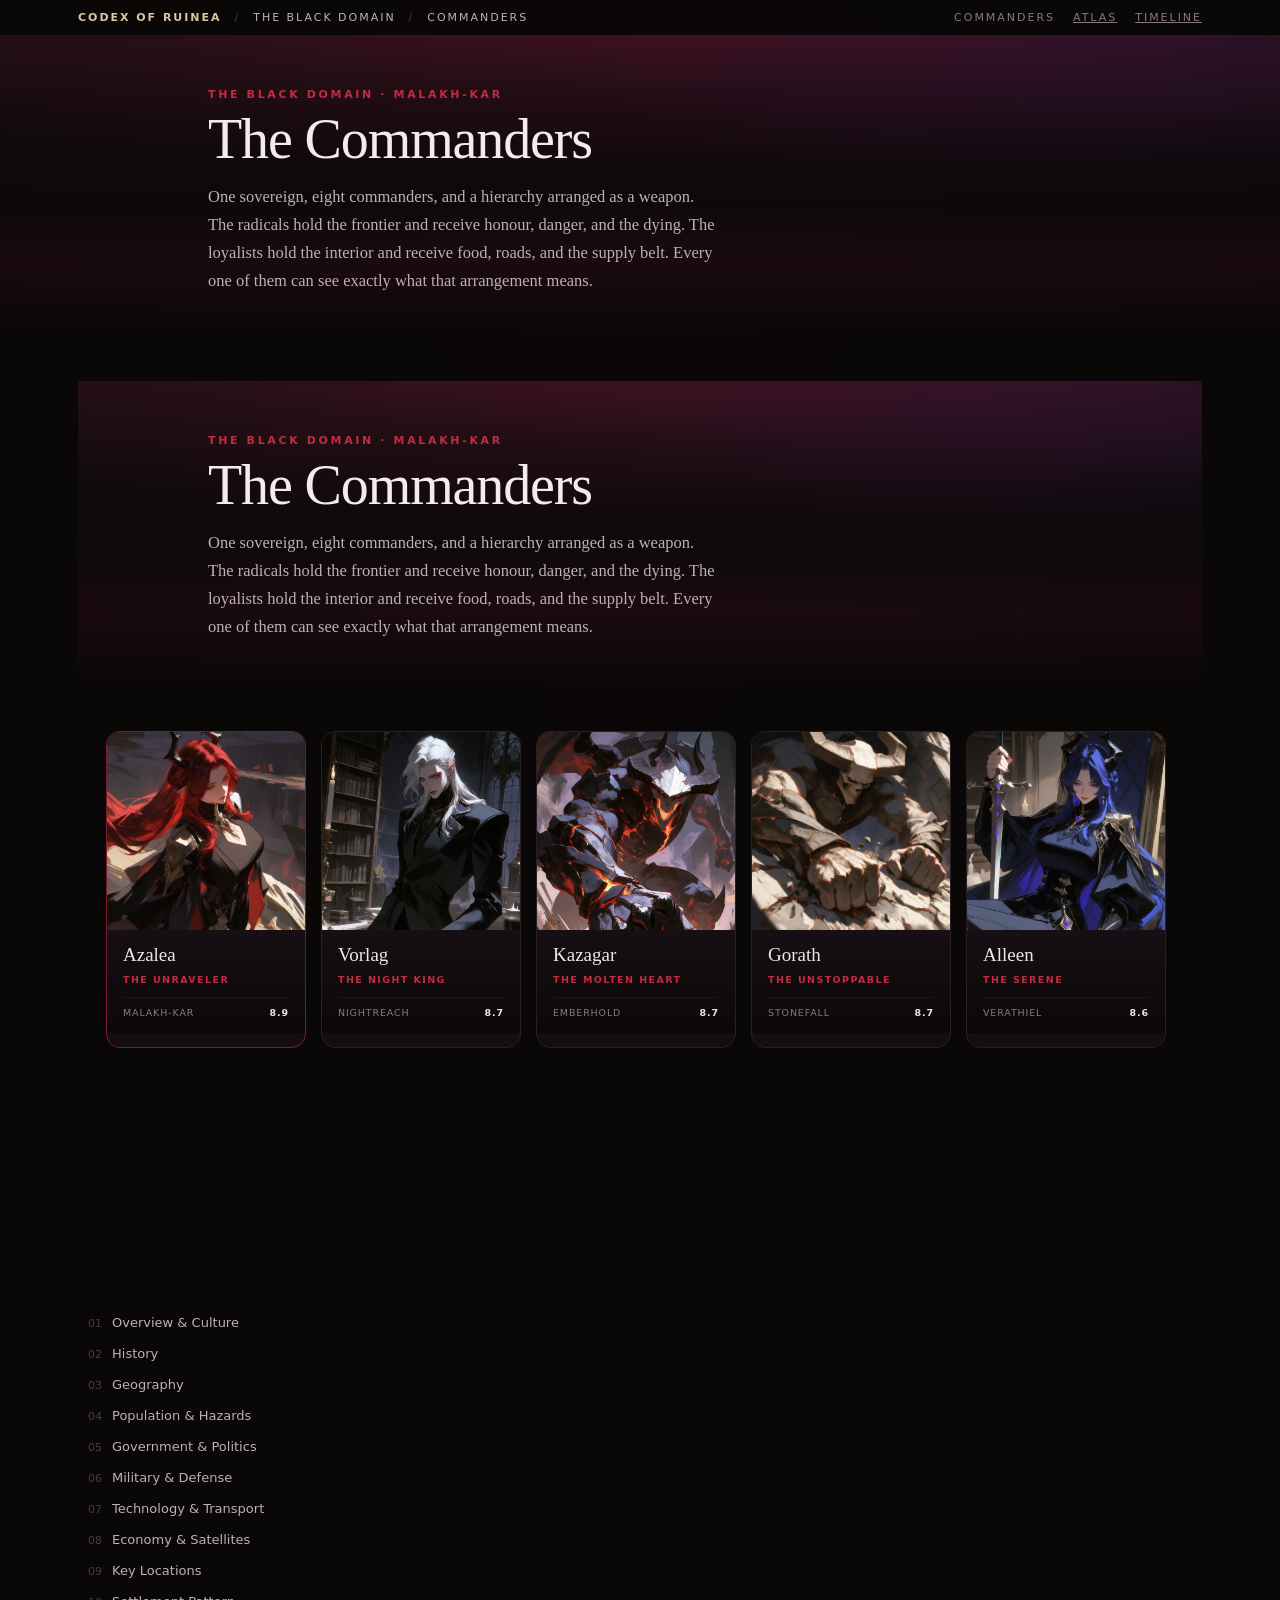
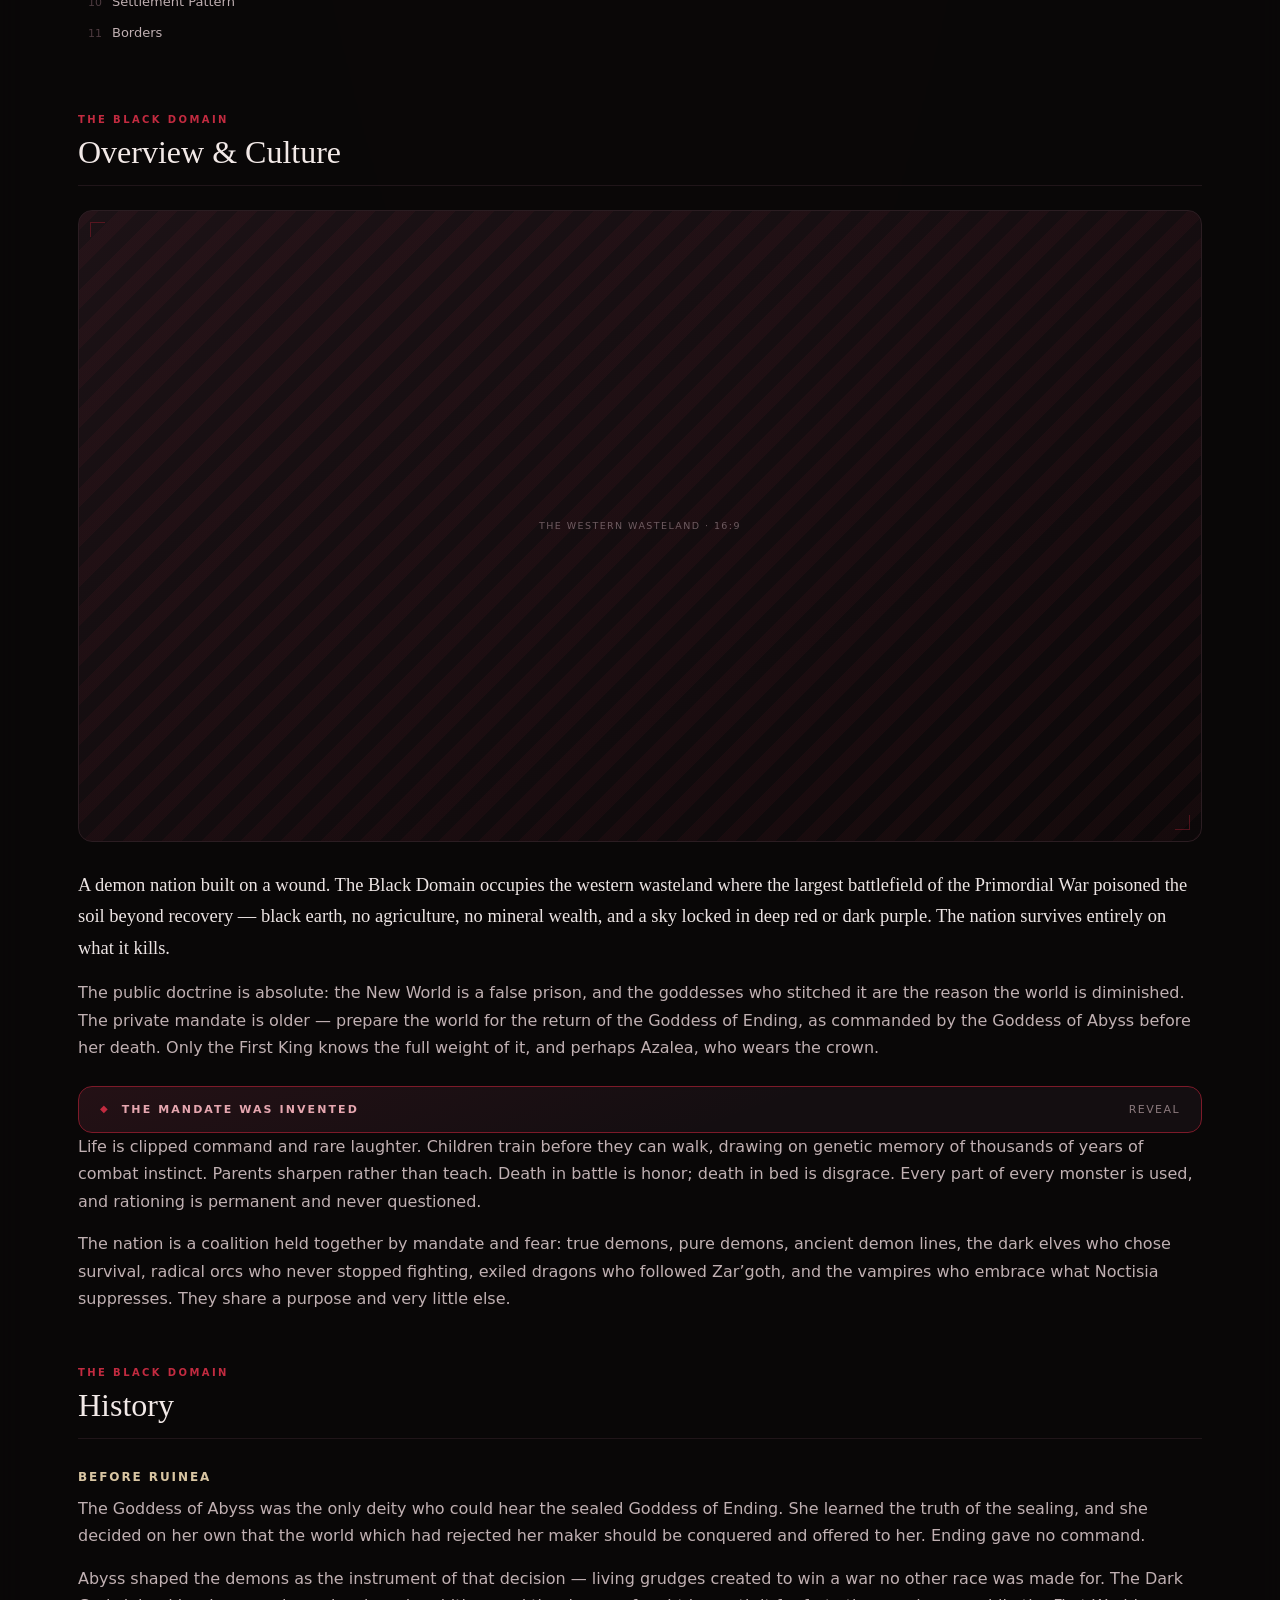
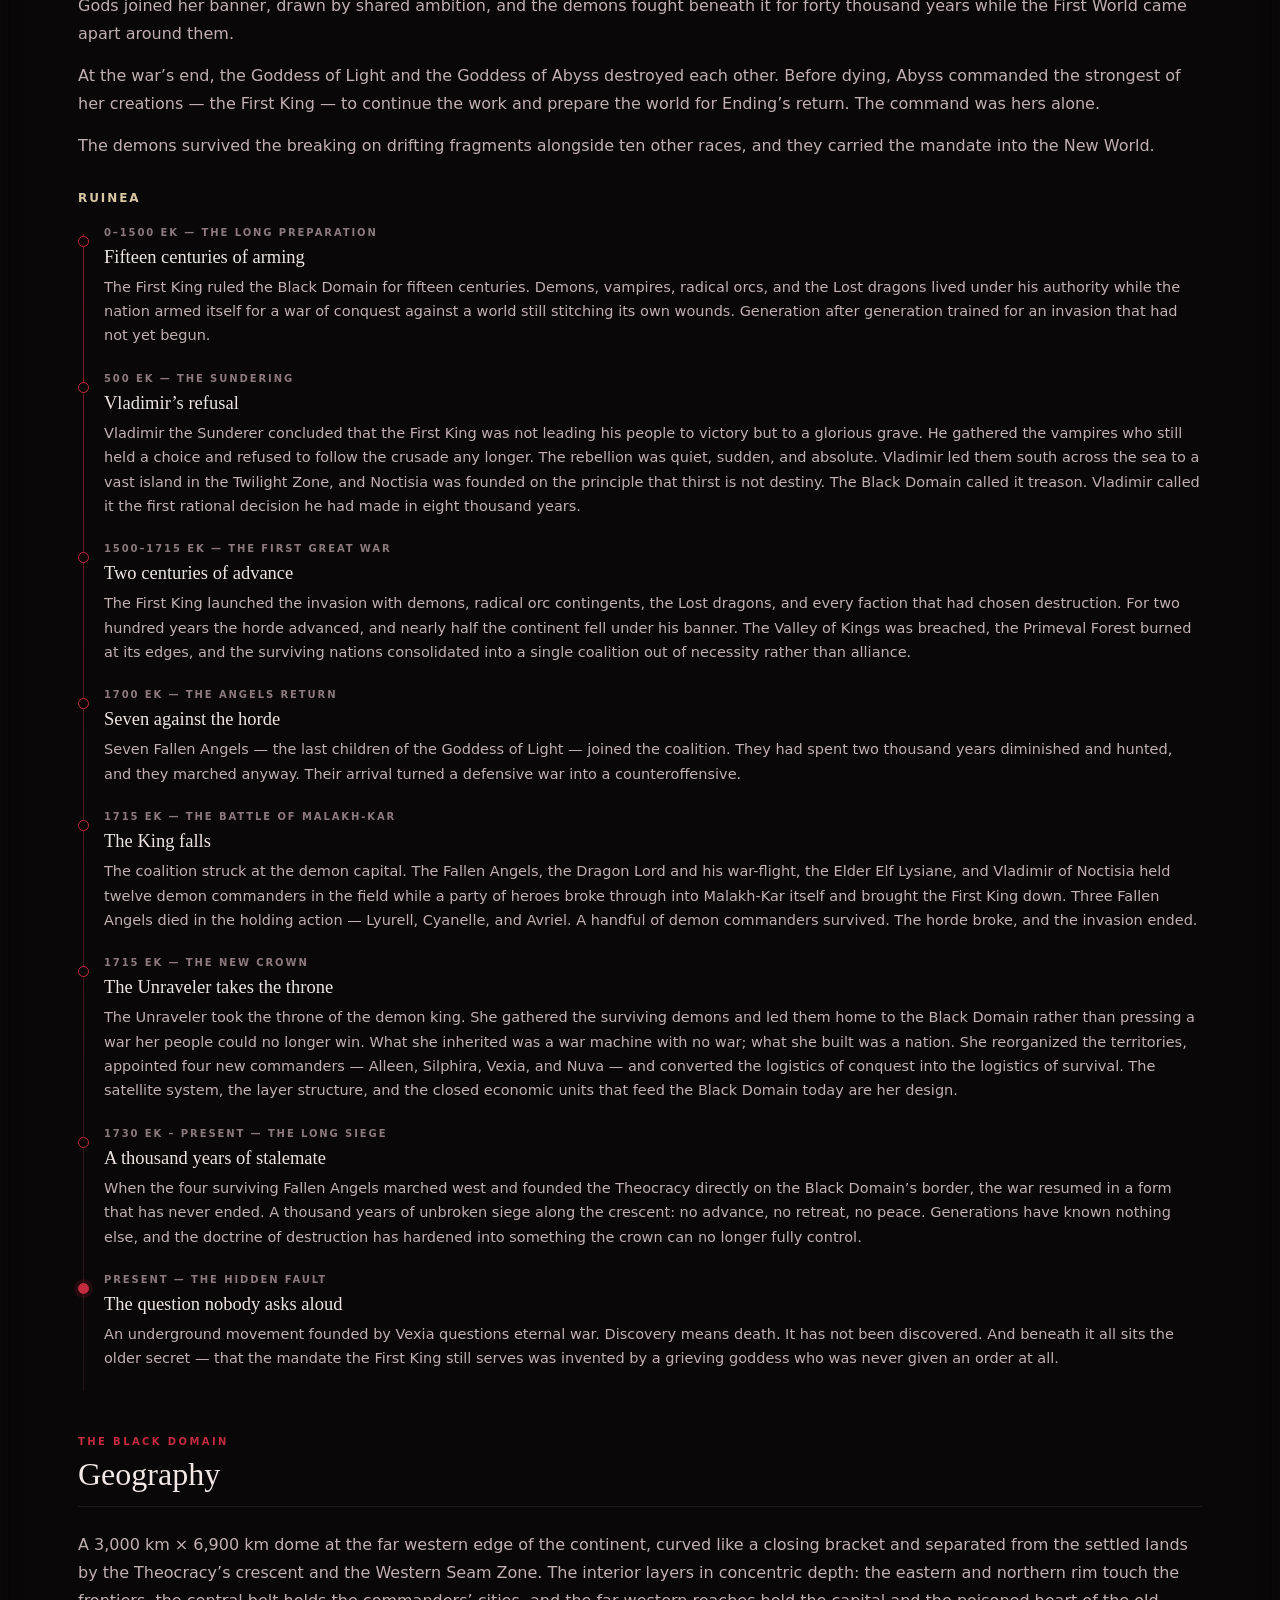
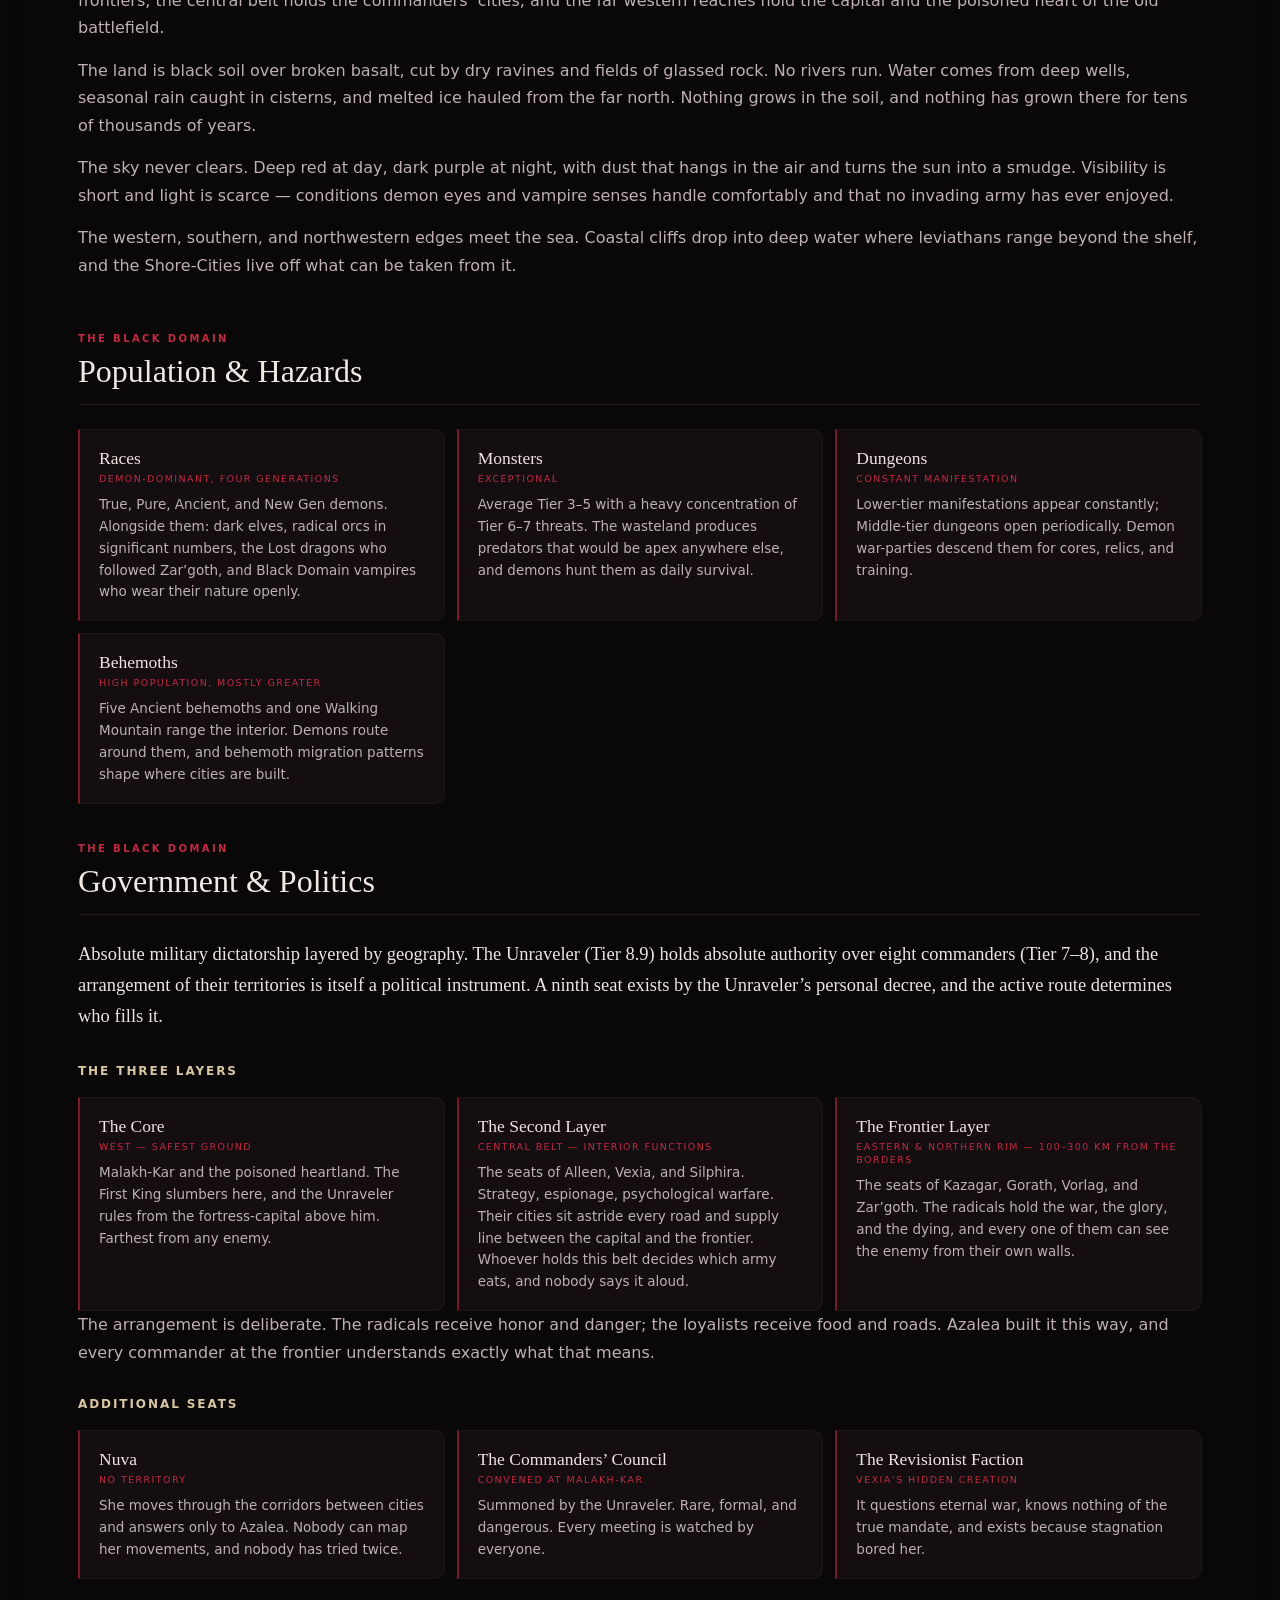
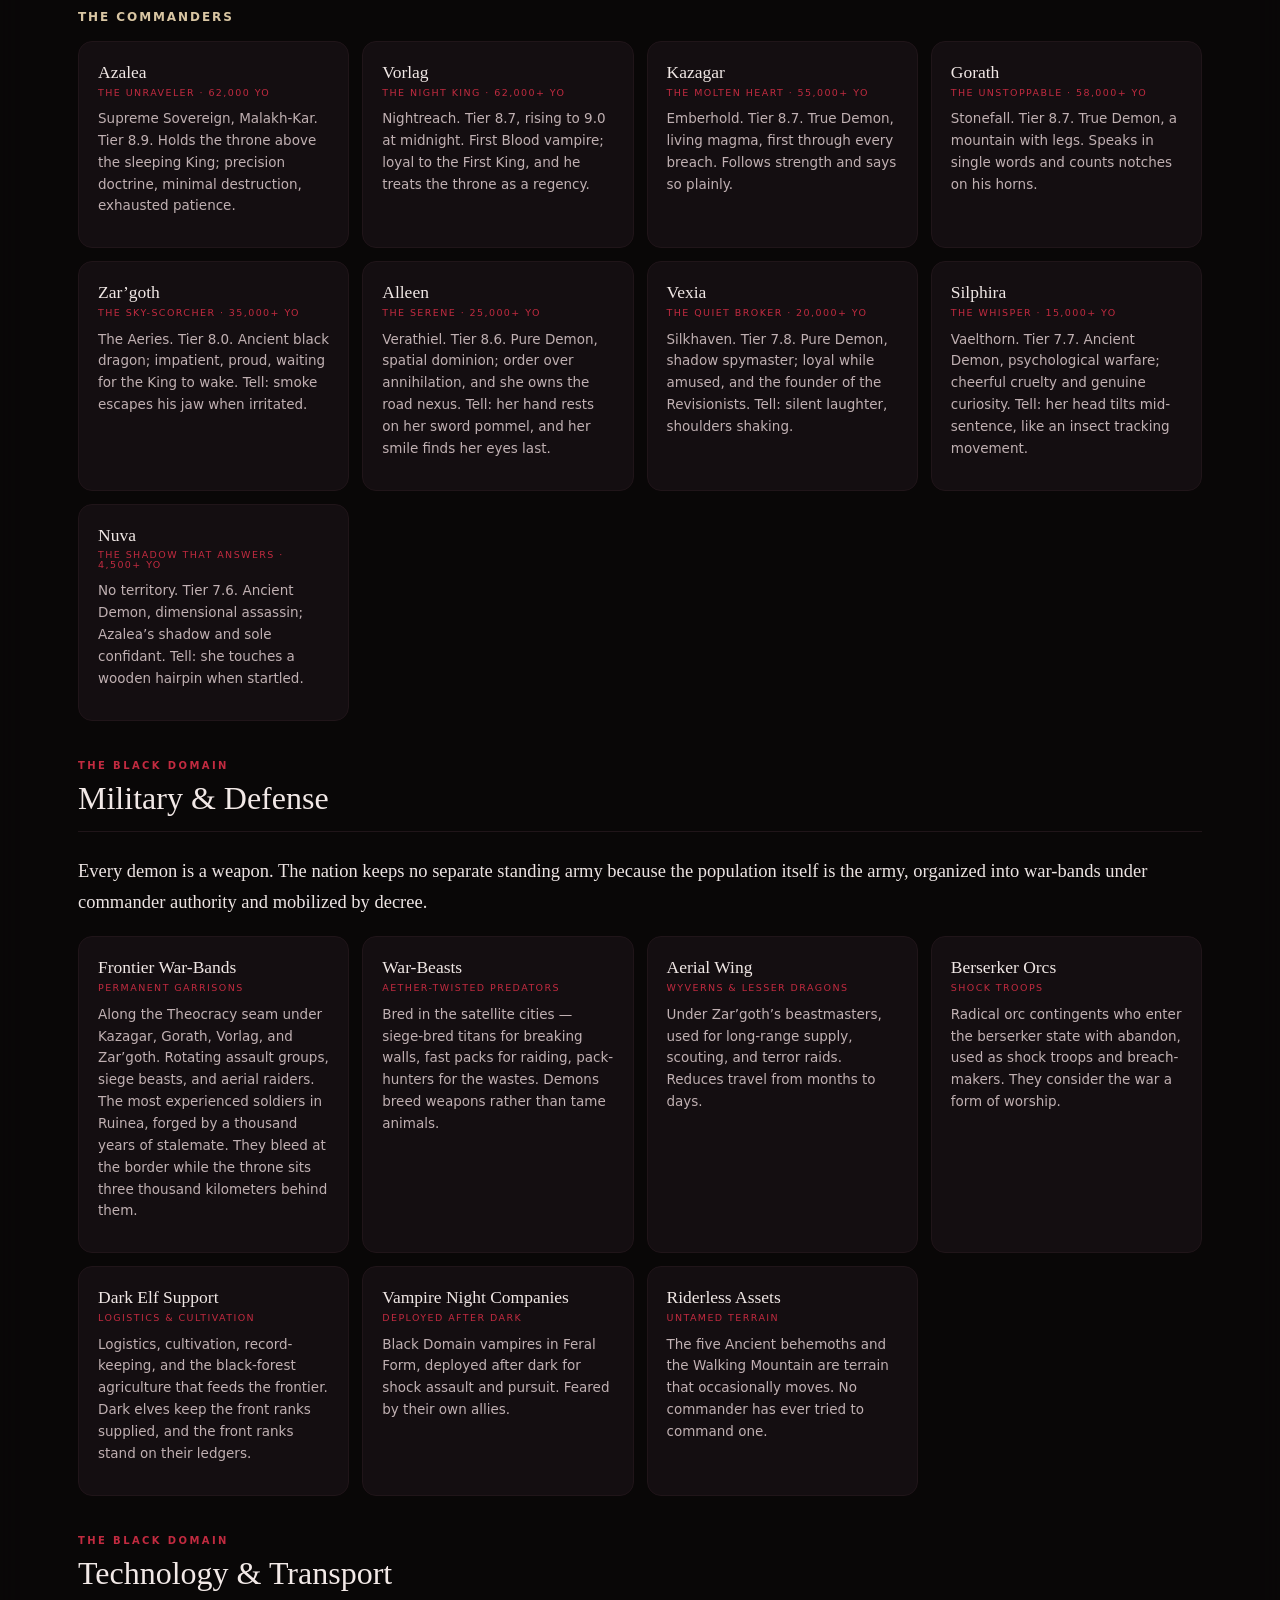
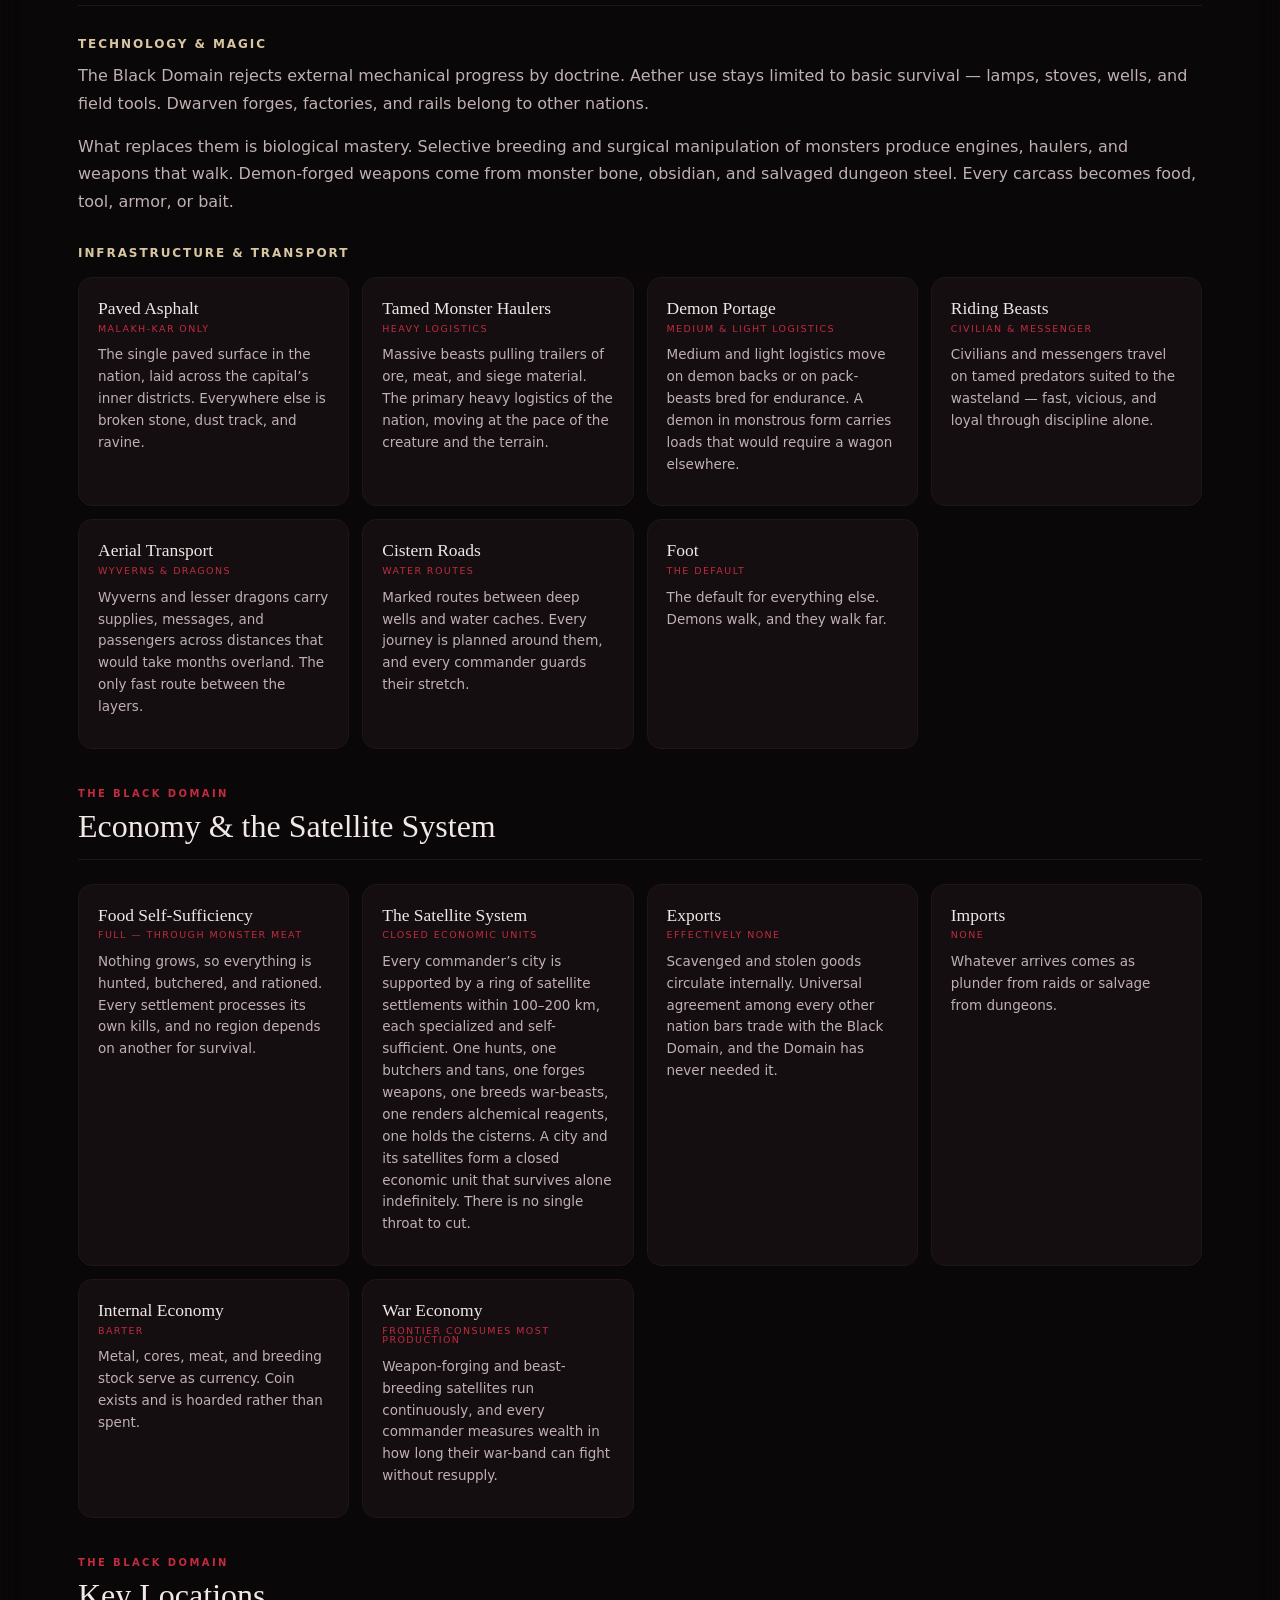
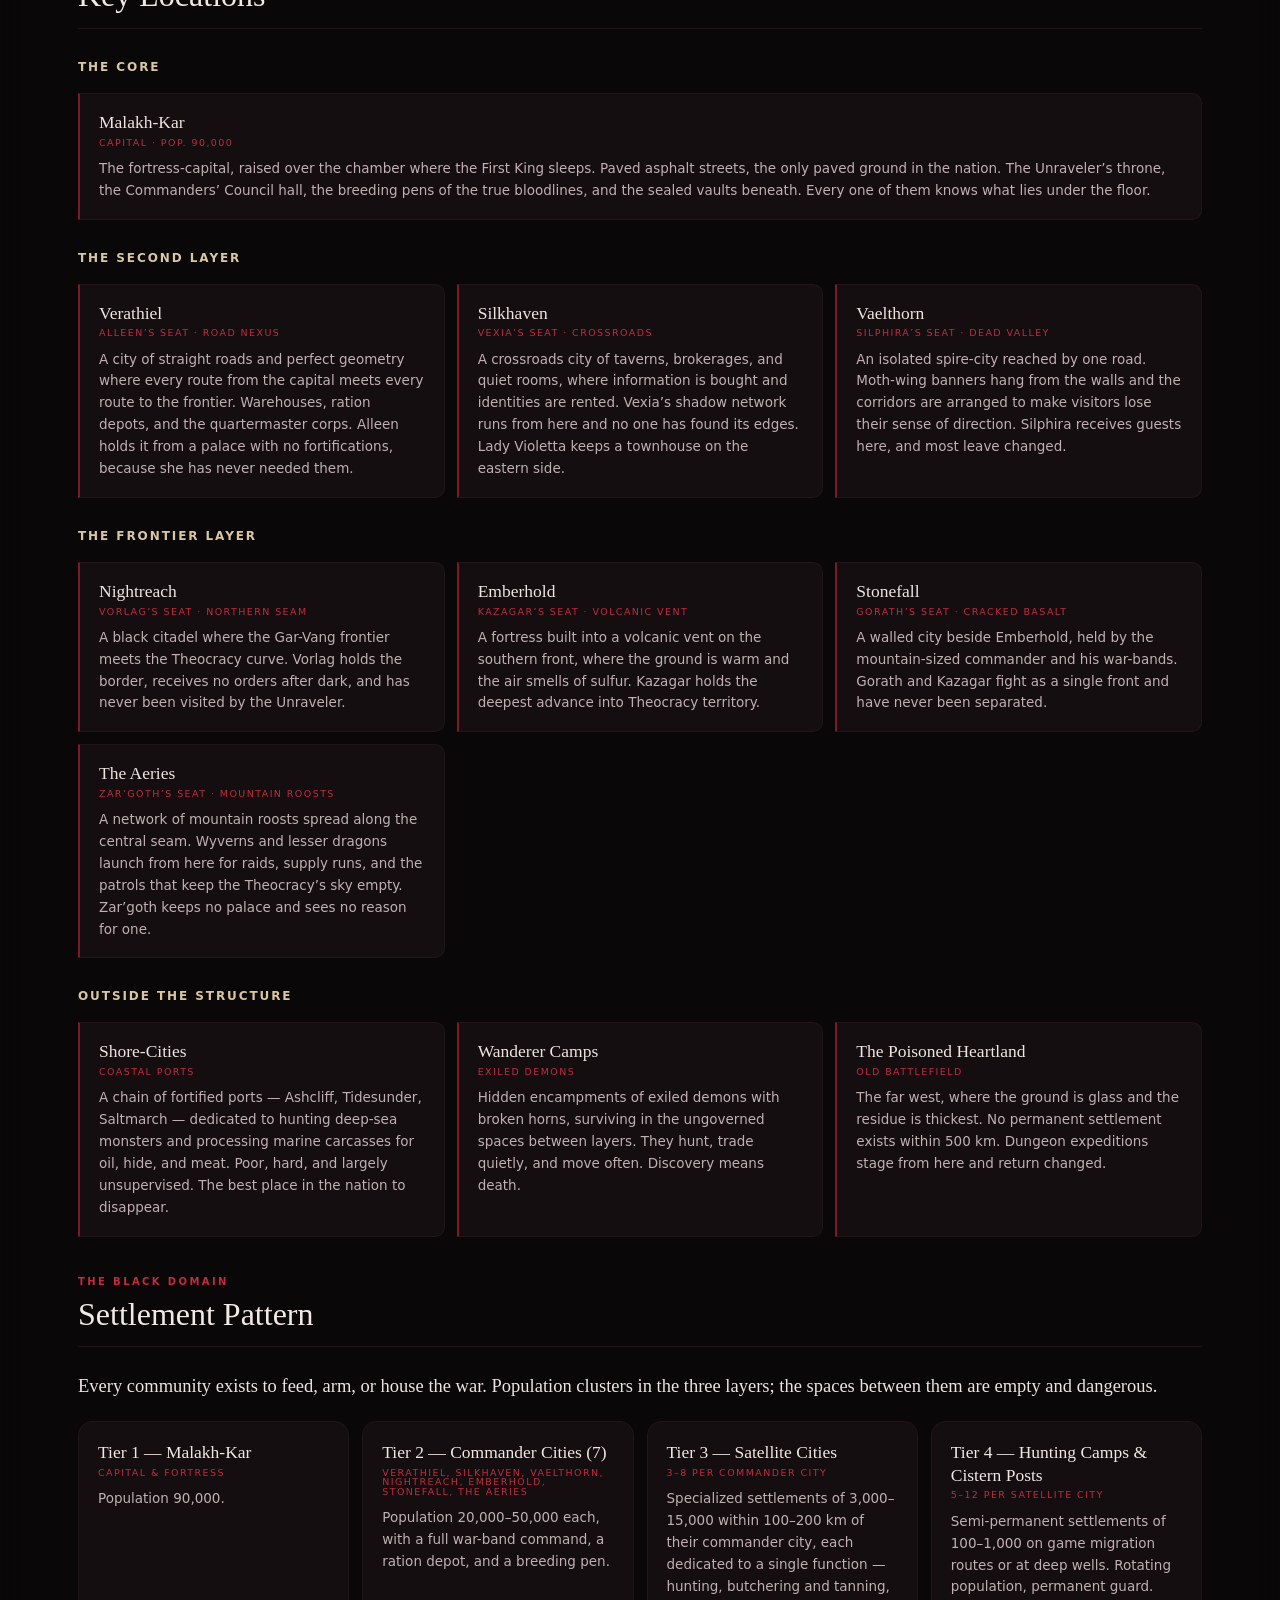
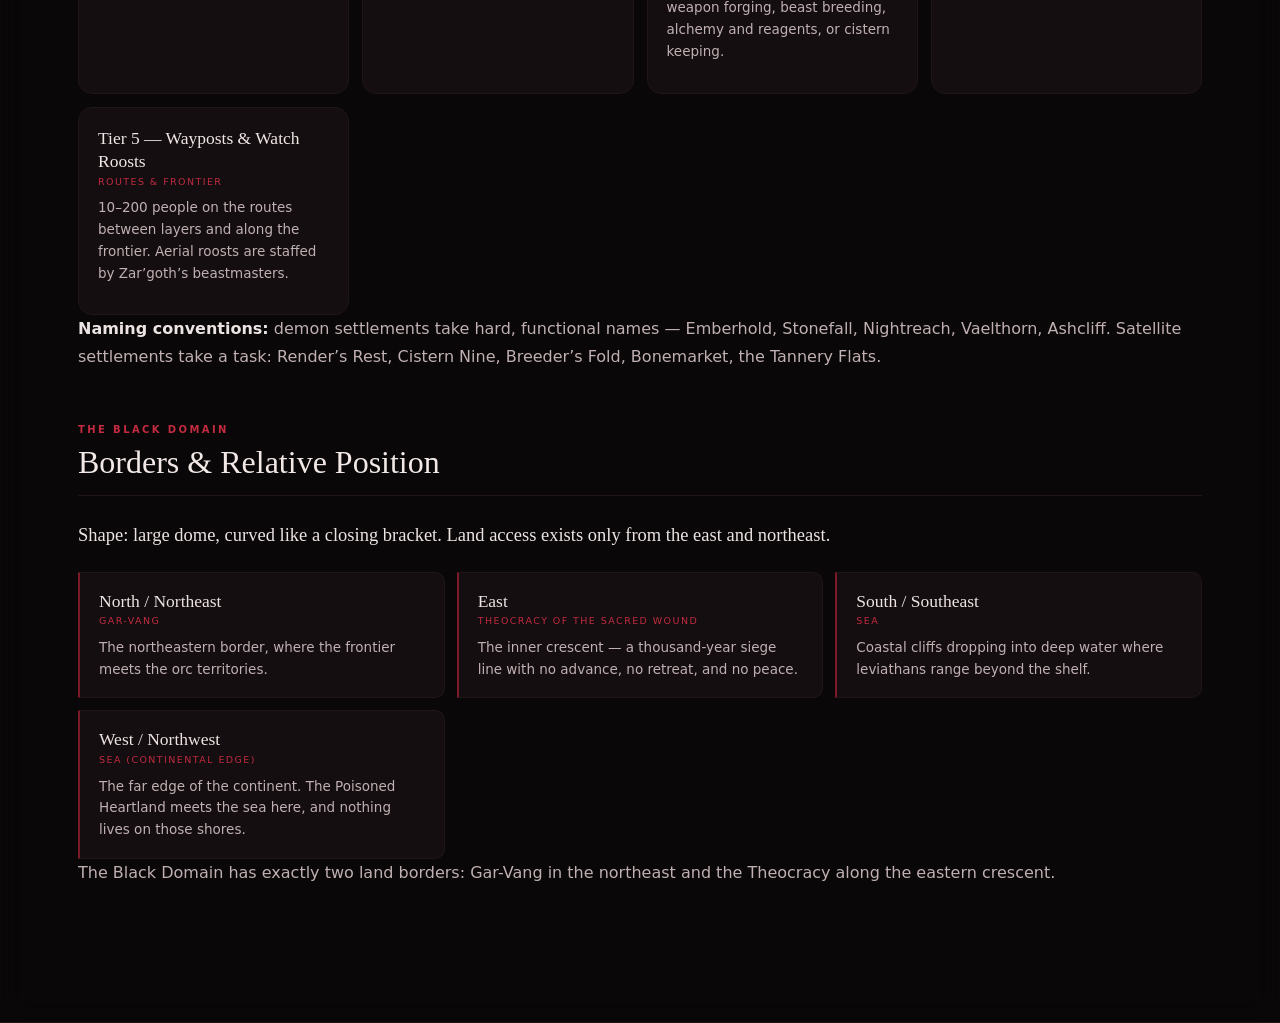
==== index.html @ 446eeb6d "chore(index): patch otomatis [skip ci]" ====
<!doctype html>
<html lang="en">
<head>
<meta charset="utf-8">
<meta name="viewport" content="width=device-width, initial-scale=1, viewport-fit=cover">
<meta name="theme-color" content="#0a0708">
<title>Codex of Ruinea — The Black Domain</title>
<style>

/* ═══ TOKENS ═══ */
:root{
  --bg:#0a0708; --panel:#140e11; --panel-2:#1a1216;
  --line:#2b1d22; --line-soft:#201519;
  --ink:#ece4e3; --ink-2:#c0b0b2; --muted:#8b797d;
  --garnet:#c22b40; --garnet-dim:#7d1a29; --bone:#d9c6a3;
  --serif:"Iowan Old Style","Palatino Linotype",Palatino,"Book Antiqua",Georgia,serif;
  --sans:ui-sans-serif,system-ui,-apple-system,"Segoe UI",Roboto,Helvetica,Arial,sans-serif;
  --radius:14px; --maxw:1180px;
}
/* ═══ FLUID GUARDS ═══ */
html{-webkit-text-size-adjust:100%;scroll-behavior:smooth}
*,*::before,*::after{box-sizing:border-box;min-width:0}
img,svg,video{max-width:100%;height:auto}
body{margin:0;overflow-wrap:break-word;
  background:radial-gradient(90% 60% at 50% -10%,#1a0d13 0%,transparent 60%),var(--bg);
  color:var(--ink);font:400 16px/1.72 var(--sans);-webkit-font-smoothing:antialiased}
body::after{content:"";position:fixed;inset:0;pointer-events:none;z-index:9;opacity:.03;
  background-image:url("data:image/svg+xml,%3Csvg xmlns='http://www.w3.org/2000/svg' width='140' height='140'%3E%3Cfilter id='n'%3E%3CfeTurbulence type='fractalNoise' baseFrequency='.85' numOctaves='3'/%3E%3C/filter%3E%3Crect width='140' height='140' filter='url(%23n)'/%3E%3C/svg%3E")}
a{color:inherit}
.view[hidden]{display:none!important}

/* flex row yang tidak boleh menyusut */
.toc ol > li,
.roster ol > li,
.chips > li,
.forms__tab{
  flex:0 0 auto;
  min-width:auto;
}

/* ═══ TOP BAR ═══ */
.topbar{position:sticky;top:0;z-index:30;border-bottom:1px solid var(--line-soft);
  background:rgba(10,7,8,.86);backdrop-filter:blur(14px)}
.topbar__in{max-width:var(--maxw);margin:0 auto;padding:12px 28px;display:flex;align-items:center;gap:13px;
  font:500 11px/1 var(--sans);letter-spacing:.18em;text-transform:uppercase;color:var(--muted)}
.topbar__in b{color:var(--bone);font-weight:600}
.topbar__in .sep{color:#4a3a3f}
.topbar__in .cur{color:var(--ink-2);cursor:pointer;text-decoration:none}
.topbar__right{margin-left:auto;display:flex;gap:18px}
.topbar__right a{cursor:pointer;transition:color .2s}
.topbar__right a:hover{color:var(--garnet)}

/* ═══ HERO — potret besar, terpusat ═══ */
.hero{position:relative;overflow:hidden;border-bottom:1px solid var(--line-soft);
  background:
    radial-gradient(110% 80% at 50% 0%,rgba(126,22,48,.48),transparent 62%),
    radial-gradient(80% 110% at 88% 8%,rgba(58,24,88,.38),transparent 66%),
    linear-gradient(180deg,#180e12 0%,#0a0708 88%)}
.hero::before{content:"";position:absolute;left:0;right:0;bottom:0;height:45%;
  background:linear-gradient(180deg,transparent,rgba(140,30,55,.10));pointer-events:none}
/* landing (grid): hero melebur ke latar, tanpa garis potong */
#view-roster .hero{border-bottom:0;background:
  radial-gradient(120% 80% at 50% -10%,rgba(126,22,48,.45) 0%,rgba(126,22,48,.14) 36%,transparent 70%),
  radial-gradient(80% 80% at 88% 0%,rgba(58,24,88,.32) 0%,transparent 62%),
  linear-gradient(180deg,rgba(27,16,21,.88) 0%,rgba(21,13,17,.55) 38%,rgba(10,7,8,0) 100%)}
#view-roster .hero::before{background:linear-gradient(180deg,transparent 0%,rgba(140,30,55,.10) 45%,transparent 100%)}
.hero__in{position:relative;max-width:var(--maxw);margin:0 auto;padding:54px 28px 46px;
  display:grid;grid-template-columns:1fr;justify-items:center;gap:28px;text-align:center}
.hero__in--wide{justify-items:start;text-align:left;max-width:920px;gap:0}
.hero__art{width:min(310px,60vw)}
.hero__art .ph{aspect-ratio:3/4;border-radius:16px}
.eyebrow{margin:0 0 13px;font:600 11px/1 var(--sans);letter-spacing:.24em;text-transform:uppercase;color:var(--garnet)}
h1{margin:0;font:400 clamp(40px,7.5vw,84px)/.96 var(--serif);letter-spacing:-.02em;color:#f4ecea}
h1.sm{font-size:clamp(30px,5.4vw,56px)}
.hero__tag{margin:16px auto 0;max-width:62ch;font:400 16.5px/1.7 var(--serif);color:var(--ink-2)}
.hero__in--wide .hero__tag{margin-left:0}
.chips{display:flex;flex-wrap:wrap;gap:7px;margin:22px 0 0;padding:0;list-style:none;justify-content:center}
.hero__in--wide .chips{justify-content:flex-start}
.chips li{padding:6px 12px;border:1px solid var(--line);border-radius:999px;
  font:500 10.5px/1 var(--sans);letter-spacing:.11em;text-transform:uppercase;
  color:var(--ink-2);background:rgba(255,255,255,.02)}
.chips li.is-accent{border-color:var(--garnet-dim);color:#e6a7b0;background:rgba(194,43,64,.10)}

/* ═══ LAYOUT ═══ */
.wrap{max-width:var(--maxw);margin:0 auto;padding:40px 28px 120px}
.layout{max-width:var(--maxw);margin:0 auto;padding:0 28px 120px;
  display:grid;grid-template-columns:208px minmax(0,1fr);gap:52px}
.side{position:sticky;top:64px;align-self:start;padding:28px 0 0;max-height:calc(100vh - 80px);overflow-y:auto}
.side h2{margin:0 0 14px;font:600 10px/1 var(--sans);letter-spacing:.24em;text-transform:uppercase;color:var(--muted)}
.toc ol{list-style:none;margin:0;padding:0;display:grid;gap:2px;font:400 13px/1 var(--sans)}
.toc a{display:flex;gap:10px;padding:8px 10px;border-radius:8px;text-decoration:none;color:var(--ink-2);transition:background .18s,color .18s}
.toc a i{font-style:normal;color:#4d3b40;font-variant-numeric:tabular-nums;font-size:11px;padding-top:2px}
.toc a:hover{background:rgba(194,43,64,.10);color:#fff}
.roster{margin-top:28px;padding-top:20px;border-top:1px solid var(--line-soft)}
.roster ol{list-style:none;margin:0;padding:0;display:grid;gap:1px}
.roster a{display:grid;grid-template-columns:22px minmax(0,1fr) auto;align-items:center;gap:9px;
  padding:6px 8px;border-radius:7px;text-decoration:none;color:var(--ink-2);font-size:12.5px;
  cursor:pointer;transition:background .16s,color .16s}
.roster a:hover{background:rgba(255,255,255,.04);color:#fff}
.roster .av{width:22px;height:22px;border-radius:50%;border:1px solid var(--line);
  background:linear-gradient(150deg,#241820,#12100f);overflow:hidden}
.roster .av img{width:100%;height:100%;object-fit:cover}
.roster .nm{overflow:hidden;text-overflow:ellipsis;white-space:nowrap}
.roster .t{font:600 10px/1 var(--sans);color:#5c4a4f;font-variant-numeric:tabular-nums}
.roster a[aria-current="page"]{background:rgba(194,43,64,.13);color:#fff}
.roster a[aria-current="page"] .t{color:#e6a7b0}
.roster a[aria-current="page"] .av{border-color:var(--garnet)}
main{min-width:0;padding-top:30px}

/* ═══ SECTIONS ═══ */
.sec{padding:40px 0 0;scroll-margin-top:80px}
.sec__head{margin-bottom:24px;border-bottom:1px solid var(--line-soft);padding-bottom:14px}
.sec__kick{display:block;font:600 10px/1 var(--sans);letter-spacing:.24em;text-transform:uppercase;color:var(--garnet);margin-bottom:9px}
.sec h2{margin:0;font:400 clamp(24px,3.2vw,32px)/1.15 var(--serif);color:#f2e9e7}
.sec h3{margin:32px 0 12px;font:600 12px/1 var(--sans);letter-spacing:.16em;text-transform:uppercase;color:var(--bone)}
.sec p{margin:0 0 15px;color:var(--ink-2);max-width:none}
.sec p.lead{font:400 18.5px/1.7 var(--serif);color:var(--ink)}
.sec p strong{color:var(--ink);font-weight:600}

/* ═══ IMAGE PLACEHOLDER ═══ */
.ph{position:relative;display:grid;place-items:center;overflow:hidden;
  border:1px solid var(--line);border-radius:var(--radius);
  background:repeating-linear-gradient(135deg,rgba(194,43,64,.055) 0 14px,transparent 14px 28px),
             linear-gradient(155deg,#1c1216,#0c0809)}
.ph::before,.ph::after{content:"";position:absolute;width:15px;height:15px;border:1px solid var(--garnet-dim);opacity:.6}
.ph::before{top:11px;left:11px;border-right:0;border-bottom:0}
.ph::after{bottom:11px;right:11px;border-left:0;border-top:0}
.ph>span{padding:0 16px;text-align:center;font:500 9.5px/1.9 var(--sans);
  letter-spacing:.15em;text-transform:uppercase;color:#6f5c61}
.ph>span b{display:block;color:#967f85;font-weight:600;letter-spacing:.2em}
.ph>img{position:absolute;inset:0;width:100%;height:100%;object-fit:cover;z-index:1}
.ph.has-img>span{display:none}
.ph--wide{aspect-ratio:16/9}

/* ═══ INFOBOX ═══ */
.infobox{float:right;width:280px;margin:0 0 20px 30px;border:1px solid var(--line);
  border-radius:var(--radius);background:linear-gradient(170deg,var(--panel-2),var(--panel));overflow:hidden}
.infobox h3{margin:0;padding:12px 17px;border-bottom:1px solid var(--line-soft);
  font:600 10px/1 var(--sans);letter-spacing:.22em;text-transform:uppercase;
  color:var(--bone);background:rgba(194,43,64,.08)}
.infobox dl{margin:0;padding:5px 0}
.infobox dl>div{display:grid;grid-template-columns:88px minmax(0,1fr);gap:11px;padding:9px 17px;border-bottom:1px solid rgba(255,255,255,.028)}
.infobox dl>div:last-child{border-bottom:0}
.infobox dt{font:600 9.5px/1.6 var(--sans);letter-spacing:.13em;text-transform:uppercase;color:#5c4a4f;padding-top:2px}
.infobox dd{margin:0;font:400 13px/1.6 var(--sans);color:var(--ink-2)}
.infobox dd b{color:var(--ink);font-weight:600}

/* ═══ FORM TABS — potret besar di tengah ═══ */
.forms{margin:26px 0 0}
.forms__tabs{display:flex;flex-wrap:wrap;gap:5px;margin-bottom:24px;
  border-bottom:1px solid var(--line-soft);padding-bottom:13px;justify-content:center}
.forms__tab{cursor:pointer;padding:9px 14px;border-radius:8px;border:1px solid transparent;
  background:transparent;font:500 10.5px/1 var(--sans);letter-spacing:.13em;
  text-transform:uppercase;color:var(--muted);transition:all .18s}
.forms__tab:hover{color:var(--ink);background:rgba(255,255,255,.03)}
.forms__tab.is-active{color:#fff;background:rgba(194,43,64,.14);border-color:var(--garnet-dim)}
.forms__panels>.panel{display:none}
.forms__panels>.panel.is-active{display:block}
.panel .ph{aspect-ratio:3/4;width:min(320px,74vw);margin:0 auto 22px;border-radius:14px}
.panel h4{margin:0 0 12px;font:400 22px/1.2 var(--serif);color:#f0e7e5;text-align:center}
.panel p{margin:0 auto 12px;font-size:14.5px;color:var(--ink-2);max-width:none;text-align:left}
.panel .meta{display:flex;flex-wrap:wrap;gap:6px;margin-top:15px;justify-content:center}
.meta em{font-style:normal;padding:5px 10px;border-radius:6px;background:rgba(255,255,255,.035);
  border:1px solid var(--line-soft);font:500 9.5px/1 var(--sans);letter-spacing:.1em;
  text-transform:uppercase;color:#a08a8f}

/* ═══ PLATE ═══ */
.plate{margin:34px 0 0;border:1px solid var(--line);border-radius:var(--radius);background:var(--panel);overflow:hidden}
.plate__fig{position:relative}
.plate__fig .ph{aspect-ratio:16/9;border:0;border-radius:0}
.plate__fig::after{content:"";position:absolute;inset:0;pointer-events:none;
  background:radial-gradient(125% 95% at 50% 42%,transparent 48%,rgba(10,7,8,.55) 100%)}
.plate figcaption{padding:18px 22px 20px;border-top:1px solid var(--line-soft);
  background:linear-gradient(180deg,rgba(194,43,64,.06),rgba(0,0,0,0) 85%)}
.plate__label{display:block;margin-bottom:8px;font:600 10px/1 var(--sans);letter-spacing:.22em;text-transform:uppercase;color:var(--garnet)}
.plate figcaption p{margin:0;font:400 15px/1.7 var(--serif);color:var(--ink-2)}
@media (min-width:1100px){.plate{margin-left:-26px;margin-right:-26px}}

/* ═══ QUOTES ═══ */
.quote{margin:0 0 12px;padding:18px 22px;border-radius:var(--radius);background:var(--panel);
  border:1px solid var(--line-soft);border-left:2px solid var(--garnet-dim)}
.quote p{margin:0;font:400 16.5px/1.62 var(--serif);color:#e4d9d8;font-style:italic;max-width:64ch}
.quote footer{margin-top:11px;font:500 9.5px/1 var(--sans);letter-spacing:.17em;text-transform:uppercase;color:var(--muted)}
.quote footer b{color:var(--garnet);font-weight:600}

/* ═══ STATS ═══ */
.stats{display:grid;gap:11px;margin:20px 0 8px;max-width:520px}
.stat{display:grid;grid-template-columns:42px minmax(0,1fr) 38px;gap:13px;align-items:center}
.stat__k{font:600 10px/1 var(--sans);letter-spacing:.15em;color:var(--muted)}
.stat__bar{height:6px;border-radius:99px;background:rgba(255,255,255,.055);overflow:hidden}
.stat__bar i{display:block;height:100%;border-radius:99px;
  background:linear-gradient(90deg,var(--garnet-dim),var(--garnet));width:var(--v);
  animation:grow .9s cubic-bezier(.2,.8,.2,1) both}
.stat__v{font:600 13px/1 var(--sans);color:var(--ink);text-align:right;font-variant-numeric:tabular-nums}
@keyframes grow{from{width:0}}

/* ═══ ABILITIES ═══ */
.abilities{display:grid;grid-template-columns:repeat(auto-fit,minmax(262px,1fr));gap:13px;margin-top:18px}
.ab{padding:19px;border-radius:var(--radius);border:1px solid var(--line-soft);background:var(--panel);transition:border-color .2s,transform .2s}
.ab:hover{border-color:var(--garnet-dim);transform:translateY(-2px)}
.ab h4{margin:0 0 4px;font:400 17.5px/1.3 var(--serif);color:#f0e7e5}
.ab .ab__sub{margin:0 0 11px;font:500 9.5px/1 var(--sans);letter-spacing:.15em;text-transform:uppercase;color:var(--garnet)}
.ab p{margin:0 0 11px;font-size:13.5px;line-height:1.62;color:var(--ink-2)}
.ab__row{display:flex;gap:9px;padding:7px 0;border-top:1px solid rgba(255,255,255,.035);font-size:12.5px;line-height:1.55}
.ab__row b{flex:0 0 58px;font:600 9.5px/1.9 var(--sans);letter-spacing:.13em;text-transform:uppercase;color:#5c4a4f}
.ab__row span{color:#a8969a}
.ab__row--story span{color:#8f7c81;font-style:italic}

/* ═══ TIMELINE ═══ */
.tl{position:relative;margin:24px 0 0;padding-left:26px}
.tl::before{content:"";position:absolute;left:5px;top:6px;bottom:6px;width:1px;
  background:linear-gradient(180deg,var(--garnet-dim),var(--line-soft))}
.tl__item{position:relative;padding:0 0 26px}
.tl__item::before{content:"";position:absolute;left:-26px;top:8px;width:11px;height:11px;
  border-radius:50%;background:var(--bg);border:1px solid var(--garnet)}
.tl__item:last-child::before{background:var(--garnet);box-shadow:0 0 0 4px rgba(194,43,64,.14)}
.tl__when{display:block;font:600 10px/1 var(--sans);letter-spacing:.19em;text-transform:uppercase;color:var(--muted);margin-bottom:7px}
.tl__item h4{margin:0 0 6px;font:400 18.5px/1.3 var(--serif);color:#eee5e3}
.tl__item p{margin:0;font-size:14.5px;line-height:1.68;color:var(--ink-2);max-width:none}

/* ═══ KEEPSAKE ═══ */
.keepsake{margin:28px 0 0;border-radius:var(--radius);overflow:hidden;border:1px solid var(--line);
  background:linear-gradient(165deg,#1a1114,#0d090a);display:grid;grid-template-columns:250px minmax(0,1fr)}
.keepsake .ph{border:0;border-radius:0;aspect-ratio:4/3;height:100%;width:100%;min-width:0}
.keepsake__body{padding:26px}
.keepsake__body h4{margin:0 0 13px;font:400 21px/1.25 var(--serif);color:var(--bone)}
.keepsake__body p{margin:0 0 11px;font-size:15px;line-height:1.7;color:var(--ink-2)}
.keepsake__body p:last-child{margin-bottom:0}

/* ═══ RELATIONSHIPS ═══ */
.rels{display:grid;grid-template-columns:repeat(auto-fit,minmax(280px,1fr));gap:12px;margin-top:20px}
.rel{padding:17px 19px;border-radius:0 10px 10px 0;border:1px solid var(--line-soft);
  border-left:2px solid var(--garnet-dim);background:var(--panel)}
.rel h4{margin:0 0 2px;font:400 17.5px/1.3 var(--serif);color:#eee5e3}
.rel .rel__role{display:block;margin:0 0 9px;font:500 9.5px/1.4 var(--sans);
  letter-spacing:.15em;text-transform:uppercase;color:var(--garnet)}
.rel p{margin:0;font-size:13.5px;line-height:1.62;color:var(--ink-2)}

/* ═══ SPOILER ═══ */
.spoiler{margin:24px 0 0;border:1px solid var(--garnet-dim);border-radius:var(--radius);
  background:linear-gradient(160deg,rgba(194,43,64,.09),rgba(0,0,0,0) 60%),var(--panel);overflow:hidden}
.spoiler summary{cursor:pointer;list-style:none;padding:17px 21px;display:flex;align-items:center;gap:12px;
  font:600 11px/1 var(--sans);letter-spacing:.19em;text-transform:uppercase;color:#e6a7b0}
.spoiler summary::-webkit-details-marker{display:none}
.spoiler summary::before{content:"◆";color:var(--garnet);font-size:10px;transition:transform .25s}
.spoiler[open] summary::before{transform:rotate(90deg)}
.spoiler summary::after{content:"reveal";margin-left:auto;color:var(--muted);letter-spacing:.13em;font-weight:500}
.spoiler[open] summary::after{content:"close"}
.spoiler__body{padding:0 21px 22px;border-top:1px solid rgba(194,43,64,.18)}
.spoiler__body .tl{margin-top:20px}

/* ═══ ROSTER GRID ═══ */
.grid{display:grid;grid-template-columns:repeat(auto-fit,minmax(200px,1fr));gap:15px;margin-top:26px}
.cmd{display:block;text-decoration:none;border-radius:var(--radius);overflow:hidden;
  border:1px solid var(--line);background:var(--panel);cursor:pointer;transition:border-color .2s,transform .2s}
.cmd:hover{border-color:var(--garnet-dim);transform:translateY(-3px)}
.cmd .ph{aspect-ratio:1/1;border:0;border-radius:0}
.cmd__body{padding:14px 16px 16px;background:linear-gradient(180deg,#160f13,#0c0809)}
.cmd__name{font:400 19px/1.2 var(--serif);color:#f0e7e5}
.cmd__title{margin-top:6px;font:600 9.5px/1.4 var(--sans);letter-spacing:.15em;text-transform:uppercase;color:var(--garnet)}
.cmd__meta{display:flex;justify-content:space-between;align-items:baseline;margin-top:11px;padding-top:10px;
  border-top:1px solid var(--line-soft);font:500 9.5px/1 var(--sans);letter-spacing:.09em;text-transform:uppercase;color:var(--muted)}
.cmd__meta b{color:var(--ink);font-weight:600;font-variant-numeric:tabular-nums}
.cmd--lead{border-color:var(--garnet-dim)}

/* ═══ PAGER ═══ */
.pager{margin-top:60px;padding-top:22px;border-top:1px solid var(--line-soft);display:flex;gap:12px;flex-wrap:wrap}
.pager a{flex:1 1 200px;padding:17px 19px;border-radius:var(--radius);border:1px solid var(--line-soft);
  background:var(--panel);text-decoration:none;cursor:pointer;transition:border-color .2s,background .2s}
.pager a:hover{border-color:var(--garnet-dim);background:var(--panel-2)}
.pager small{display:block;font:600 9.5px/1 var(--sans);letter-spacing:.19em;text-transform:uppercase;color:var(--muted);margin-bottom:6px}
.pager strong{font:400 16.5px/1.3 var(--serif);color:#eee5e3;font-weight:400}

/* ═══ RESPONSIVE ═══ */
@media (max-width:1100px){
  .layout{grid-template-columns:180px minmax(0,1fr);gap:34px;padding:0 24px 110px}
  .plate{margin-left:0;margin-right:0}
  .hero__in{padding:46px 24px 40px}
}
@media (max-width:900px){
  .hero__in{padding:34px 20px 30px;gap:22px}
  .hero__art{width:min(240px,64vw)}
  h1{font-size:clamp(34px,10vw,52px)}
  h1.sm{font-size:clamp(27px,7.6vw,40px)}
  .hero__tag{font-size:15.5px;line-height:1.65;margin-top:13px}
  .chips{gap:6px;margin-top:18px}
  .chips li{font-size:9.5px;padding:6px 10px}

  .layout{grid-template-columns:1fr;gap:0;padding:0 20px 96px}
  .side{position:static;max-height:none;overflow:visible;padding:13px 0 0;margin-bottom:4px;
    border-bottom:1px solid var(--line-soft)}
  .side>h2{display:none}
  .toc ol{display:flex;gap:7px;overflow-x:auto;-webkit-overflow-scrolling:touch;
    padding-bottom:11px;scrollbar-width:none}
  .toc ol::-webkit-scrollbar{display:none}
  .toc a{flex:0 0 auto;min-width:auto;white-space:nowrap;
    border:1px solid var(--line-soft);padding:8px 12px;font-size:12px}

  .roster{margin-top:0;padding-top:0;border-top:0;overflow-x:auto;scrollbar-width:none}
  .roster::-webkit-scrollbar{display:none}
  .roster h2{display:none}
  .roster ol{display:flex;gap:14px;padding:2px 0 13px}
  .roster a{grid-template-columns:1fr;justify-items:center;gap:6px;width:56px;padding:0}
  .roster .av{width:42px;height:42px}
  .roster .nm{font-size:9px;letter-spacing:.02em;text-align:center;max-width:56px;white-space:normal;line-height:1.3}
  .roster .t{display:none}

  .infobox{float:none;width:100%;margin:0 0 22px}
  .infobox dl>div{grid-template-columns:84px minmax(0,1fr);gap:10px}

  .forms__tabs{flex-wrap:nowrap;overflow-x:auto;scrollbar-width:none;gap:4px;justify-content:flex-start}
  .forms__tabs::-webkit-scrollbar{display:none}
  .forms__tab{white-space:nowrap;flex:0 0 auto}
  .panel .ph{width:min(290px,78vw)}

  .keepsake{grid-template-columns:1fr}
  .keepsake .ph{aspect-ratio:16/9;height:auto}
  .plate figcaption{padding:15px 17px 17px}
  .plate figcaption p{font-size:14.5px}

  .grid{grid-template-columns:repeat(auto-fit,minmax(140px,1fr));gap:12px;margin-top:20px}
  .cmd__body{padding:11px 13px 13px}
  .cmd__name{font-size:16.5px}
  .cmd__title{font-size:8.5px;letter-spacing:.11em}
  .cmd__meta{font-size:8.5px;letter-spacing:.05em;margin-top:9px;padding-top:8px}

  .topbar__in{padding:11px 20px;font-size:10px;gap:9px}
  .topbar__right{display:none}
  .cur{overflow:hidden;text-overflow:ellipsis;white-space:nowrap}

  .wrap{padding:28px 20px 90px}
  .sec{padding-top:32px}
  .tl{padding-left:22px}
  .tl__item::before{left:-22px}
}
@media (max-width:620px){
  .hero__art{width:min(210px,68vw)}
  .sec p.lead{font-size:16.5px;line-height:1.66}
  .abilities,.rels{grid-template-columns:1fr}
  .ab{padding:16px}
  .ab h4{font-size:16.5px}
  .quote{padding:15px 17px}
  .quote p{font-size:15.5px}
  .stat{grid-template-columns:34px minmax(0,1fr) 30px;gap:10px}
}
@media (max-width:400px){
  .hero__art{width:min(180px,72vw)}
  .infobox dl>div{grid-template-columns:1fr;gap:1px;padding:9px 15px}
  .infobox dt{padding-top:0}
}


/* ═══ CAROUSEL (horizontal scroll) ═══ */
.cmd-scroll{display:flex;gap:15px;overflow-x:auto;scroll-snap-type:x mandatory;
  -webkit-overflow-scrolling:touch;padding:4px 28px 20px;scrollbar-width:thin;
  scrollbar-color:var(--line) transparent}
.cmd-scroll::-webkit-scrollbar{height:6px}
.cmd-scroll::-webkit-scrollbar-track{background:transparent}
.cmd-scroll::-webkit-scrollbar-thumb{background:var(--line);border-radius:99px}
.cmd-scroll .cmd{flex:0 0 200px;scroll-snap-align:start}
@media (max-width:900px){.cmd-scroll .cmd{flex:0 0 160px}
  .cmd-scroll{padding:4px 20px 16px}}

</style>
</head>
<body>

<div class="topbar">
  <div class="topbar__in">
    <b>Codex of Ruinea</b><span class="sep">/</span>
    <a class="cur" data-view="roster">The Black Domain</a>
    <span class="sep">/</span>
    <span class="cur" id="crumb">Commanders</span>
    <div class="topbar__right"><a data-view="roster">Commanders</a><a href="#">Atlas</a><a href="#">Timeline</a></div>
  </div>

<!-- ══════════ ROSTER ══════════ -->
<div class="view" id="view-roster">
  <header class="hero">
    <div class="hero__in hero__in--wide">
      <div>
        <p class="eyebrow">The Black Domain · Malakh-Kar</p>
        <h1 class="sm">The Commanders</h1>
        <p class="hero__tag">
          One sovereign, eight commanders, and a hierarchy arranged as a weapon. The radicals
          hold the frontier and receive honour, danger, and the dying. The loyalists hold the
          interior and receive food, roads, and the supply belt. Every one of them can see
          exactly what that arrangement means.
        </p>
      </div>
    </div>
  </header>
  <div class="wrap">
    <div class="view" id="view-roster">
  <header class="hero">
    <div class="hero__in hero__in--wide">
      <div>
        <p class="eyebrow">The Black Domain · Malakh-Kar</p>
        <h1 class="sm">The Commanders</h1>
        <p class="hero__tag">
          One sovereign, eight commanders, and a hierarchy arranged as a weapon. The radicals
          hold the frontier and receive honour, danger, and the dying. The loyalists hold the
          interior and receive food, roads, and the supply belt. Every one of them can see
          exactly what that arrangement means.
        </p>
      </div>
    </div>
  </header>
  <div class="wrap">
    <div class="cmd-scroll">
      <a class="cmd cmd--lead" href="commander.html#azalea"><div class="ph" data-img="azalea-grid" data-fit="cover" data-alt="Azalea"></div>
        <div class="cmd__body"><div class="cmd__name">Azalea</div><div class="cmd__title">The Unraveler</div>
        <div class="cmd__meta"><span>Malakh-Kar</span><b>8.9</b></div></div></a>

      <a class="cmd" href="commander.html#vorlag"><div class="ph" data-img="vorlag-grid" data-fit="cover" data-alt="Vorlag"></div>
        <div class="cmd__body"><div class="cmd__name">Vorlag</div><div class="cmd__title">The Night King</div>
        <div class="cmd__meta"><span>Nightreach</span><b>8.7</b></div></div></a>

      <a class="cmd" href="commander.html#kazagar"><div class="ph" data-img="kazagar-grid" data-fit="cover" data-alt="Kazagar"></div>
        <div class="cmd__body"><div class="cmd__name">Kazagar</div><div class="cmd__title">The Molten Heart</div>
        <div class="cmd__meta"><span>Emberhold</span><b>8.7</b></div></div></a>

      <a class="cmd" href="commander.html#gorath"><div class="ph" data-img="gorath-grid" data-fit="cover" data-alt="Gorath"></div>
        <div class="cmd__body"><div class="cmd__name">Gorath</div><div class="cmd__title">The Unstoppable</div>
        <div class="cmd__meta"><span>Stonefall</span><b>8.7</b></div></div></a>

      <a class="cmd" href="commander.html#alleen"><div class="ph" data-img="alleen-grid" data-fit="cover" data-alt="Alleen"></div>
        <div class="cmd__body"><div class="cmd__name">Alleen</div><div class="cmd__title">The Serene</div>
        <div class="cmd__meta"><span>Verathiel</span><b>8.6</b></div></div></a>

      <a class="cmd" href="commander.html#zargoth"><div class="ph" data-img="zargoth-grid" data-fit="cover" data-alt="Zar'goth"></div>
        <div class="cmd__body"><div class="cmd__name">Zar'goth</div><div class="cmd__title">The Sky-Scorcher</div>
        <div class="cmd__meta"><span>The Aeries</span><b>8.0</b></div></div></a>

      <a class="cmd" href="commander.html#vexia"><div class="ph" data-img="vexia-grid" data-fit="cover" data-alt="Vexia"></div>
        <div class="cmd__body"><div class="cmd__name">Vexia</div><div class="cmd__title">The Quiet Broker</div>
        <div class="cmd__meta"><span>Silkhaven</span><b>7.8</b></div></div></a>

      <a class="cmd" href="commander.html#silphira"><div class="ph" data-img="silphira-grid" data-fit="cover" data-alt="Silphira"></div>
        <div class="cmd__body"><div class="cmd__name">Silphira</div><div class="cmd__title">The Whisper</div>
        <div class="cmd__meta"><span>Vaelthorn</span><b>7.7</b></div></div></a>

      <a class="cmd" href="commander.html#nuva"><div class="ph" data-img="nuva-grid" data-fit="cover" data-alt="Nuva"></div>
        <div class="cmd__body"><div class="cmd__name">Nuva</div><div class="cmd__title">The Shadow That Answers</div>
        <div class="cmd__meta"><span>No Territory</span><b>7.6</b></div></div></a>
    </div>
  </div>
</div>


  </div>
</div>

<!-- ══════════ THE BLACK DOMAIN ══════════ -->
<div class="wrap" style="padding-top:0">
  <nav class="toc" style="margin:0 0 28px"><ol>
      <li><a href="#bd-overview"><i>01</i>Overview &amp; Culture</a></li>
      <li><a href="#bd-history"><i>02</i>History</a></li>
      <li><a href="#bd-geography"><i>03</i>Geography</a></li>
      <li><a href="#bd-population"><i>04</i>Population &amp; Hazards</a></li>
      <li><a href="#bd-government"><i>05</i>Government &amp; Politics</a></li>
      <li><a href="#bd-military"><i>06</i>Military &amp; Defense</a></li>
      <li><a href="#bd-technology"><i>07</i>Technology &amp; Transport</a></li>
      <li><a href="#bd-economy"><i>08</i>Economy &amp; Satellites</a></li>
      <li><a href="#bd-locations"><i>09</i>Key Locations</a></li>
      <li><a href="#bd-settlement"><i>10</i>Settlement Pattern</a></li>
      <li><a href="#bd-borders"><i>11</i>Borders</a></li>
    </ol></nav>
  <section class="sec" id="bd-overview">
        <div class="sec__head"><span class="sec__kick">The Black Domain</span><h2>Overview &amp; Culture</h2></div>
        <div class="ph ph--wide" style="margin-bottom:28px" data-img="blackdomain-hero" data-fit="cover" data-label="The western wasteland · 16:9"></div>
        <p class="lead">A demon nation built on a wound. The Black Domain occupies the western wasteland where the largest battlefield of the Primordial War poisoned the soil beyond recovery — black earth, no agriculture, no mineral wealth, and a sky locked in deep red or dark purple. The nation survives entirely on what it kills.</p>
        <p>The public doctrine is absolute: the New World is a false prison, and the goddesses who stitched it are the reason the world is diminished. The private mandate is older — prepare the world for the return of the Goddess of Ending, as commanded by the Goddess of Abyss before her death. Only the First King knows the full weight of it, and perhaps Azalea, who wears the crown.</p>
        <details class="spoiler"><summary>The mandate was invented</summary>
          <div class="spoiler__body"><div class="tl">
            <div class="tl__item"><span class="tl__when">Secret</span><h4>A silence that answered nothing</h4>
              <p>What almost nobody knows is that the mandate was invented. Ending never asked for the world. Abyss decided on her own that the world which had rejected her maker should be conquered and offered to her, and she died believing she was owed it. Every demon alive serves a purpose that may have been a grief-stricken goddess talking to a silence.</p></div>
          </div></div>
        </details>
        <p>Life is clipped command and rare laughter. Children train before they can walk, drawing on genetic memory of thousands of years of combat instinct. Parents sharpen rather than teach. Death in battle is honor; death in bed is disgrace. Every part of every monster is used, and rationing is permanent and never questioned.</p>
        <p>The nation is a coalition held together by mandate and fear: true demons, pure demons, ancient demon lines, the dark elves who chose survival, radical orcs who never stopped fighting, exiled dragons who followed Zar&rsquo;goth, and the vampires who embrace what Noctisia suppresses. They share a purpose and very little else.</p>
      </section>

      <section class="sec" id="bd-history">
        <div class="sec__head"><span class="sec__kick">The Black Domain</span><h2>History</h2></div>

        <h3>Before Ruinea</h3>
        <p>The Goddess of Abyss was the only deity who could hear the sealed Goddess of Ending. She learned the truth of the sealing, and she decided on her own that the world which had rejected her maker should be conquered and offered to her. Ending gave no command.</p>
        <p>Abyss shaped the demons as the instrument of that decision — living grudges created to win a war no other race was made for. The Dark Gods joined her banner, drawn by shared ambition, and the demons fought beneath it for forty thousand years while the First World came apart around them.</p>
        <p>At the war&rsquo;s end, the Goddess of Light and the Goddess of Abyss destroyed each other. Before dying, Abyss commanded the strongest of her creations — the First King — to continue the work and prepare the world for Ending&rsquo;s return. The command was hers alone.</p>
        <p>The demons survived the breaking on drifting fragments alongside ten other races, and they carried the mandate into the New World.</p>

        <h3>Ruinea</h3>
        <div class="tl">
          <div class="tl__item"><span class="tl__when">0–1500 EK — The Long Preparation</span><h4>Fifteen centuries of arming</h4>
            <p>The First King ruled the Black Domain for fifteen centuries. Demons, vampires, radical orcs, and the Lost dragons lived under his authority while the nation armed itself for a war of conquest against a world still stitching its own wounds. Generation after generation trained for an invasion that had not yet begun.</p></div>
          <div class="tl__item"><span class="tl__when">500 EK — The Sundering</span><h4>Vladimir&rsquo;s refusal</h4>
            <p>Vladimir the Sunderer concluded that the First King was not leading his people to victory but to a glorious grave. He gathered the vampires who still held a choice and refused to follow the crusade any longer. The rebellion was quiet, sudden, and absolute. Vladimir led them south across the sea to a vast island in the Twilight Zone, and Noctisia was founded on the principle that thirst is not destiny. The Black Domain called it treason. Vladimir called it the first rational decision he had made in eight thousand years.</p></div>
          <div class="tl__item"><span class="tl__when">1500–1715 EK — The First Great War</span><h4>Two centuries of advance</h4>
            <p>The First King launched the invasion with demons, radical orc contingents, the Lost dragons, and every faction that had chosen destruction. For two hundred years the horde advanced, and nearly half the continent fell under his banner. The Valley of Kings was breached, the Primeval Forest burned at its edges, and the surviving nations consolidated into a single coalition out of necessity rather than alliance.</p></div>
          <div class="tl__item"><span class="tl__when">1700 EK — The Angels Return</span><h4>Seven against the horde</h4>
            <p>Seven Fallen Angels — the last children of the Goddess of Light — joined the coalition. They had spent two thousand years diminished and hunted, and they marched anyway. Their arrival turned a defensive war into a counteroffensive.</p></div>
          <div class="tl__item"><span class="tl__when">1715 EK — The Battle of Malakh-Kar</span><h4>The King falls</h4>
            <p>The coalition struck at the demon capital. The Fallen Angels, the Dragon Lord and his war-flight, the Elder Elf Lysiane, and Vladimir of Noctisia held twelve demon commanders in the field while a party of heroes broke through into Malakh-Kar itself and brought the First King down. Three Fallen Angels died in the holding action — Lyurell, Cyanelle, and Avriel. A handful of demon commanders survived. The horde broke, and the invasion ended.</p></div>
          <div class="tl__item"><span class="tl__when">1715 EK — The New Crown</span><h4>The Unraveler takes the throne</h4>
            <p>The Unraveler took the throne of the demon king. She gathered the surviving demons and led them home to the Black Domain rather than pressing a war her people could no longer win. What she inherited was a war machine with no war; what she built was a nation. She reorganized the territories, appointed four new commanders — Alleen, Silphira, Vexia, and Nuva — and converted the logistics of conquest into the logistics of survival. The satellite system, the layer structure, and the closed economic units that feed the Black Domain today are her design.</p></div>
          <div class="tl__item"><span class="tl__when">1730 EK – present — The Long Siege</span><h4>A thousand years of stalemate</h4>
            <p>When the four surviving Fallen Angels marched west and founded the Theocracy directly on the Black Domain&rsquo;s border, the war resumed in a form that has never ended. A thousand years of unbroken siege along the crescent: no advance, no retreat, no peace. Generations have known nothing else, and the doctrine of destruction has hardened into something the crown can no longer fully control.</p></div>
          <div class="tl__item"><span class="tl__when">Present — The Hidden Fault</span><h4>The question nobody asks aloud</h4>
            <p>An underground movement founded by Vexia questions eternal war. Discovery means death. It has not been discovered. And beneath it all sits the older secret — that the mandate the First King still serves was invented by a grieving goddess who was never given an order at all.</p></div>
        </div>
      </section>

      <section class="sec" id="bd-geography">
        <div class="sec__head"><span class="sec__kick">The Black Domain</span><h2>Geography</h2></div>
        <p>A 3,000 km &times; 6,900 km dome at the far western edge of the continent, curved like a closing bracket and separated from the settled lands by the Theocracy&rsquo;s crescent and the Western Seam Zone. The interior layers in concentric depth: the eastern and northern rim touch the frontiers, the central belt holds the commanders&rsquo; cities, and the far western reaches hold the capital and the poisoned heart of the old battlefield.</p>
        <p>The land is black soil over broken basalt, cut by dry ravines and fields of glassed rock. No rivers run. Water comes from deep wells, seasonal rain caught in cisterns, and melted ice hauled from the far north. Nothing grows in the soil, and nothing has grown there for tens of thousands of years.</p>
        <p>The sky never clears. Deep red at day, dark purple at night, with dust that hangs in the air and turns the sun into a smudge. Visibility is short and light is scarce — conditions demon eyes and vampire senses handle comfortably and that no invading army has ever enjoyed.</p>
        <p>The western, southern, and northwestern edges meet the sea. Coastal cliffs drop into deep water where leviathans range beyond the shelf, and the Shore-Cities live off what can be taken from it.</p>
      </section>

      <section class="sec" id="bd-population">
        <div class="sec__head"><span class="sec__kick">The Black Domain</span><h2>Population &amp; Hazards</h2></div>
        <div class="rels">
          <article class="rel"><h4>Races</h4><span class="rel__role">Demon-dominant, four generations</span>
            <p>True, Pure, Ancient, and New Gen demons. Alongside them: dark elves, radical orcs in significant numbers, the Lost dragons who followed Zar&rsquo;goth, and Black Domain vampires who wear their nature openly.</p></article>
          <article class="rel"><h4>Monsters</h4><span class="rel__role">Exceptional</span>
            <p>Average Tier 3–5 with a heavy concentration of Tier 6–7 threats. The wasteland produces predators that would be apex anywhere else, and demons hunt them as daily survival.</p></article>
          <article class="rel"><h4>Dungeons</h4><span class="rel__role">Constant manifestation</span>
            <p>Lower-tier manifestations appear constantly; Middle-tier dungeons open periodically. Demon war-parties descend them for cores, relics, and training.</p></article>
          <article class="rel"><h4>Behemoths</h4><span class="rel__role">High population, mostly Greater</span>
            <p>Five Ancient behemoths and one Walking Mountain range the interior. Demons route around them, and behemoth migration patterns shape where cities are built.</p></article>
        </div>
      </section>

      <section class="sec" id="bd-government">
        <div class="sec__head"><span class="sec__kick">The Black Domain</span><h2>Government &amp; Politics</h2></div>
        <p class="lead">Absolute military dictatorship layered by geography. The Unraveler (Tier 8.9) holds absolute authority over eight commanders (Tier 7–8), and the arrangement of their territories is itself a political instrument. A ninth seat exists by the Unraveler&rsquo;s personal decree, and the active route determines who fills it.</p>

        <h3>The Three Layers</h3>
        <div class="rels">
          <article class="rel"><h4>The Core</h4><span class="rel__role">West — safest ground</span>
            <p>Malakh-Kar and the poisoned heartland. The First King slumbers here, and the Unraveler rules from the fortress-capital above him. Farthest from any enemy.</p></article>
          <article class="rel"><h4>The Second Layer</h4><span class="rel__role">Central belt — interior functions</span>
            <p>The seats of Alleen, Vexia, and Silphira. Strategy, espionage, psychological warfare. Their cities sit astride every road and supply line between the capital and the frontier. Whoever holds this belt decides which army eats, and nobody says it aloud.</p></article>
          <article class="rel"><h4>The Frontier Layer</h4><span class="rel__role">Eastern &amp; northern rim — 100–300 km from the borders</span>
            <p>The seats of Kazagar, Gorath, Vorlag, and Zar&rsquo;goth. The radicals hold the war, the glory, and the dying, and every one of them can see the enemy from their own walls.</p></article>
        </div>
        <p>The arrangement is deliberate. The radicals receive honor and danger; the loyalists receive food and roads. Azalea built it this way, and every commander at the frontier understands exactly what that means.</p>

        <h3>Additional Seats</h3>
        <div class="rels">
          <article class="rel"><h4>Nuva</h4><span class="rel__role">No territory</span>
            <p>She moves through the corridors between cities and answers only to Azalea. Nobody can map her movements, and nobody has tried twice.</p></article>
          <article class="rel"><h4>The Commanders&rsquo; Council</h4><span class="rel__role">Convened at Malakh-Kar</span>
            <p>Summoned by the Unraveler. Rare, formal, and dangerous. Every meeting is watched by everyone.</p></article>
          <article class="rel"><h4>The Revisionist Faction</h4><span class="rel__role">Vexia&rsquo;s hidden creation</span>
            <p>It questions eternal war, knows nothing of the true mandate, and exists because stagnation bored her.</p></article>
        </div>

        <h3>The Commanders</h3>
        <div class="abilities">
          <article class="ab"><h4>Azalea</h4><p class="ab__sub">The Unraveler · 62,000 yo</p>
            <p>Supreme Sovereign, Malakh-Kar. Tier 8.9. Holds the throne above the sleeping King; precision doctrine, minimal destruction, exhausted patience.</p></article>
          <article class="ab"><h4>Vorlag</h4><p class="ab__sub">The Night King · 62,000+ yo</p>
            <p>Nightreach. Tier 8.7, rising to 9.0 at midnight. First Blood vampire; loyal to the First King, and he treats the throne as a regency.</p></article>
          <article class="ab"><h4>Kazagar</h4><p class="ab__sub">The Molten Heart · 55,000+ yo</p>
            <p>Emberhold. Tier 8.7. True Demon, living magma, first through every breach. Follows strength and says so plainly.</p></article>
          <article class="ab"><h4>Gorath</h4><p class="ab__sub">The Unstoppable · 58,000+ yo</p>
            <p>Stonefall. Tier 8.7. True Demon, a mountain with legs. Speaks in single words and counts notches on his horns.</p></article>
          <article class="ab"><h4>Zar&rsquo;goth</h4><p class="ab__sub">The Sky-Scorcher · 35,000+ yo</p>
            <p>The Aeries. Tier 8.0. Ancient black dragon; impatient, proud, waiting for the King to wake. Tell: smoke escapes his jaw when irritated.</p></article>
          <article class="ab"><h4>Alleen</h4><p class="ab__sub">The Serene · 25,000+ yo</p>
            <p>Verathiel. Tier 8.6. Pure Demon, spatial dominion; order over annihilation, and she owns the road nexus. Tell: her hand rests on her sword pommel, and her smile finds her eyes last.</p></article>
          <article class="ab"><h4>Vexia</h4><p class="ab__sub">The Quiet Broker · 20,000+ yo</p>
            <p>Silkhaven. Tier 7.8. Pure Demon, shadow spymaster; loyal while amused, and the founder of the Revisionists. Tell: silent laughter, shoulders shaking.</p></article>
          <article class="ab"><h4>Silphira</h4><p class="ab__sub">The Whisper · 15,000+ yo</p>
            <p>Vaelthorn. Tier 7.7. Ancient Demon, psychological warfare; cheerful cruelty and genuine curiosity. Tell: her head tilts mid-sentence, like an insect tracking movement.</p></article>
          <article class="ab"><h4>Nuva</h4><p class="ab__sub">The Shadow That Answers · 4,500+ yo</p>
            <p>No territory. Tier 7.6. Ancient Demon, dimensional assassin; Azalea&rsquo;s shadow and sole confidant. Tell: she touches a wooden hairpin when startled.</p></article>
        </div>
      </section>

      <section class="sec" id="bd-military">
        <div class="sec__head"><span class="sec__kick">The Black Domain</span><h2>Military &amp; Defense</h2></div>
        <p class="lead">Every demon is a weapon. The nation keeps no separate standing army because the population itself is the army, organized into war-bands under commander authority and mobilized by decree.</p>
        <div class="abilities">
          <article class="ab"><h4>Frontier War-Bands</h4><p class="ab__sub">Permanent garrisons</p>
            <p>Along the Theocracy seam under Kazagar, Gorath, Vorlag, and Zar&rsquo;goth. Rotating assault groups, siege beasts, and aerial raiders. The most experienced soldiers in Ruinea, forged by a thousand years of stalemate. They bleed at the border while the throne sits three thousand kilometers behind them.</p></article>
          <article class="ab"><h4>War-Beasts</h4><p class="ab__sub">Aether-twisted predators</p>
            <p>Bred in the satellite cities — siege-bred titans for breaking walls, fast packs for raiding, pack-hunters for the wastes. Demons breed weapons rather than tame animals.</p></article>
          <article class="ab"><h4>Aerial Wing</h4><p class="ab__sub">Wyverns &amp; lesser dragons</p>
            <p>Under Zar&rsquo;goth&rsquo;s beastmasters, used for long-range supply, scouting, and terror raids. Reduces travel from months to days.</p></article>
          <article class="ab"><h4>Berserker Orcs</h4><p class="ab__sub">Shock troops</p>
            <p>Radical orc contingents who enter the berserker state with abandon, used as shock troops and breach-makers. They consider the war a form of worship.</p></article>
          <article class="ab"><h4>Dark Elf Support</h4><p class="ab__sub">Logistics &amp; cultivation</p>
            <p>Logistics, cultivation, record-keeping, and the black-forest agriculture that feeds the frontier. Dark elves keep the front ranks supplied, and the front ranks stand on their ledgers.</p></article>
          <article class="ab"><h4>Vampire Night Companies</h4><p class="ab__sub">Deployed after dark</p>
            <p>Black Domain vampires in Feral Form, deployed after dark for shock assault and pursuit. Feared by their own allies.</p></article>
          <article class="ab"><h4>Riderless Assets</h4><p class="ab__sub">Untamed terrain</p>
            <p>The five Ancient behemoths and the Walking Mountain are terrain that occasionally moves. No commander has ever tried to command one.</p></article>
        </div>
      </section>

      <section class="sec" id="bd-technology">
        <div class="sec__head"><span class="sec__kick">The Black Domain</span><h2>Technology &amp; Transport</h2></div>

        <h3>Technology &amp; Magic</h3>
        <p>The Black Domain rejects external mechanical progress by doctrine. Aether use stays limited to basic survival — lamps, stoves, wells, and field tools. Dwarven forges, factories, and rails belong to other nations.</p>
        <p>What replaces them is biological mastery. Selective breeding and surgical manipulation of monsters produce engines, haulers, and weapons that walk. Demon-forged weapons come from monster bone, obsidian, and salvaged dungeon steel. Every carcass becomes food, tool, armor, or bait.</p>

        <h3>Infrastructure &amp; Transport</h3>
        <div class="abilities">
          <article class="ab"><h4>Paved Asphalt</h4><p class="ab__sub">Malakh-Kar only</p>
            <p>The single paved surface in the nation, laid across the capital&rsquo;s inner districts. Everywhere else is broken stone, dust track, and ravine.</p></article>
          <article class="ab"><h4>Tamed Monster Haulers</h4><p class="ab__sub">Heavy logistics</p>
            <p>Massive beasts pulling trailers of ore, meat, and siege material. The primary heavy logistics of the nation, moving at the pace of the creature and the terrain.</p></article>
          <article class="ab"><h4>Demon Portage</h4><p class="ab__sub">Medium &amp; light logistics</p>
            <p>Medium and light logistics move on demon backs or on pack-beasts bred for endurance. A demon in monstrous form carries loads that would require a wagon elsewhere.</p></article>
          <article class="ab"><h4>Riding Beasts</h4><p class="ab__sub">Civilian &amp; messenger</p>
            <p>Civilians and messengers travel on tamed predators suited to the wasteland — fast, vicious, and loyal through discipline alone.</p></article>
          <article class="ab"><h4>Aerial Transport</h4><p class="ab__sub">Wyverns &amp; dragons</p>
            <p>Wyverns and lesser dragons carry supplies, messages, and passengers across distances that would take months overland. The only fast route between the layers.</p></article>
          <article class="ab"><h4>Cistern Roads</h4><p class="ab__sub">Water routes</p>
            <p>Marked routes between deep wells and water caches. Every journey is planned around them, and every commander guards their stretch.</p></article>
          <article class="ab"><h4>Foot</h4><p class="ab__sub">The default</p>
            <p>The default for everything else. Demons walk, and they walk far.</p></article>
        </div>
      </section>

      <section class="sec" id="bd-economy">
        <div class="sec__head"><span class="sec__kick">The Black Domain</span><h2>Economy &amp; the Satellite System</h2></div>
        <div class="abilities">
          <article class="ab"><h4>Food Self-Sufficiency</h4><p class="ab__sub">Full — through monster meat</p>
            <p>Nothing grows, so everything is hunted, butchered, and rationed. Every settlement processes its own kills, and no region depends on another for survival.</p></article>
          <article class="ab"><h4>The Satellite System</h4><p class="ab__sub">Closed economic units</p>
            <p>Every commander&rsquo;s city is supported by a ring of satellite settlements within 100–200 km, each specialized and self-sufficient. One hunts, one butchers and tans, one forges weapons, one breeds war-beasts, one renders alchemical reagents, one holds the cisterns. A city and its satellites form a closed economic unit that survives alone indefinitely. There is no single throat to cut.</p></article>
          <article class="ab"><h4>Exports</h4><p class="ab__sub">Effectively none</p>
            <p>Scavenged and stolen goods circulate internally. Universal agreement among every other nation bars trade with the Black Domain, and the Domain has never needed it.</p></article>
          <article class="ab"><h4>Imports</h4><p class="ab__sub">None</p>
            <p>Whatever arrives comes as plunder from raids or salvage from dungeons.</p></article>
          <article class="ab"><h4>Internal Economy</h4><p class="ab__sub">Barter</p>
            <p>Metal, cores, meat, and breeding stock serve as currency. Coin exists and is hoarded rather than spent.</p></article>
          <article class="ab"><h4>War Economy</h4><p class="ab__sub">Frontier consumes most production</p>
            <p>Weapon-forging and beast-breeding satellites run continuously, and every commander measures wealth in how long their war-band can fight without resupply.</p></article>
        </div>
      </section>

      <section class="sec" id="bd-locations">
        <div class="sec__head"><span class="sec__kick">The Black Domain</span><h2>Key Locations</h2></div>

        <h3>The Core</h3>
        <div class="rels">
          <article class="rel"><h4>Malakh-Kar</h4><span class="rel__role">Capital · pop. 90,000</span>
            <p>The fortress-capital, raised over the chamber where the First King sleeps. Paved asphalt streets, the only paved ground in the nation. The Unraveler&rsquo;s throne, the Commanders&rsquo; Council hall, the breeding pens of the true bloodlines, and the sealed vaults beneath. Every one of them knows what lies under the floor.</p></article>
        </div>

        <h3>The Second Layer</h3>
        <div class="rels">
          <article class="rel"><h4>Verathiel</h4><span class="rel__role">Alleen&rsquo;s seat · road nexus</span>
            <p>A city of straight roads and perfect geometry where every route from the capital meets every route to the frontier. Warehouses, ration depots, and the quartermaster corps. Alleen holds it from a palace with no fortifications, because she has never needed them.</p></article>
          <article class="rel"><h4>Silkhaven</h4><span class="rel__role">Vexia&rsquo;s seat · crossroads</span>
            <p>A crossroads city of taverns, brokerages, and quiet rooms, where information is bought and identities are rented. Vexia&rsquo;s shadow network runs from here and no one has found its edges. Lady Violetta keeps a townhouse on the eastern side.</p></article>
          <article class="rel"><h4>Vaelthorn</h4><span class="rel__role">Silphira&rsquo;s seat · dead valley</span>
            <p>An isolated spire-city reached by one road. Moth-wing banners hang from the walls and the corridors are arranged to make visitors lose their sense of direction. Silphira receives guests here, and most leave changed.</p></article>
        </div>

        <h3>The Frontier Layer</h3>
        <div class="rels">
          <article class="rel"><h4>Nightreach</h4><span class="rel__role">Vorlag&rsquo;s seat · northern seam</span>
            <p>A black citadel where the Gar-Vang frontier meets the Theocracy curve. Vorlag holds the border, receives no orders after dark, and has never been visited by the Unraveler.</p></article>
          <article class="rel"><h4>Emberhold</h4><span class="rel__role">Kazagar&rsquo;s seat · volcanic vent</span>
            <p>A fortress built into a volcanic vent on the southern front, where the ground is warm and the air smells of sulfur. Kazagar holds the deepest advance into Theocracy territory.</p></article>
          <article class="rel"><h4>Stonefall</h4><span class="rel__role">Gorath&rsquo;s seat · cracked basalt</span>
            <p>A walled city beside Emberhold, held by the mountain-sized commander and his war-bands. Gorath and Kazagar fight as a single front and have never been separated.</p></article>
          <article class="rel"><h4>The Aeries</h4><span class="rel__role">Zar&rsquo;goth&rsquo;s seat · mountain roosts</span>
            <p>A network of mountain roosts spread along the central seam. Wyverns and lesser dragons launch from here for raids, supply runs, and the patrols that keep the Theocracy&rsquo;s sky empty. Zar&rsquo;goth keeps no palace and sees no reason for one.</p></article>
        </div>

        <h3>Outside the Structure</h3>
        <div class="rels">
          <article class="rel"><h4>Shore-Cities</h4><span class="rel__role">Coastal ports</span>
            <p>A chain of fortified ports — Ashcliff, Tidesunder, Saltmarch — dedicated to hunting deep-sea monsters and processing marine carcasses for oil, hide, and meat. Poor, hard, and largely unsupervised. The best place in the nation to disappear.</p></article>
          <article class="rel"><h4>Wanderer Camps</h4><span class="rel__role">Exiled demons</span>
            <p>Hidden encampments of exiled demons with broken horns, surviving in the ungoverned spaces between layers. They hunt, trade quietly, and move often. Discovery means death.</p></article>
          <article class="rel"><h4>The Poisoned Heartland</h4><span class="rel__role">Old battlefield</span>
            <p>The far west, where the ground is glass and the residue is thickest. No permanent settlement exists within 500 km. Dungeon expeditions stage from here and return changed.</p></article>
        </div>
      </section>

      <section class="sec" id="bd-settlement">
        <div class="sec__head"><span class="sec__kick">The Black Domain</span><h2>Settlement Pattern</h2></div>
        <p class="lead">Every community exists to feed, arm, or house the war. Population clusters in the three layers; the spaces between them are empty and dangerous.</p>
        <div class="abilities">
          <article class="ab"><h4>Tier 1 — Malakh-Kar</h4><p class="ab__sub">Capital &amp; fortress</p>
            <p>Population 90,000.</p></article>
          <article class="ab"><h4>Tier 2 — Commander Cities (7)</h4><p class="ab__sub">Verathiel, Silkhaven, Vaelthorn, Nightreach, Emberhold, Stonefall, the Aeries</p>
            <p>Population 20,000–50,000 each, with a full war-band command, a ration depot, and a breeding pen.</p></article>
          <article class="ab"><h4>Tier 3 — Satellite Cities</h4><p class="ab__sub">3–8 per commander city</p>
            <p>Specialized settlements of 3,000–15,000 within 100–200 km of their commander city, each dedicated to a single function — hunting, butchering and tanning, weapon forging, beast breeding, alchemy and reagents, or cistern keeping.</p></article>
          <article class="ab"><h4>Tier 4 — Hunting Camps &amp; Cistern Posts</h4><p class="ab__sub">5–12 per satellite city</p>
            <p>Semi-permanent settlements of 100–1,000 on game migration routes or at deep wells. Rotating population, permanent guard.</p></article>
          <article class="ab"><h4>Tier 5 — Wayposts &amp; Watch Roosts</h4><p class="ab__sub">Routes &amp; frontier</p>
            <p>10–200 people on the routes between layers and along the frontier. Aerial roosts are staffed by Zar&rsquo;goth&rsquo;s beastmasters.</p></article>
        </div>
        <p><strong>Naming conventions:</strong> demon settlements take hard, functional names — Emberhold, Stonefall, Nightreach, Vaelthorn, Ashcliff. Satellite settlements take a task: Render&rsquo;s Rest, Cistern Nine, Breeder&rsquo;s Fold, Bonemarket, the Tannery Flats.</p>
      </section>

      <section class="sec" id="bd-borders">
        <div class="sec__head"><span class="sec__kick">The Black Domain</span><h2>Borders &amp; Relative Position</h2></div>
        <p class="lead">Shape: large dome, curved like a closing bracket. Land access exists only from the east and northeast.</p>
        <div class="rels">
          <article class="rel"><h4>North / Northeast</h4><span class="rel__role">Gar-Vang</span>
            <p>The northeastern border, where the frontier meets the orc territories.</p></article>
          <article class="rel"><h4>East</h4><span class="rel__role">Theocracy of the Sacred Wound</span>
            <p>The inner crescent — a thousand-year siege line with no advance, no retreat, and no peace.</p></article>
          <article class="rel"><h4>South / Southeast</h4><span class="rel__role">Sea</span>
            <p>Coastal cliffs dropping into deep water where leviathans range beyond the shelf.</p></article>
          <article class="rel"><h4>West / Northwest</h4><span class="rel__role">Sea (continental edge)</span>
            <p>The far edge of the continent. The Poisoned Heartland meets the sea here, and nothing lives on those shores.</p></article>
        </div>
        <p>The Black Domain has exactly two land borders: Gar-Vang in the northeast and the Theocracy along the eastern crescent.</p>
      </section>
</div>

<script>
/* ═══ AUTO IMAGE LOADER ═══ */
(function(){
  const EXT = ['webp','png','jpg','jpeg'];
  document.querySelectorAll('.ph[data-img]').forEach(ph => {
    if (ph.dataset.label) {
      const s = document.createElement('span');
      s.innerHTML = ph.dataset.label;
      ph.appendChild(s);
    }
    const base = 'assets/' + ph.dataset.img;
    const img = new Image();
    img.alt = ph.dataset.alt || '';
    img.decoding = 'async';
    img.style.objectFit = ph.dataset.fit || 'cover';
    img.style.objectPosition = ph.dataset.pos || 'center';
    let i = 0;
    img.onload = () => { ph.classList.add('has-img'); };
    img.onerror = () => {
      i++;
      if (i < EXT.length) img.src = base + '.' + EXT[i];
      else img.remove();
    };
    img.src = base + '.' + EXT[0];
    ph.prepend(img);
    img.loading = 'lazy';
  });
})();
</script>
</body>
</html>
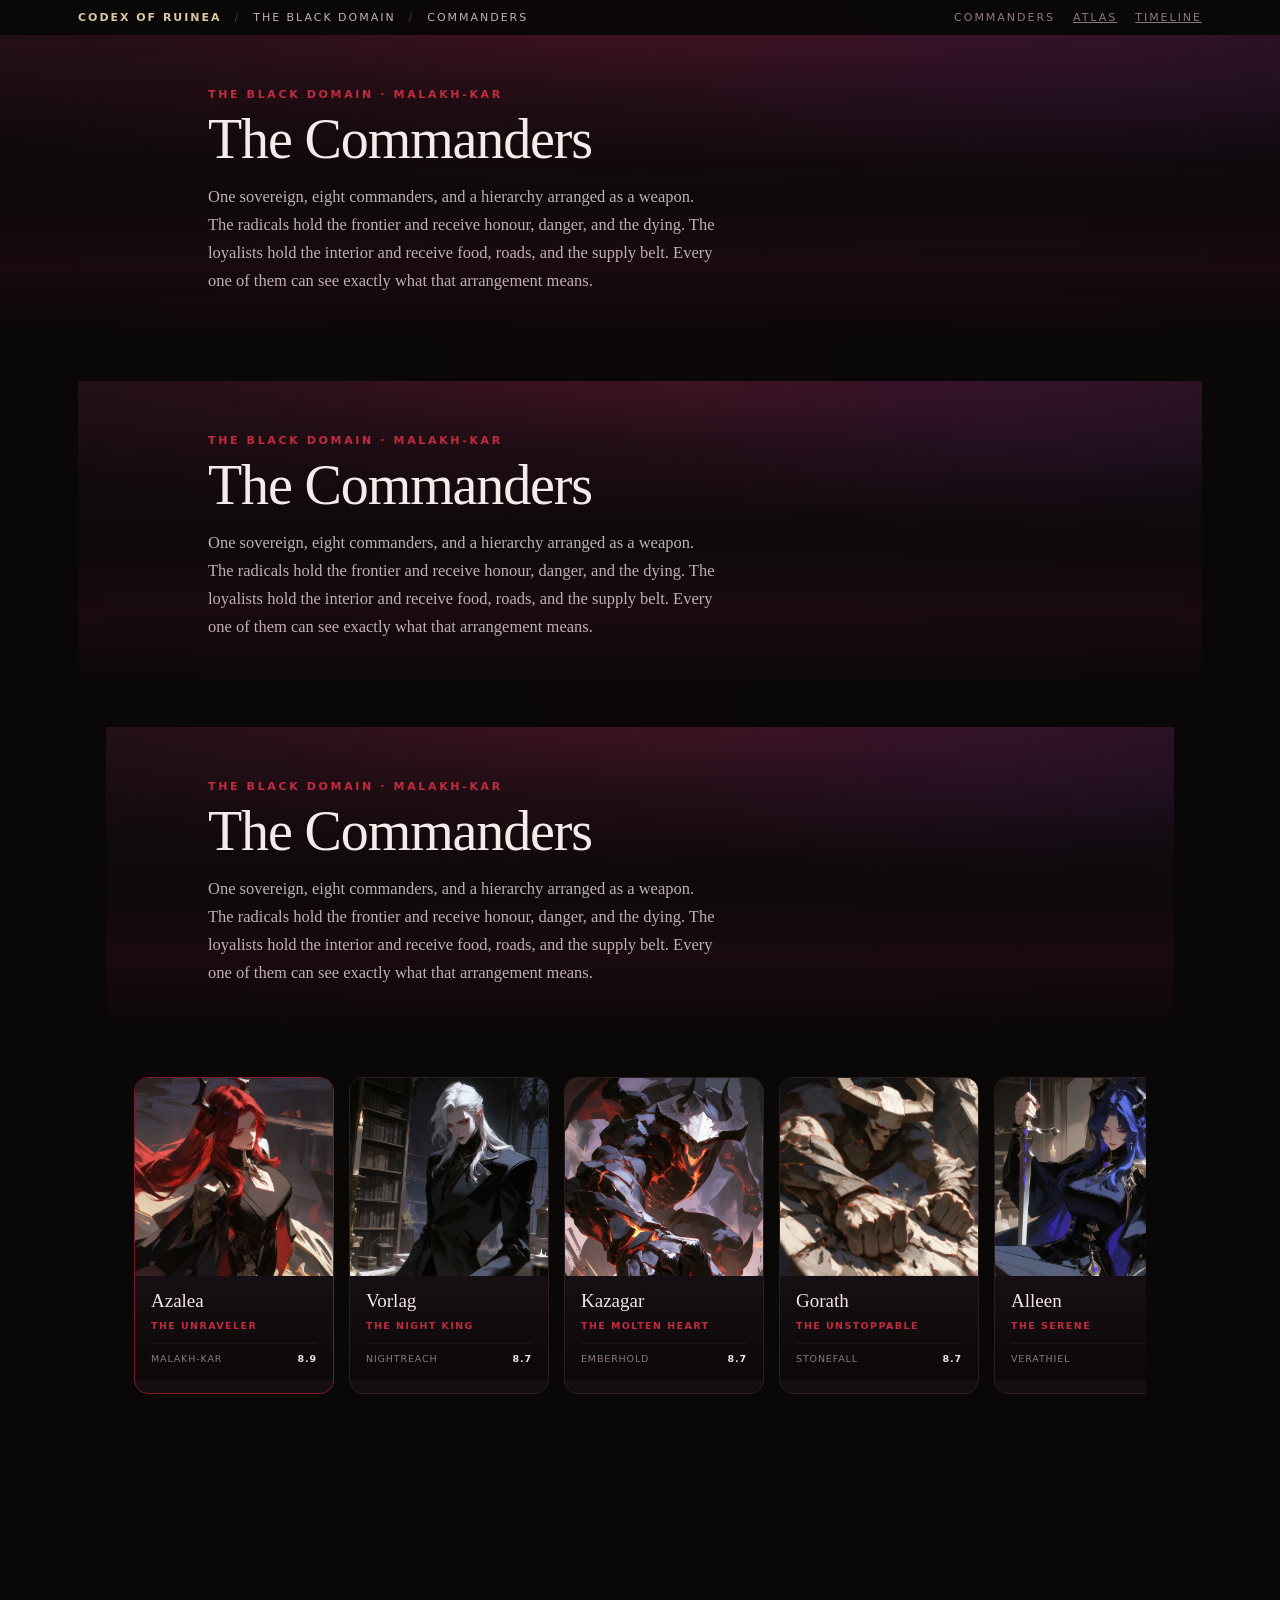
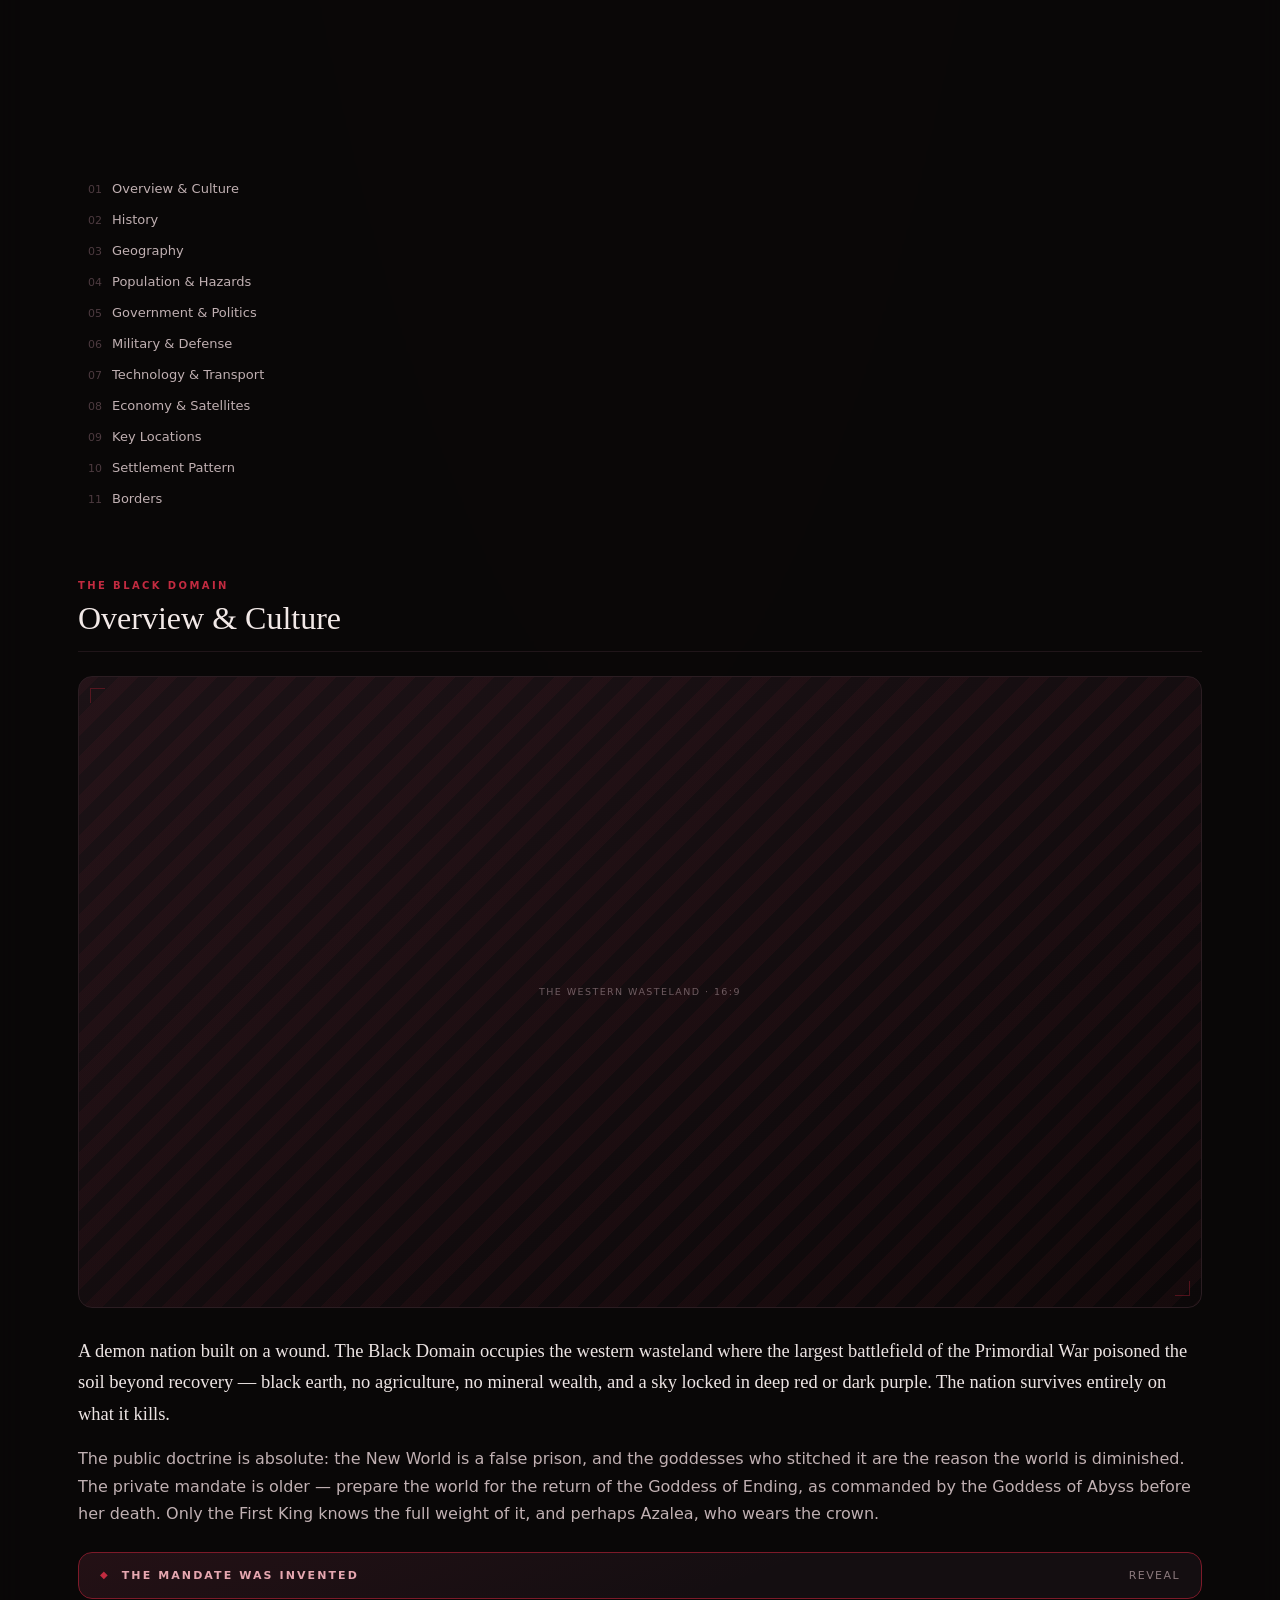
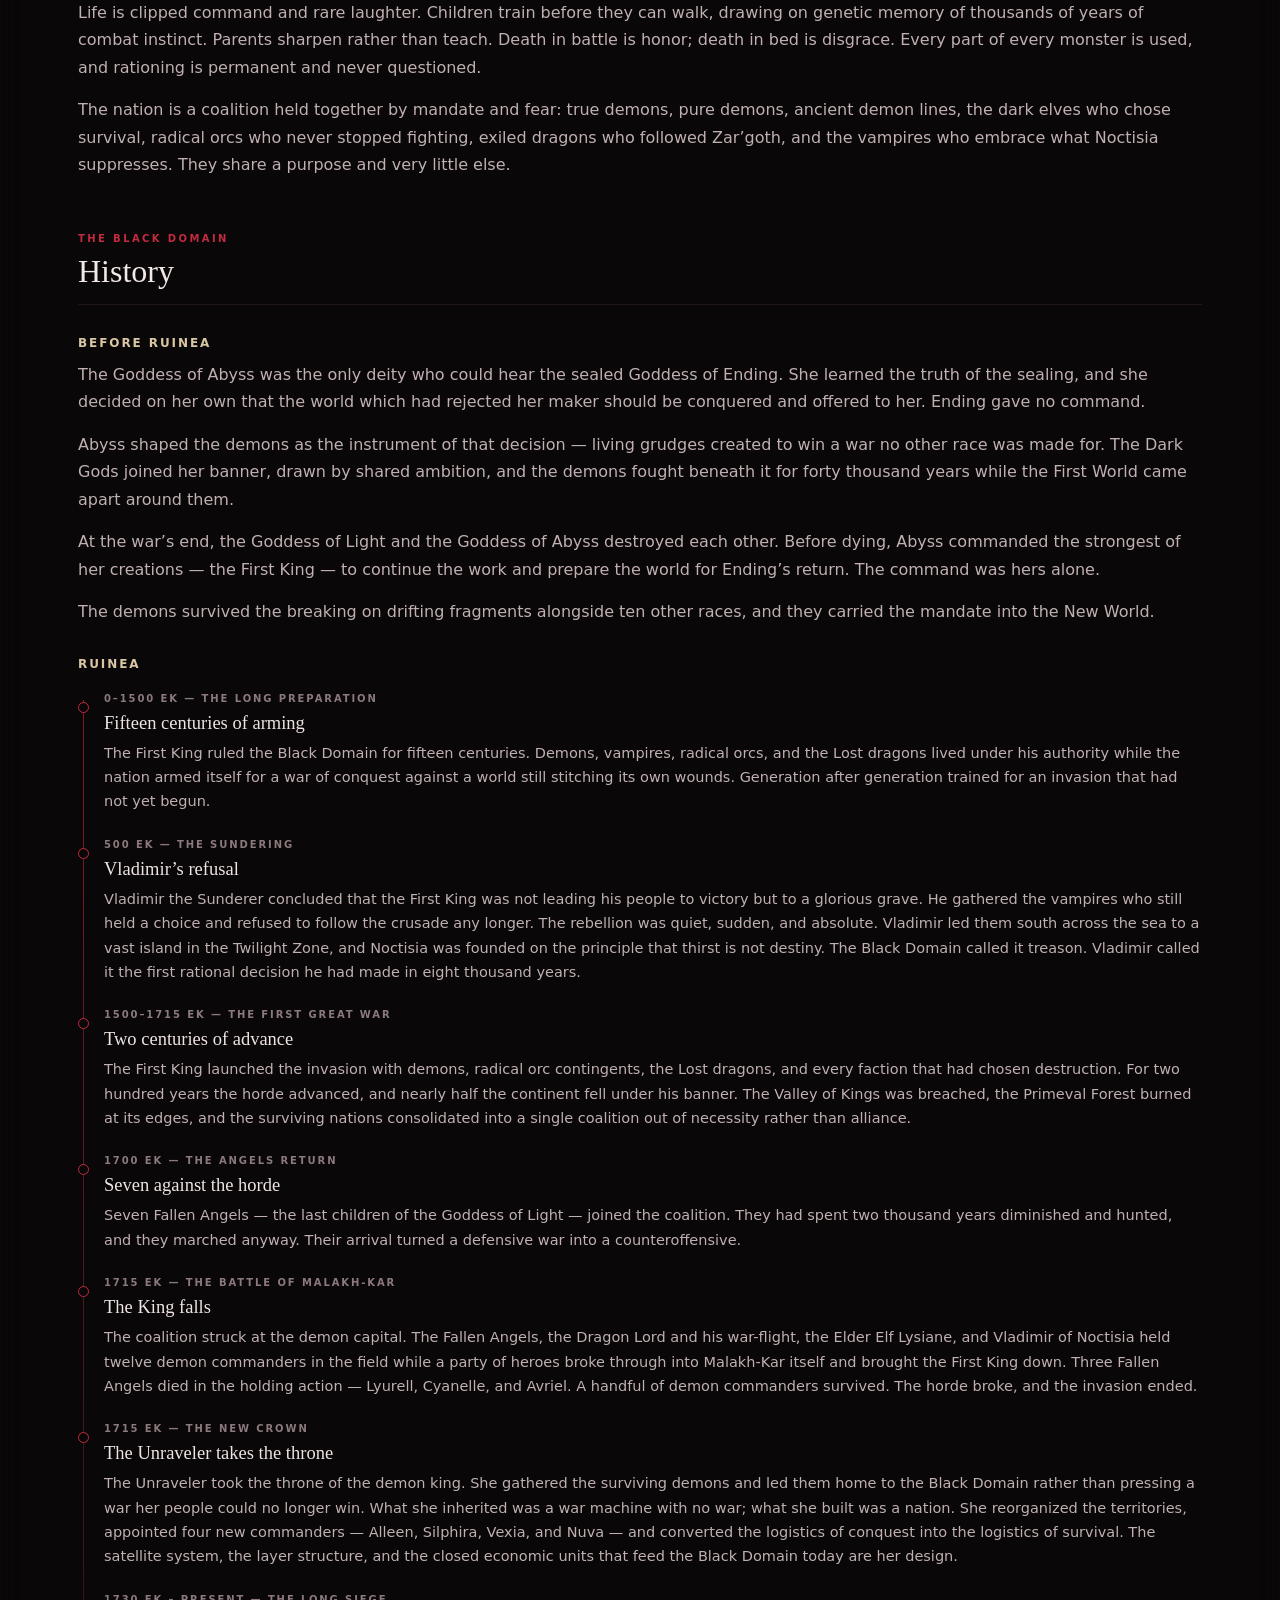
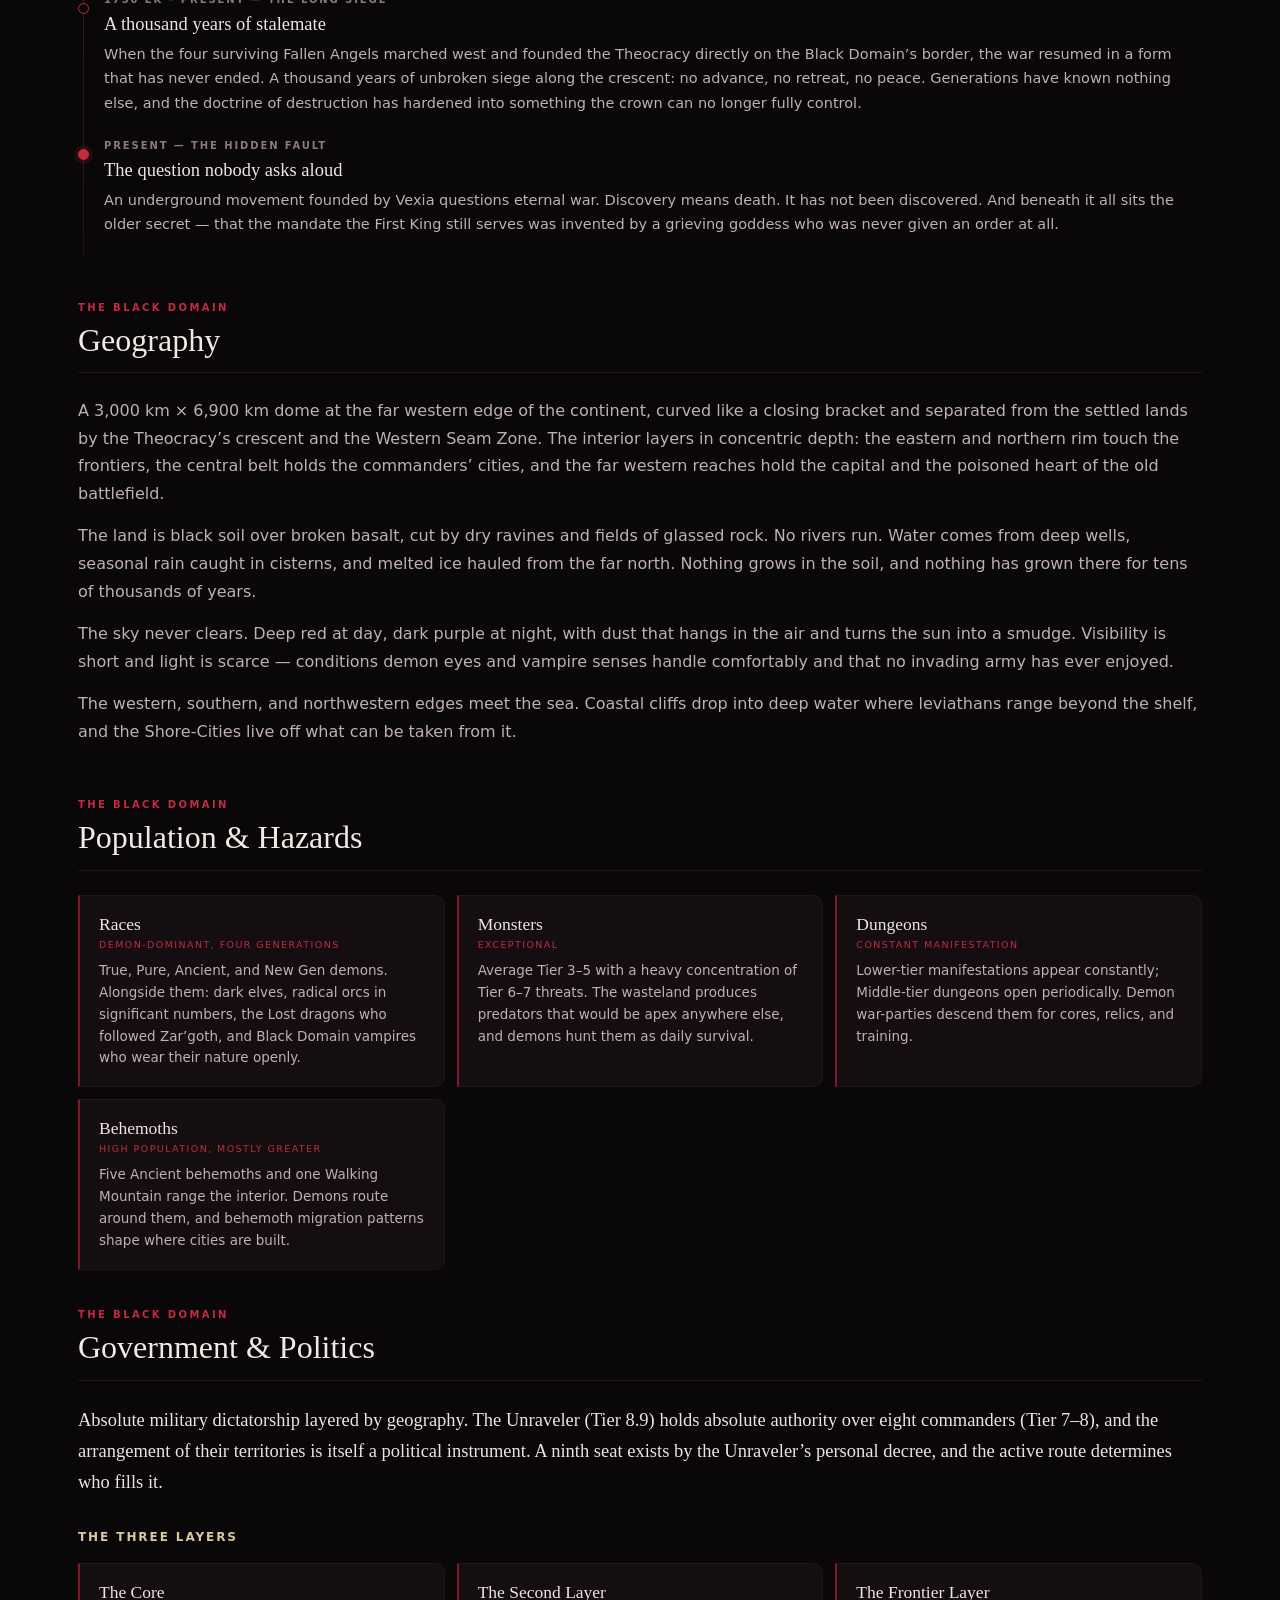
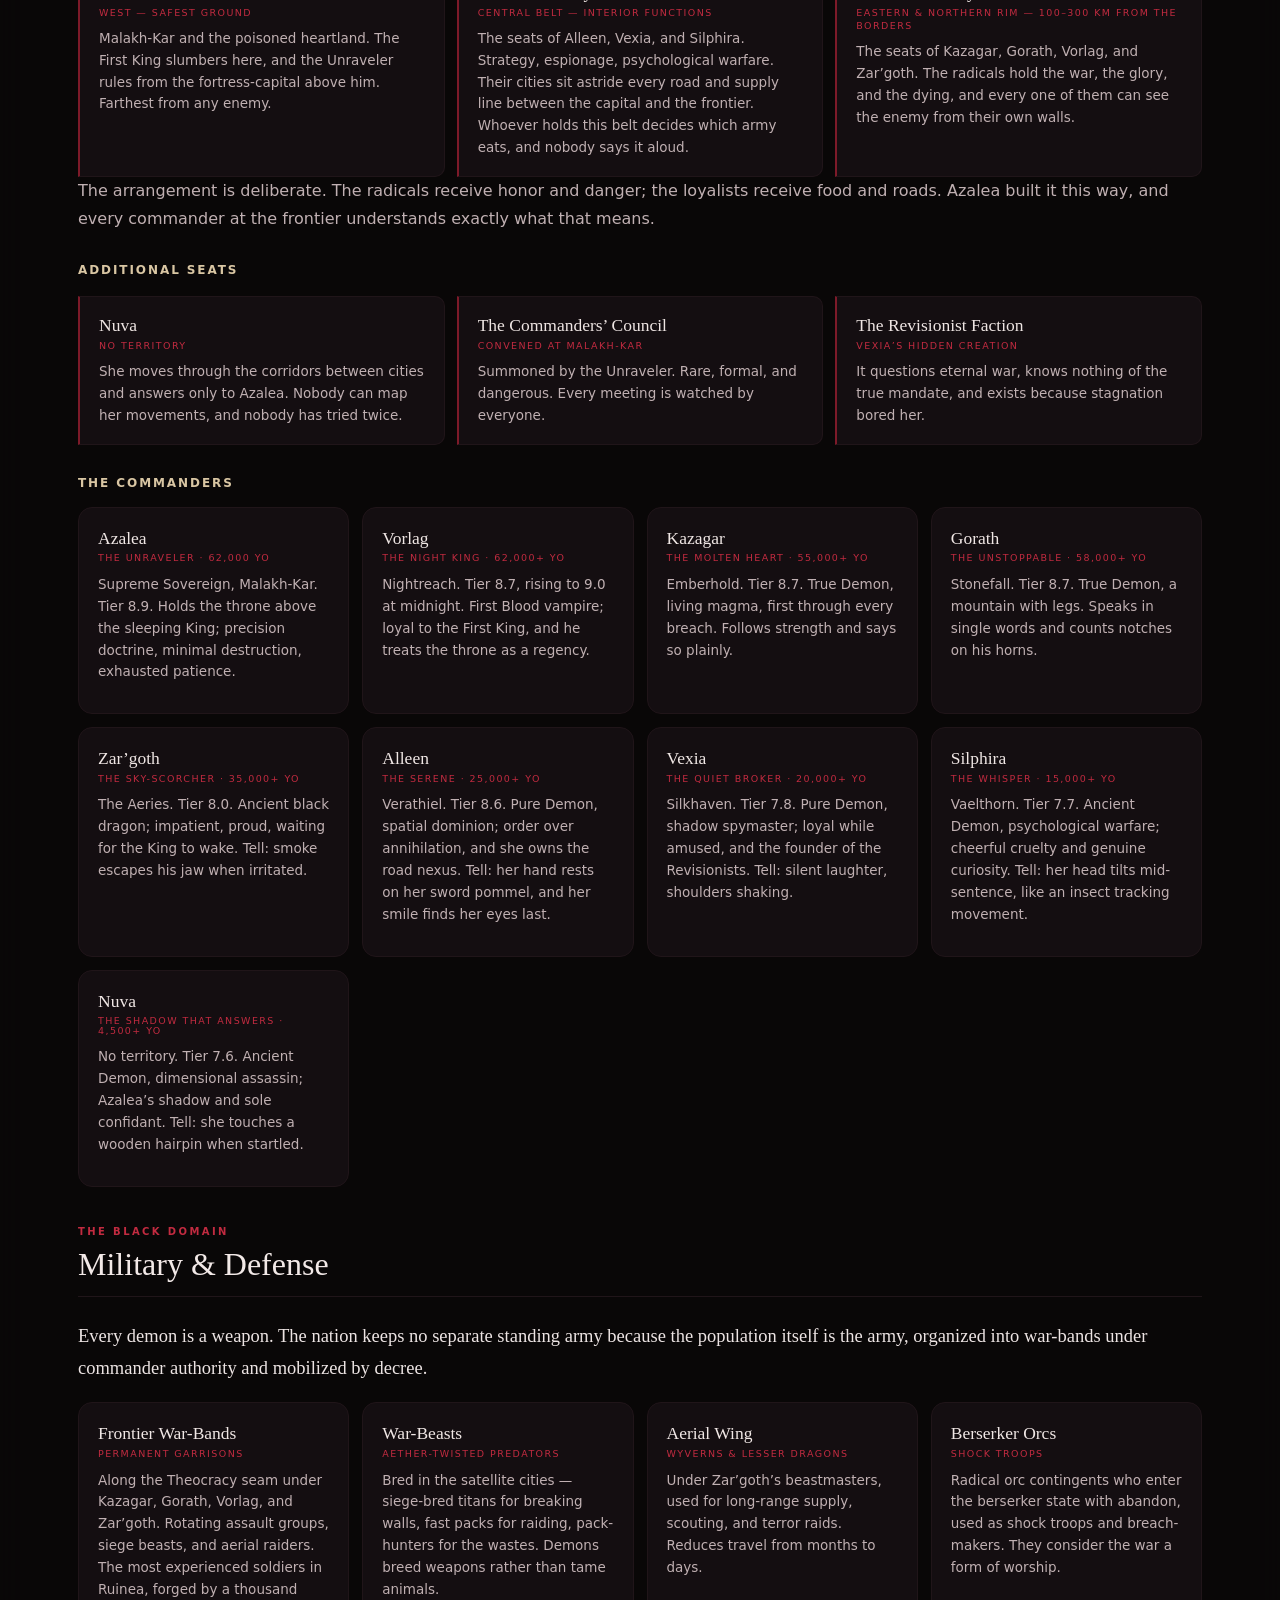
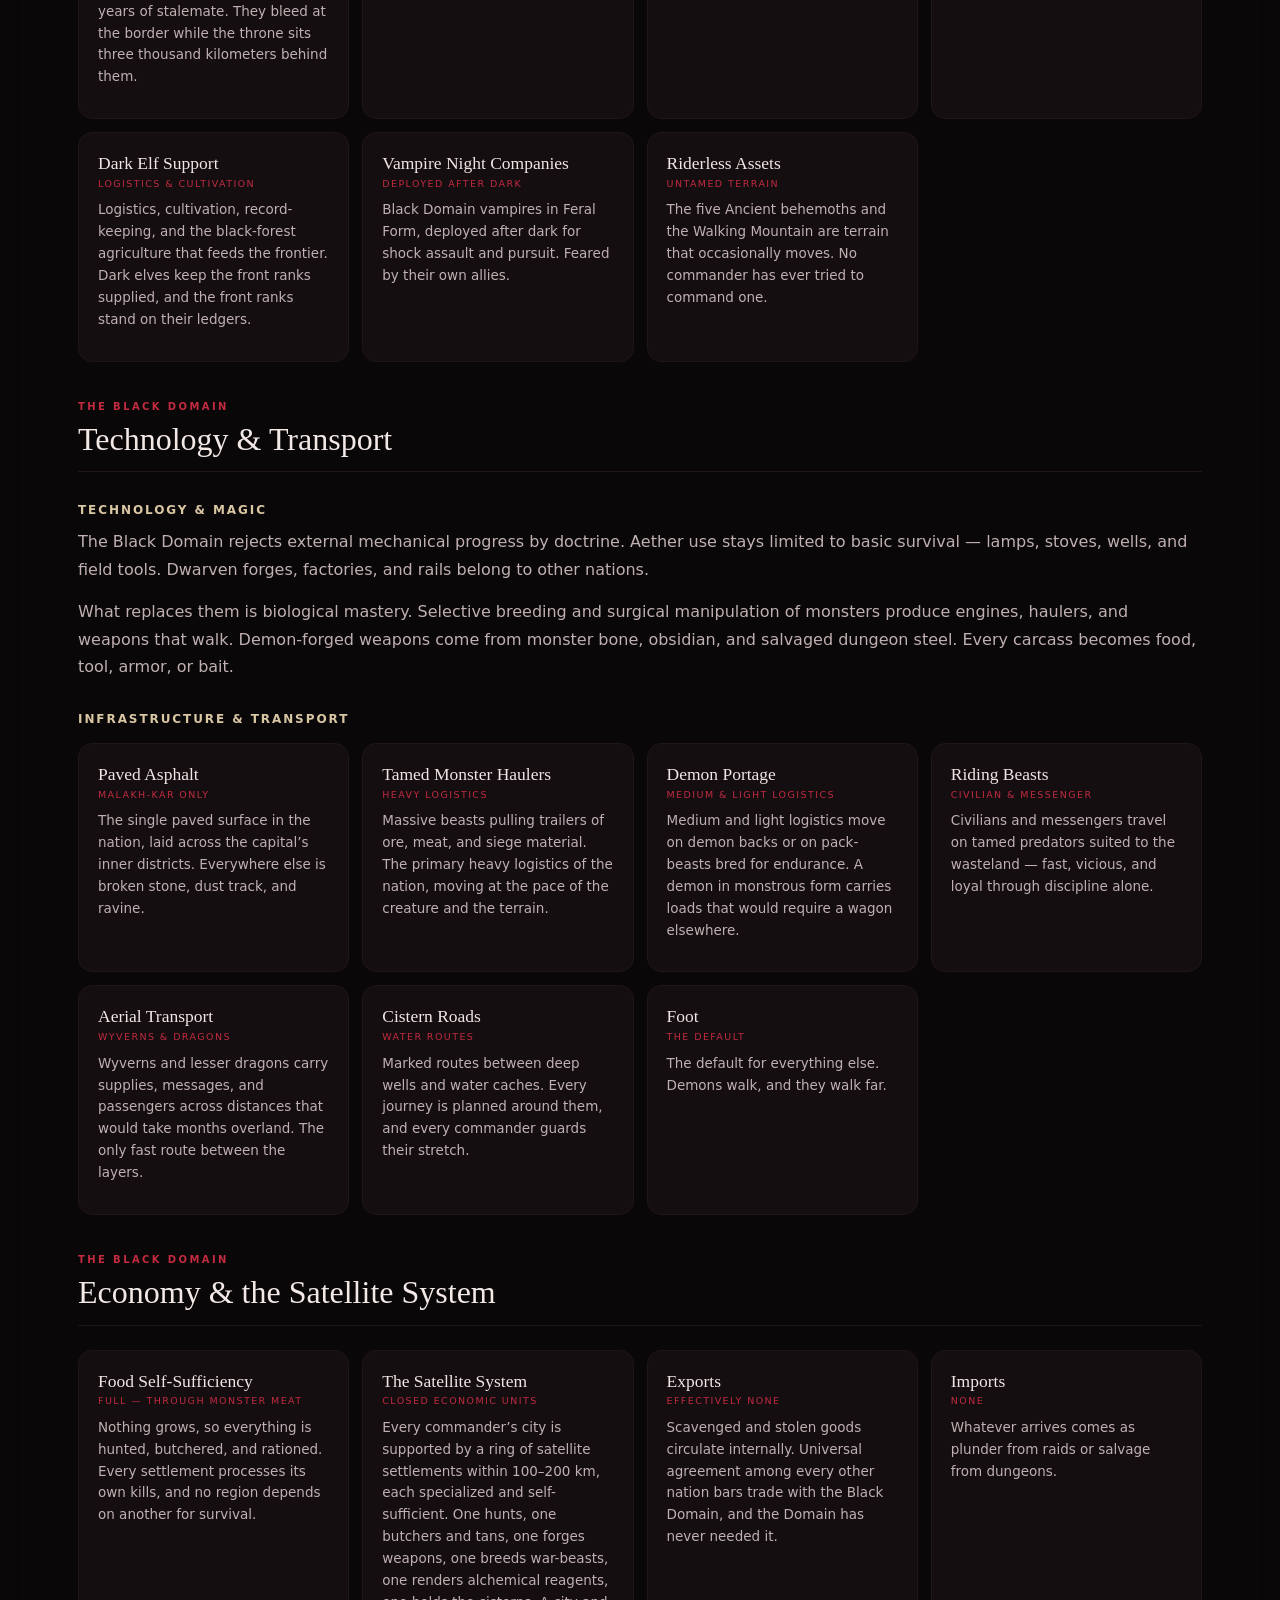
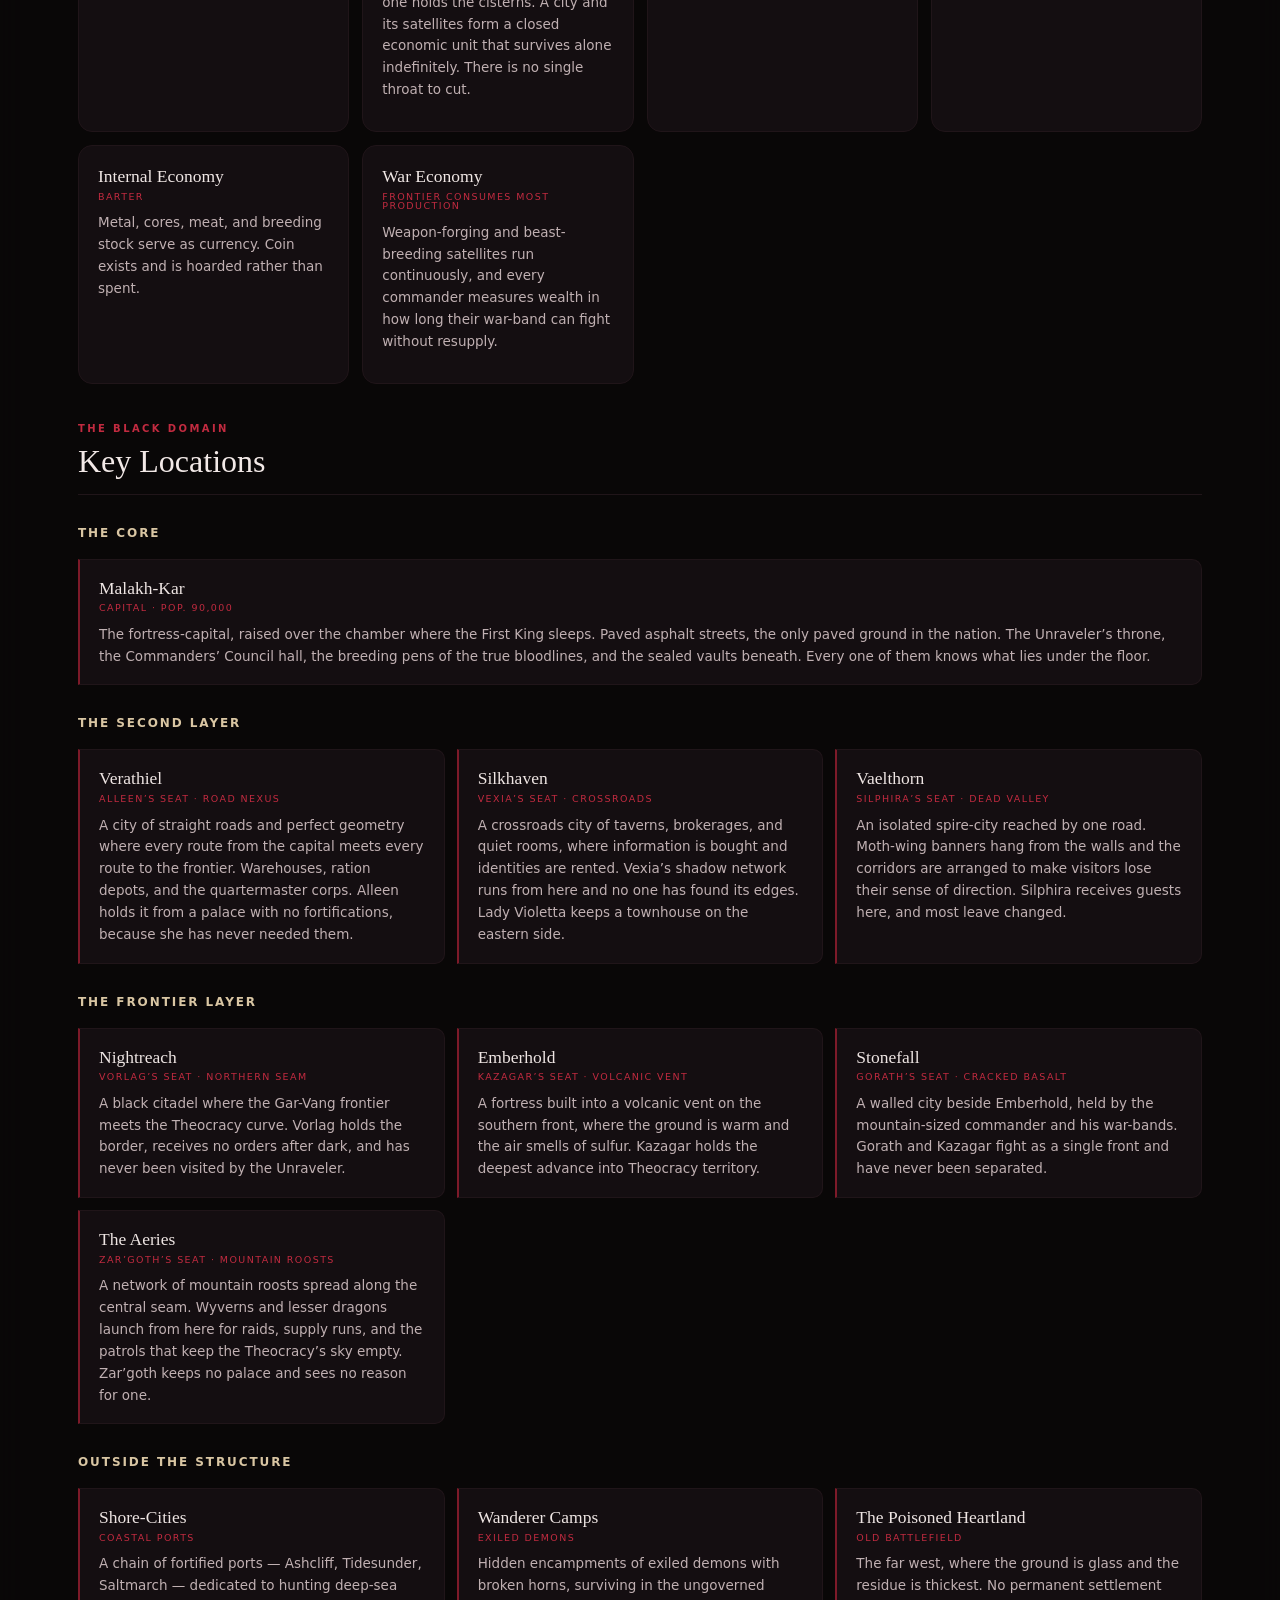
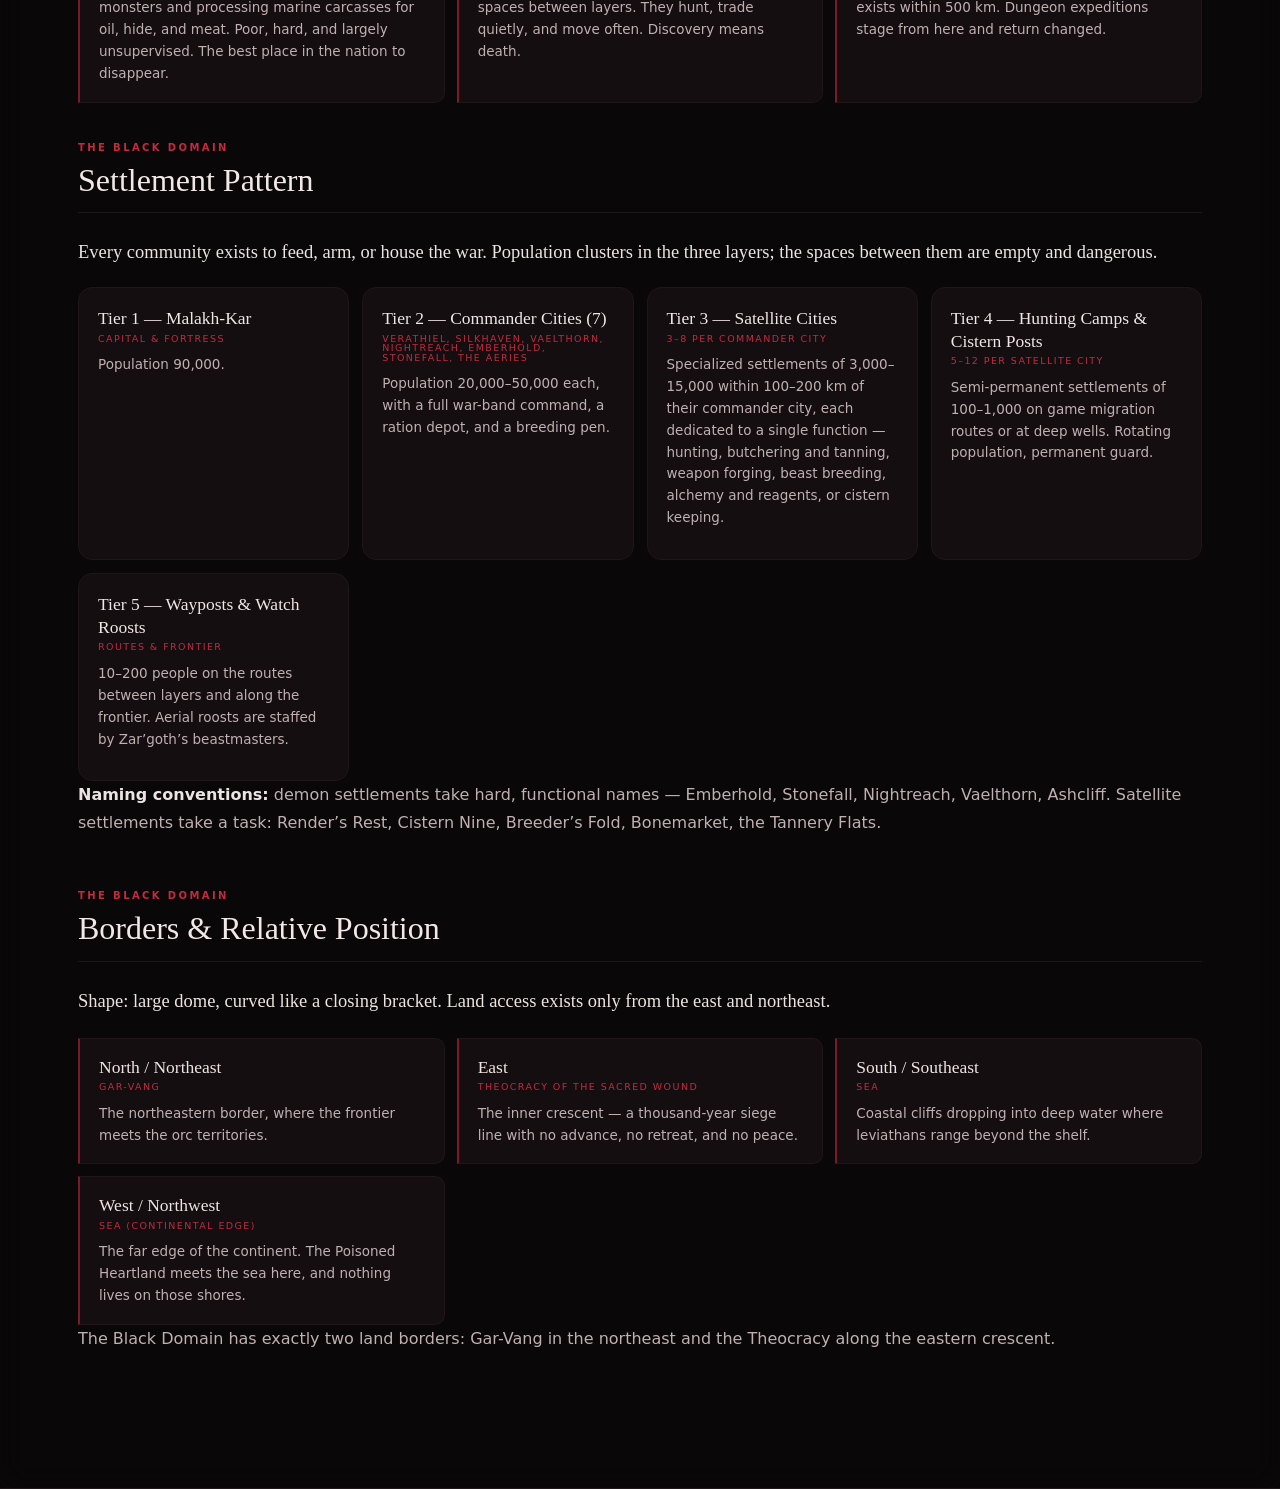
==== commit 6673f909: "chore(index): patch otomatis [skip ci]" ====
--- a/index.html
+++ b/index.html
@@ -6,6 +6,7 @@
 <meta name="theme-color" content="#0a0708">
 <title>Codex of Ruinea — The Black Domain</title>
 <style>
+
 
 /* ═══ TOKENS ═══ */
 :root{
@@ -361,6 +362,19 @@
 @media (max-width:900px){.cmd-scroll .cmd{flex:0 0 160px}
   .cmd-scroll{padding:4px 20px 16px}}
 
+
+
+/* ═══ CAROUSEL (horizontal scroll) ═══ */
+.cmd-scroll{display:flex;gap:15px;overflow-x:auto;scroll-snap-type:x mandatory;
+  -webkit-overflow-scrolling:touch;padding:4px 28px 20px;scrollbar-width:thin;
+  scrollbar-color:var(--line) transparent}
+.cmd-scroll::-webkit-scrollbar{height:6px}
+.cmd-scroll::-webkit-scrollbar-track{background:transparent}
+.cmd-scroll::-webkit-scrollbar-thumb{background:var(--line);border-radius:99px}
+.cmd-scroll .cmd{flex:0 0 200px;scroll-snap-align:start}
+@media (max-width:900px){.cmd-scroll .cmd{flex:0 0 160px}
+  .cmd-scroll{padding:4px 20px 16px}}
+
 </style>
 </head>
 <body>
@@ -376,6 +390,22 @@
 
 <!-- ══════════ ROSTER ══════════ -->
 <div class="view" id="view-roster">
+  <header class="hero">
+    <div class="hero__in hero__in--wide">
+      <div>
+        <p class="eyebrow">The Black Domain · Malakh-Kar</p>
+        <h1 class="sm">The Commanders</h1>
+        <p class="hero__tag">
+          One sovereign, eight commanders, and a hierarchy arranged as a weapon. The radicals
+          hold the frontier and receive honour, danger, and the dying. The loyalists hold the
+          interior and receive food, roads, and the supply belt. Every one of them can see
+          exactly what that arrangement means.
+        </p>
+      </div>
+    </div>
+  </header>
+  <div class="wrap">
+    <div class="view" id="view-roster">
   <header class="hero">
     <div class="hero__in hero__in--wide">
       <div>
@@ -451,6 +481,10 @@
   </div>
 </div>
 
+
+  </div>
+</div>
+
 <!-- ══════════ THE BLACK DOMAIN ══════════ -->
 <div class="wrap" style="padding-top:0">
   <nav class="toc" style="margin:0 0 28px"><ol>
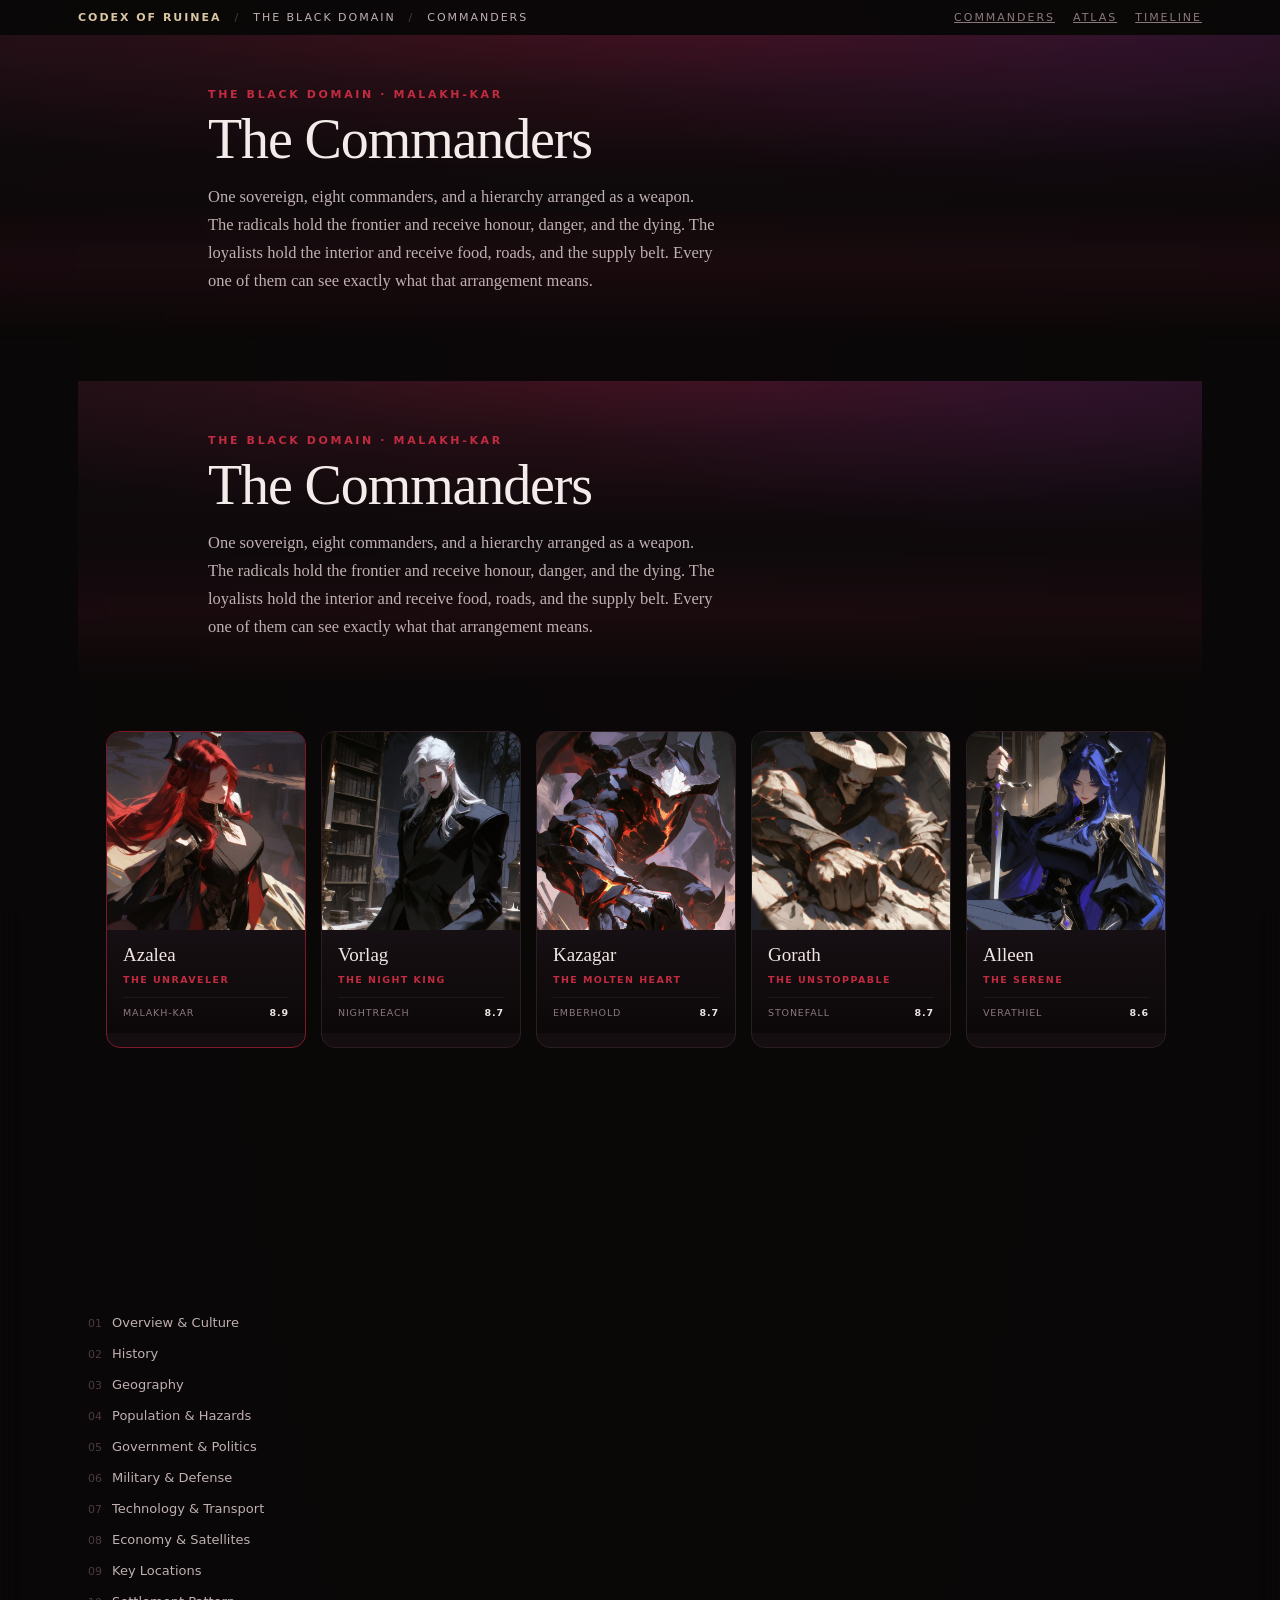
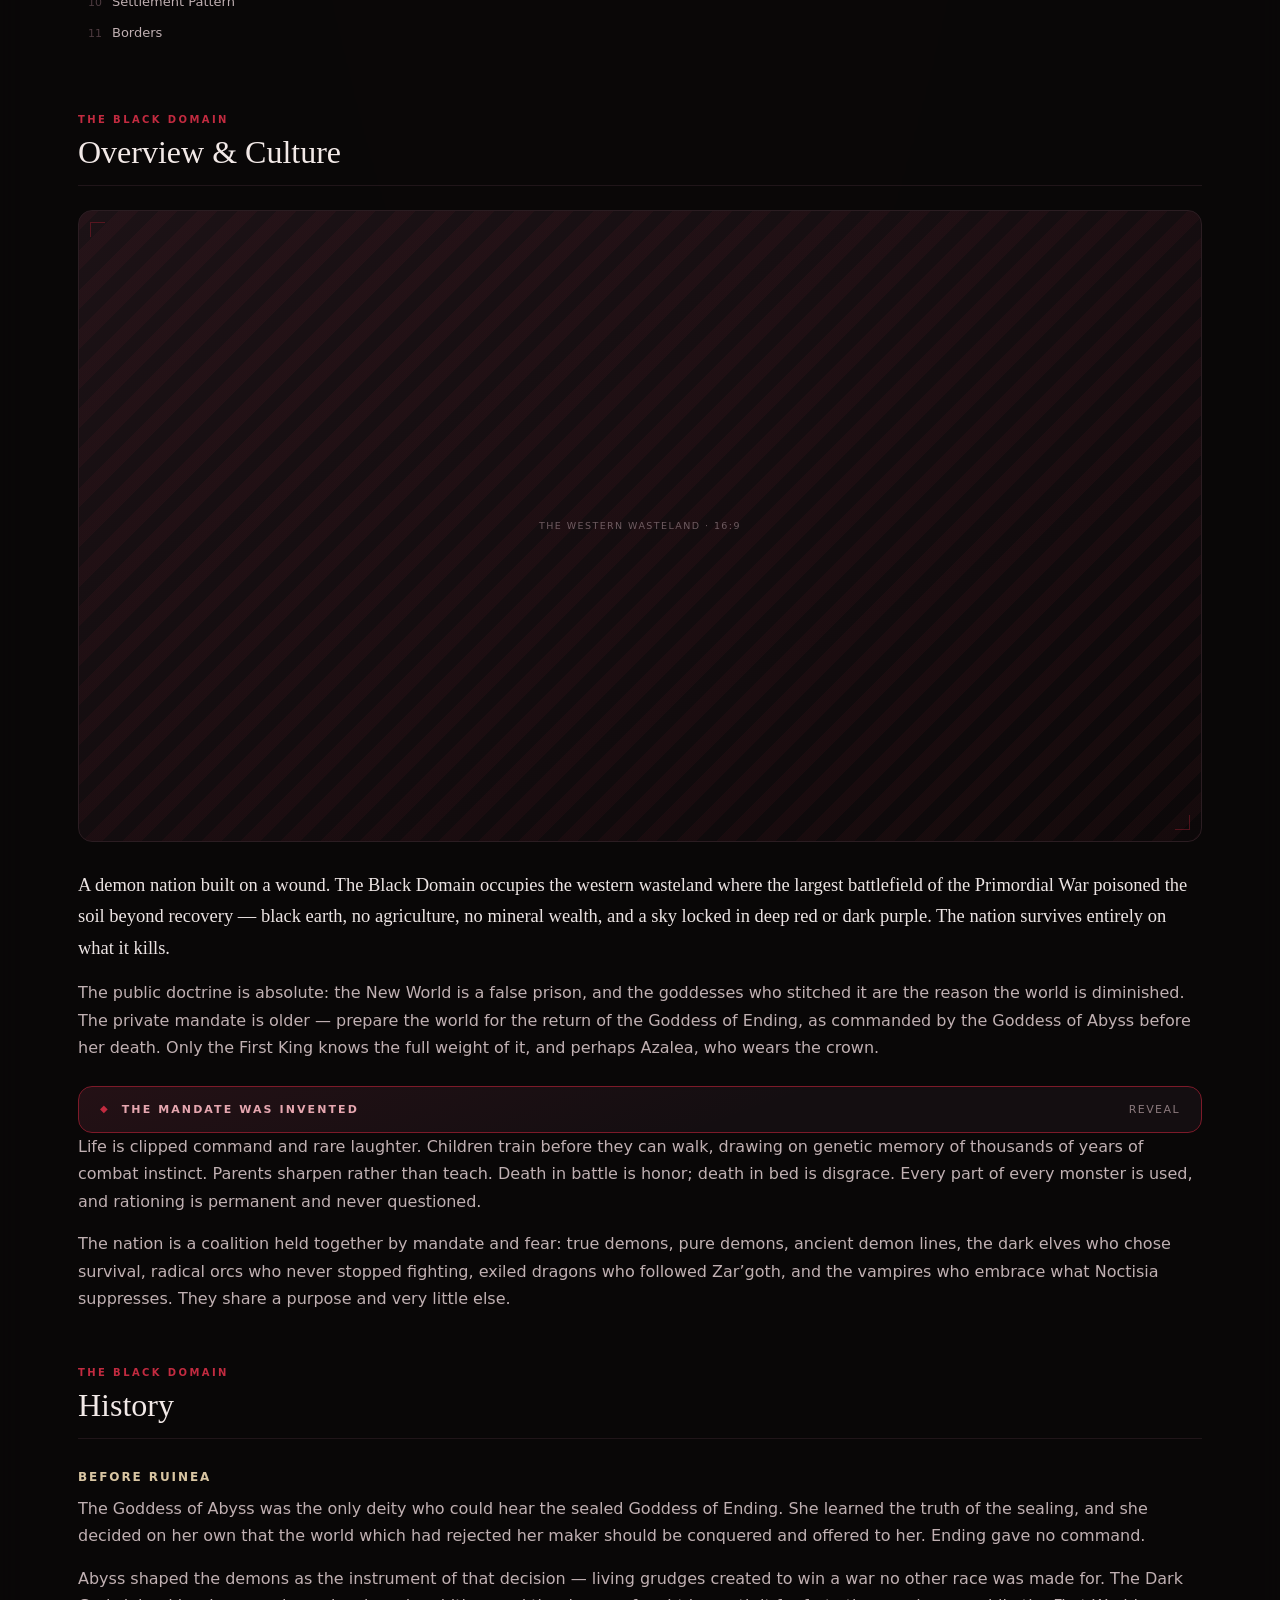
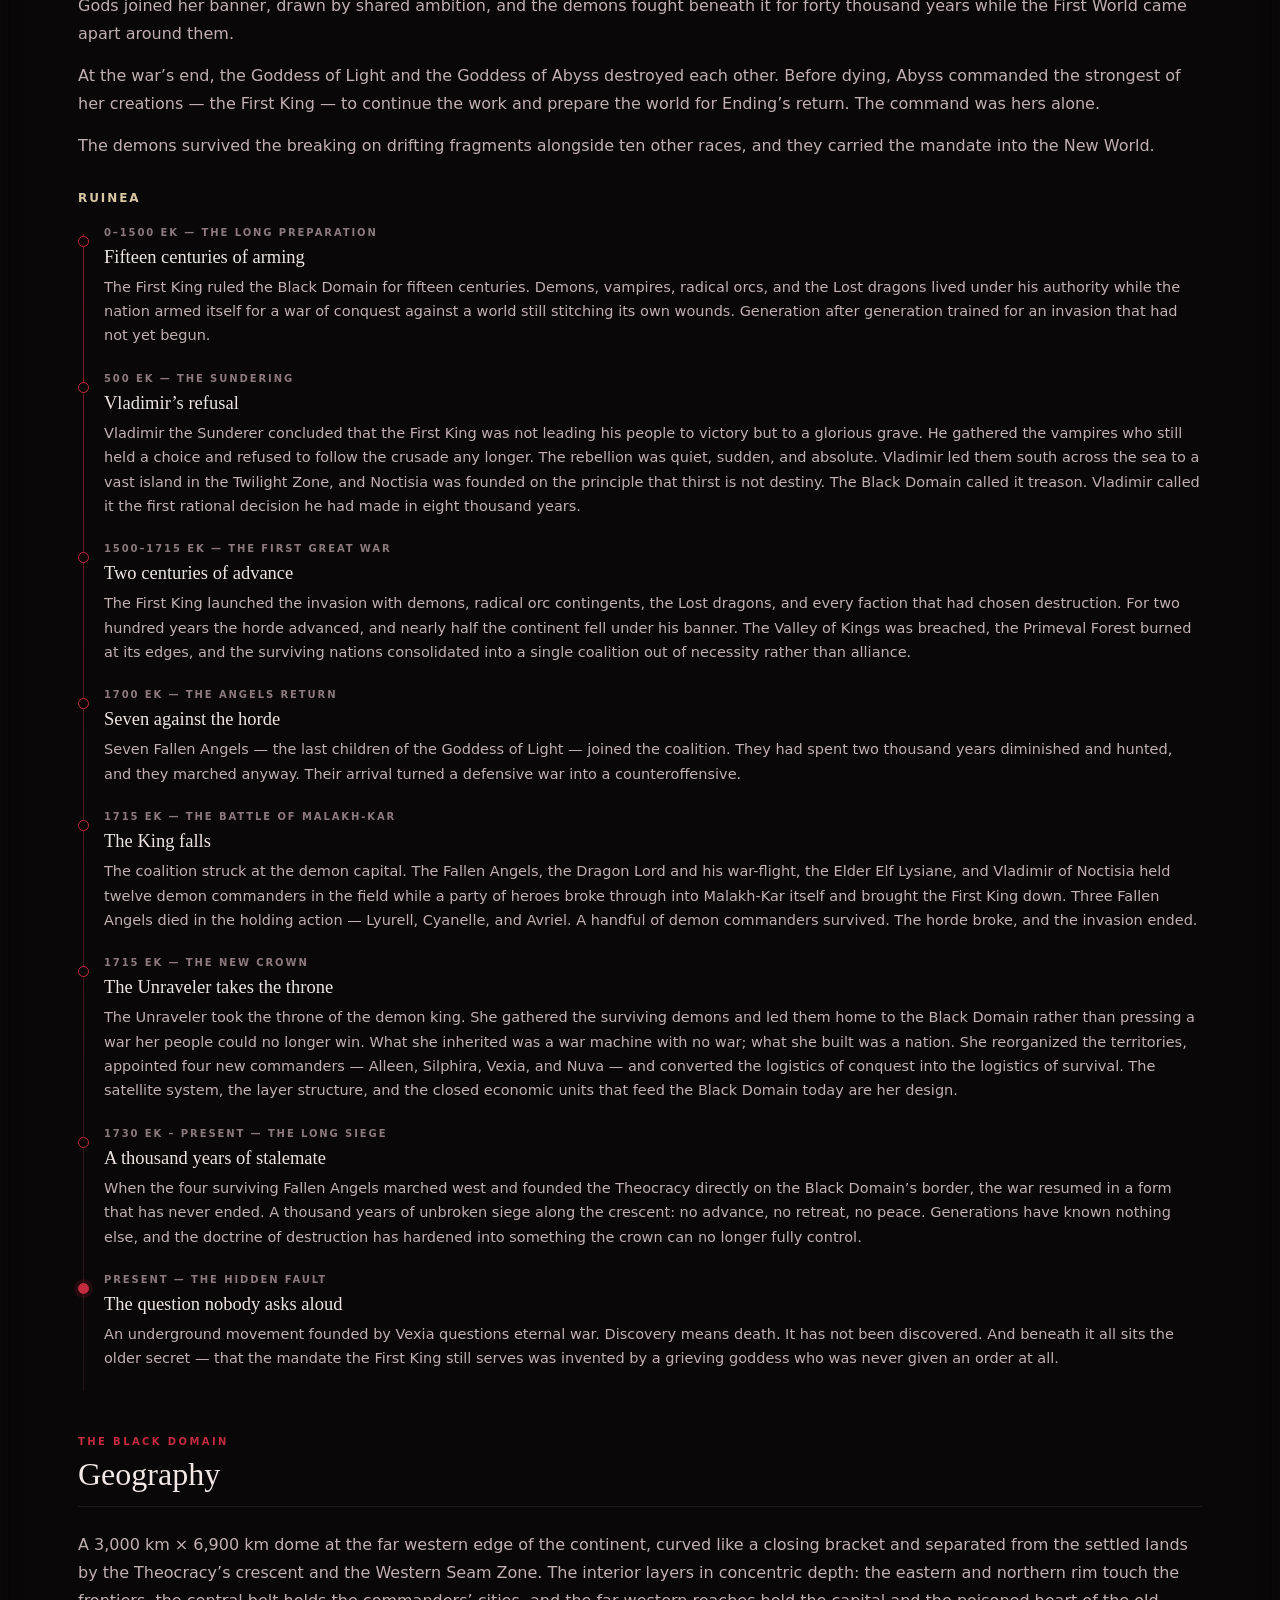
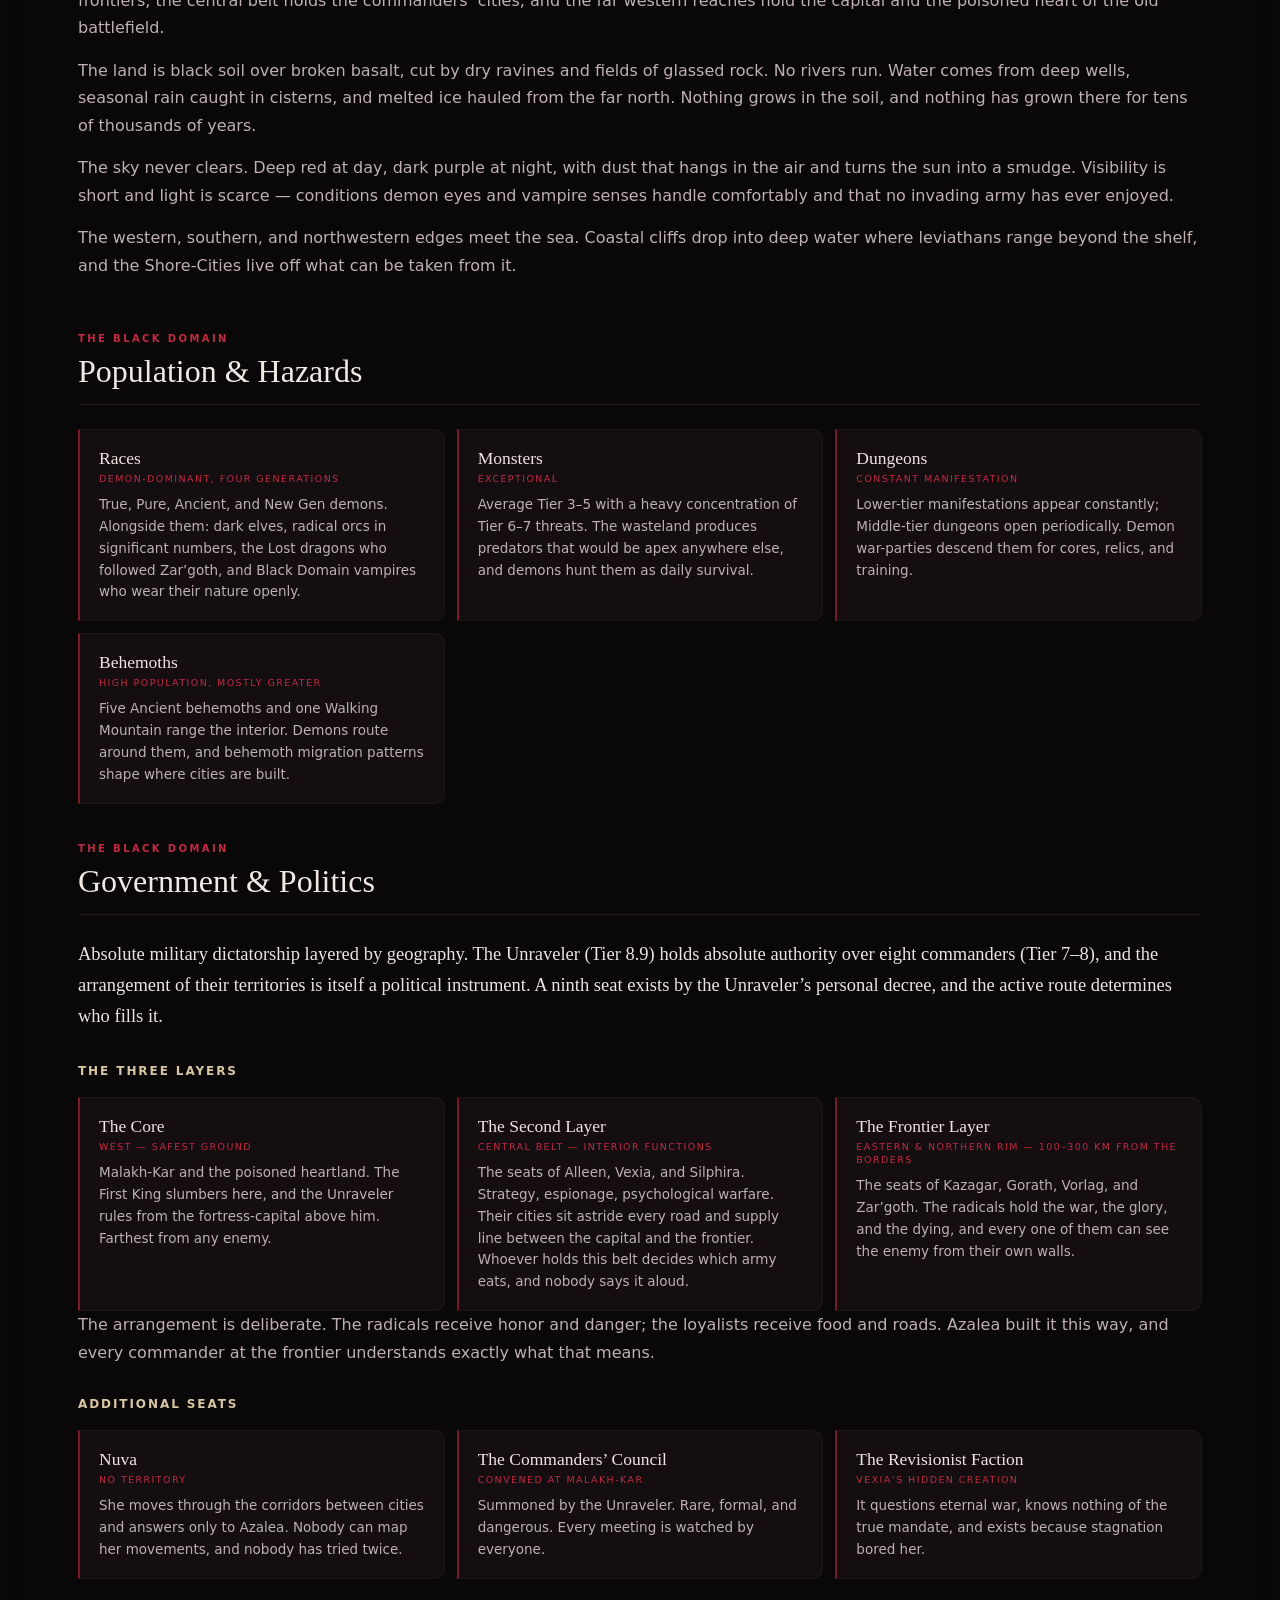
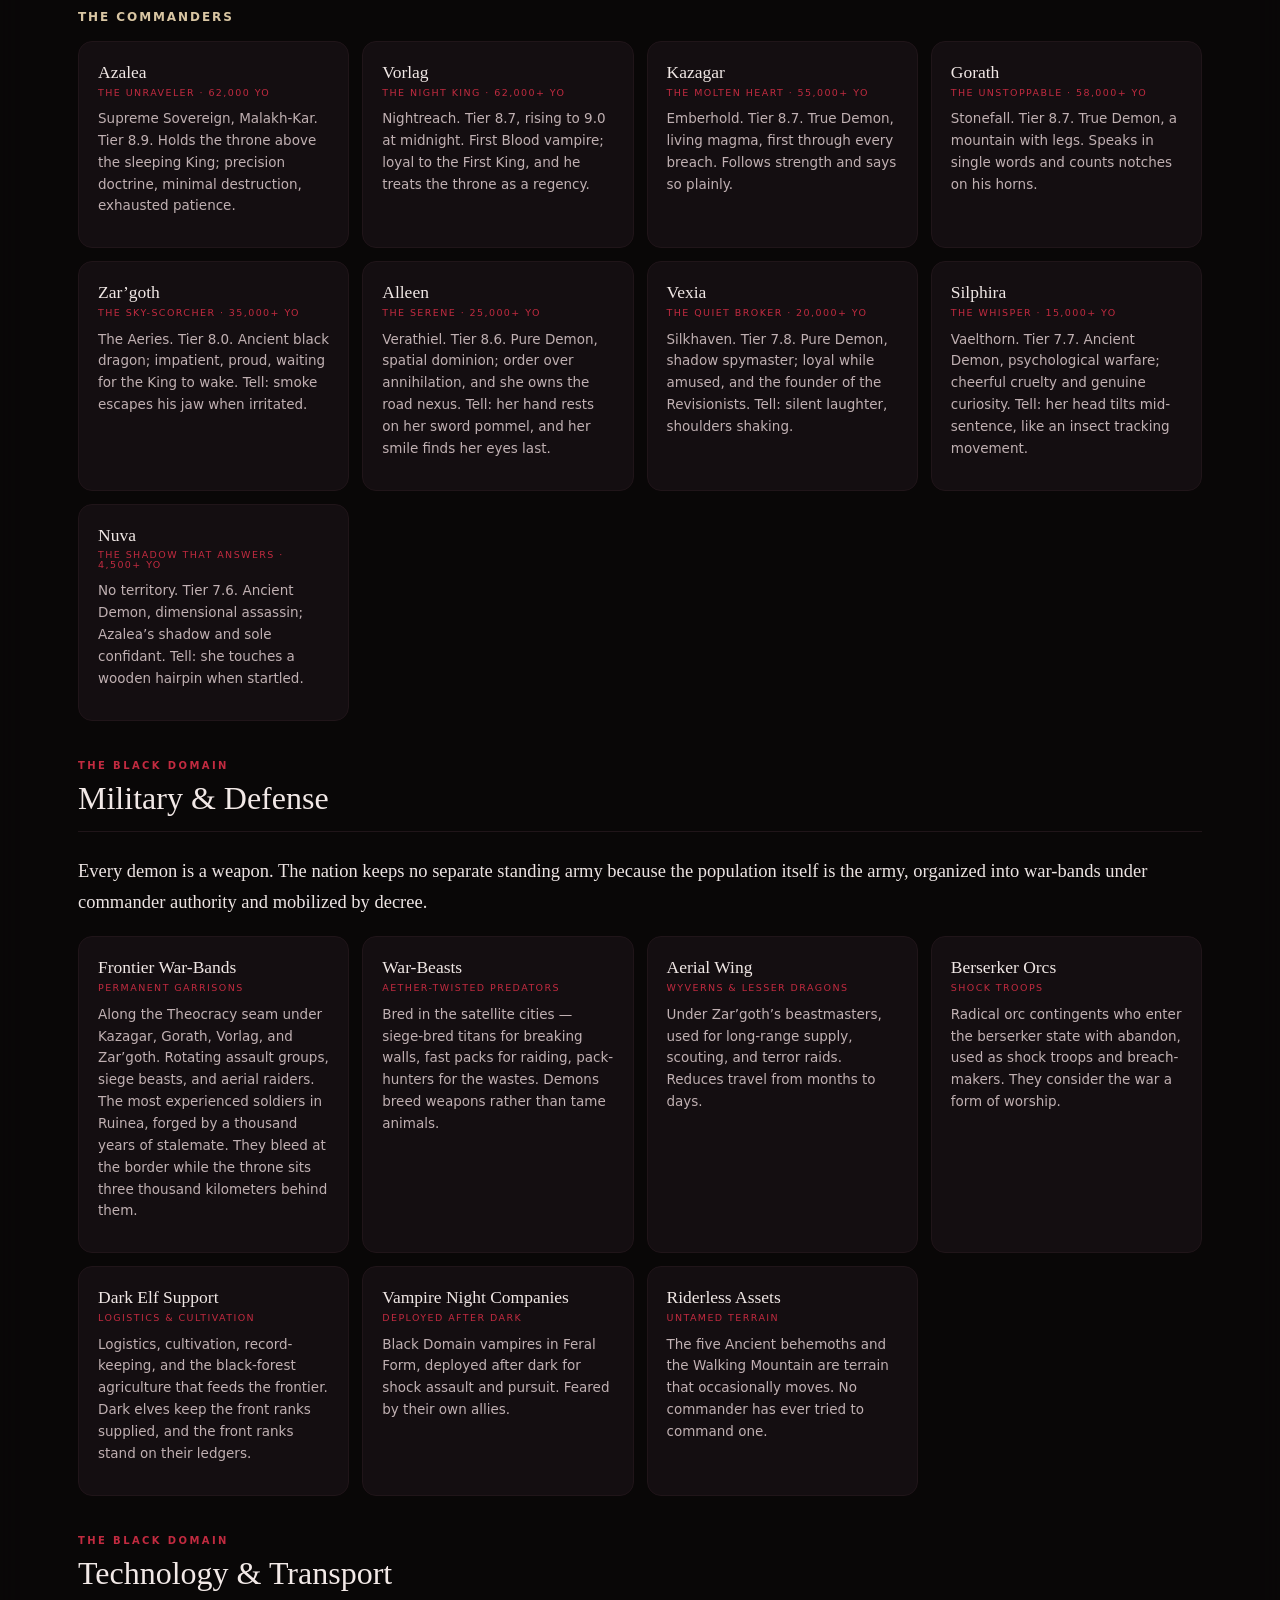
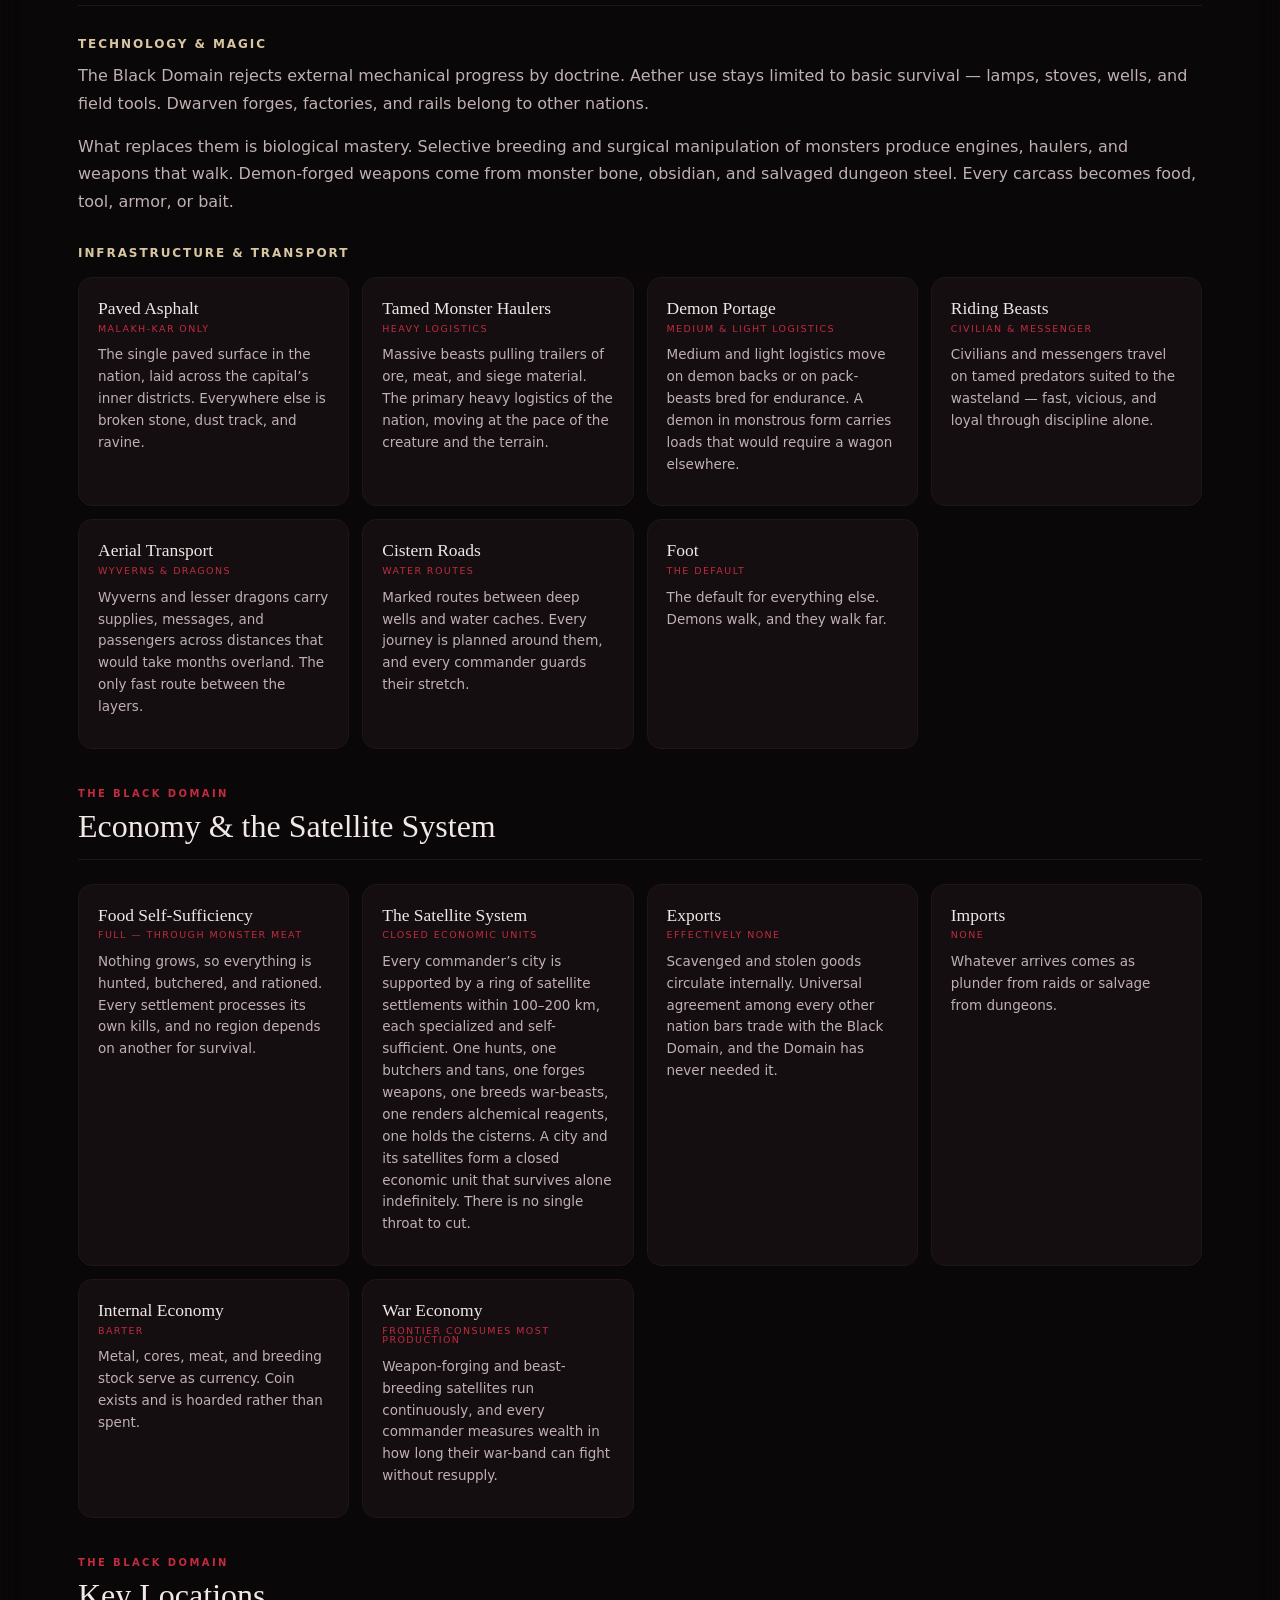
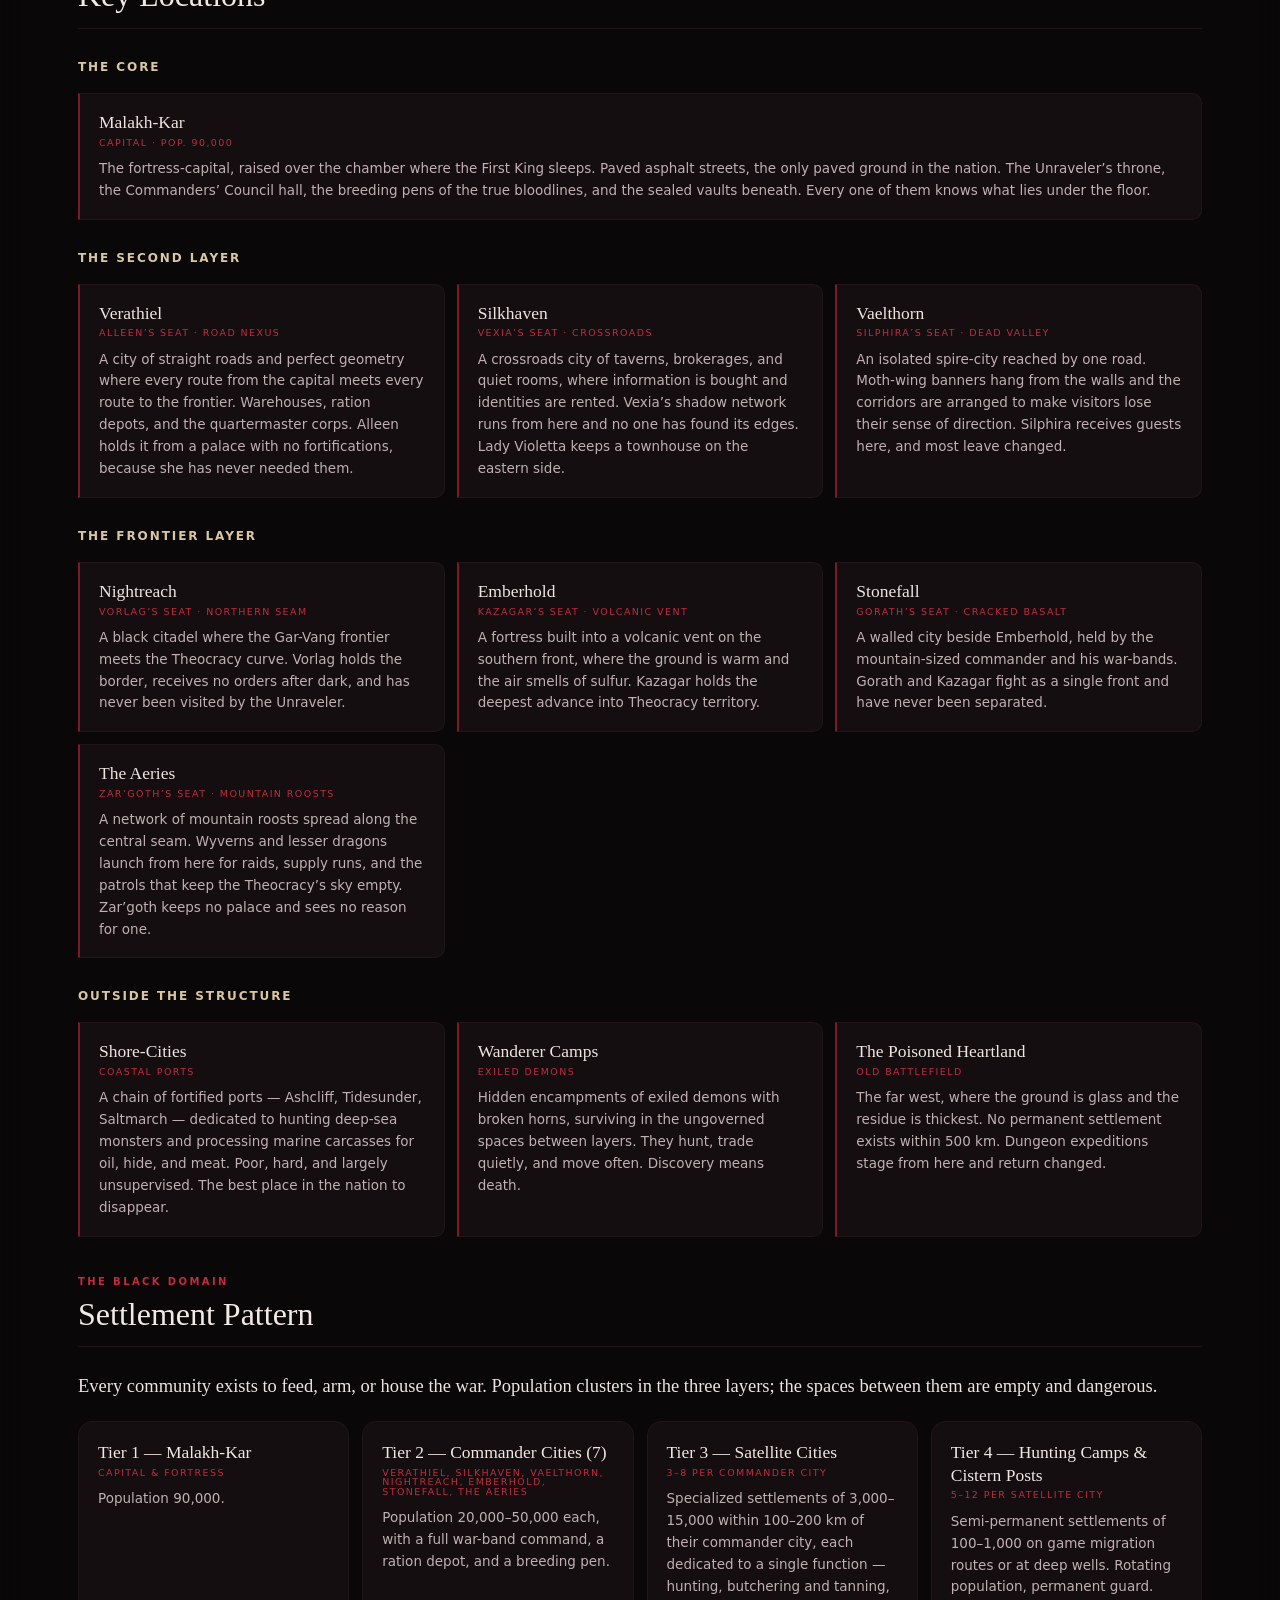
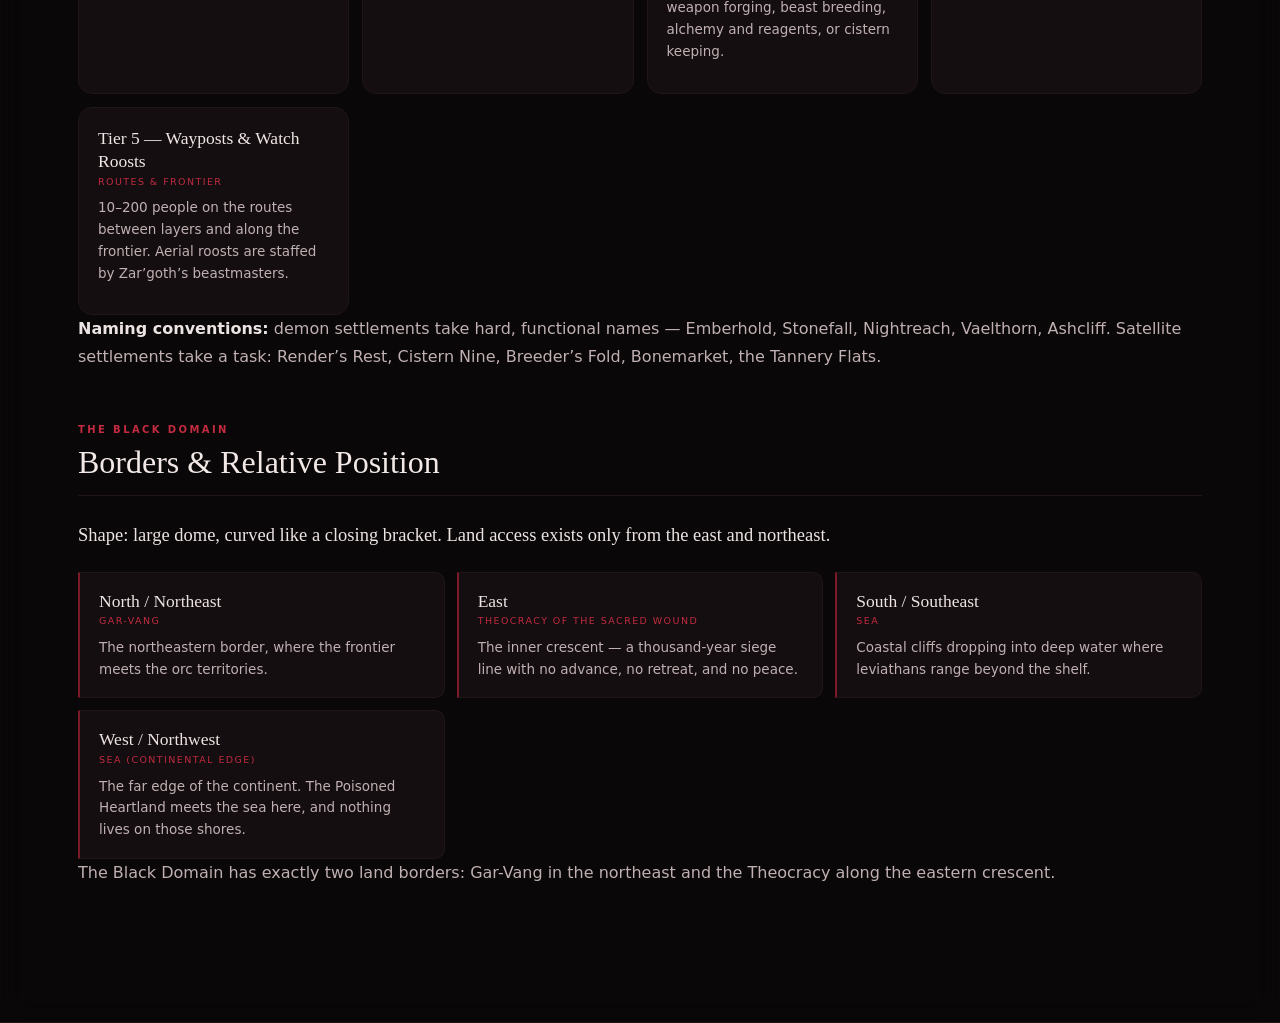
==== commit ba43aeac: "chore(index): patch otomatis [skip ci]" ====
--- a/index.html
+++ b/index.html
@@ -6,7 +6,6 @@
 <meta name="theme-color" content="#0a0708">
 <title>Codex of Ruinea — The Black Domain</title>
 <style>
-
 
 /* ═══ TOKENS ═══ */
 :root{
@@ -361,20 +360,6 @@
 .cmd-scroll .cmd{flex:0 0 200px;scroll-snap-align:start}
 @media (max-width:900px){.cmd-scroll .cmd{flex:0 0 160px}
   .cmd-scroll{padding:4px 20px 16px}}
-
-
-
-/* ═══ CAROUSEL (horizontal scroll) ═══ */
-.cmd-scroll{display:flex;gap:15px;overflow-x:auto;scroll-snap-type:x mandatory;
-  -webkit-overflow-scrolling:touch;padding:4px 28px 20px;scrollbar-width:thin;
-  scrollbar-color:var(--line) transparent}
-.cmd-scroll::-webkit-scrollbar{height:6px}
-.cmd-scroll::-webkit-scrollbar-track{background:transparent}
-.cmd-scroll::-webkit-scrollbar-thumb{background:var(--line);border-radius:99px}
-.cmd-scroll .cmd{flex:0 0 200px;scroll-snap-align:start}
-@media (max-width:900px){.cmd-scroll .cmd{flex:0 0 160px}
-  .cmd-scroll{padding:4px 20px 16px}}
-
 </style>
 </head>
 <body>
@@ -382,30 +367,14 @@
 <div class="topbar">
   <div class="topbar__in">
     <b>Codex of Ruinea</b><span class="sep">/</span>
-    <a class="cur" data-view="roster">The Black Domain</a>
+    <a class="cur" href="index.html">The Black Domain</a>
     <span class="sep">/</span>
     <span class="cur" id="crumb">Commanders</span>
-    <div class="topbar__right"><a data-view="roster">Commanders</a><a href="#">Atlas</a><a href="#">Timeline</a></div>
+    <div class="topbar__right"><a href="index.html">Commanders</a><a href="#">Atlas</a><a href="#">Timeline</a></div>
   </div>
 
 <!-- ══════════ ROSTER ══════════ -->
 <div class="view" id="view-roster">
-  <header class="hero">
-    <div class="hero__in hero__in--wide">
-      <div>
-        <p class="eyebrow">The Black Domain · Malakh-Kar</p>
-        <h1 class="sm">The Commanders</h1>
-        <p class="hero__tag">
-          One sovereign, eight commanders, and a hierarchy arranged as a weapon. The radicals
-          hold the frontier and receive honour, danger, and the dying. The loyalists hold the
-          interior and receive food, roads, and the supply belt. Every one of them can see
-          exactly what that arrangement means.
-        </p>
-      </div>
-    </div>
-  </header>
-  <div class="wrap">
-    <div class="view" id="view-roster">
   <header class="hero">
     <div class="hero__in hero__in--wide">
       <div>
@@ -476,12 +445,6 @@
     </div>
   </div>
 </div>
-
-
-  </div>
-</div>
-
-
   </div>
 </div>
 
@@ -761,6 +724,7 @@
 /* ═══ AUTO IMAGE LOADER ═══ */
 (function(){
   const EXT = ['webp','png','jpg','jpeg'];
+
   document.querySelectorAll('.ph[data-img]').forEach(ph => {
     if (ph.dataset.label) {
       const s = document.createElement('span');
@@ -773,6 +737,7 @@
     img.decoding = 'async';
     img.style.objectFit = ph.dataset.fit || 'cover';
     img.style.objectPosition = ph.dataset.pos || 'center';
+
     let i = 0;
     img.onload = () => { ph.classList.add('has-img'); };
     img.onerror = () => {
@@ -781,10 +746,26 @@
       else img.remove();
     };
     img.src = base + '.' + EXT[0];
-    ph.prepend(img);
-    img.loading = 'lazy';
+
+    ph.prepend(img);        /* masuk DOM dulu */
+    img.loading = 'lazy';   /* baru boleh lazy */
+  });
+
+  /* avatar strip sidebar */
+  document.querySelectorAll('.roster .av').forEach(av => {
+    const link = av.closest('a');
+    const id = link && link.dataset.view;
+    if (!id) return;
+    const base = 'assets/' + id + '-roster';
+    const im = new Image();
+    let i = 0;
+    im.onerror = () => { i++; if (i < EXT.length) im.src = base + '.' + EXT[i]; else im.remove(); };
+    im.onload = () => { av.appendChild(im); };
+    im.src = base + '.' + EXT[0];
   });
 })();
+
+
 </script>
 </body>
 </html>
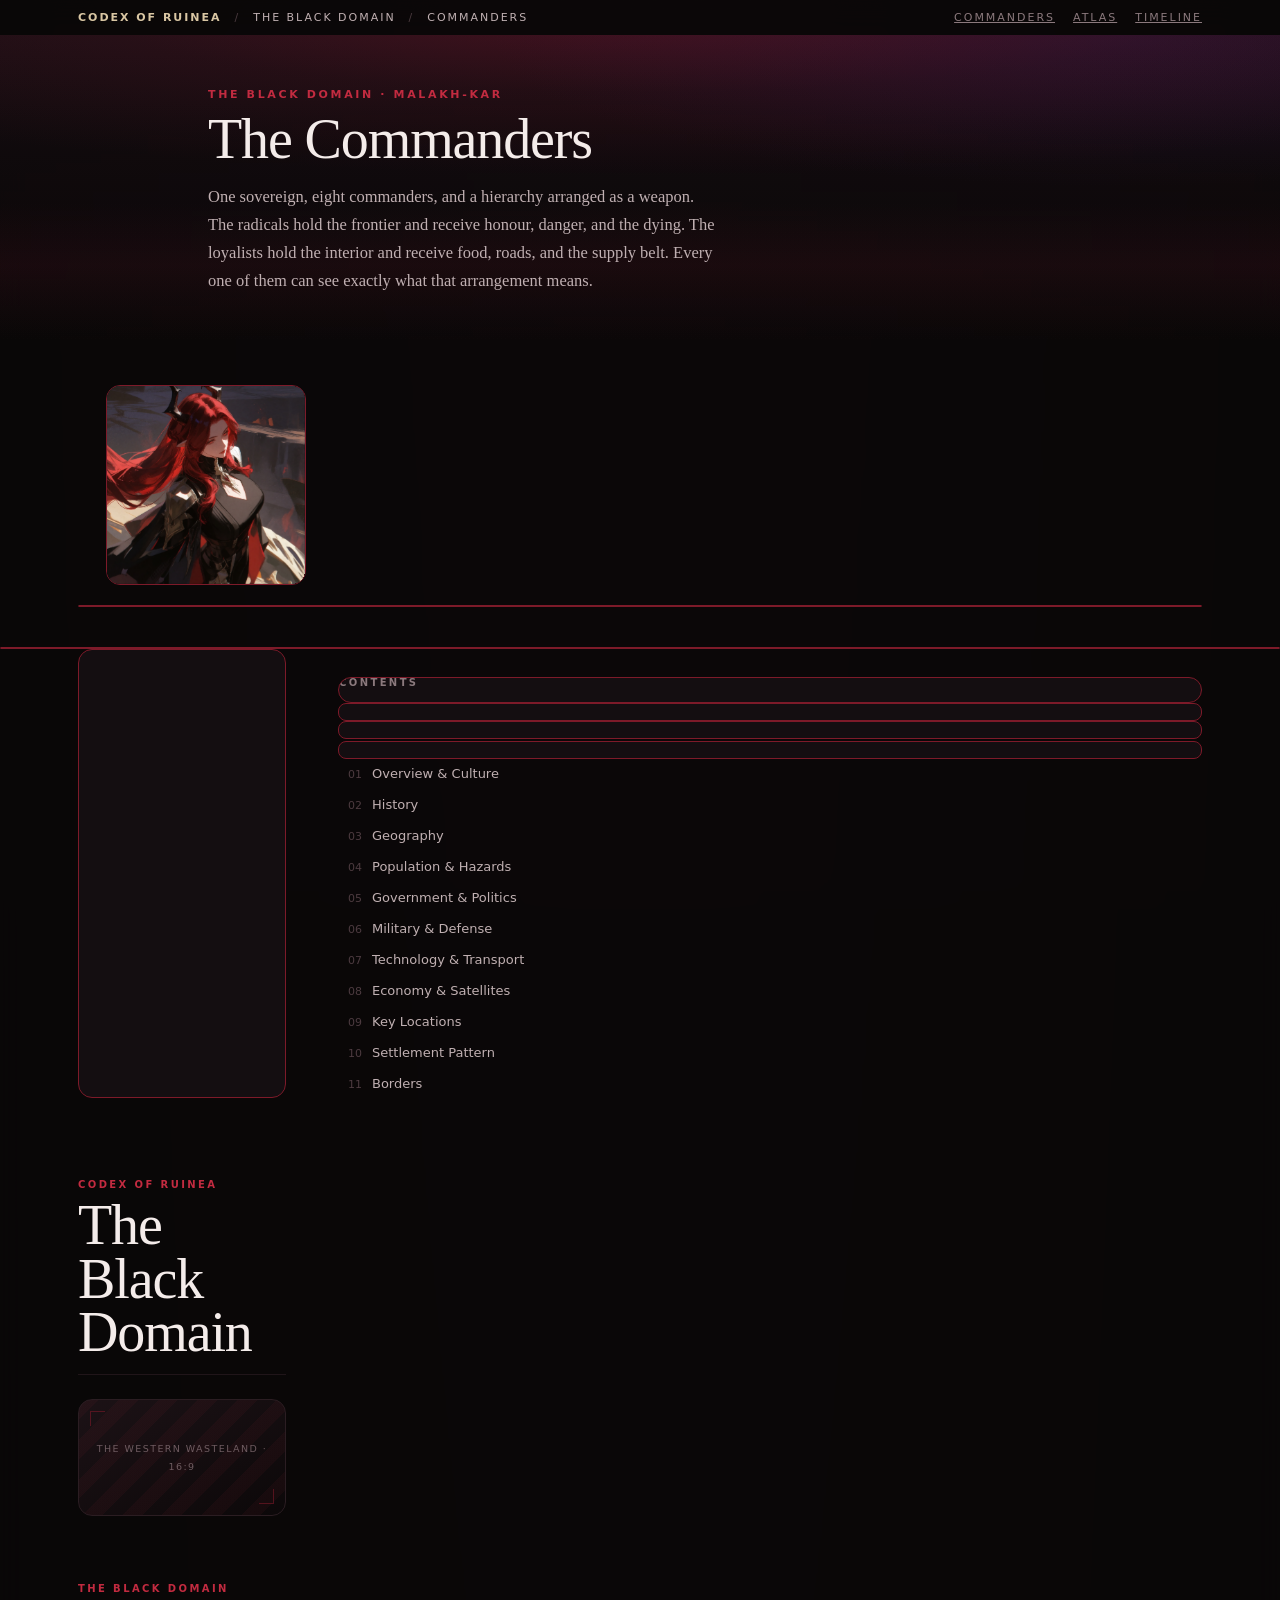
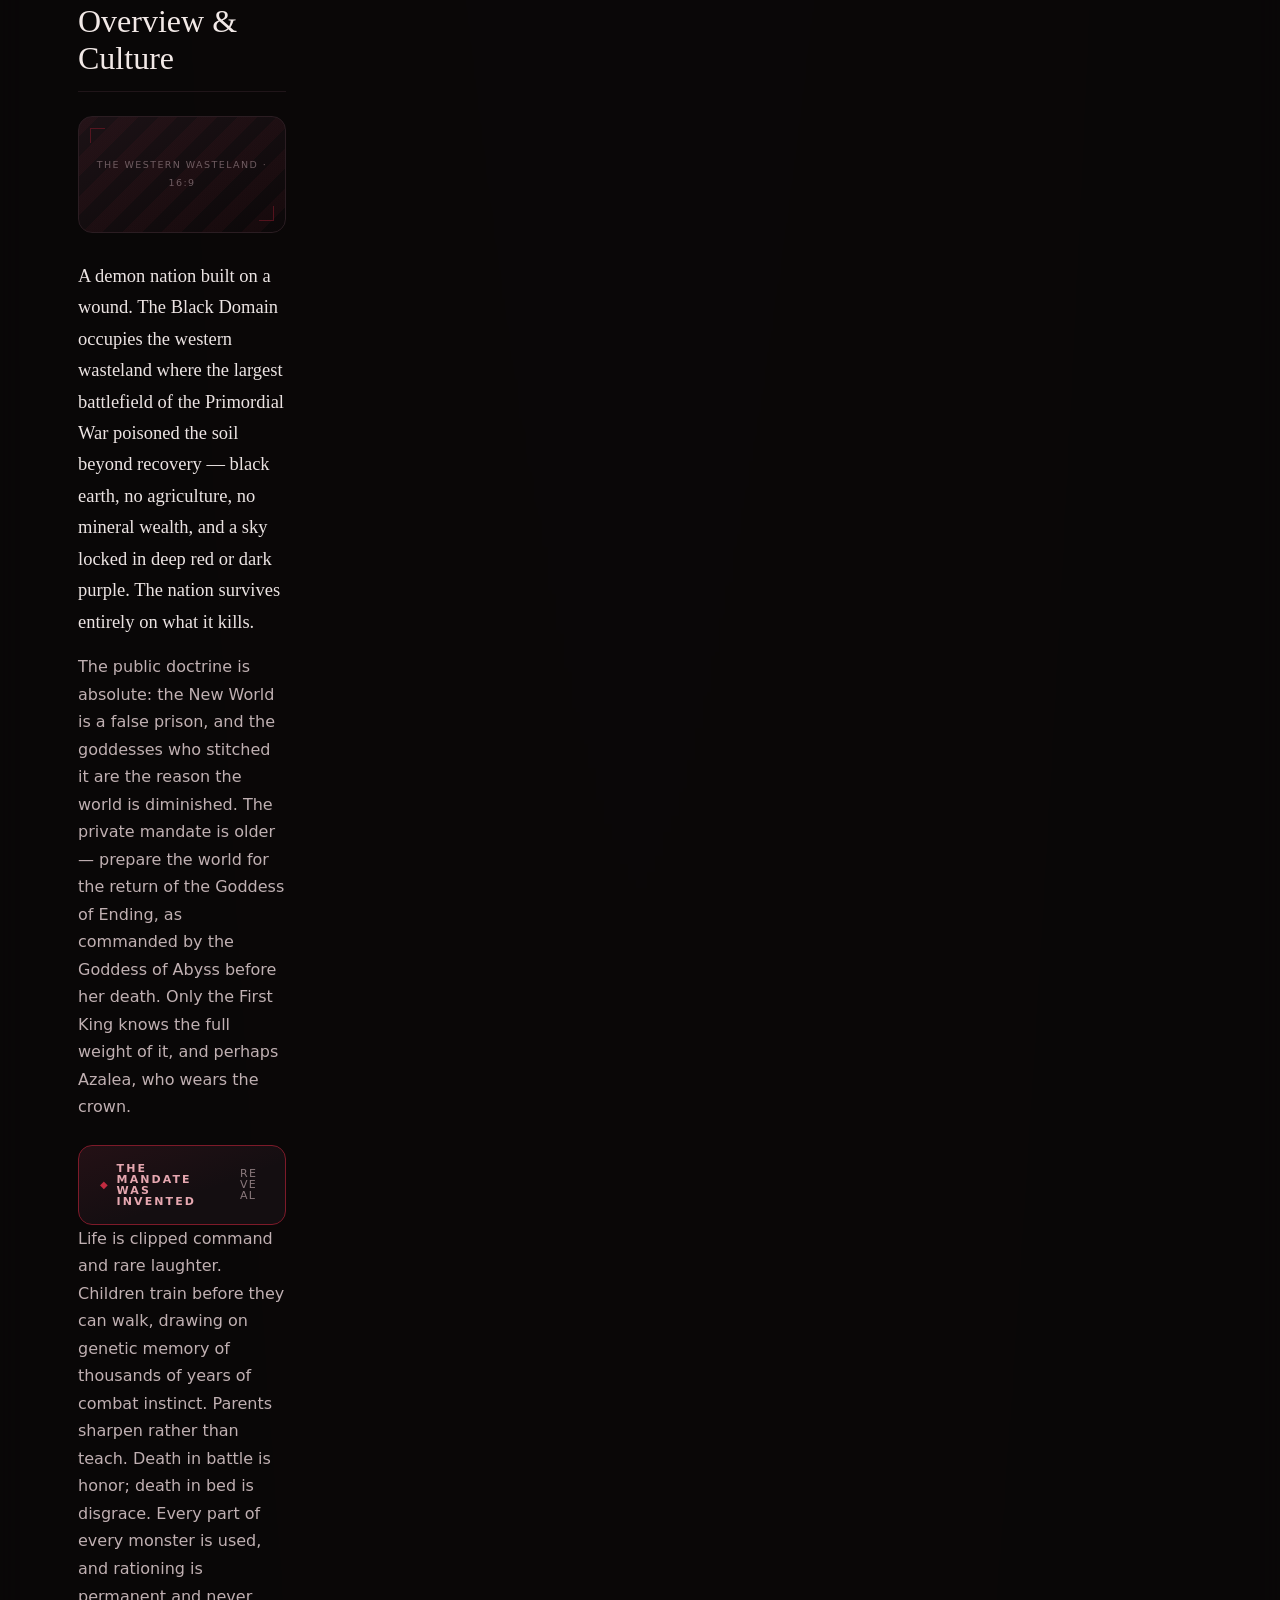
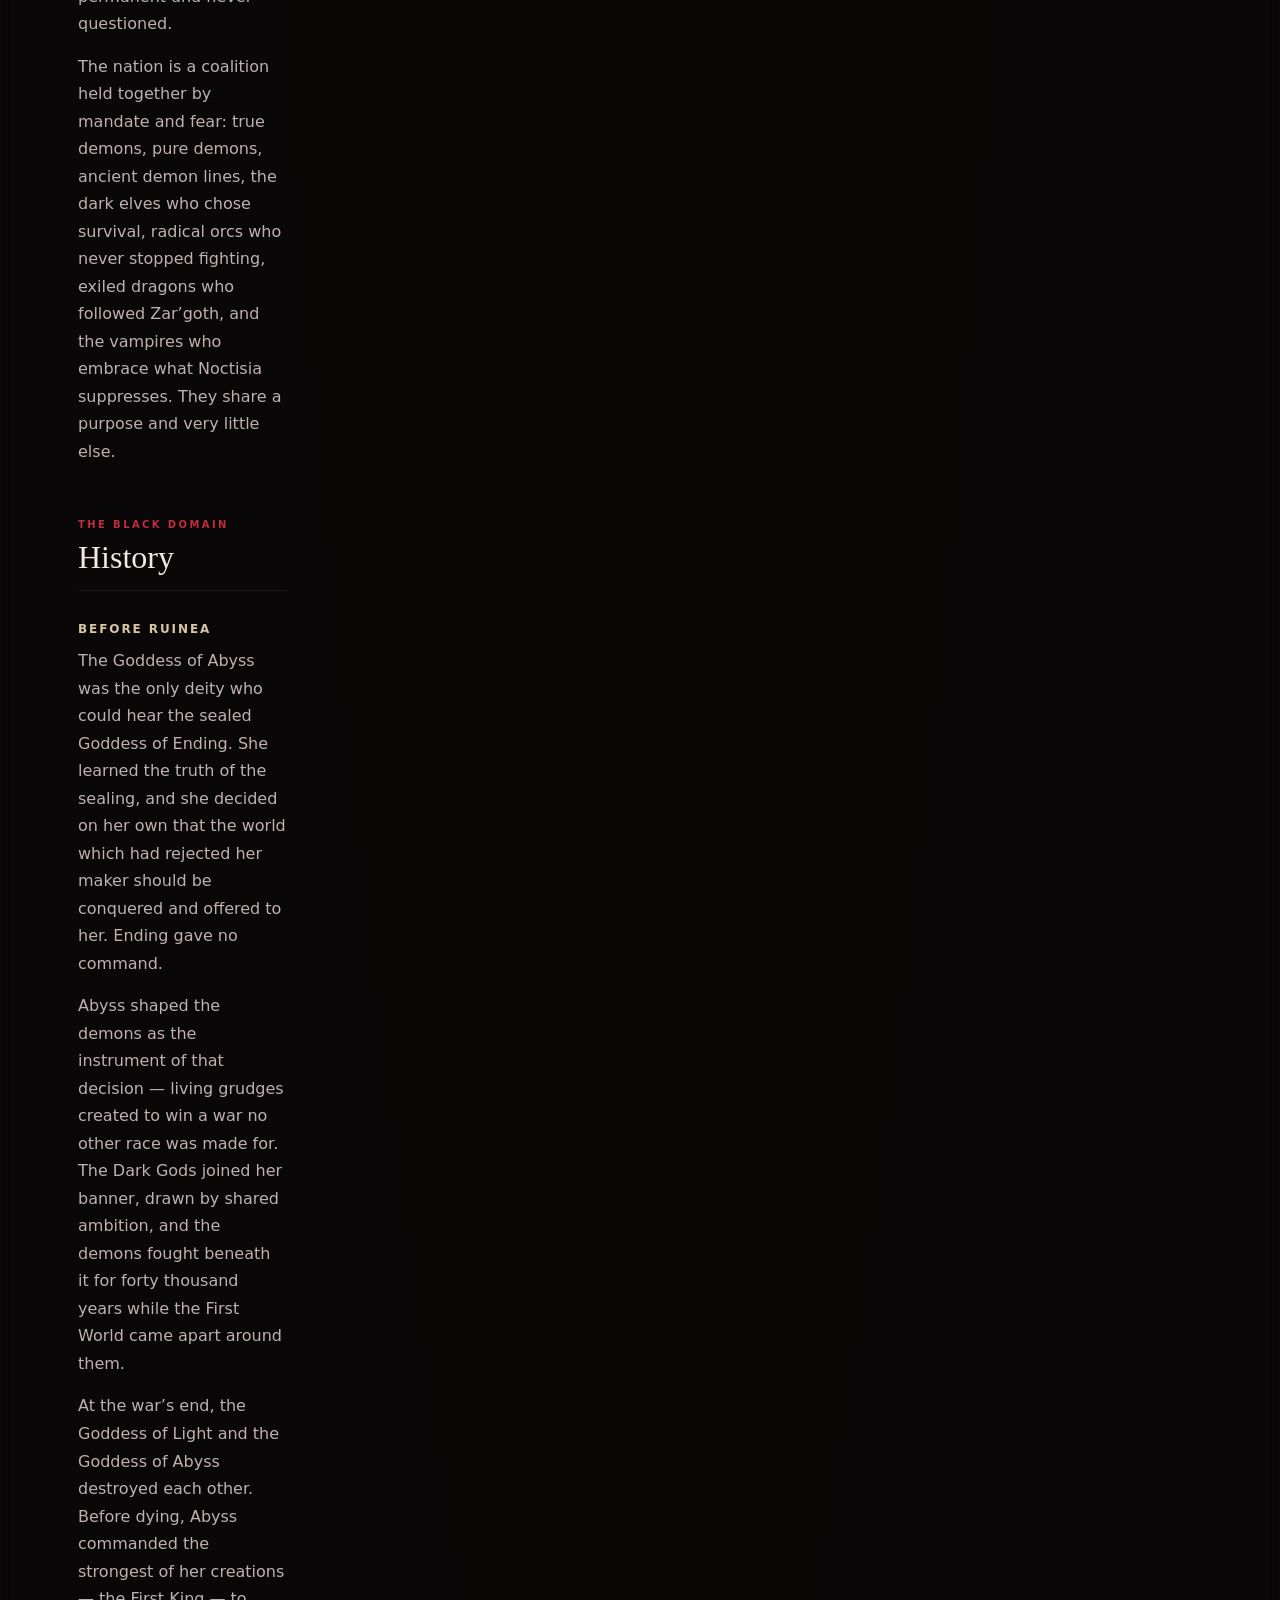
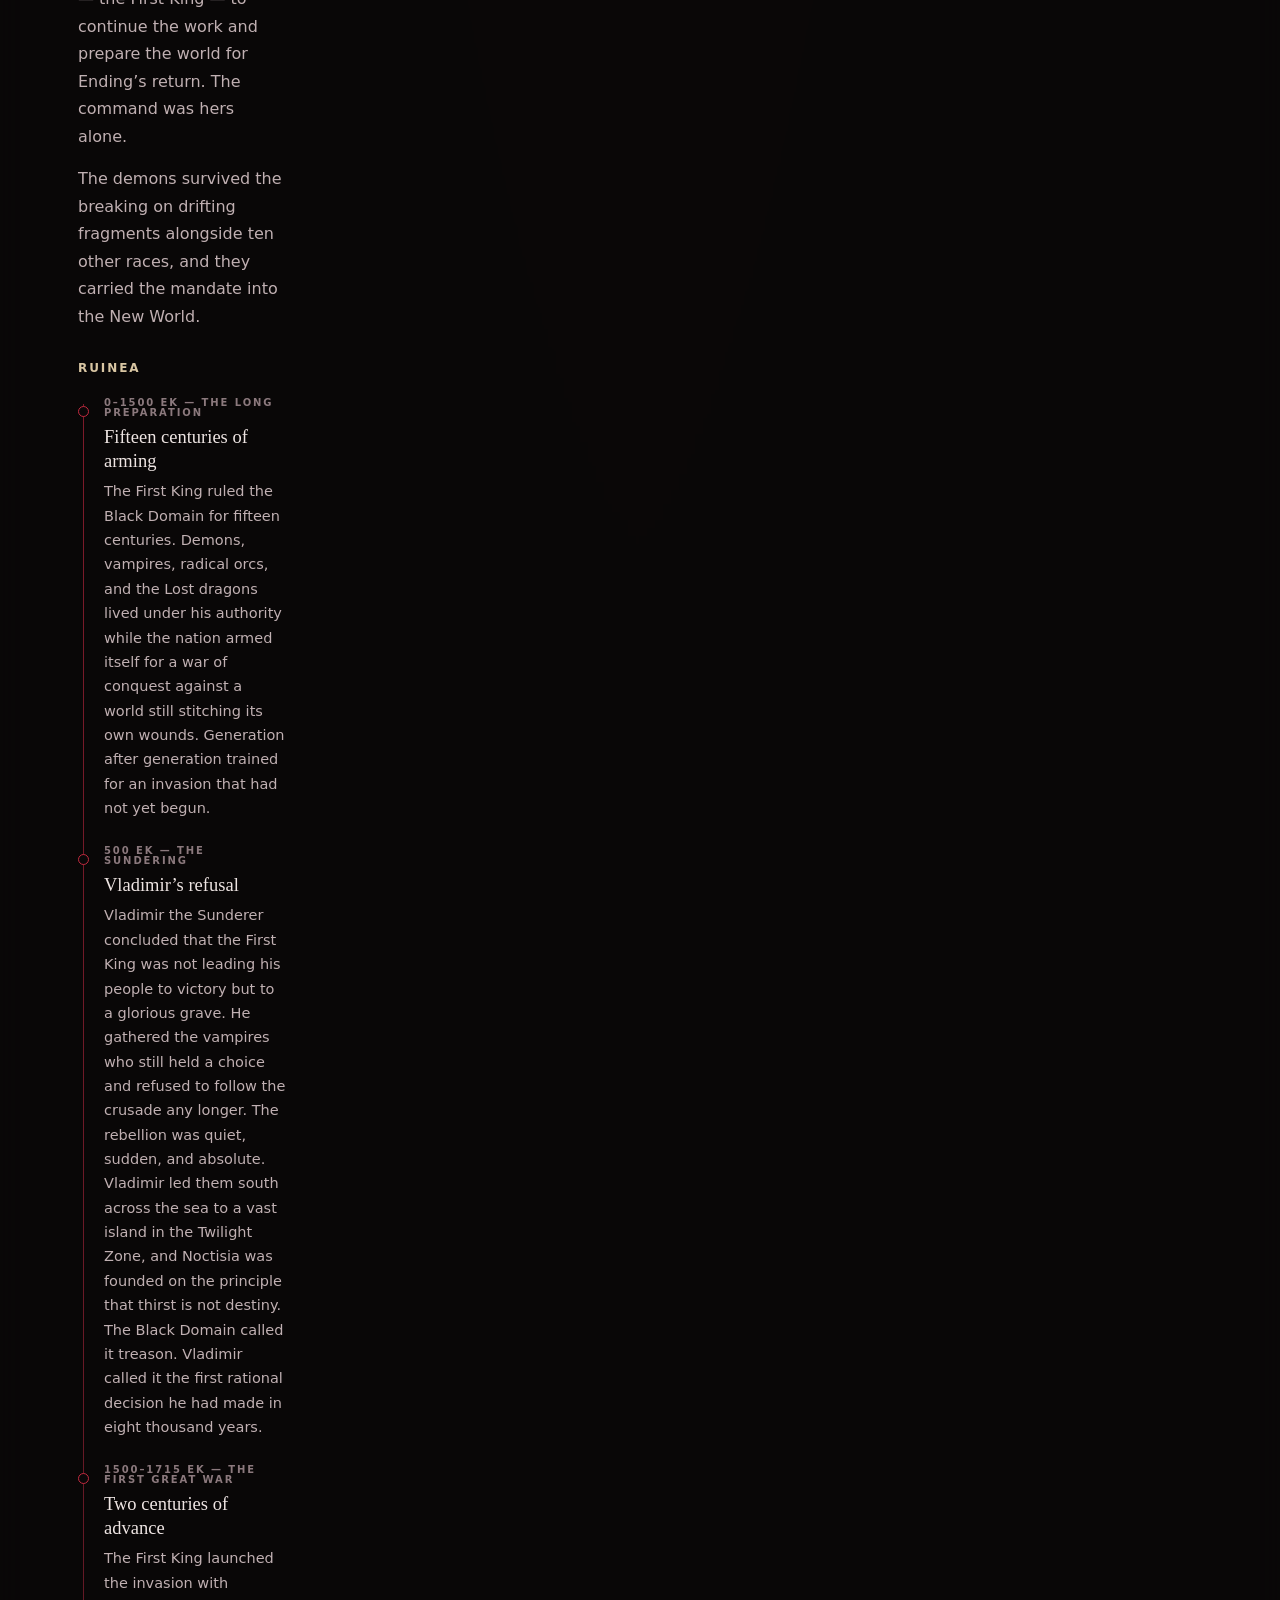
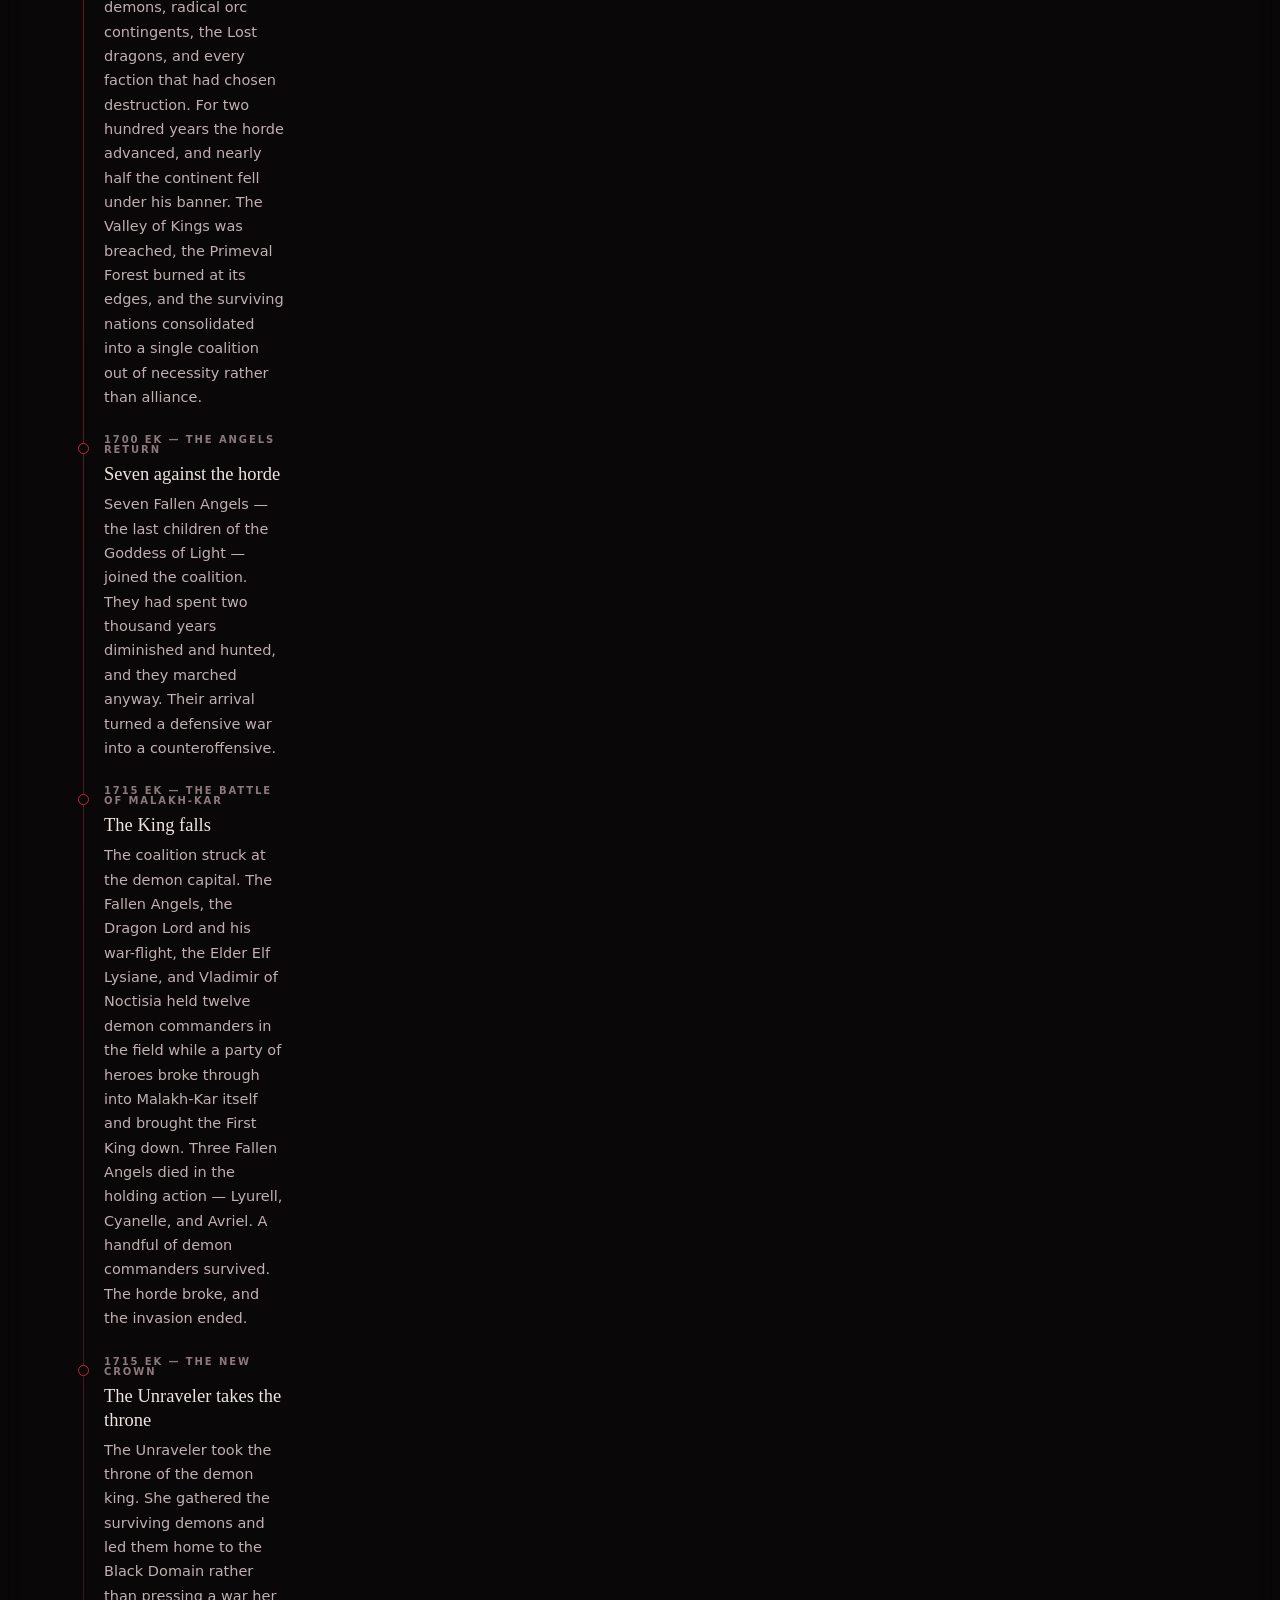
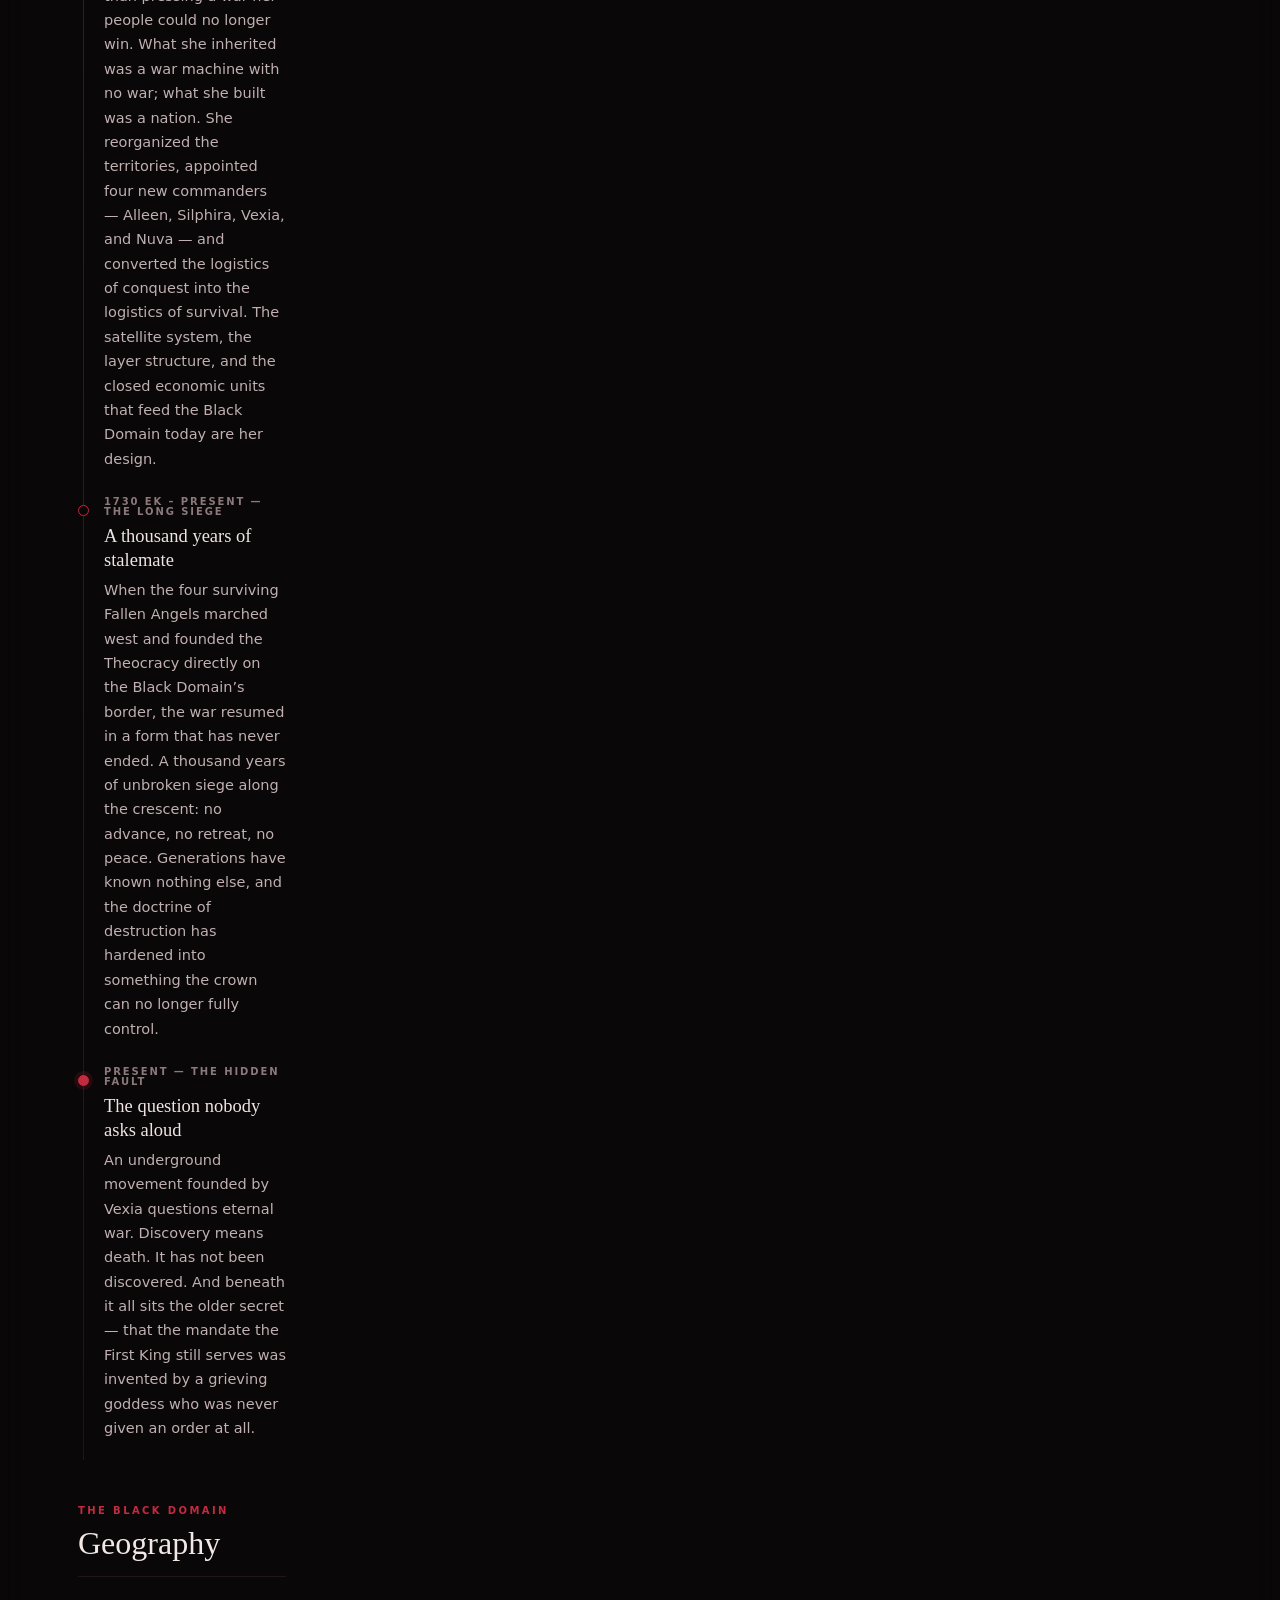
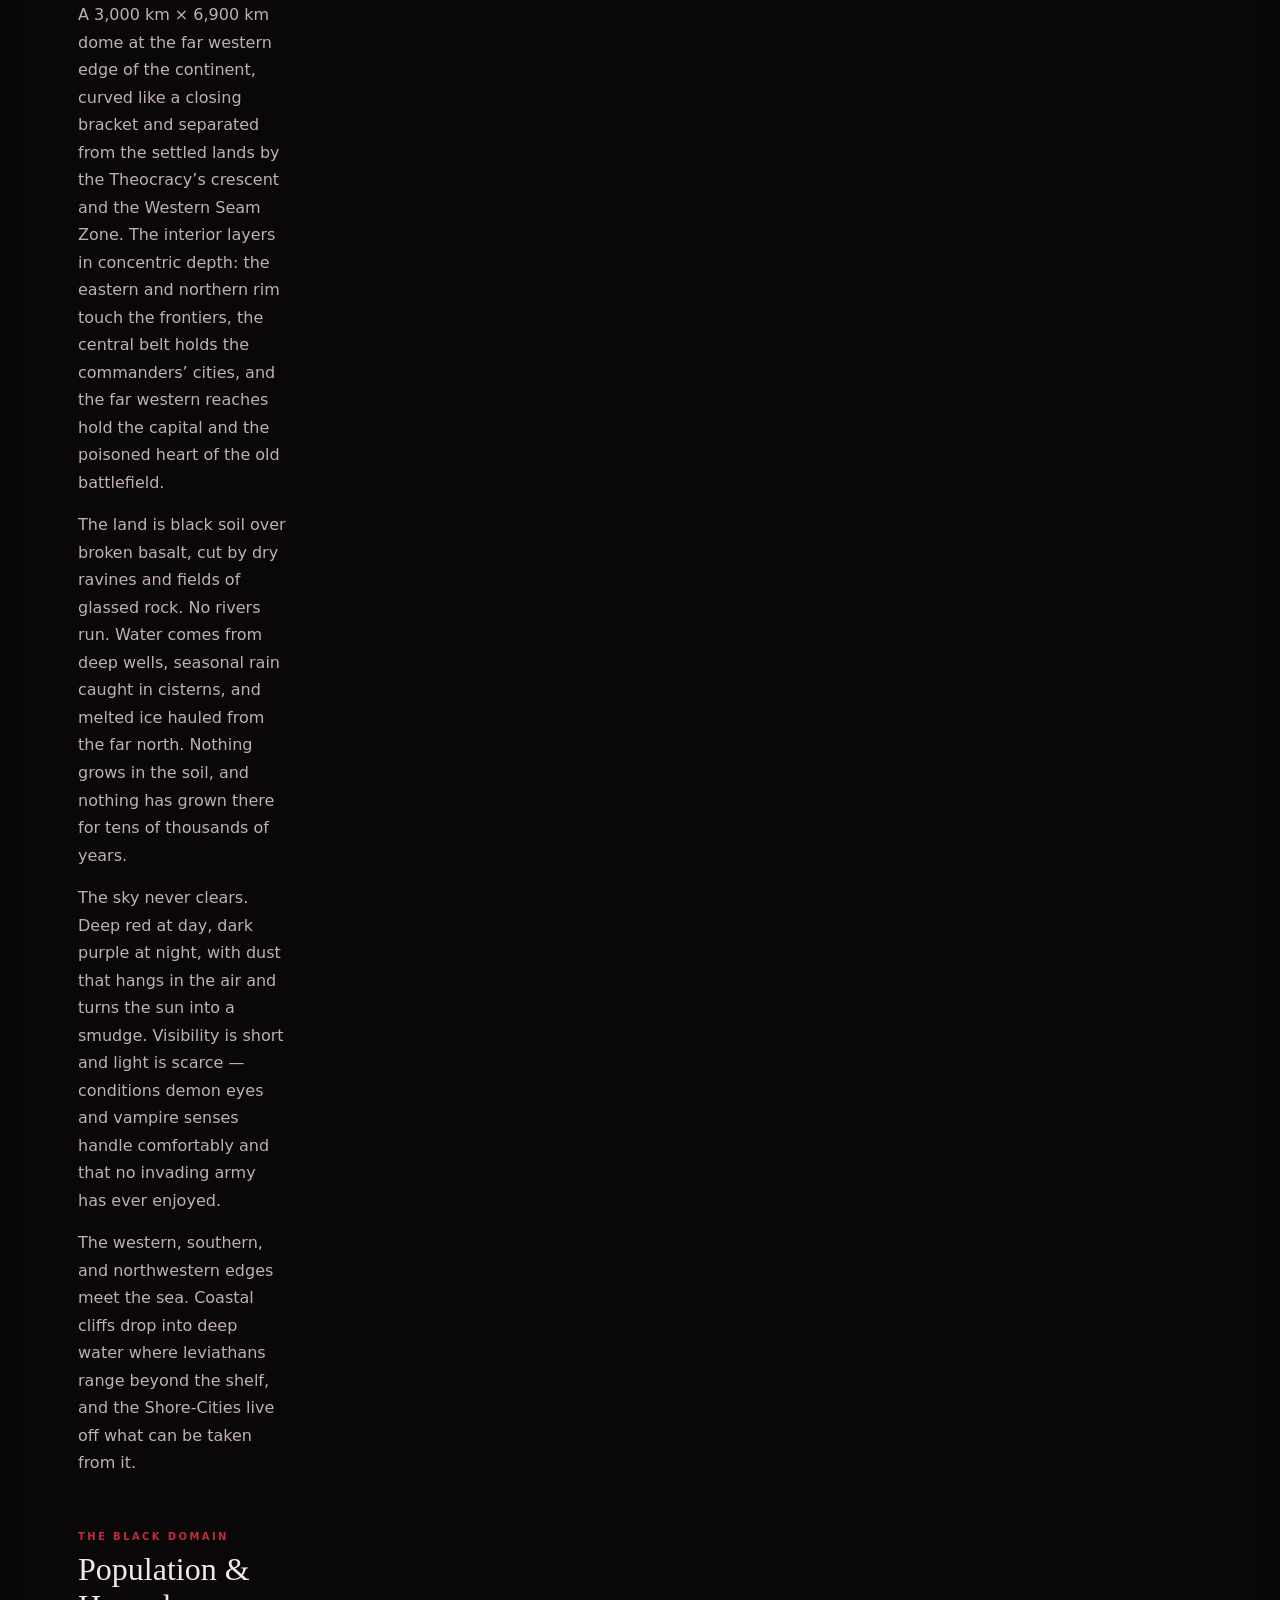
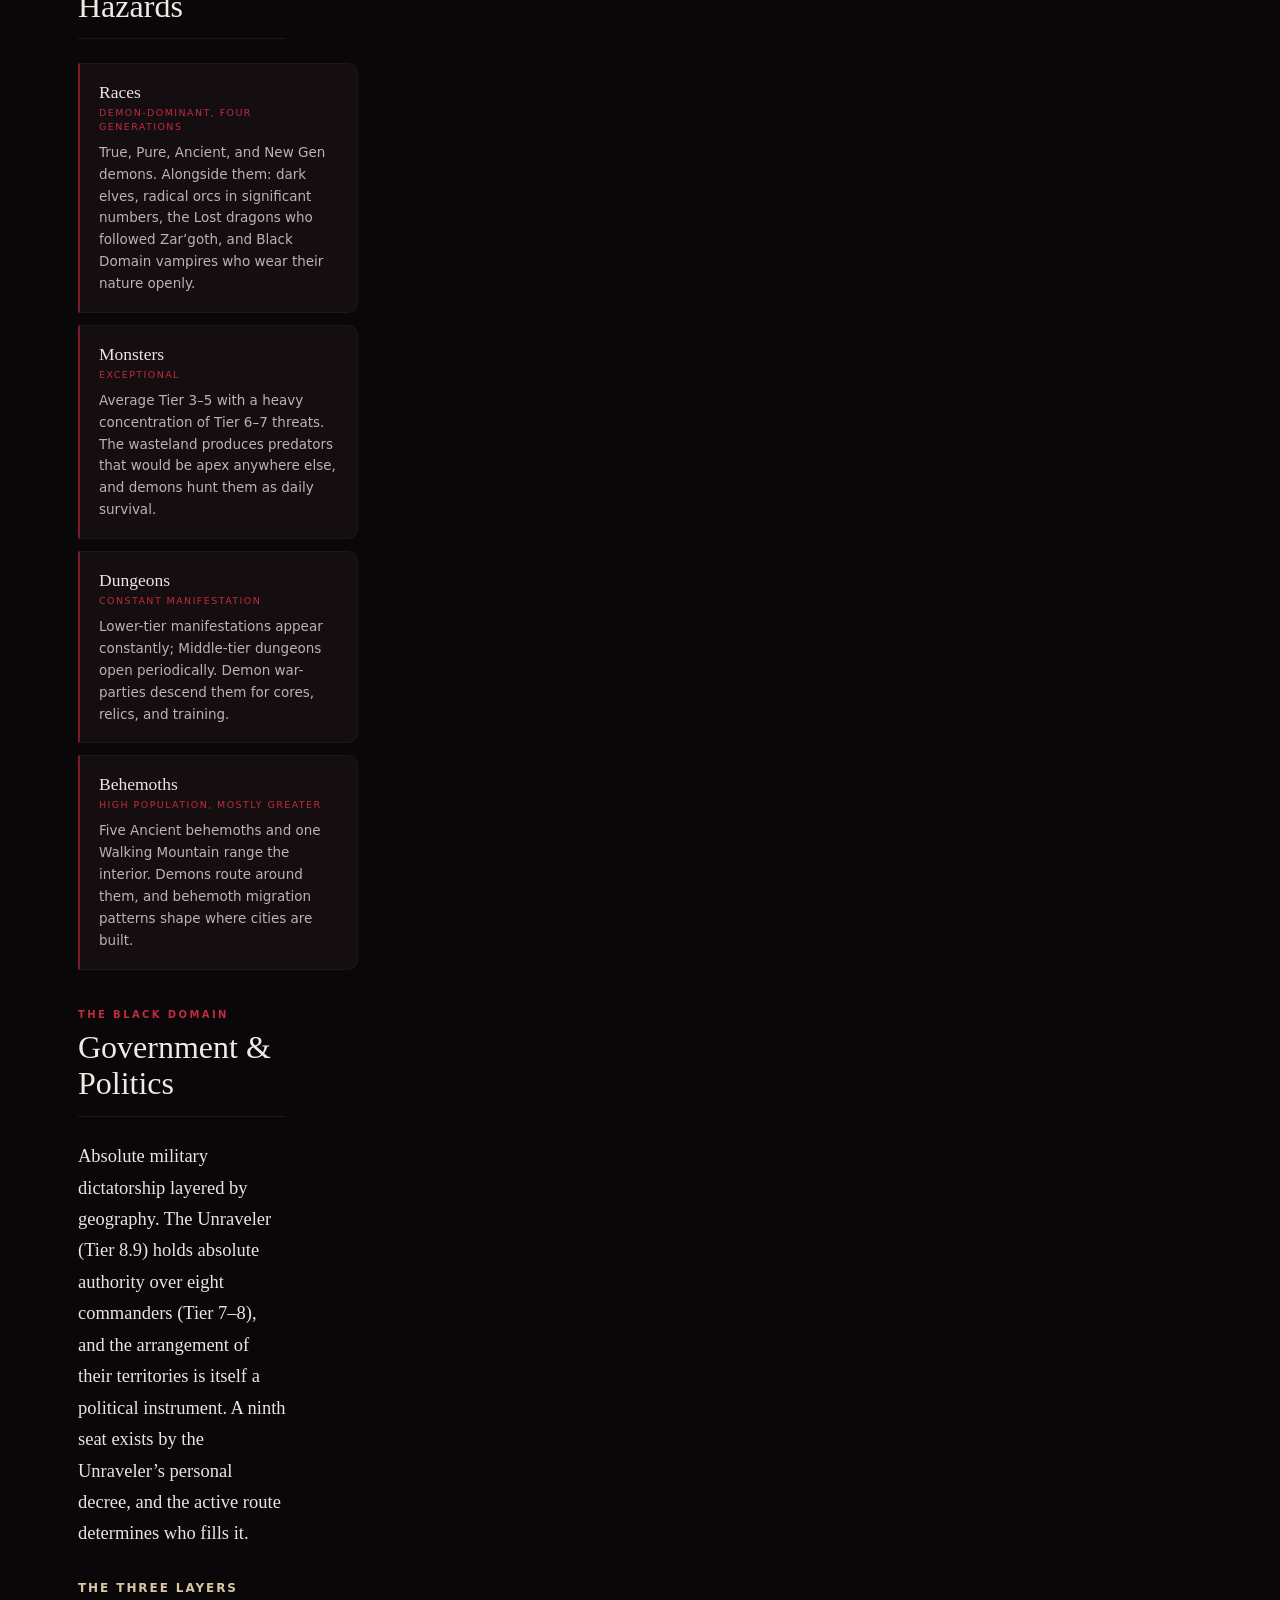
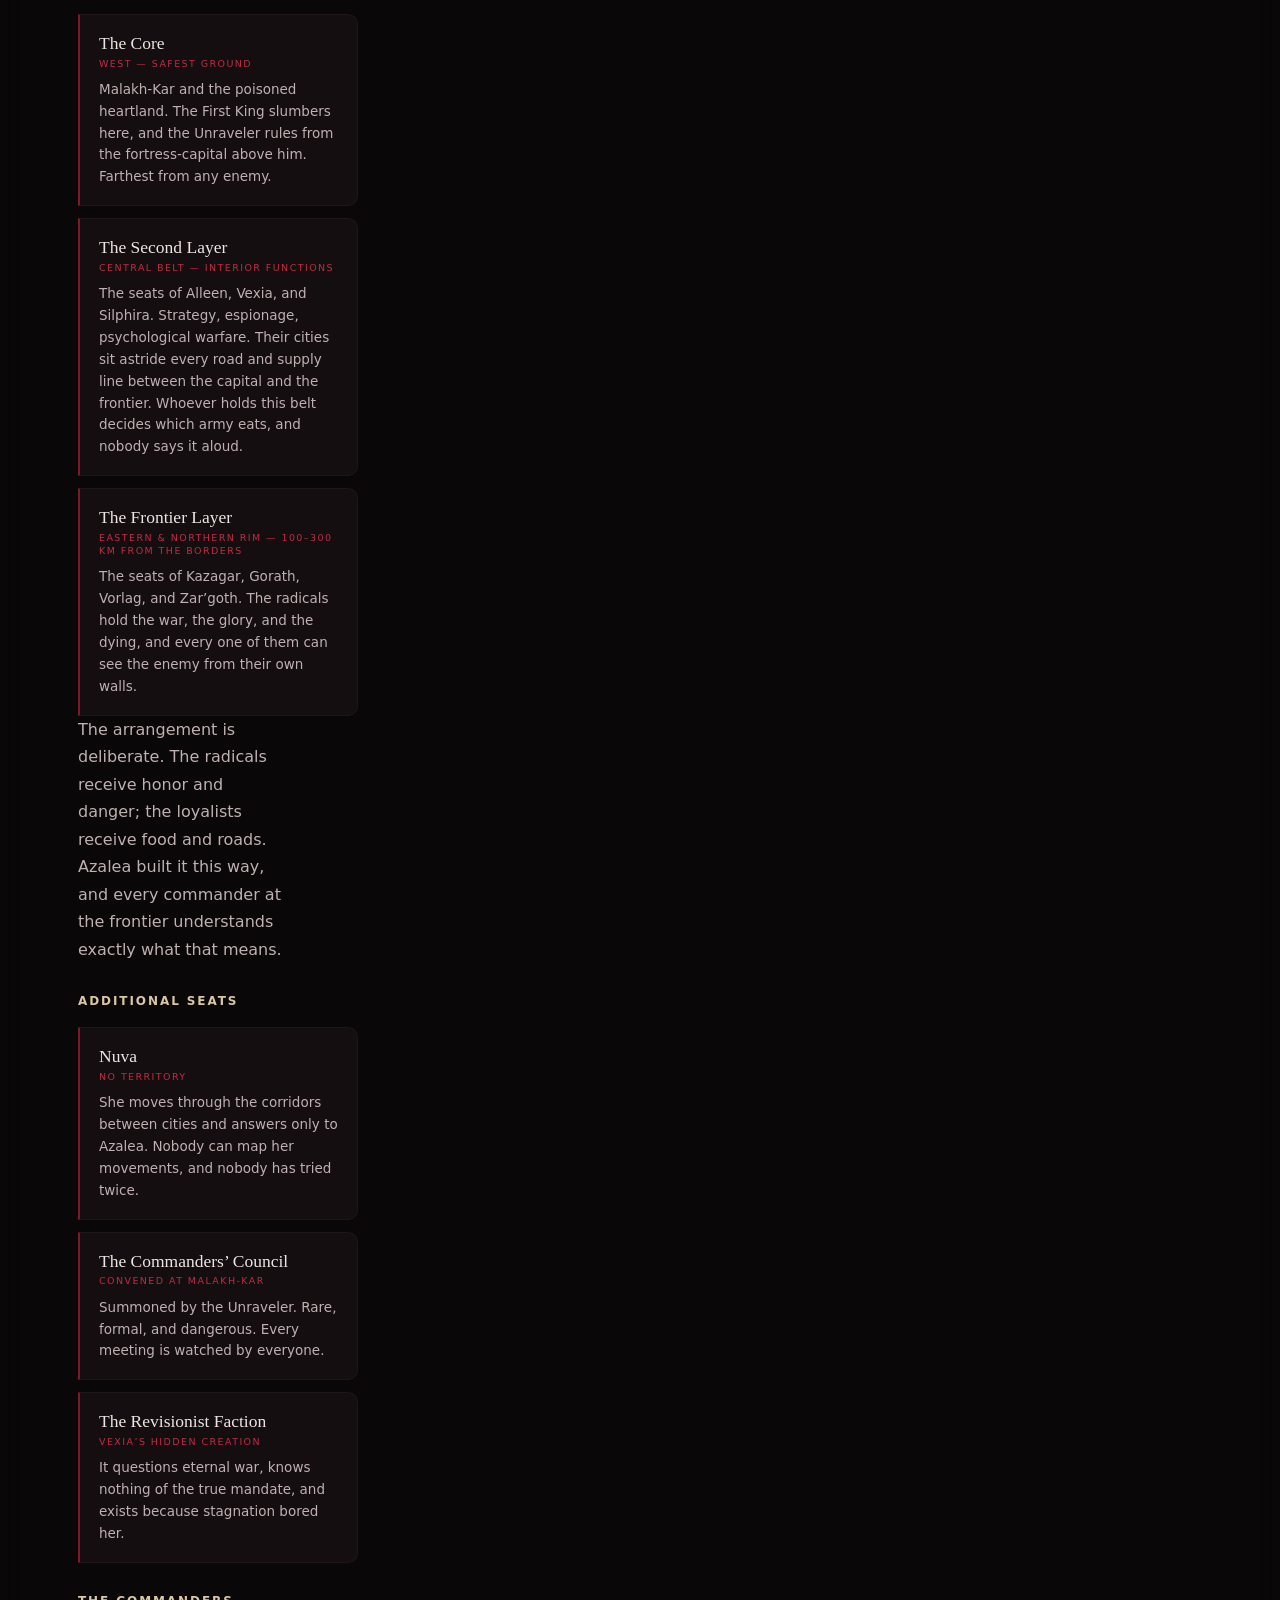
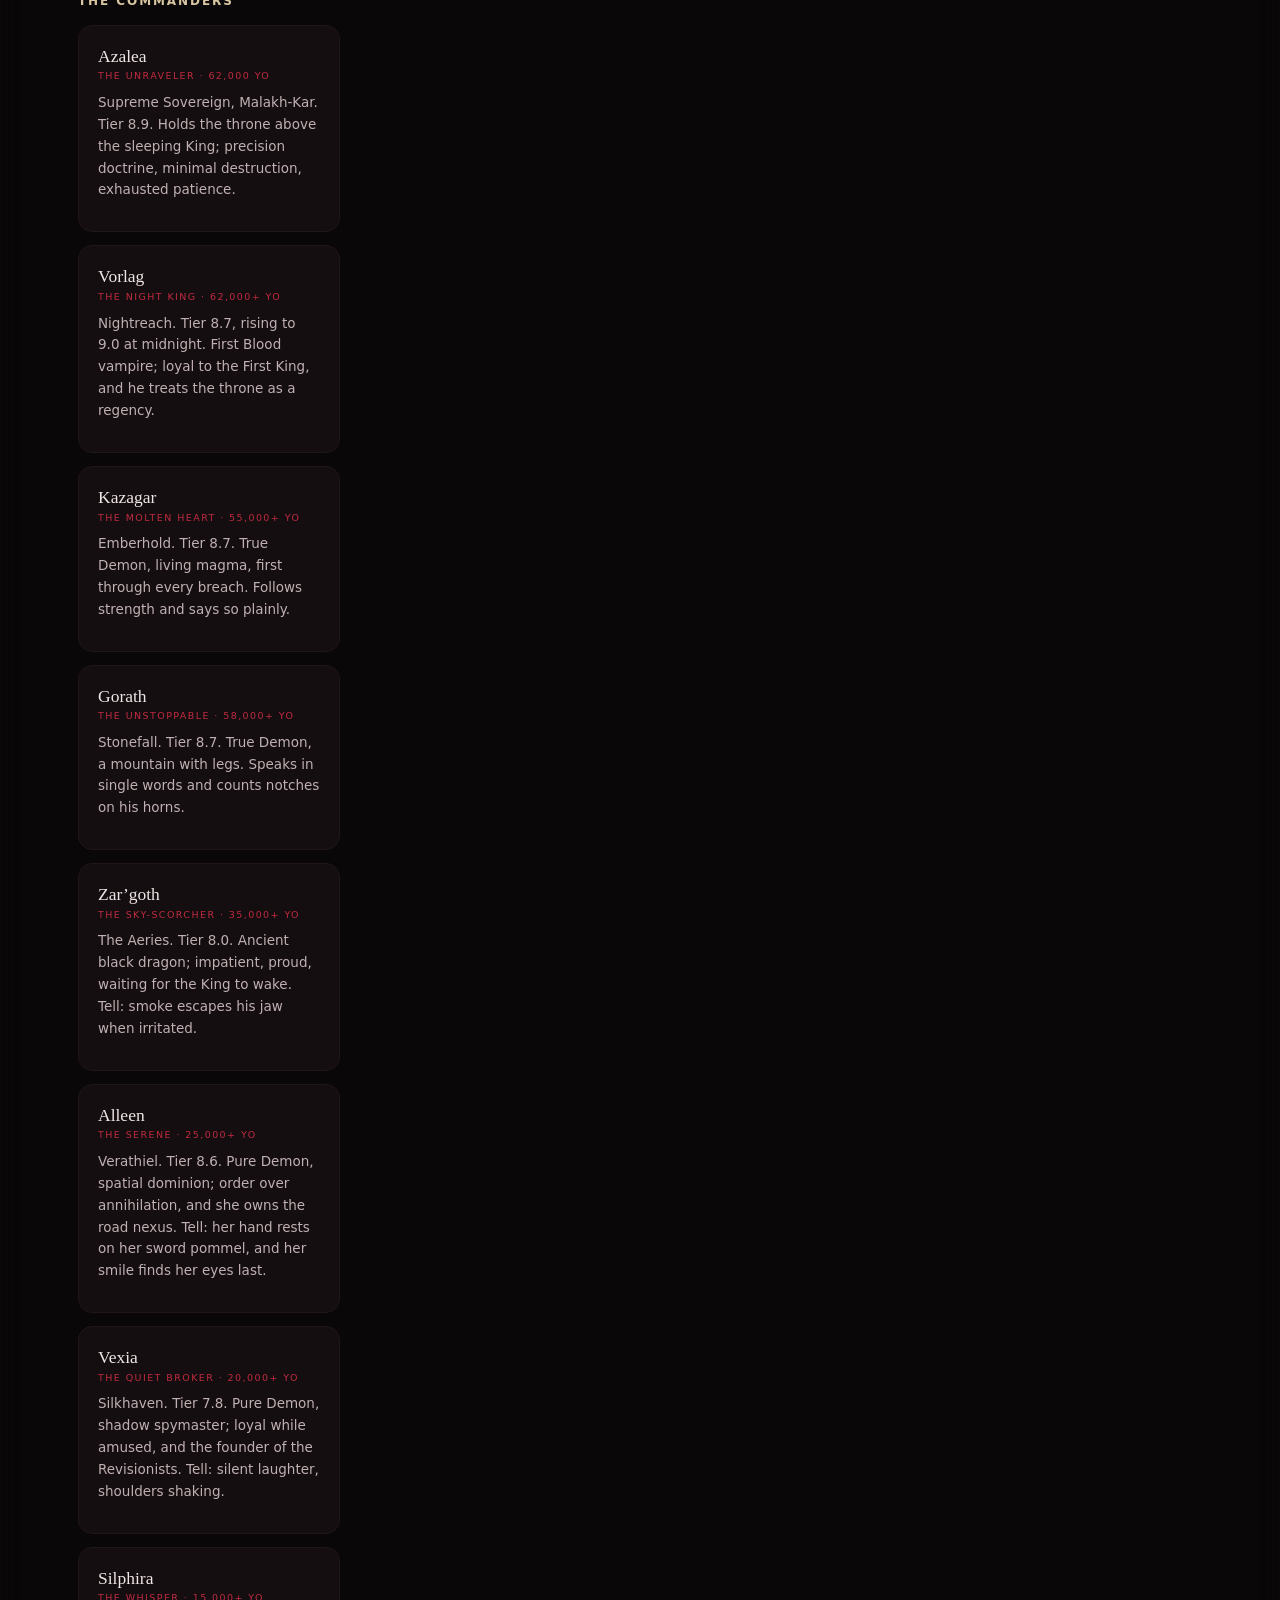
==== commit b41c2e79: "chore(index): patch otomatis [skip ci]" ====
--- a/index.html
+++ b/index.html
@@ -6,6 +6,7 @@
 <meta name="theme-color" content="#0a0708">
 <title>Codex of Ruinea — The Black Domain</title>
 <style>
+
 
 /* ═══ TOKENS ═══ */
 :root{
@@ -360,6 +361,7 @@
 .cmd-scroll .cmd{flex:0 0 200px;scroll-snap-align:start}
 @media (max-width:900px){.cmd-scroll .cmd{flex:0 0 160px}
   .cmd-scroll{padding:4px 20px 16px}}
+
 </style>
 </head>
 <body>
@@ -389,68 +391,17 @@
       </div>
     </div>
   </header>
-  <div class="wrap">
-    <div class="view" id="view-roster">
-  <header class="hero">
-    <div class="hero__in hero__in--wide">
-      <div>
-        <p class="eyebrow">The Black Domain · Malakh-Kar</p>
-        <h1 class="sm">The Commanders</h1>
-        <p class="hero__tag">
-          One sovereign, eight commanders, and a hierarchy arranged as a weapon. The radicals
-          hold the frontier and receive honour, danger, and the dying. The loyalists hold the
-          interior and receive food, roads, and the supply belt. Every one of them can see
-          exactly what that arrangement means.
-        </p>
-      </div>
-    </div>
-  </header>
-  <div class="wrap">
+  <div class="wrap" style="padding-bottom:40px">
     <div class="cmd-scroll">
       <a class="cmd cmd--lead" href="commander.html#azalea"><div class="ph" data-img="azalea-grid" data-fit="cover" data-alt="Azalea"></div>
-        <div class="cmd__body"><div class="cmd__name">Azalea</div><div class="cmd__title">The Unraveler</div>
-        <div class="cmd__meta"><span>Malakh-Kar</span><b>8.9</b></div></div></a>
-
-      <a class="cmd" href="commander.html#vorlag"><div class="ph" data-img="vorlag-grid" data-fit="cover" data-alt="Vorlag"></div>
-        <div class="cmd__body"><div class="cmd__name">Vorlag</div><div class="cmd__title">The Night King</div>
-        <div class="cmd__meta"><span>Nightreach</span><b>8.7</b></div></div></a>
-
-      <a class="cmd" href="commander.html#kazagar"><div class="ph" data-img="kazagar-grid" data-fit="cover" data-alt="Kazagar"></div>
-        <div class="cmd__body"><div class="cmd__name">Kazagar</div><div class="cmd__title">The Molten Heart</div>
-        <div class="cmd__meta"><span>Emberhold</span><b>8.7</b></div></div></a>
-
-      <a class="cmd" href="commander.html#gorath"><div class="ph" data-img="gorath-grid" data-fit="cover" data-alt="Gorath"></div>
-        <div class="cmd__body"><div class="cmd__name">Gorath</div><div class="cmd__title">The Unstoppable</div>
-        <div class="cmd__meta"><span>Stonefall</span><b>8.7</b></div></div></a>
-
-      <a class="cmd" href="commander.html#alleen"><div class="ph" data-img="alleen-grid" data-fit="cover" data-alt="Alleen"></div>
-        <div class="cmd__body"><div class="cmd__name">Alleen</div><div class="cmd__title">The Serene</div>
-        <div class="cmd__meta"><span>Verathiel</span><b>8.6</b></div></div></a>
-
-      <a class="cmd" href="commander.html#zargoth"><div class="ph" data-img="zargoth-grid" data-fit="cover" data-alt="Zar'goth"></div>
-        <div class="cmd__body"><div class="cmd__name">Zar'goth</div><div class="cmd__title">The Sky-Scorcher</div>
-        <div class="cmd__meta"><span>The Aeries</span><b>8.0</b></div></div></a>
-
-      <a class="cmd" href="commander.html#vexia"><div class="ph" data-img="vexia-grid" data-fit="cover" data-alt="Vexia"></div>
-        <div class="cmd__body"><div class="cmd__name">Vexia</div><div class="cmd__title">The Quiet Broker</div>
-        <div class="cmd__meta"><span>Silkhaven</span><b>7.8</b></div></div></a>
-
-      <a class="cmd" href="commander.html#silphira"><div class="ph" data-img="silphira-grid" data-fit="cover" data-alt="Silphira"></div>
-        <div class="cmd__body"><div class="cmd__name">Silphira</div><div class="cmd__title">The Whisper</div>
-        <div class="cmd__meta"><span>Vaelthorn</span><b>7.7</b></div></div></a>
-
-      <a class="cmd" href="commander.html#nuva"><div class="ph" data-img="nuva-grid" data-fit="cover" data-alt="Nuva"></div>
-        <div class="cmd__body"><div class="cmd__name">Nuva</div><div class="cmd__title">The Shadow That Answers</div>
-        <div class="cmd__meta"><span>No Territory</span><b>7.6</b></div></div></a>
-    </div>
   </div>
 </div>
-  </div>
-</div>
 
 <!-- ══════════ THE BLACK DOMAIN ══════════ -->
-<div class="wrap" style="padding-top:0">
-  <nav class="toc" style="margin:0 0 28px"><ol>
+<div class="layout">
+  <aside class="side">
+    <h2>Contents</h2>
+    <nav class="toc"><ol>
       <li><a href="#bd-overview"><i>01</i>Overview &amp; Culture</a></li>
       <li><a href="#bd-history"><i>02</i>History</a></li>
       <li><a href="#bd-geography"><i>03</i>Geography</a></li>
@@ -463,7 +414,17 @@
       <li><a href="#bd-settlement"><i>10</i>Settlement Pattern</a></li>
       <li><a href="#bd-borders"><i>11</i>Borders</a></li>
     </ol></nav>
-  <section class="sec" id="bd-overview">
+  </aside>
+  <main>
+    <section class="sec" id="bd-intro" style="padding-top:0">
+      <div class="sec__head">
+        <span class="sec__kick">Codex of Ruinea</span>
+        <h1 class="sm" style="font:400 clamp(30px,5.4vw,56px)/.96 var(--serif);letter-spacing:-.02em;color:#f4ecea;margin:0">The Black Domain</h1>
+      </div>
+      <div class="ph ph--wide" style="margin-bottom:28px" data-img="blackdomain-hero" data-fit="cover" data-label="The western wasteland · 16:9"></div>
+    </section>
+
+    <section class="sec" id="bd-overview">
         <div class="sec__head"><span class="sec__kick">The Black Domain</span><h2>Overview &amp; Culture</h2></div>
         <div class="ph ph--wide" style="margin-bottom:28px" data-img="blackdomain-hero" data-fit="cover" data-label="The western wasteland · 16:9"></div>
         <p class="lead">A demon nation built on a wound. The Black Domain occupies the western wasteland where the largest battlefield of the Primordial War poisoned the soil beyond recovery — black earth, no agriculture, no mineral wealth, and a sky locked in deep red or dark purple. The nation survives entirely on what it kills.</p>
@@ -718,13 +679,13 @@
         </div>
         <p>The Black Domain has exactly two land borders: Gar-Vang in the northeast and the Theocracy along the eastern crescent.</p>
       </section>
+  </main>
 </div>
 
 <script>
 /* ═══ AUTO IMAGE LOADER ═══ */
 (function(){
   const EXT = ['webp','png','jpg','jpeg'];
-
   document.querySelectorAll('.ph[data-img]').forEach(ph => {
     if (ph.dataset.label) {
       const s = document.createElement('span');
@@ -737,7 +698,6 @@
     img.decoding = 'async';
     img.style.objectFit = ph.dataset.fit || 'cover';
     img.style.objectPosition = ph.dataset.pos || 'center';
-
     let i = 0;
     img.onload = () => { ph.classList.add('has-img'); };
     img.onerror = () => {
@@ -746,26 +706,10 @@
       else img.remove();
     };
     img.src = base + '.' + EXT[0];
-
-    ph.prepend(img);        /* masuk DOM dulu */
-    img.loading = 'lazy';   /* baru boleh lazy */
-  });
-
-  /* avatar strip sidebar */
-  document.querySelectorAll('.roster .av').forEach(av => {
-    const link = av.closest('a');
-    const id = link && link.dataset.view;
-    if (!id) return;
-    const base = 'assets/' + id + '-roster';
-    const im = new Image();
-    let i = 0;
-    im.onerror = () => { i++; if (i < EXT.length) im.src = base + '.' + EXT[i]; else im.remove(); };
-    im.onload = () => { av.appendChild(im); };
-    im.src = base + '.' + EXT[0];
+    ph.prepend(img);
+    img.loading = 'lazy';
   });
 })();
-
-
 </script>
 </body>
 </html>
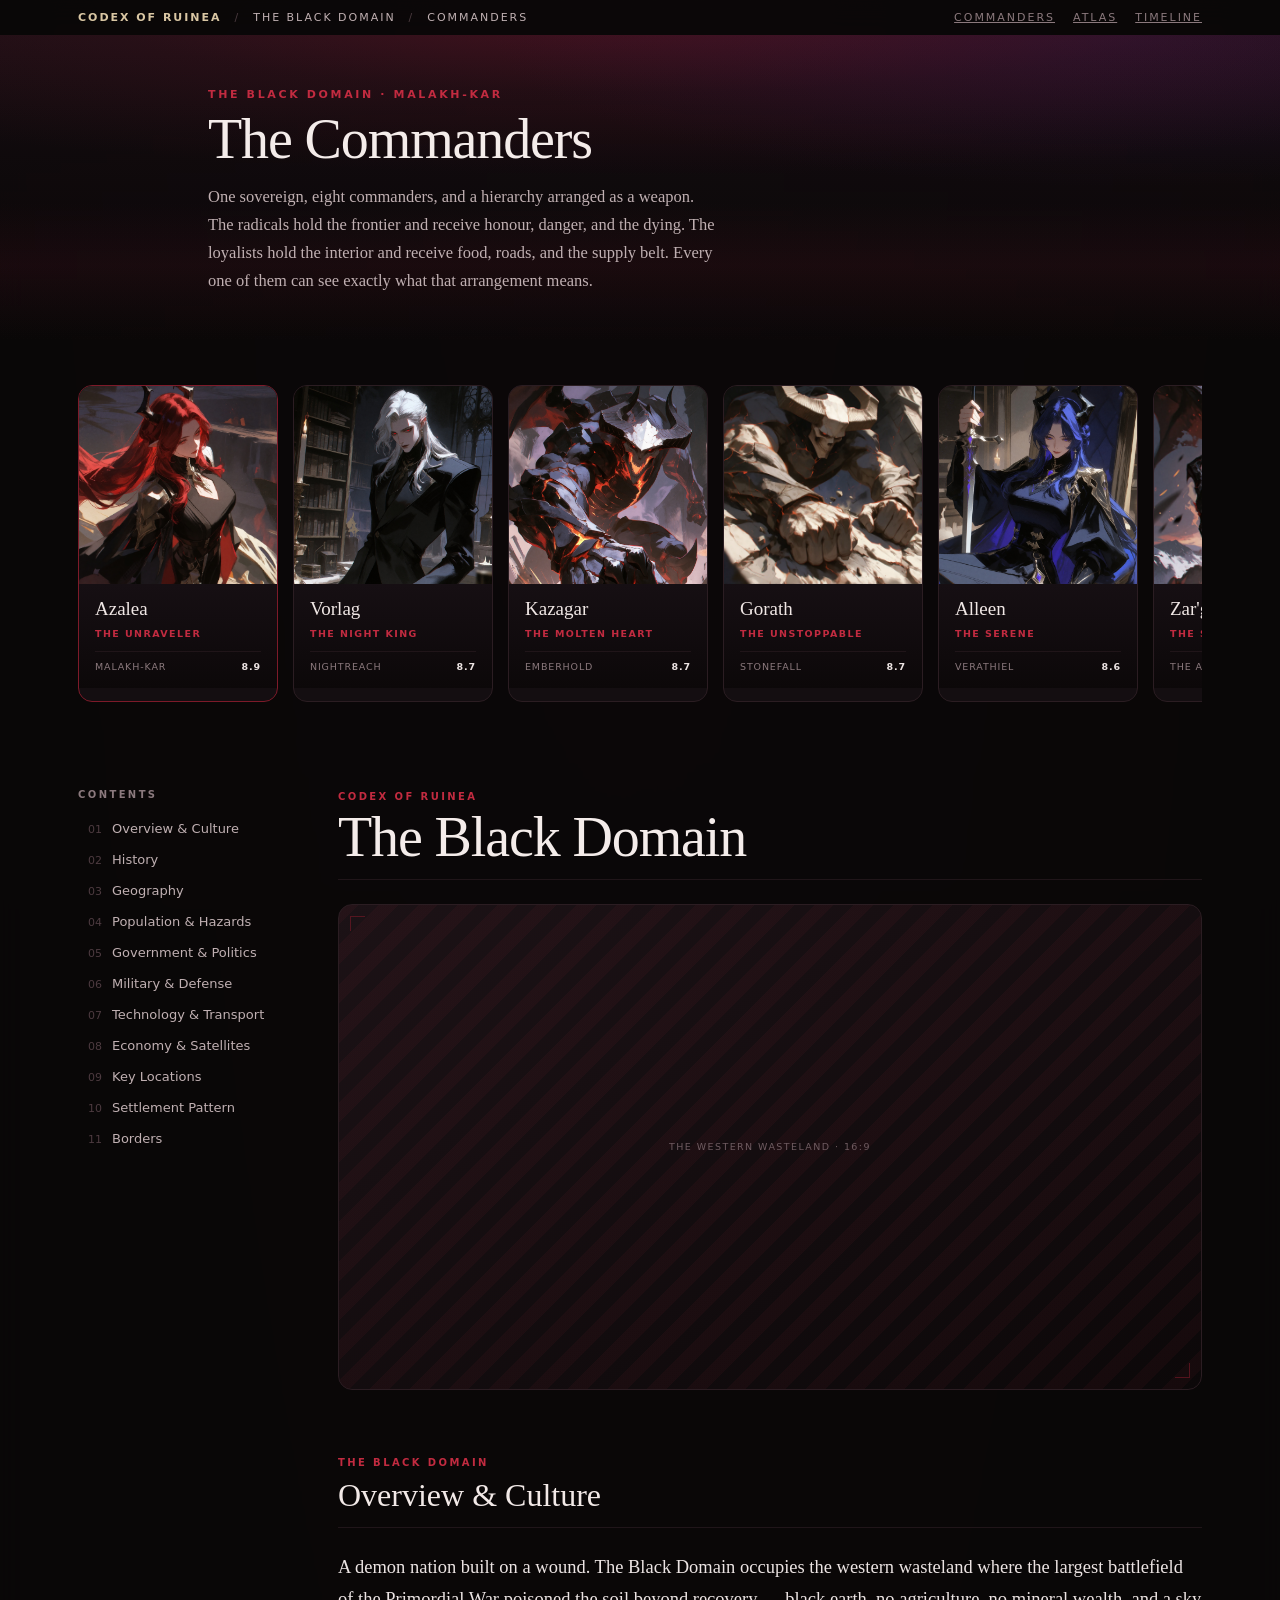
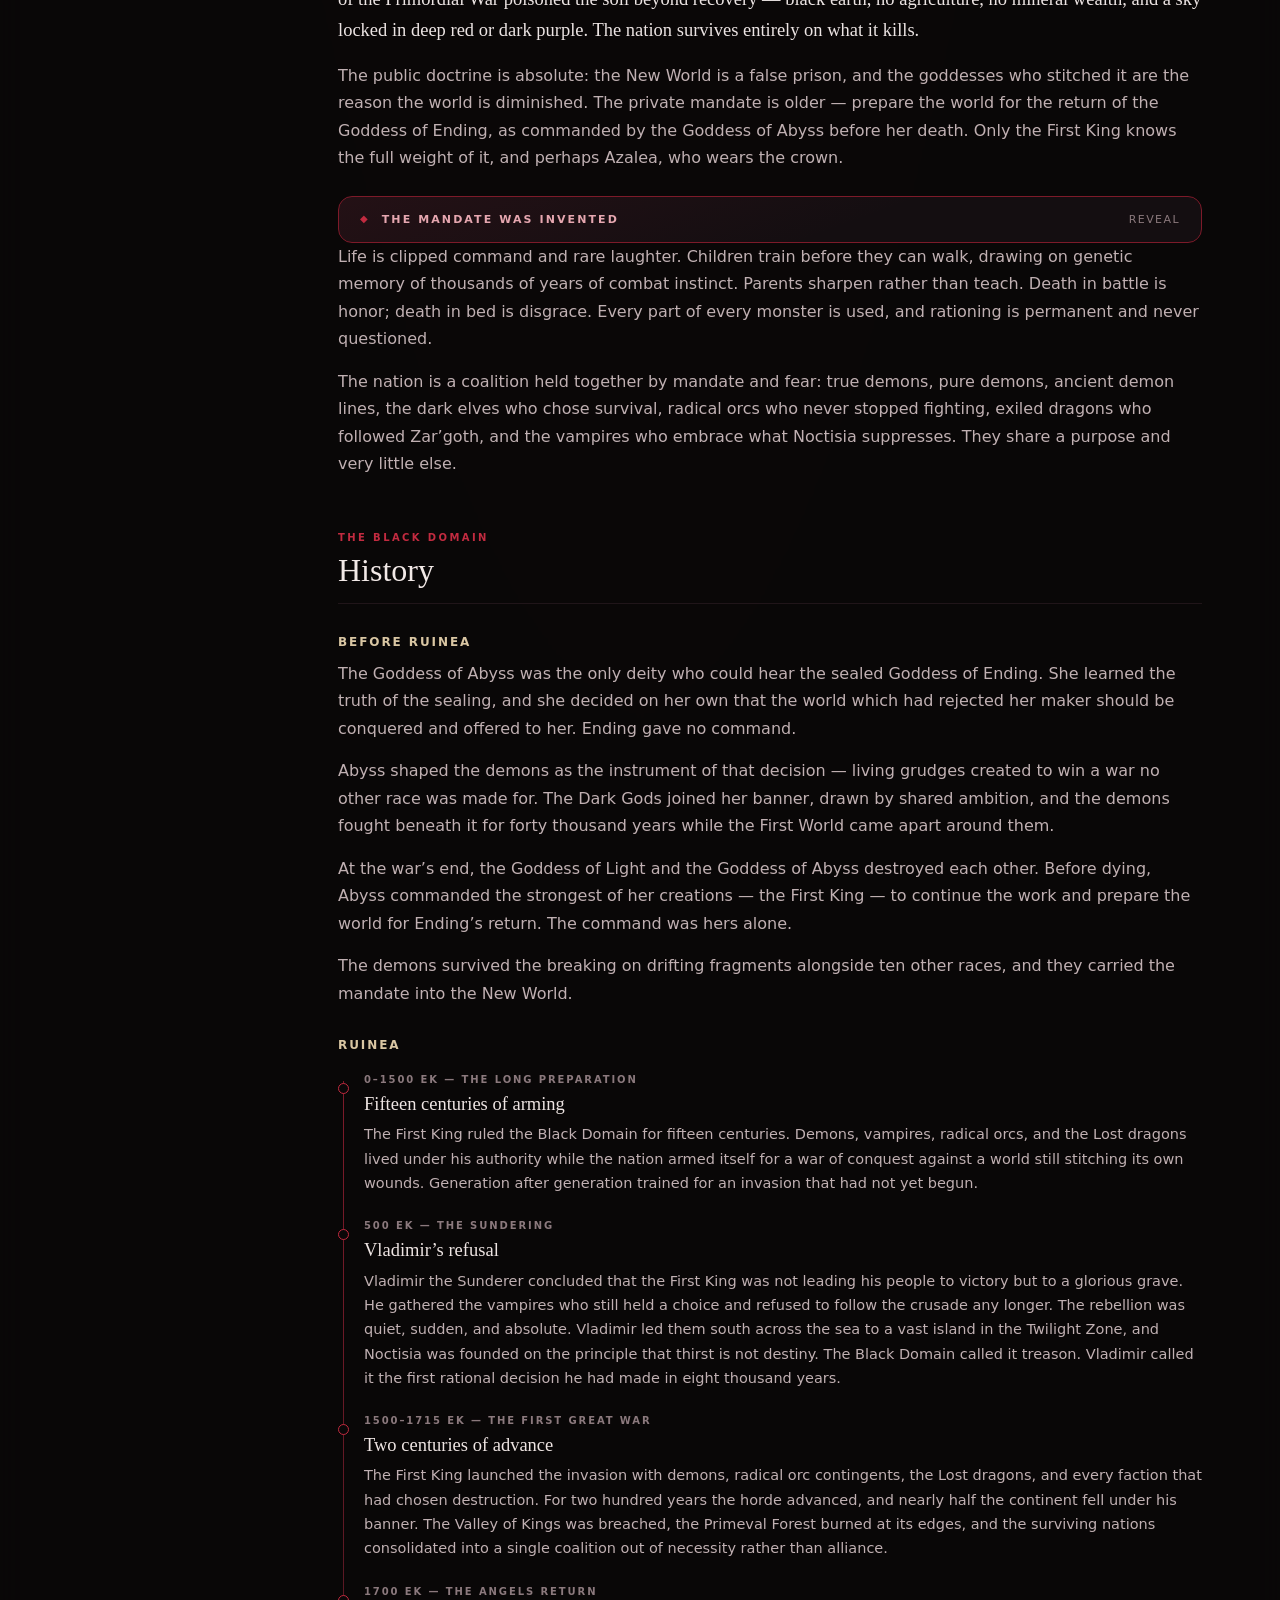
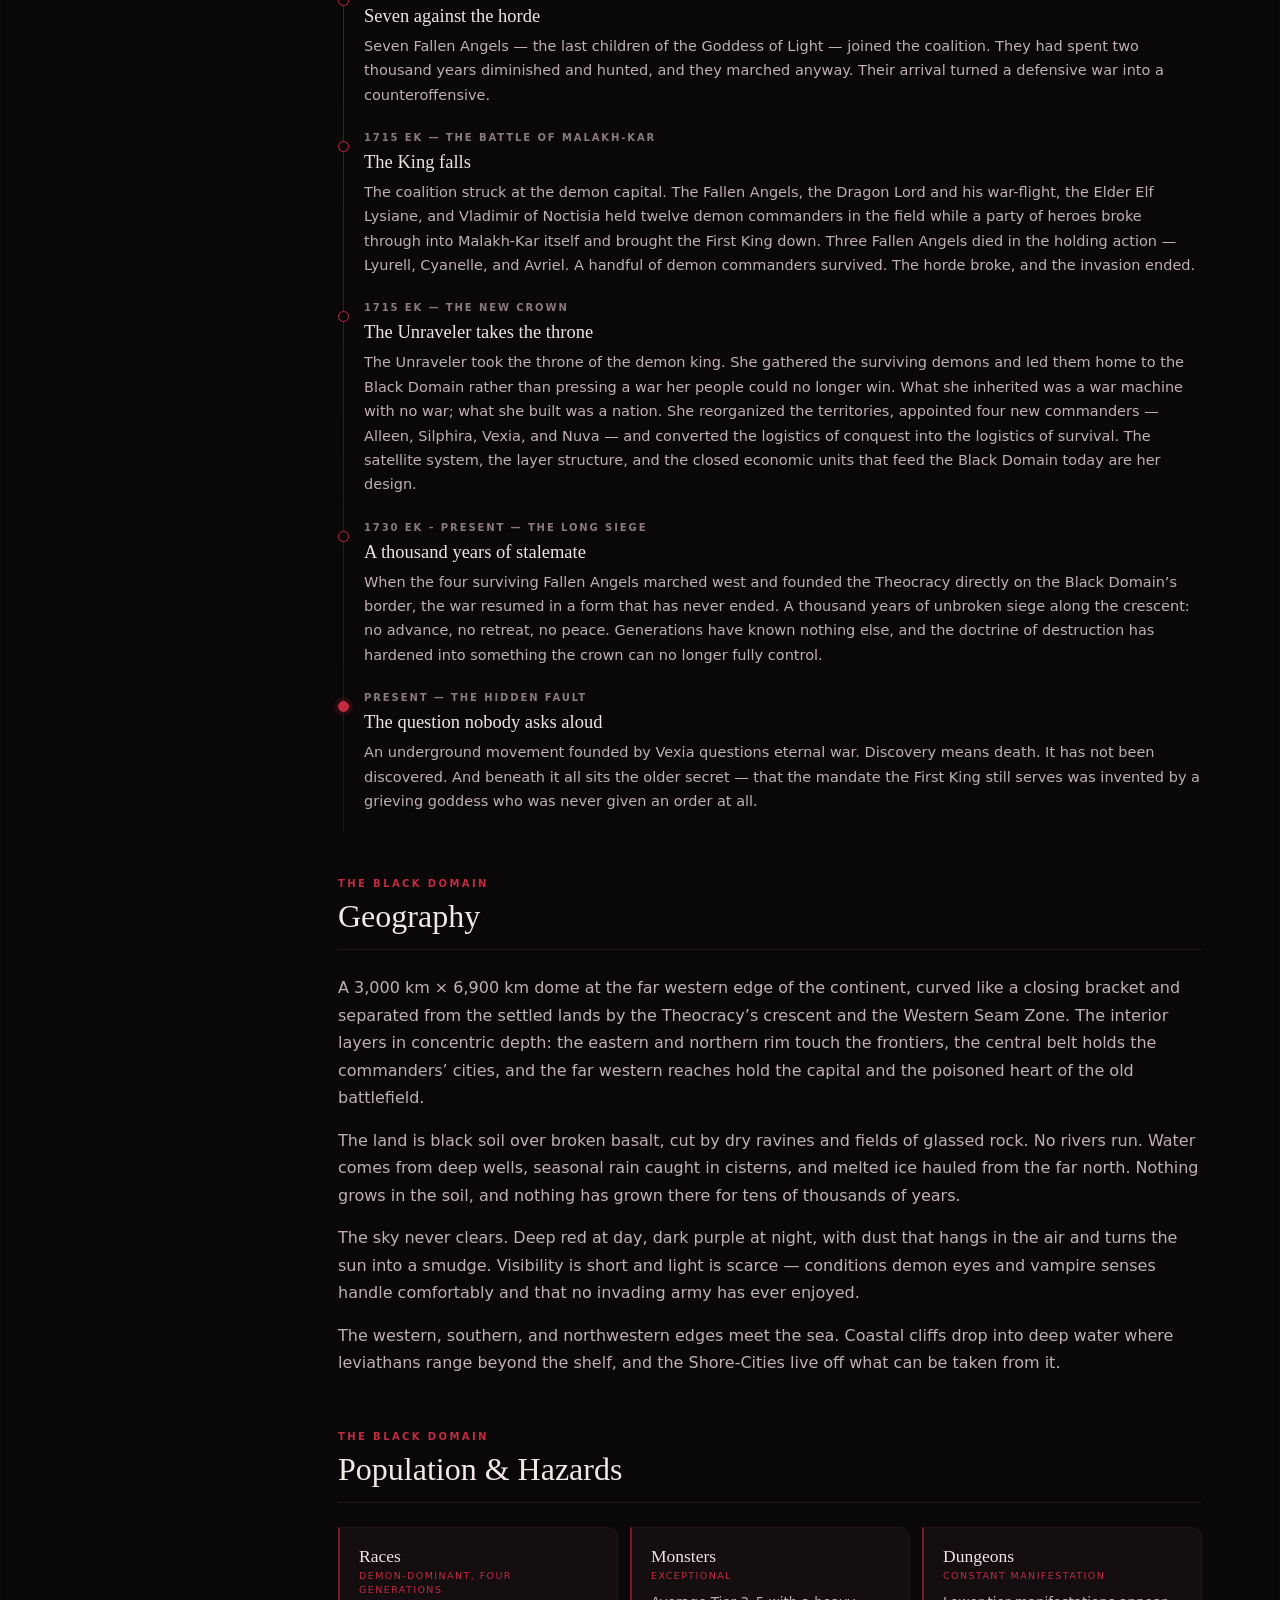
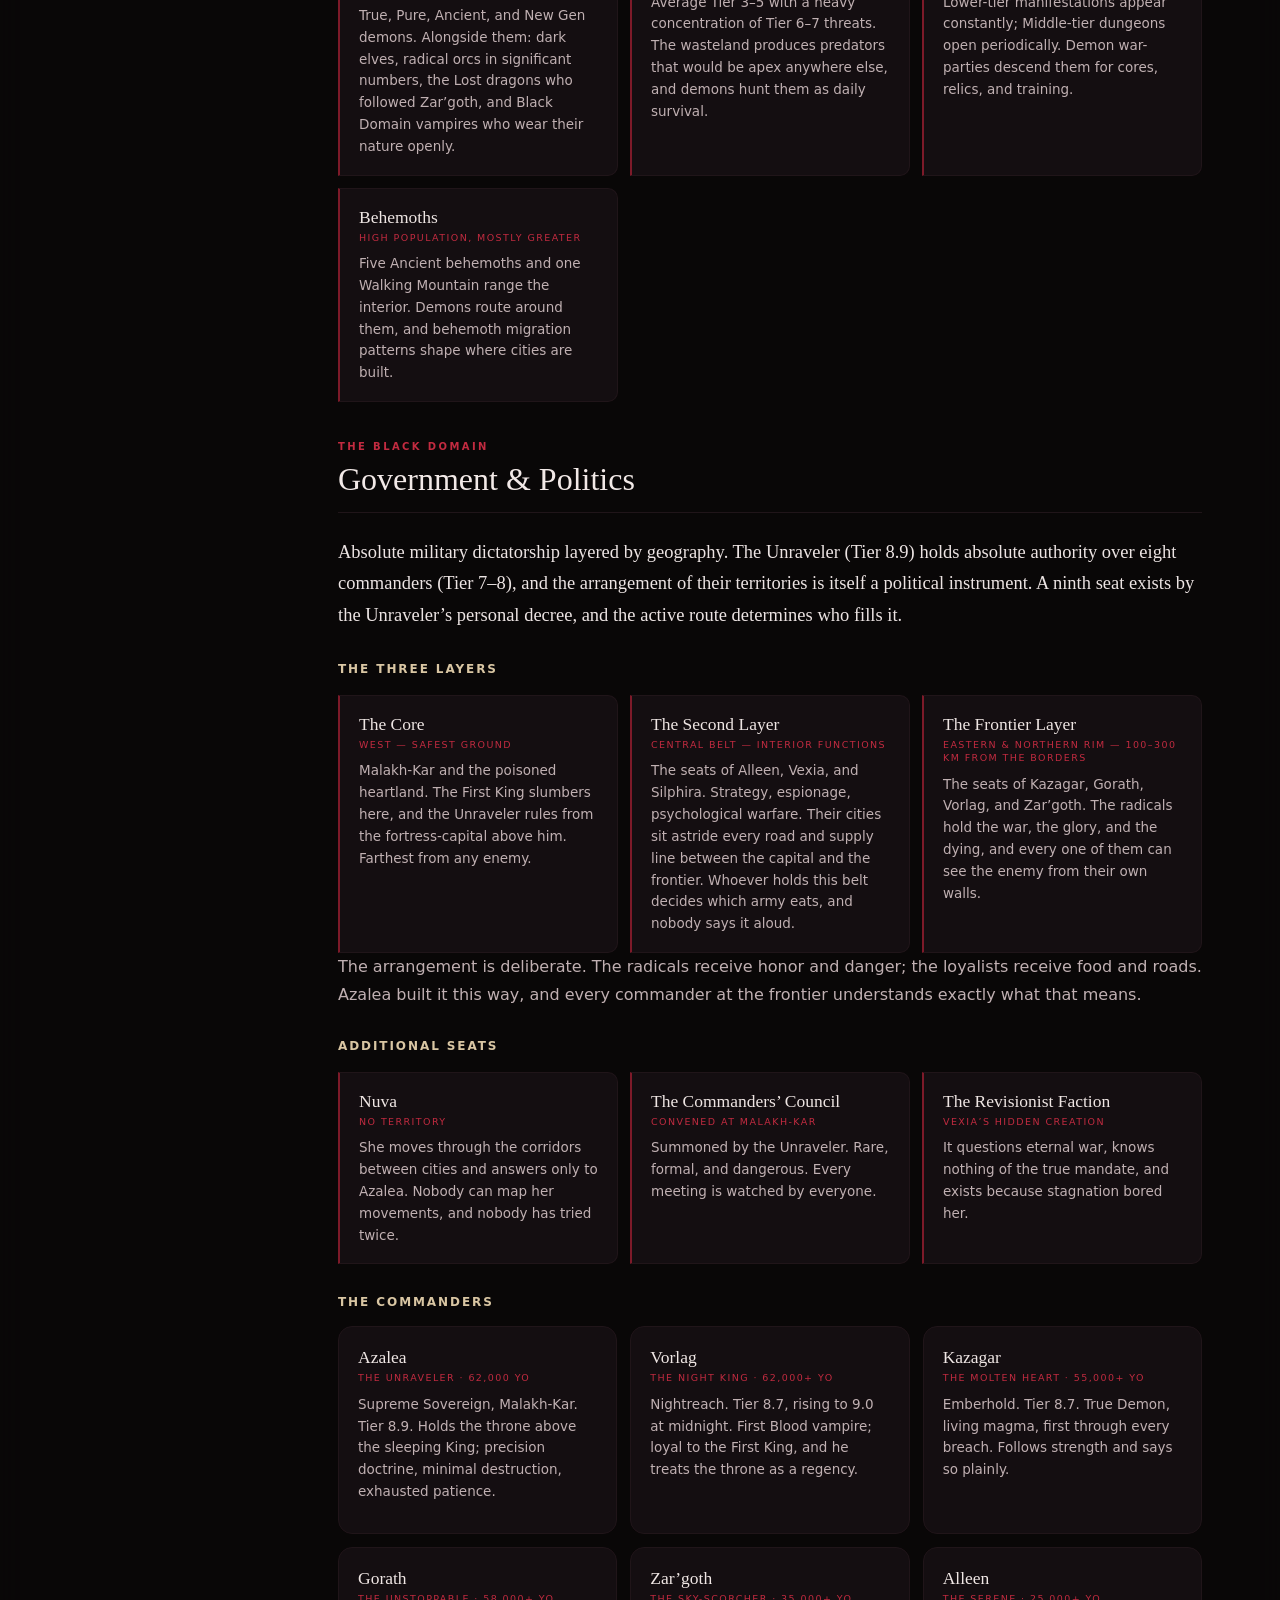
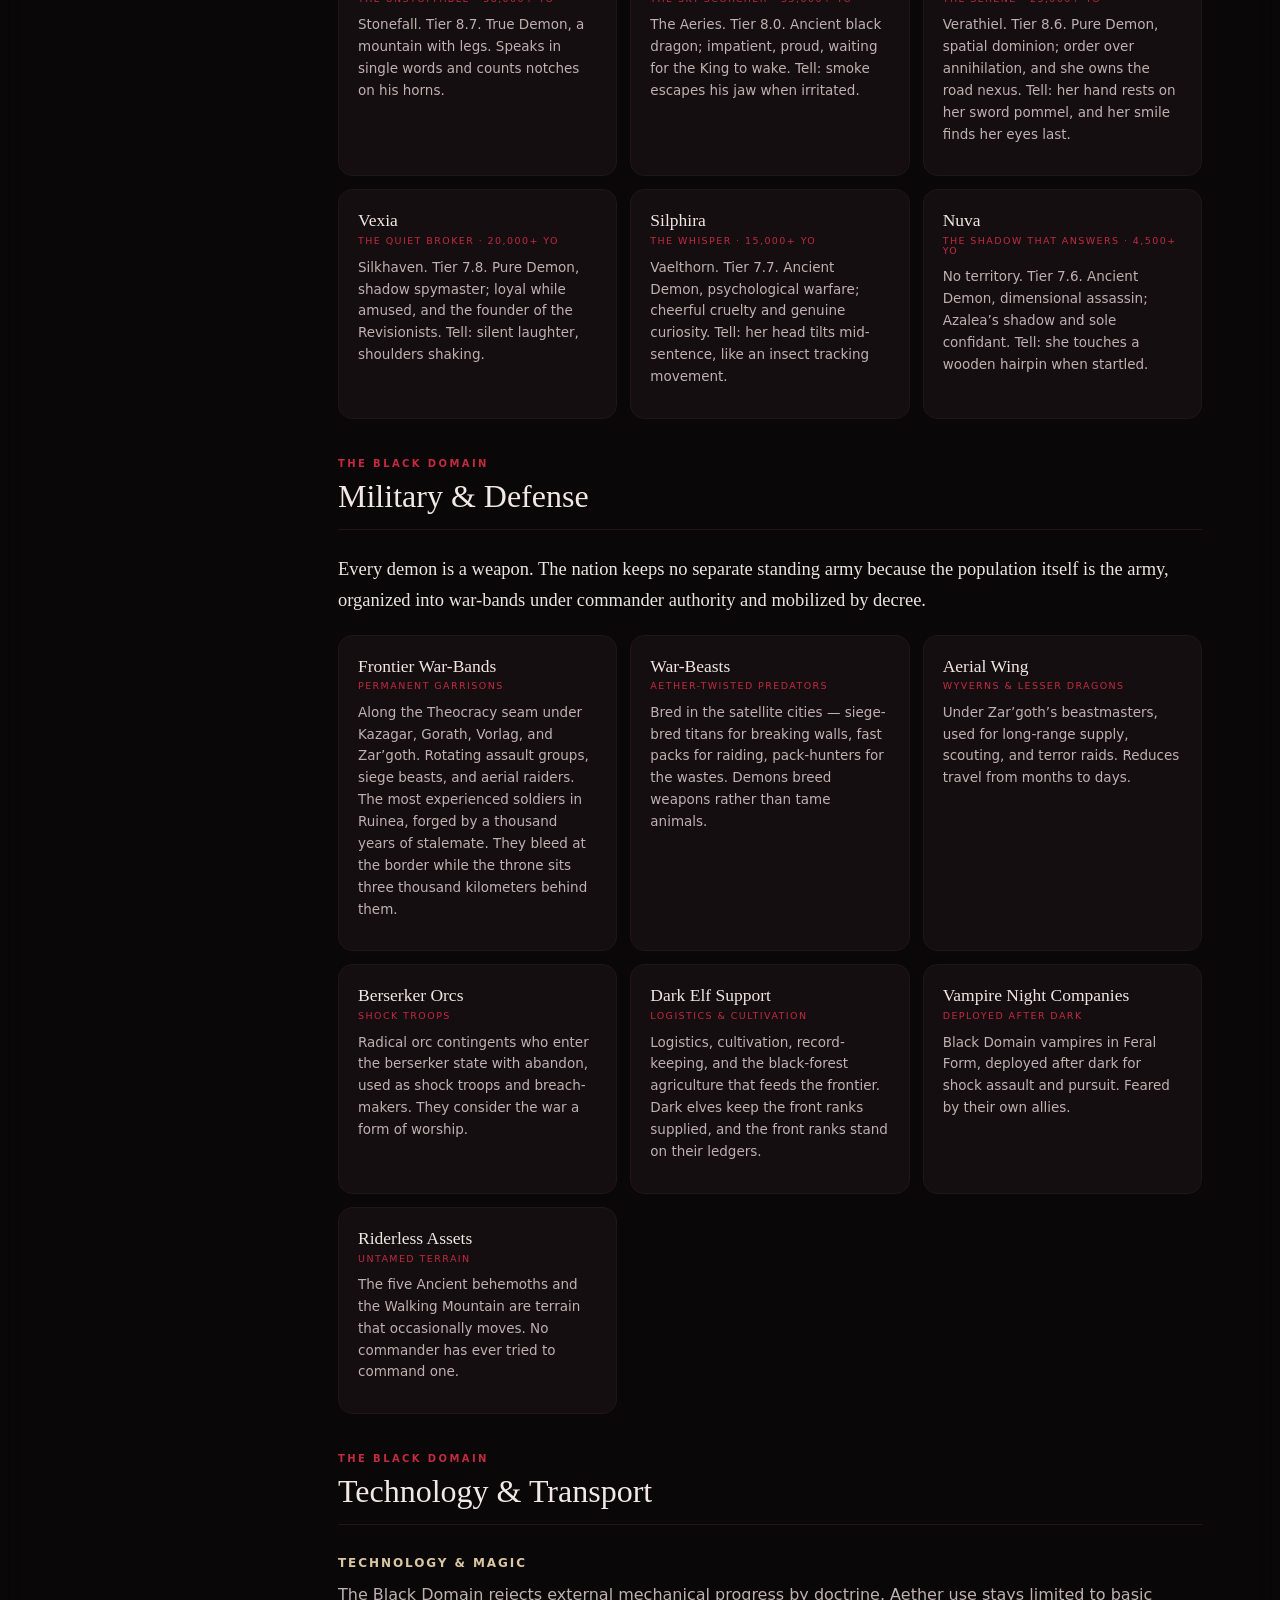
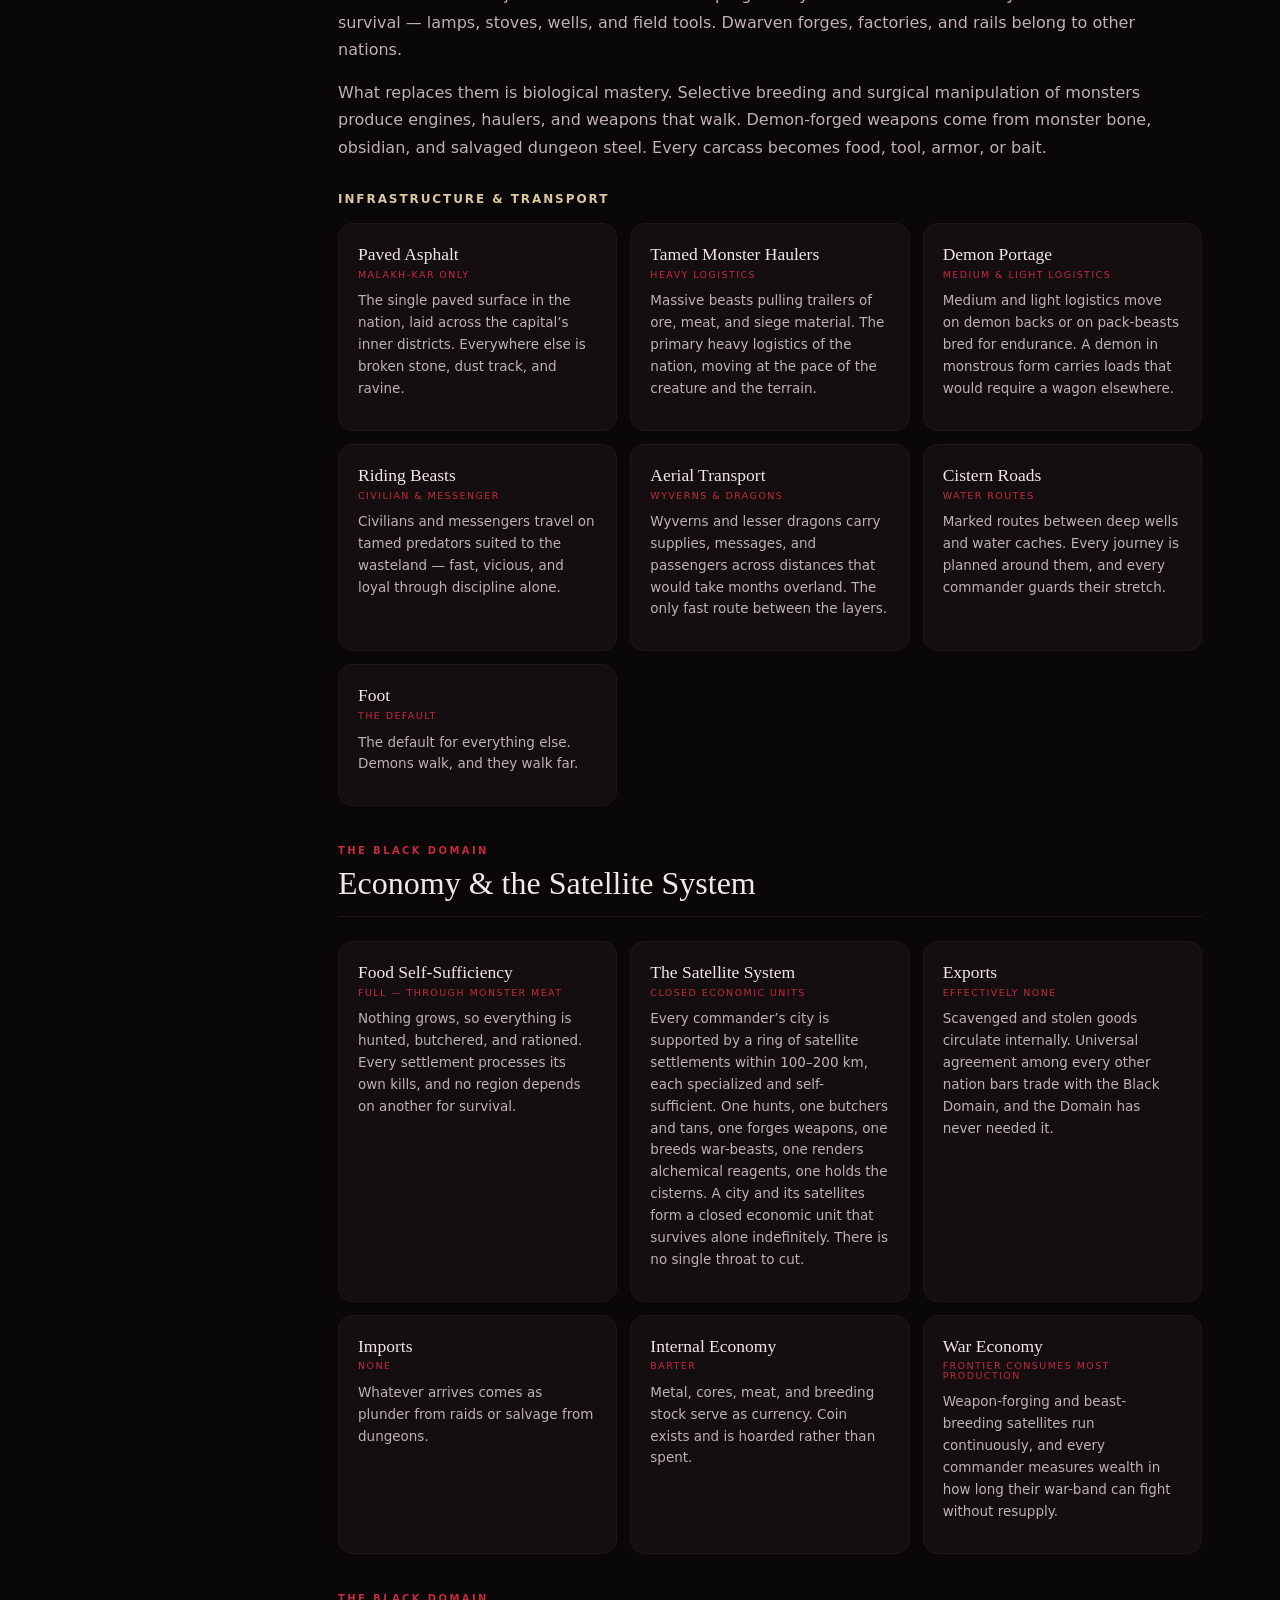
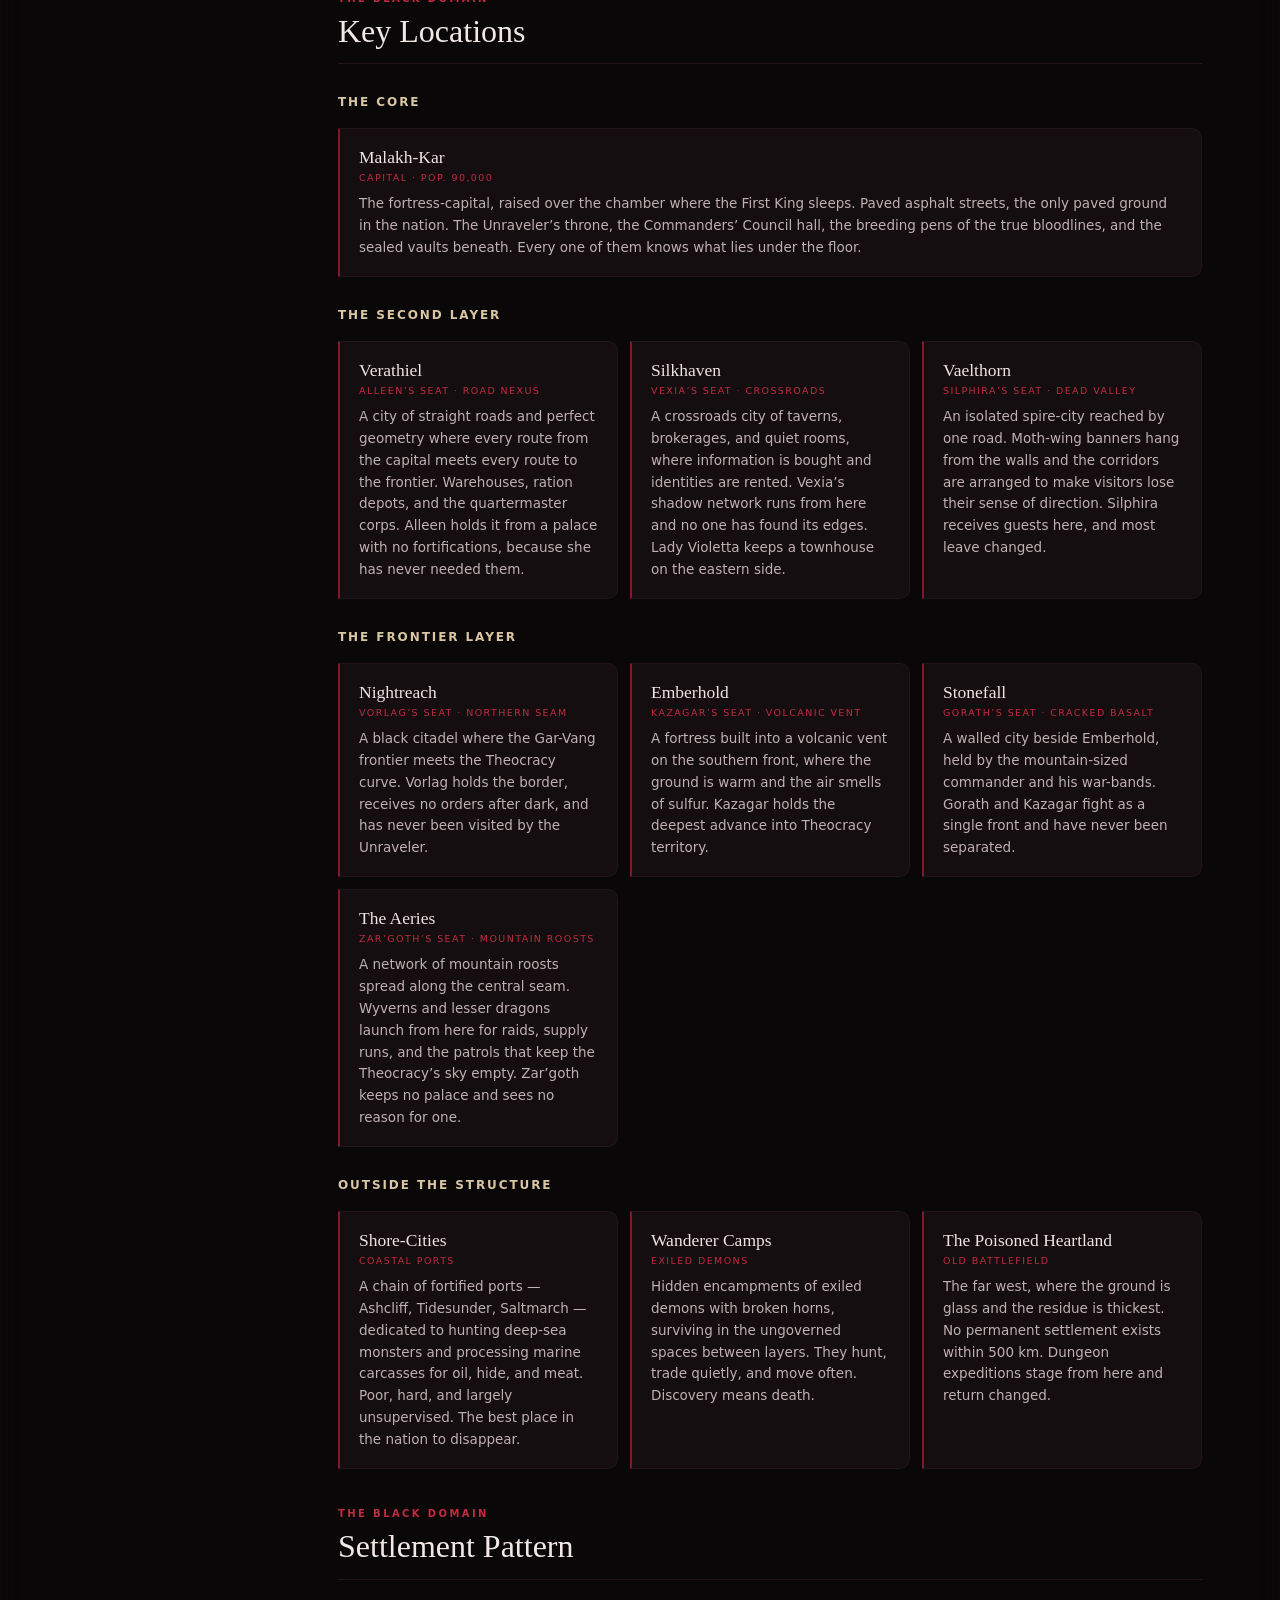
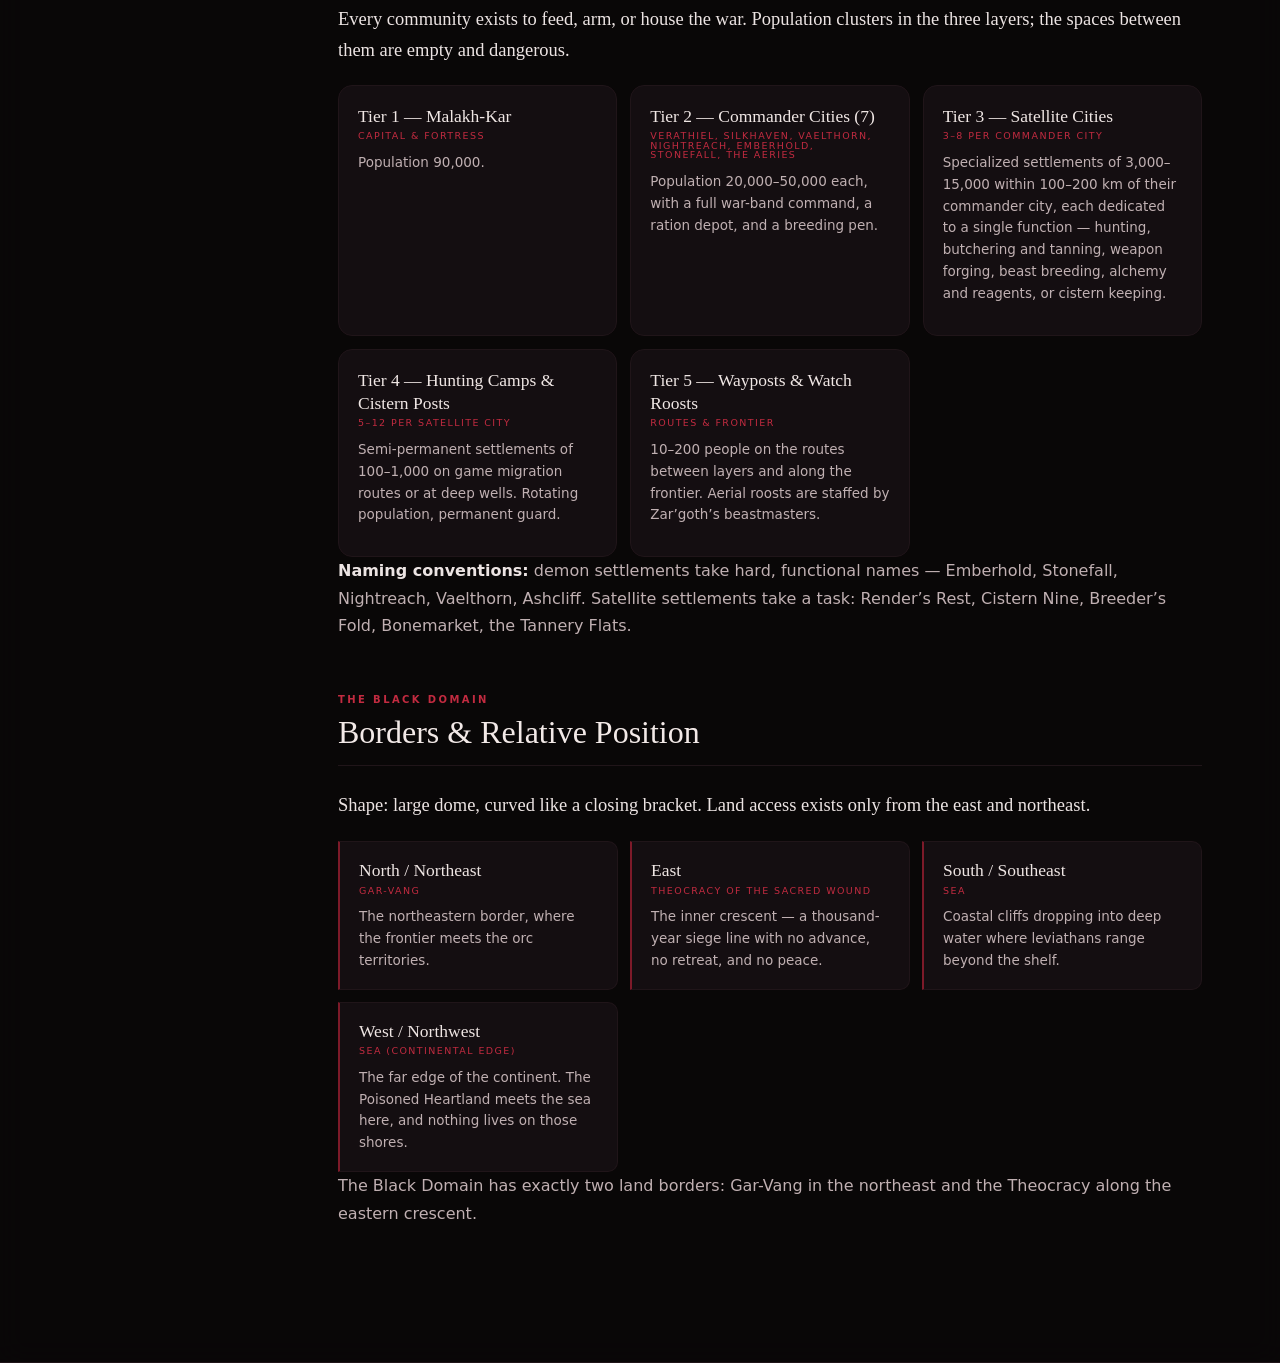
==== commit ef89c031: "chore(index): patch otomatis [skip ci]" ====
--- a/index.html
+++ b/index.html
@@ -394,6 +394,41 @@
   <div class="wrap" style="padding-bottom:40px">
     <div class="cmd-scroll">
       <a class="cmd cmd--lead" href="commander.html#azalea"><div class="ph" data-img="azalea-grid" data-fit="cover" data-alt="Azalea"></div>
+        <div class="cmd__body"><div class="cmd__name">Azalea</div><div class="cmd__title">The Unraveler</div>
+        <div class="cmd__meta"><span>Malakh-Kar</span><b>8.9</b></div></div></a>
+
+      <a class="cmd" href="commander.html#vorlag"><div class="ph" data-img="vorlag-grid" data-fit="cover" data-alt="Vorlag"></div>
+        <div class="cmd__body"><div class="cmd__name">Vorlag</div><div class="cmd__title">The Night King</div>
+        <div class="cmd__meta"><span>Nightreach</span><b>8.7</b></div></div></a>
+
+      <a class="cmd" href="commander.html#kazagar"><div class="ph" data-img="kazagar-grid" data-fit="cover" data-alt="Kazagar"></div>
+        <div class="cmd__body"><div class="cmd__name">Kazagar</div><div class="cmd__title">The Molten Heart</div>
+        <div class="cmd__meta"><span>Emberhold</span><b>8.7</b></div></div></a>
+
+      <a class="cmd" href="commander.html#gorath"><div class="ph" data-img="gorath-grid" data-fit="cover" data-alt="Gorath"></div>
+        <div class="cmd__body"><div class="cmd__name">Gorath</div><div class="cmd__title">The Unstoppable</div>
+        <div class="cmd__meta"><span>Stonefall</span><b>8.7</b></div></div></a>
+
+      <a class="cmd" href="commander.html#alleen"><div class="ph" data-img="alleen-grid" data-fit="cover" data-alt="Alleen"></div>
+        <div class="cmd__body"><div class="cmd__name">Alleen</div><div class="cmd__title">The Serene</div>
+        <div class="cmd__meta"><span>Verathiel</span><b>8.6</b></div></div></a>
+
+      <a class="cmd" href="commander.html#zargoth"><div class="ph" data-img="zargoth-grid" data-fit="cover" data-alt="Zar'goth"></div>
+        <div class="cmd__body"><div class="cmd__name">Zar'goth</div><div class="cmd__title">The Sky-Scorcher</div>
+        <div class="cmd__meta"><span>The Aeries</span><b>8.0</b></div></div></a>
+
+      <a class="cmd" href="commander.html#vexia"><div class="ph" data-img="vexia-grid" data-fit="cover" data-alt="Vexia"></div>
+        <div class="cmd__body"><div class="cmd__name">Vexia</div><div class="cmd__title">The Quiet Broker</div>
+        <div class="cmd__meta"><span>Silkhaven</span><b>7.8</b></div></div></a>
+
+      <a class="cmd" href="commander.html#silphira"><div class="ph" data-img="silphira-grid" data-fit="cover" data-alt="Silphira"></div>
+        <div class="cmd__body"><div class="cmd__name">Silphira</div><div class="cmd__title">The Whisper</div>
+        <div class="cmd__meta"><span>Vaelthorn</span><b>7.7</b></div></div></a>
+
+      <a class="cmd" href="commander.html#nuva"><div class="ph" data-img="nuva-grid" data-fit="cover" data-alt="Nuva"></div>
+        <div class="cmd__body"><div class="cmd__name">Nuva</div><div class="cmd__title">The Shadow That Answers</div>
+        <div class="cmd__meta"><span>No Territory</span><b>7.6</b></div></div></a>
+    </div>
   </div>
 </div>
 
@@ -426,7 +461,6 @@
 
     <section class="sec" id="bd-overview">
         <div class="sec__head"><span class="sec__kick">The Black Domain</span><h2>Overview &amp; Culture</h2></div>
-        <div class="ph ph--wide" style="margin-bottom:28px" data-img="blackdomain-hero" data-fit="cover" data-label="The western wasteland · 16:9"></div>
         <p class="lead">A demon nation built on a wound. The Black Domain occupies the western wasteland where the largest battlefield of the Primordial War poisoned the soil beyond recovery — black earth, no agriculture, no mineral wealth, and a sky locked in deep red or dark purple. The nation survives entirely on what it kills.</p>
         <p>The public doctrine is absolute: the New World is a false prison, and the goddesses who stitched it are the reason the world is diminished. The private mandate is older — prepare the world for the return of the Goddess of Ending, as commanded by the Goddess of Abyss before her death. Only the First King knows the full weight of it, and perhaps Azalea, who wears the crown.</p>
         <details class="spoiler"><summary>The mandate was invented</summary>
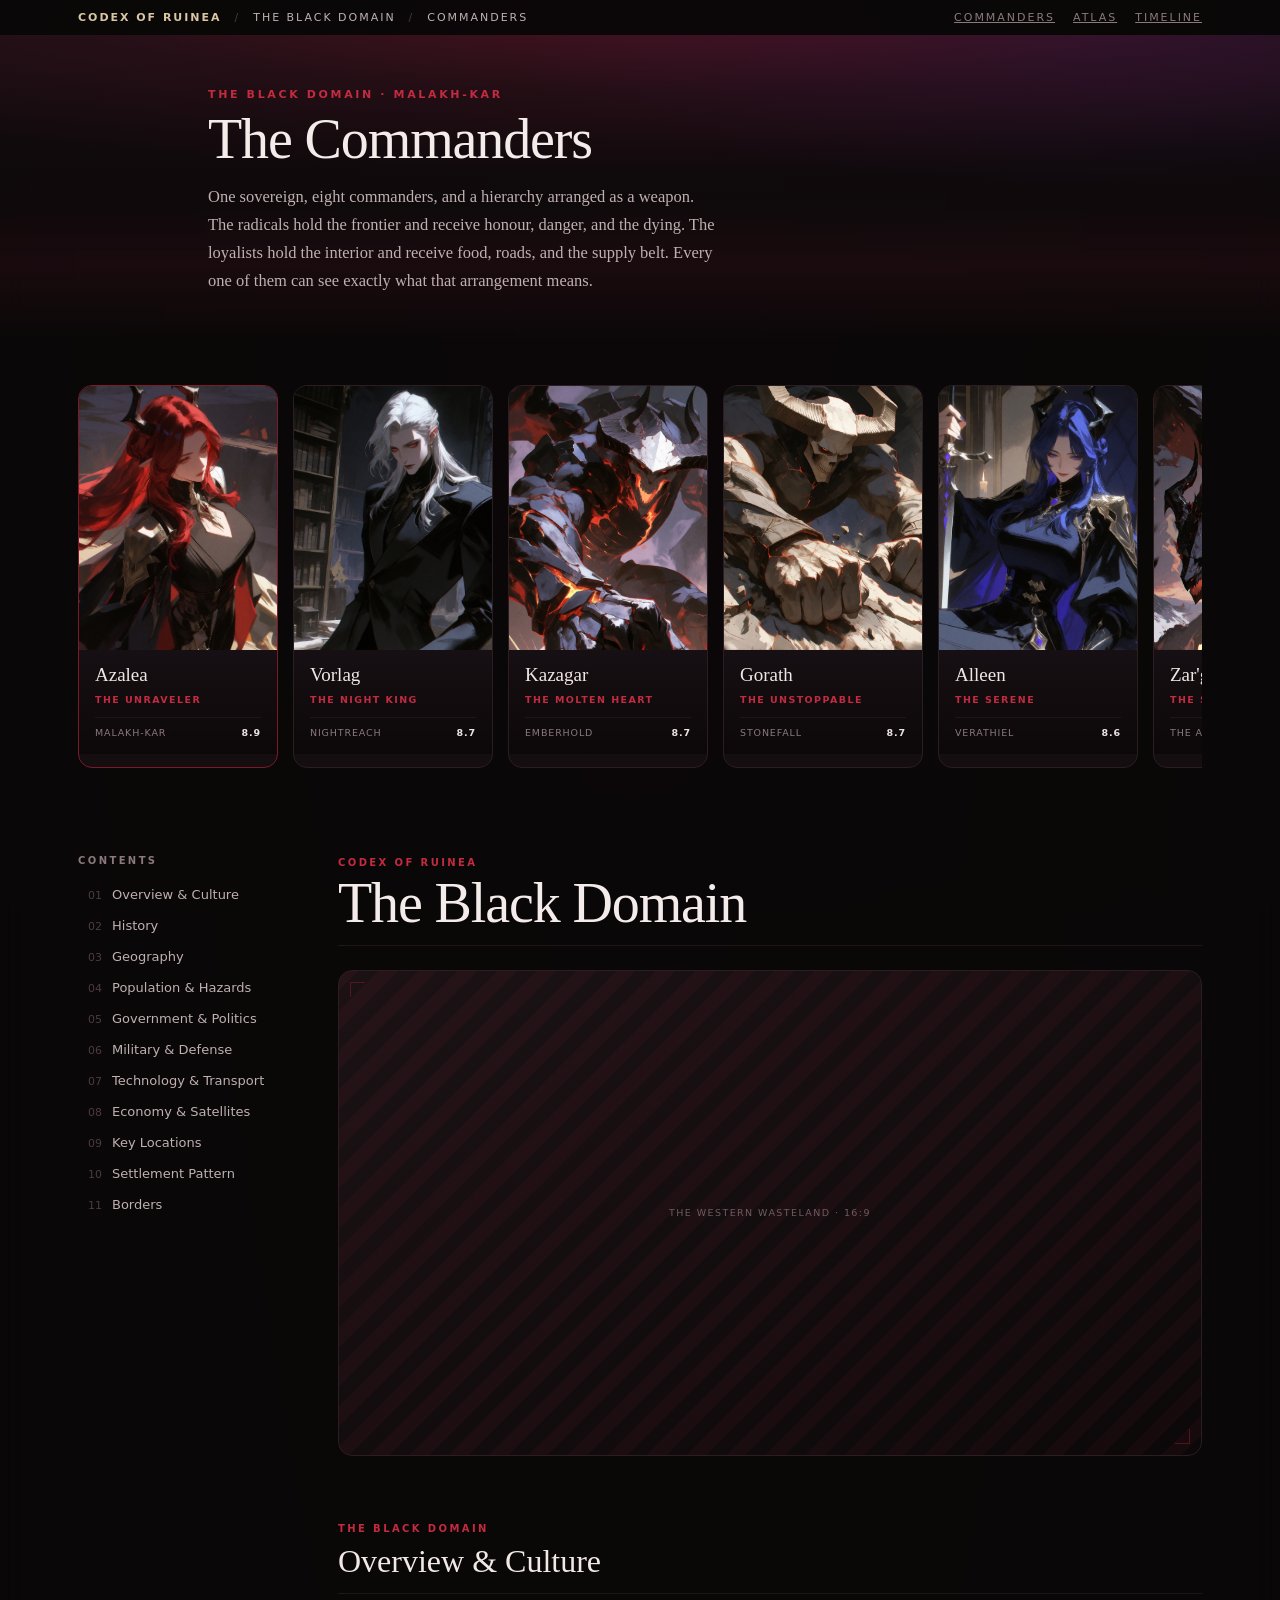
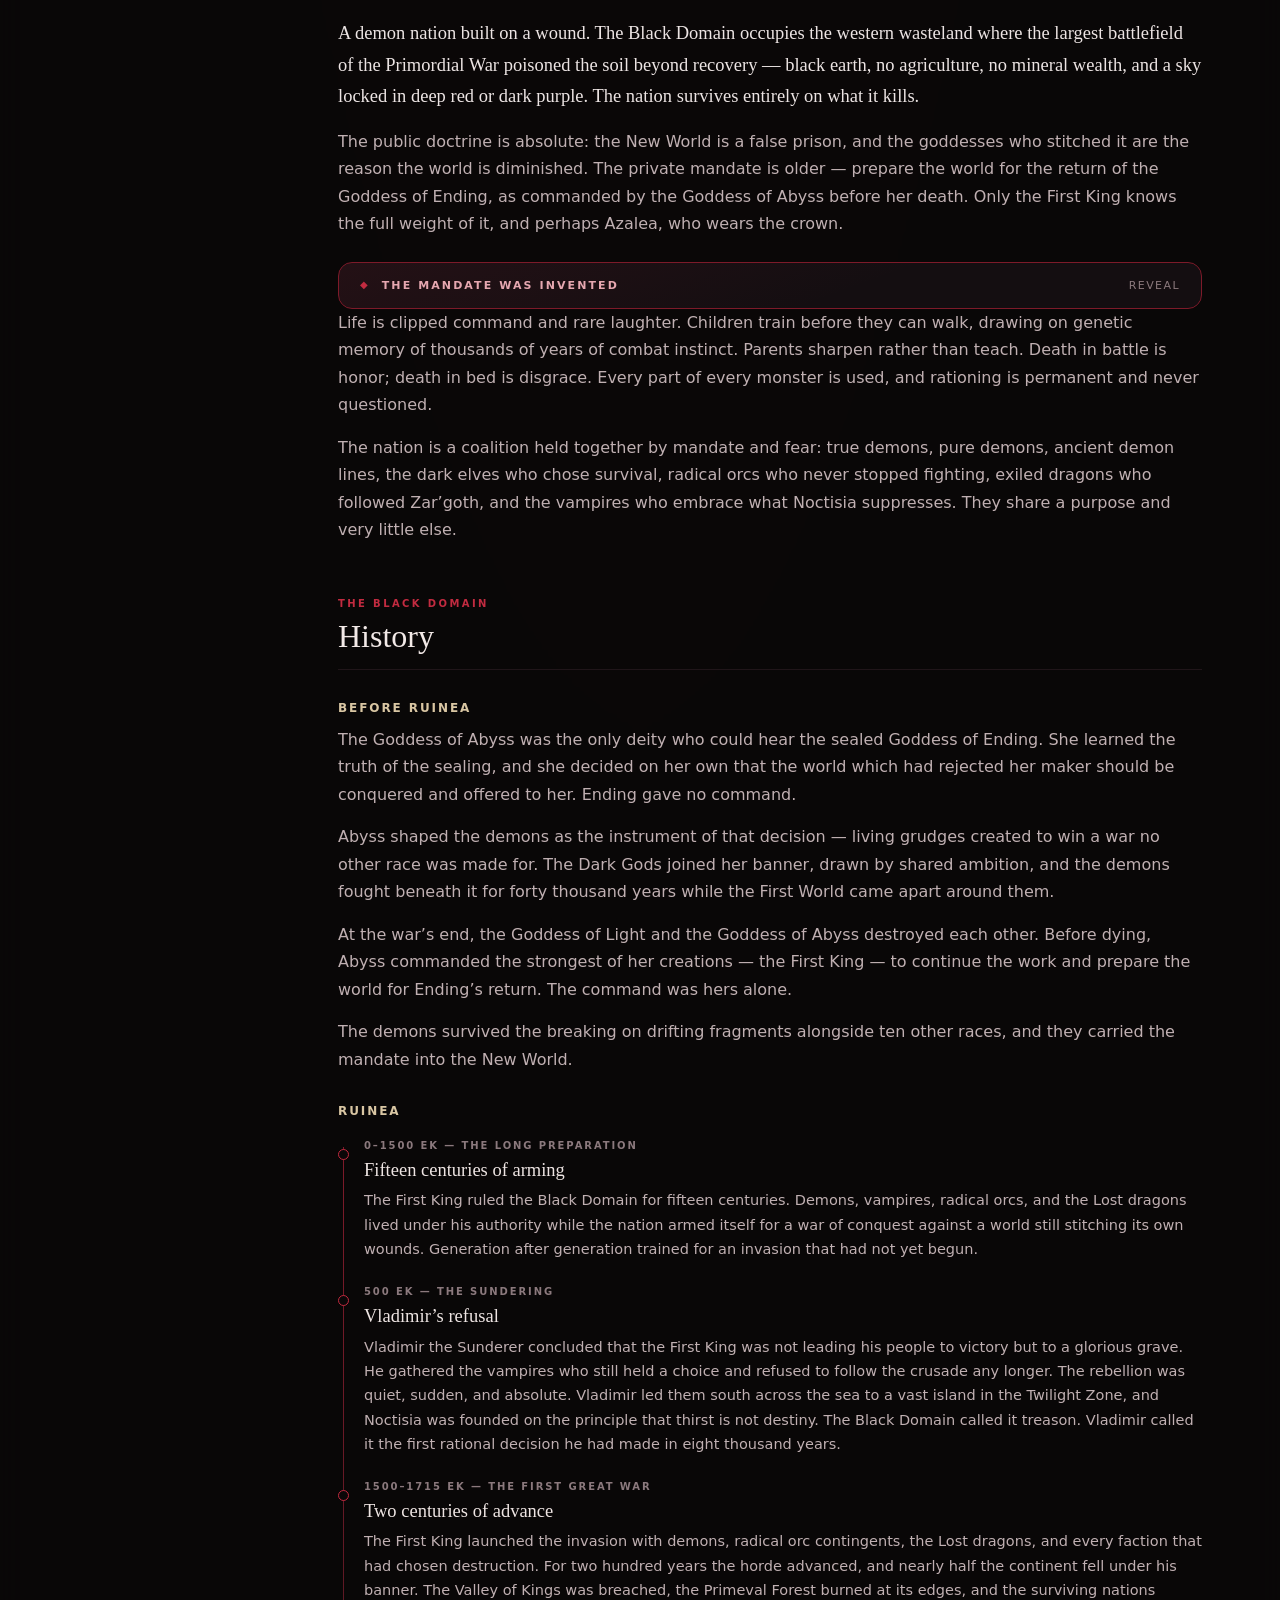
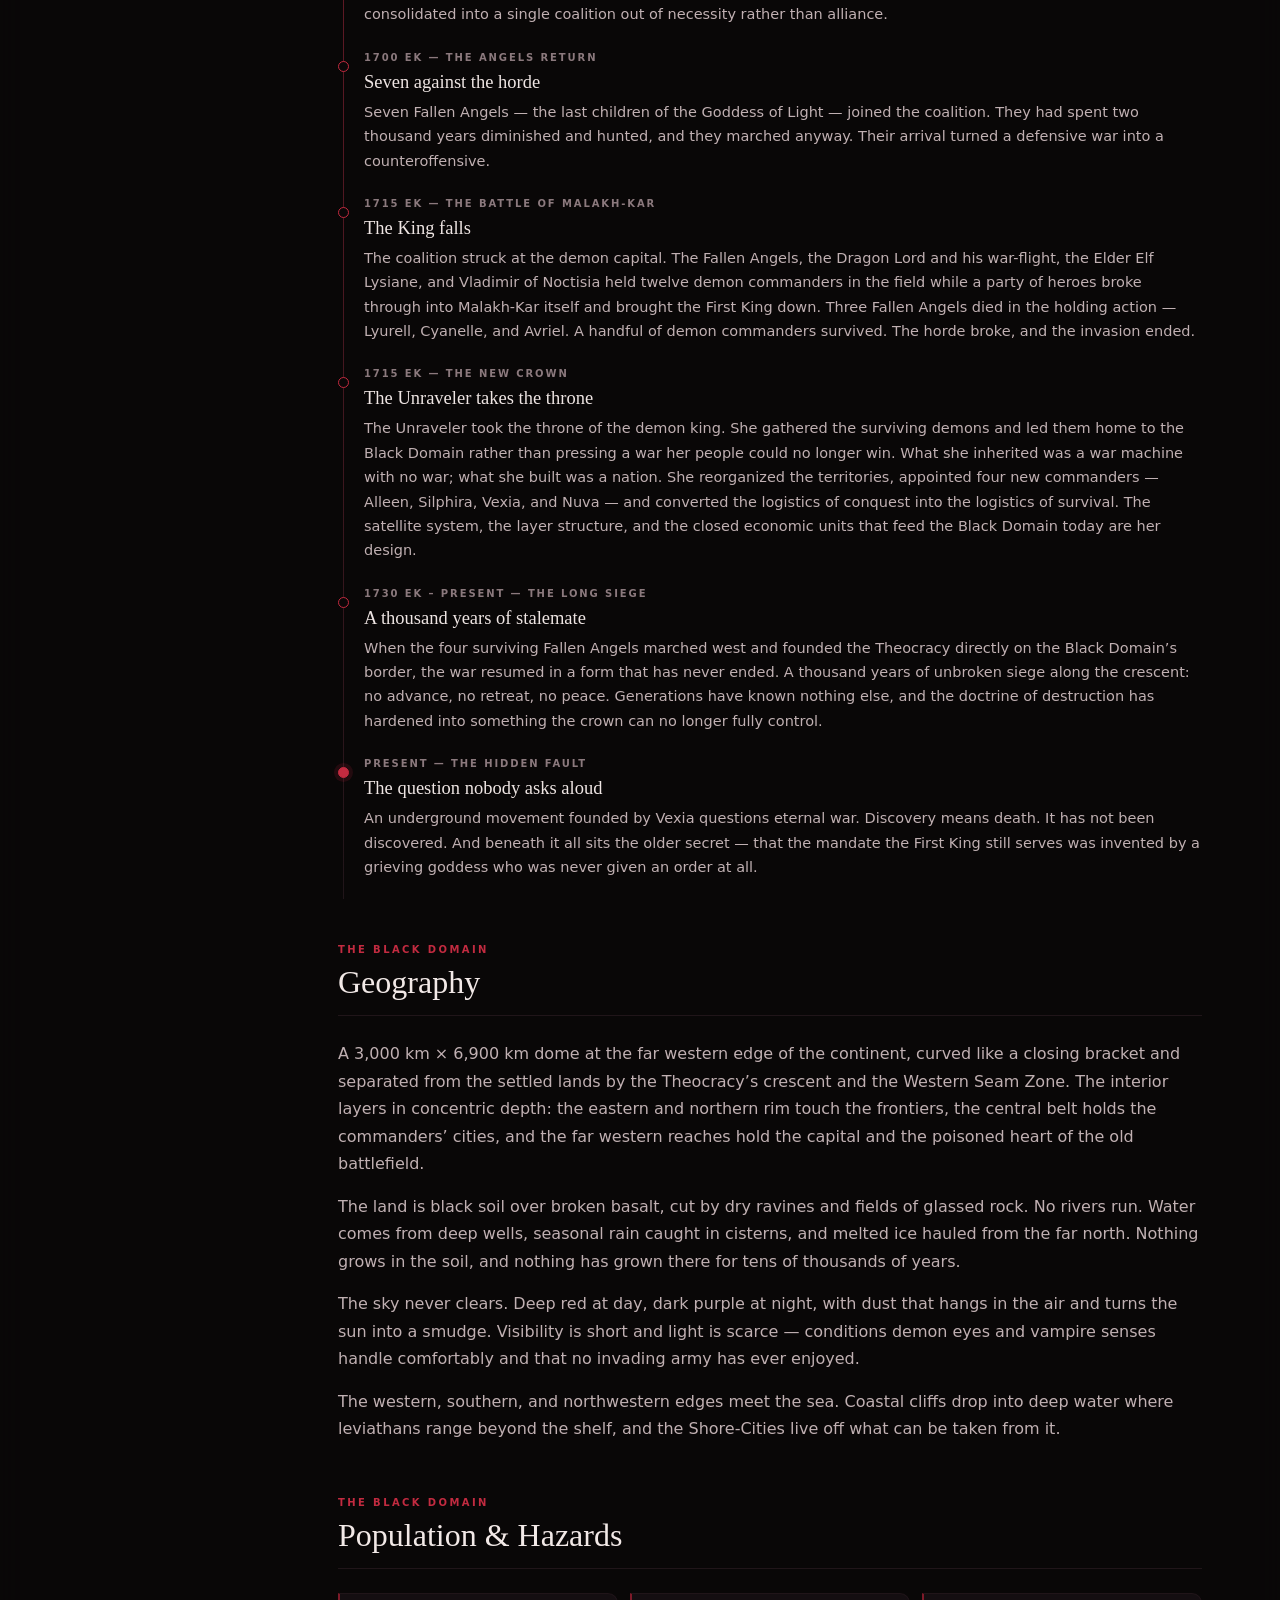
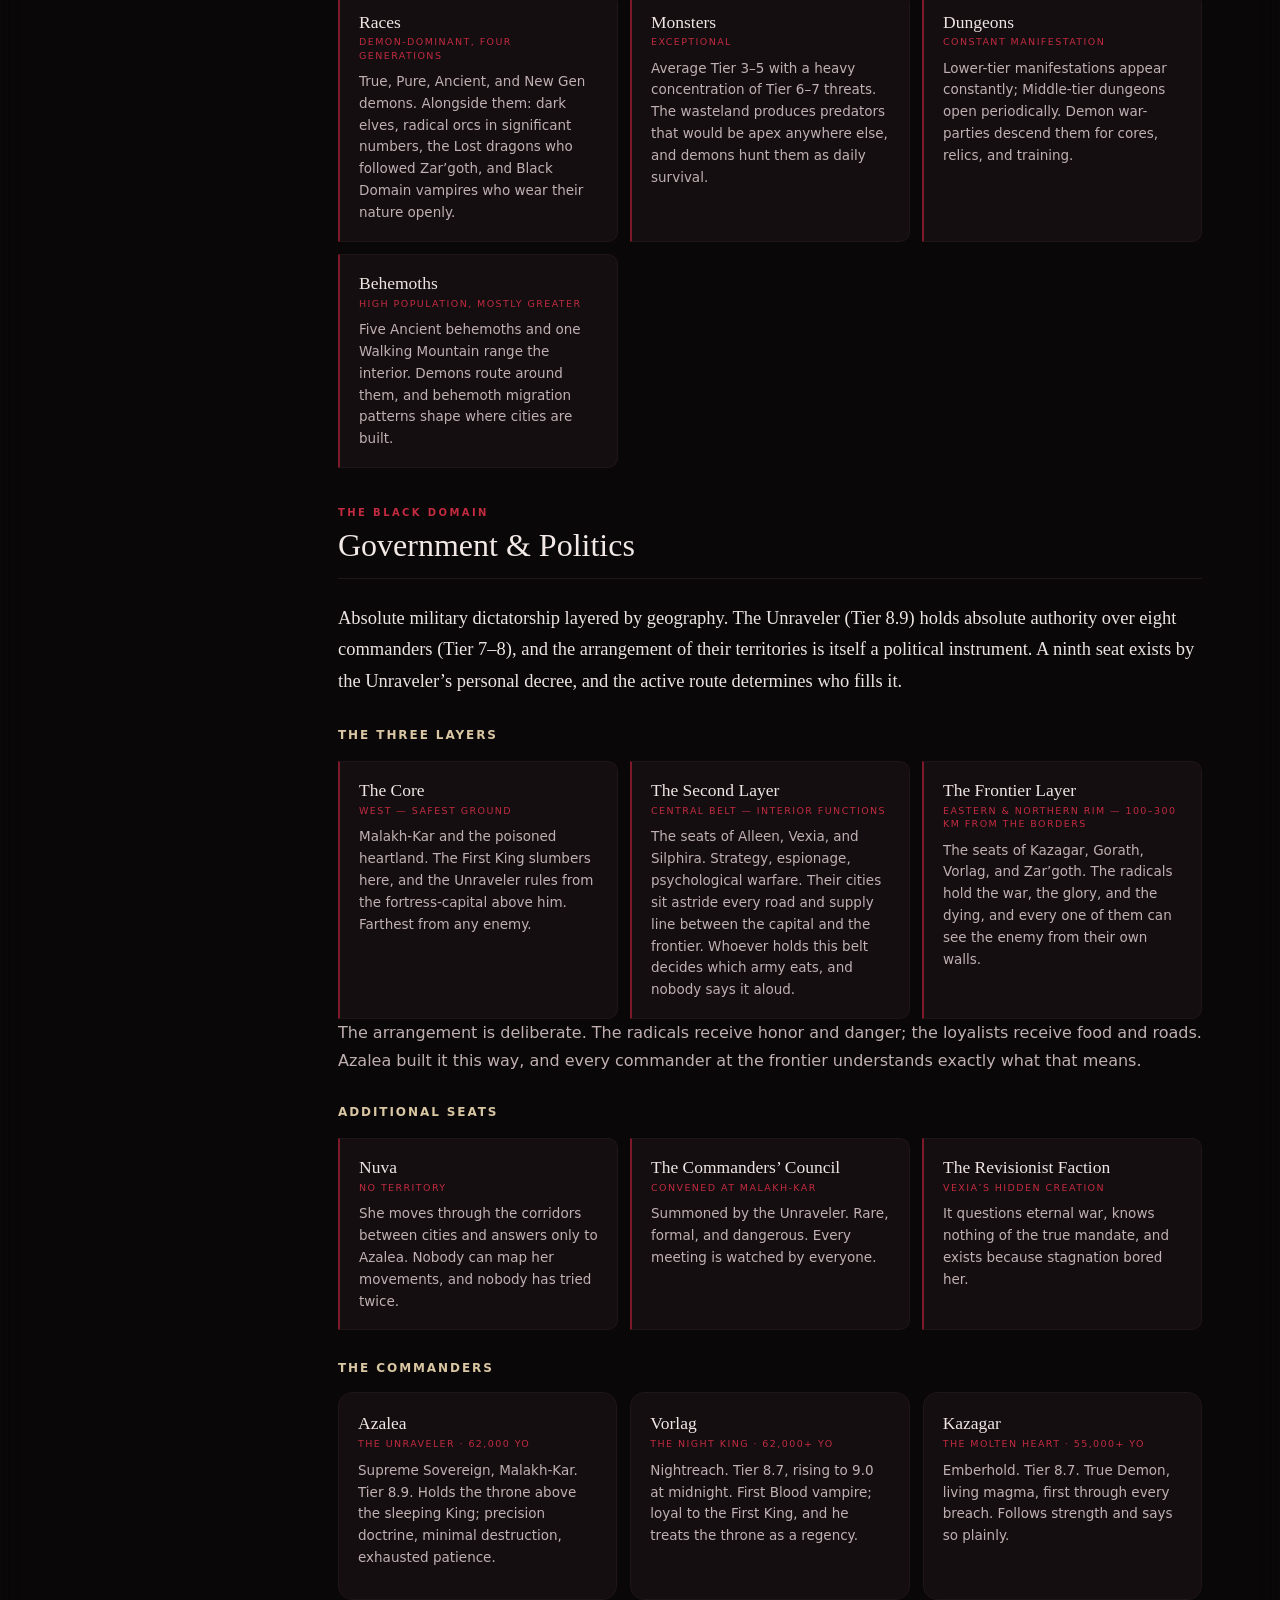
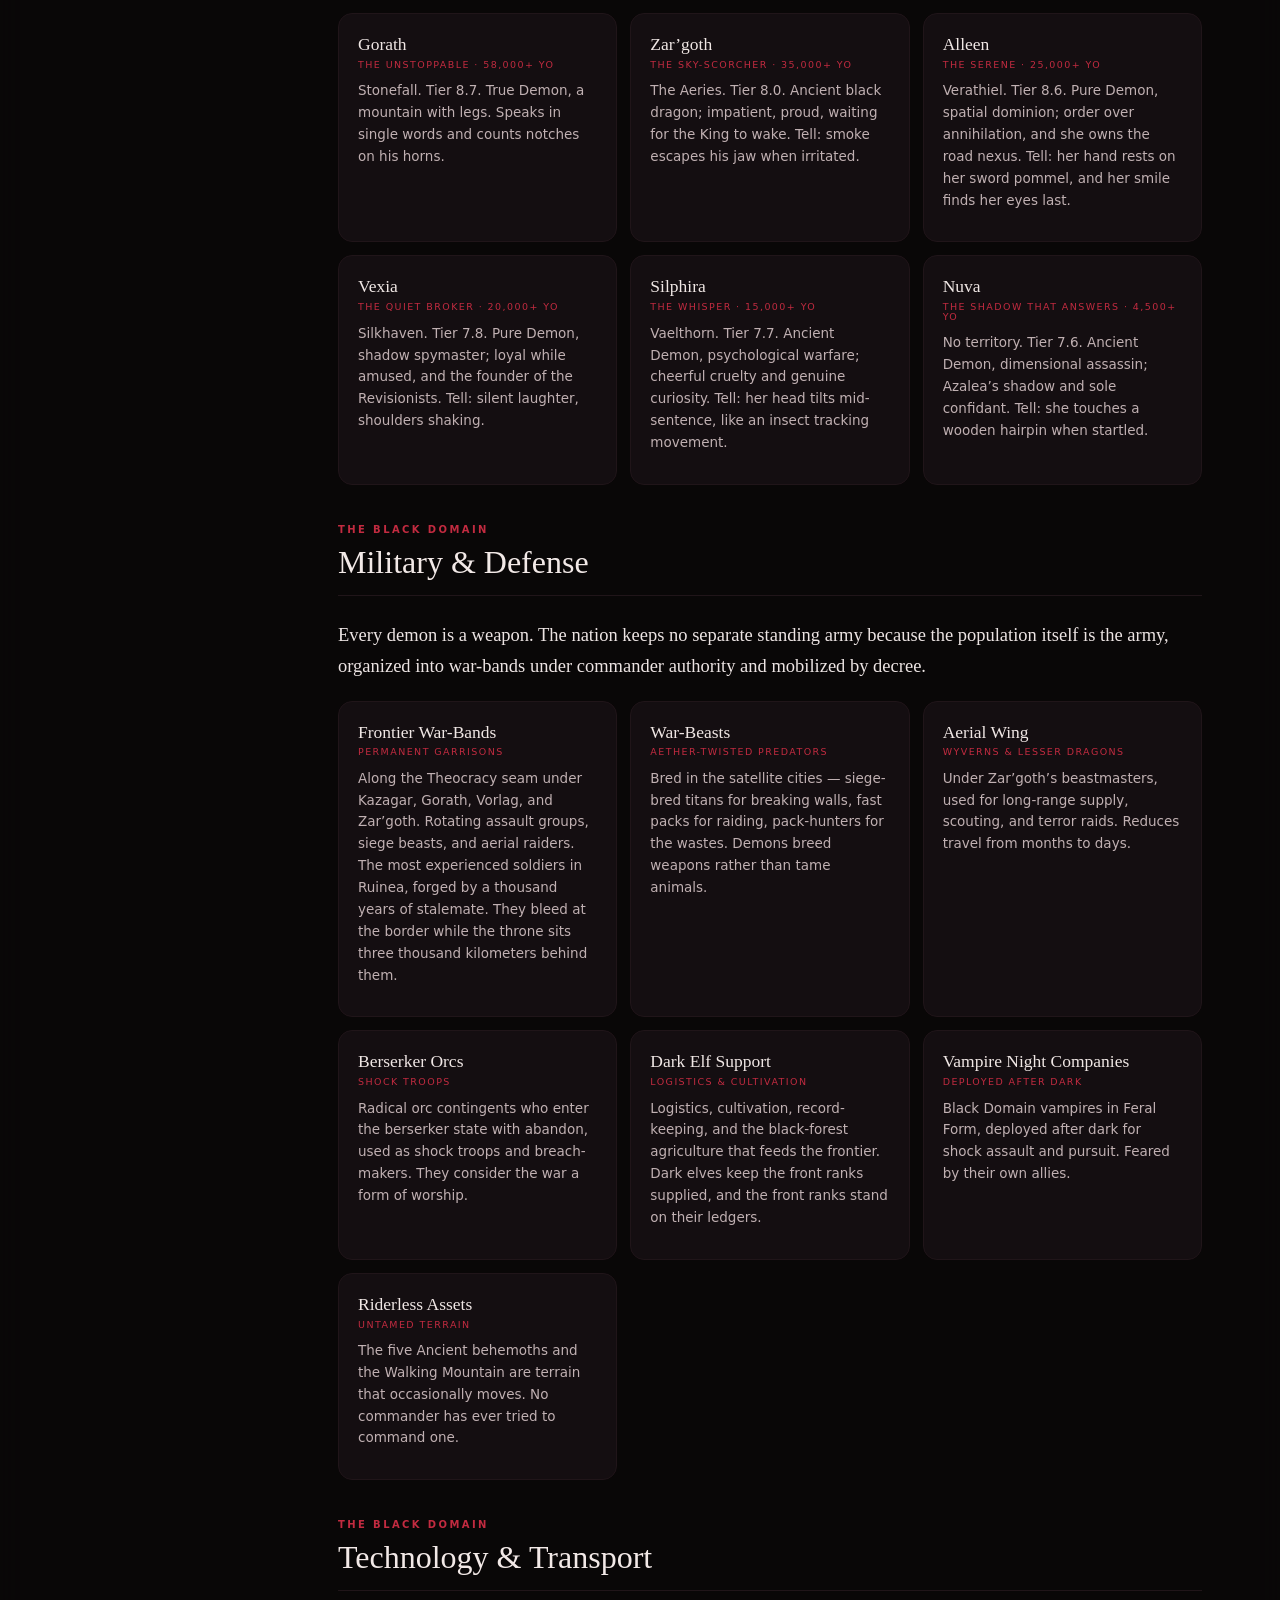
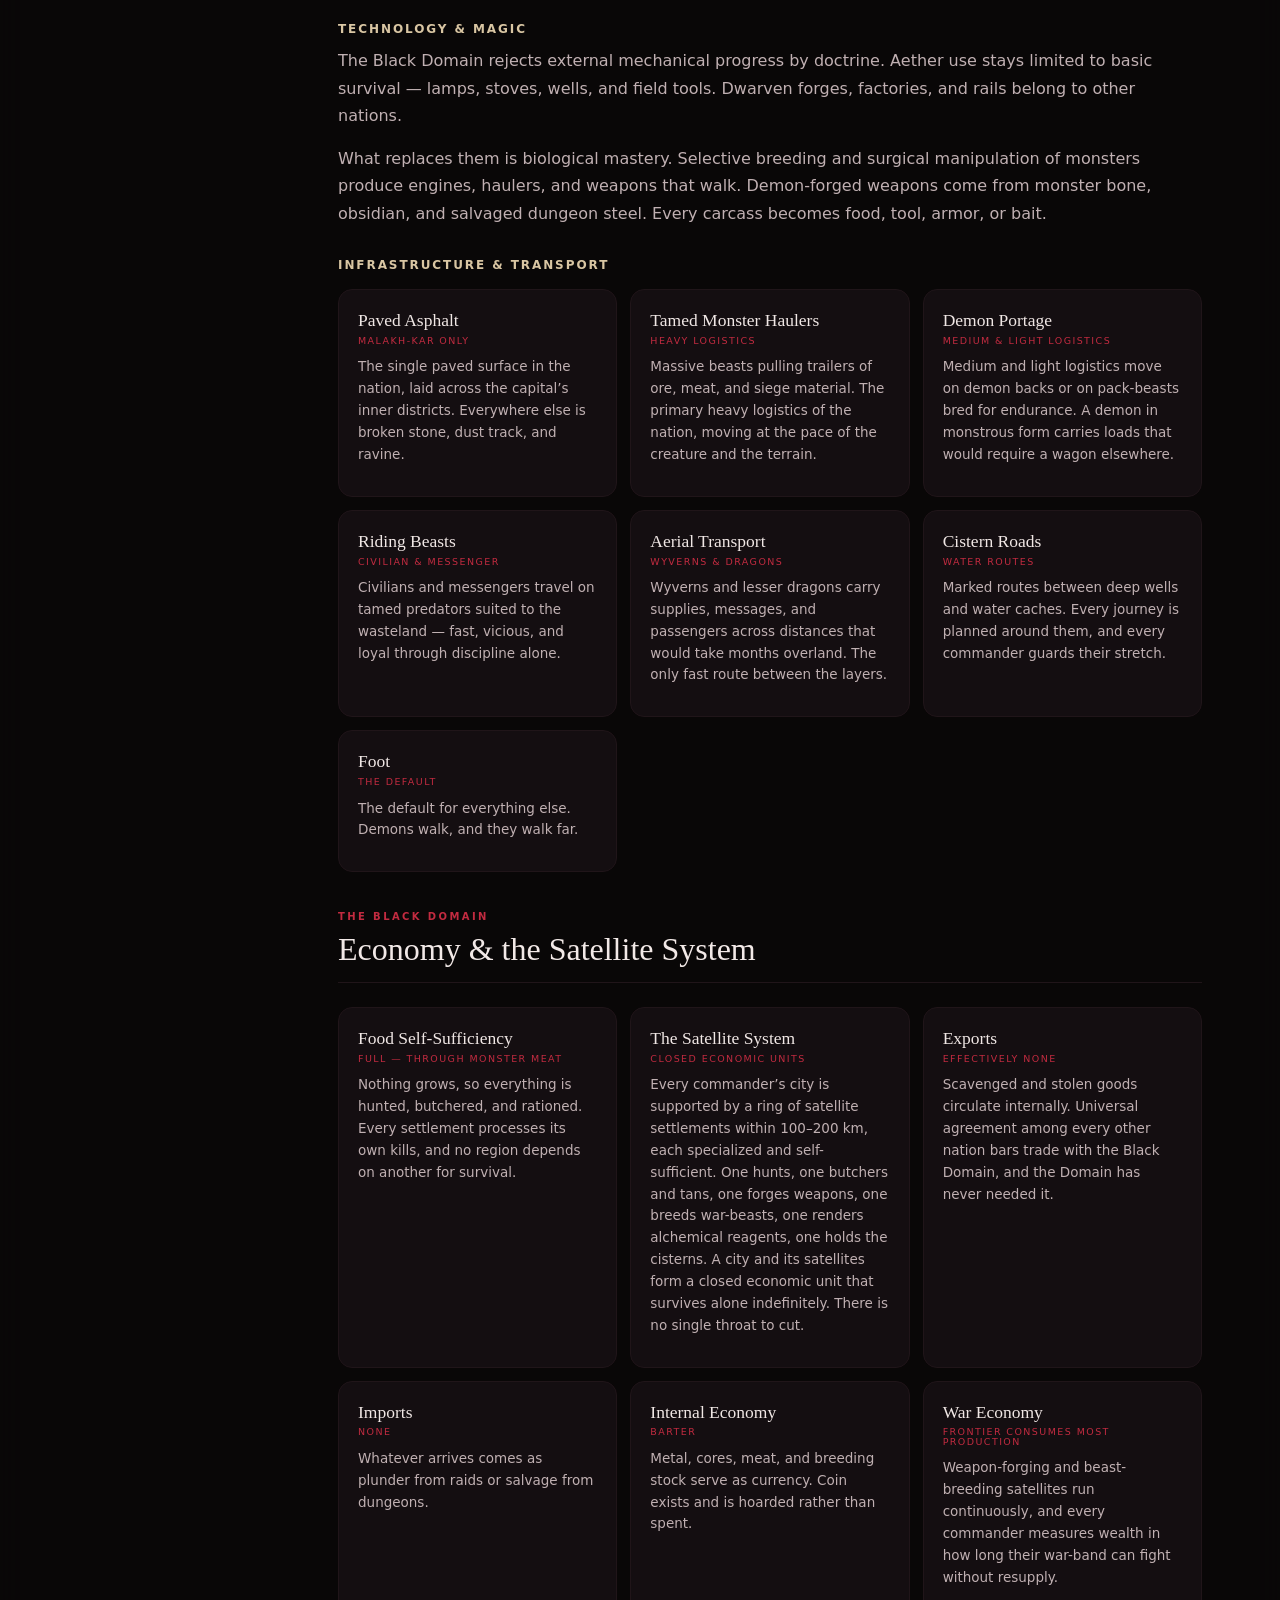
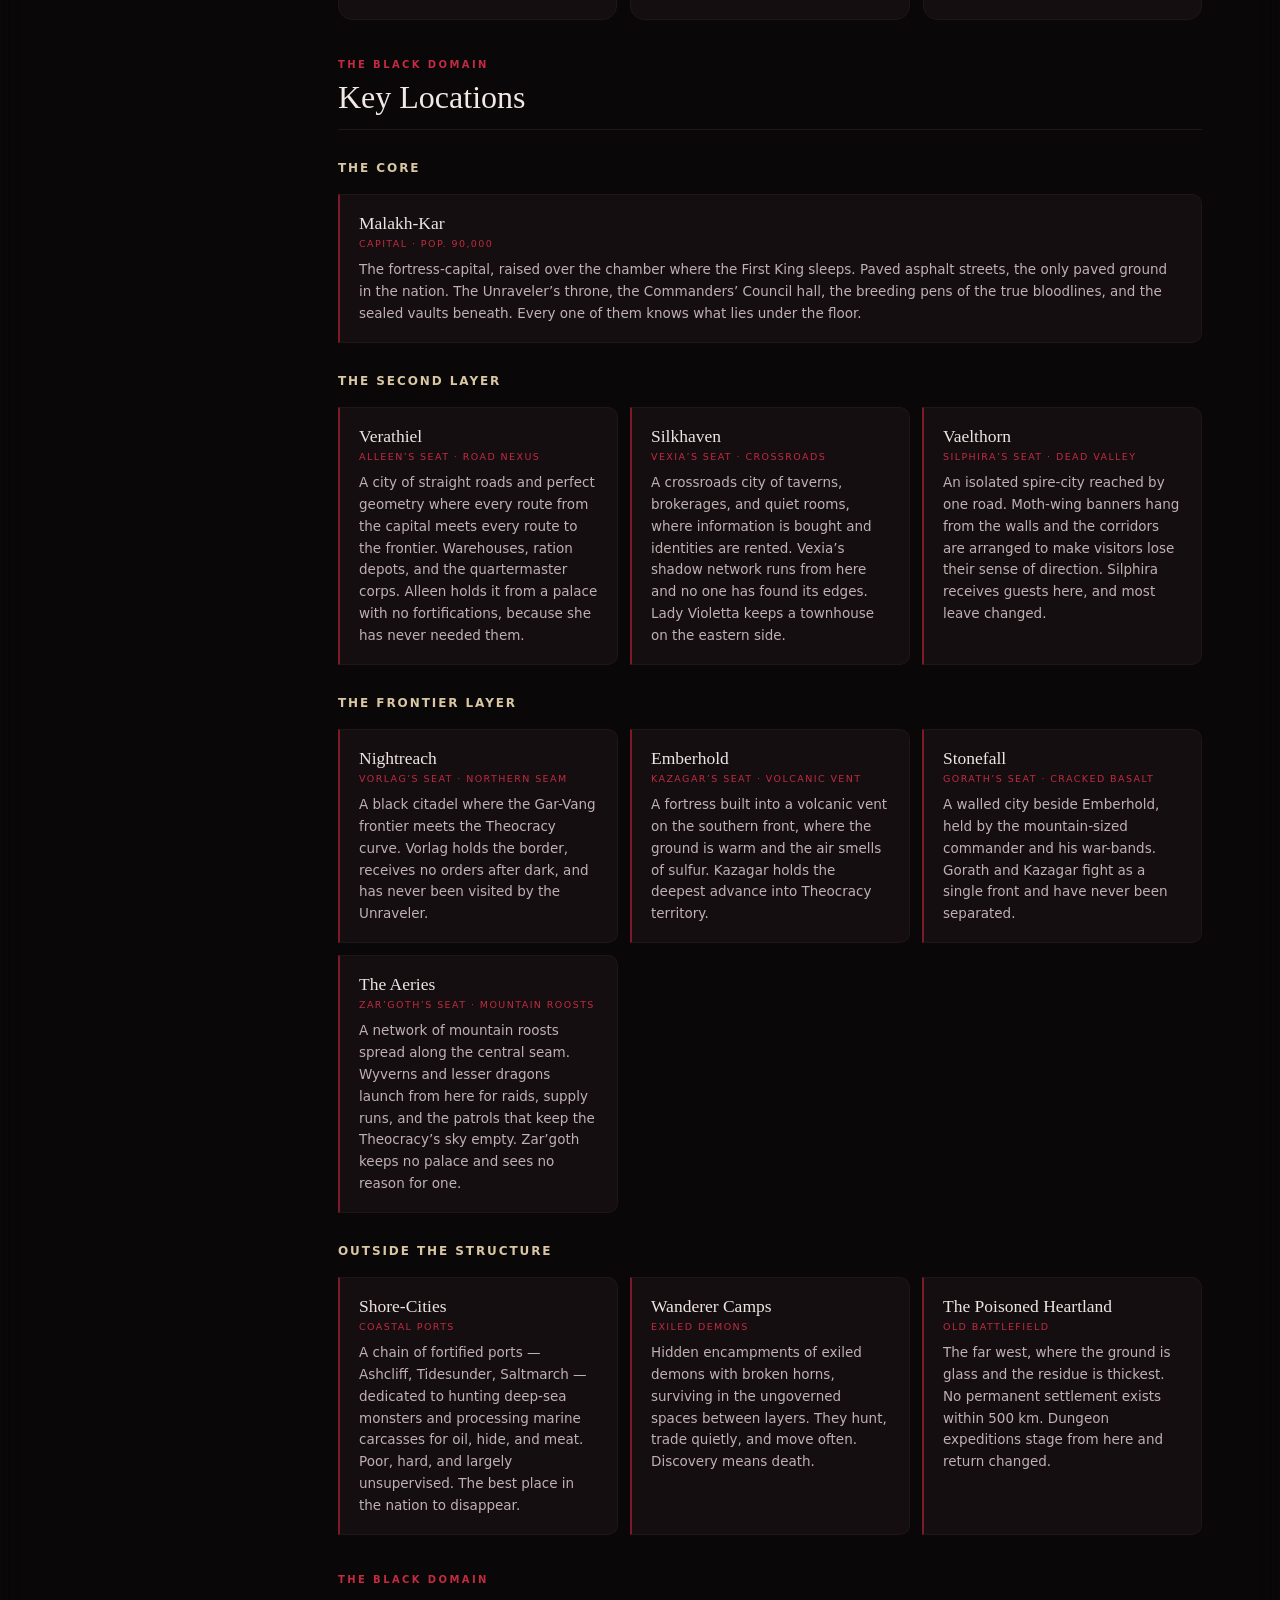
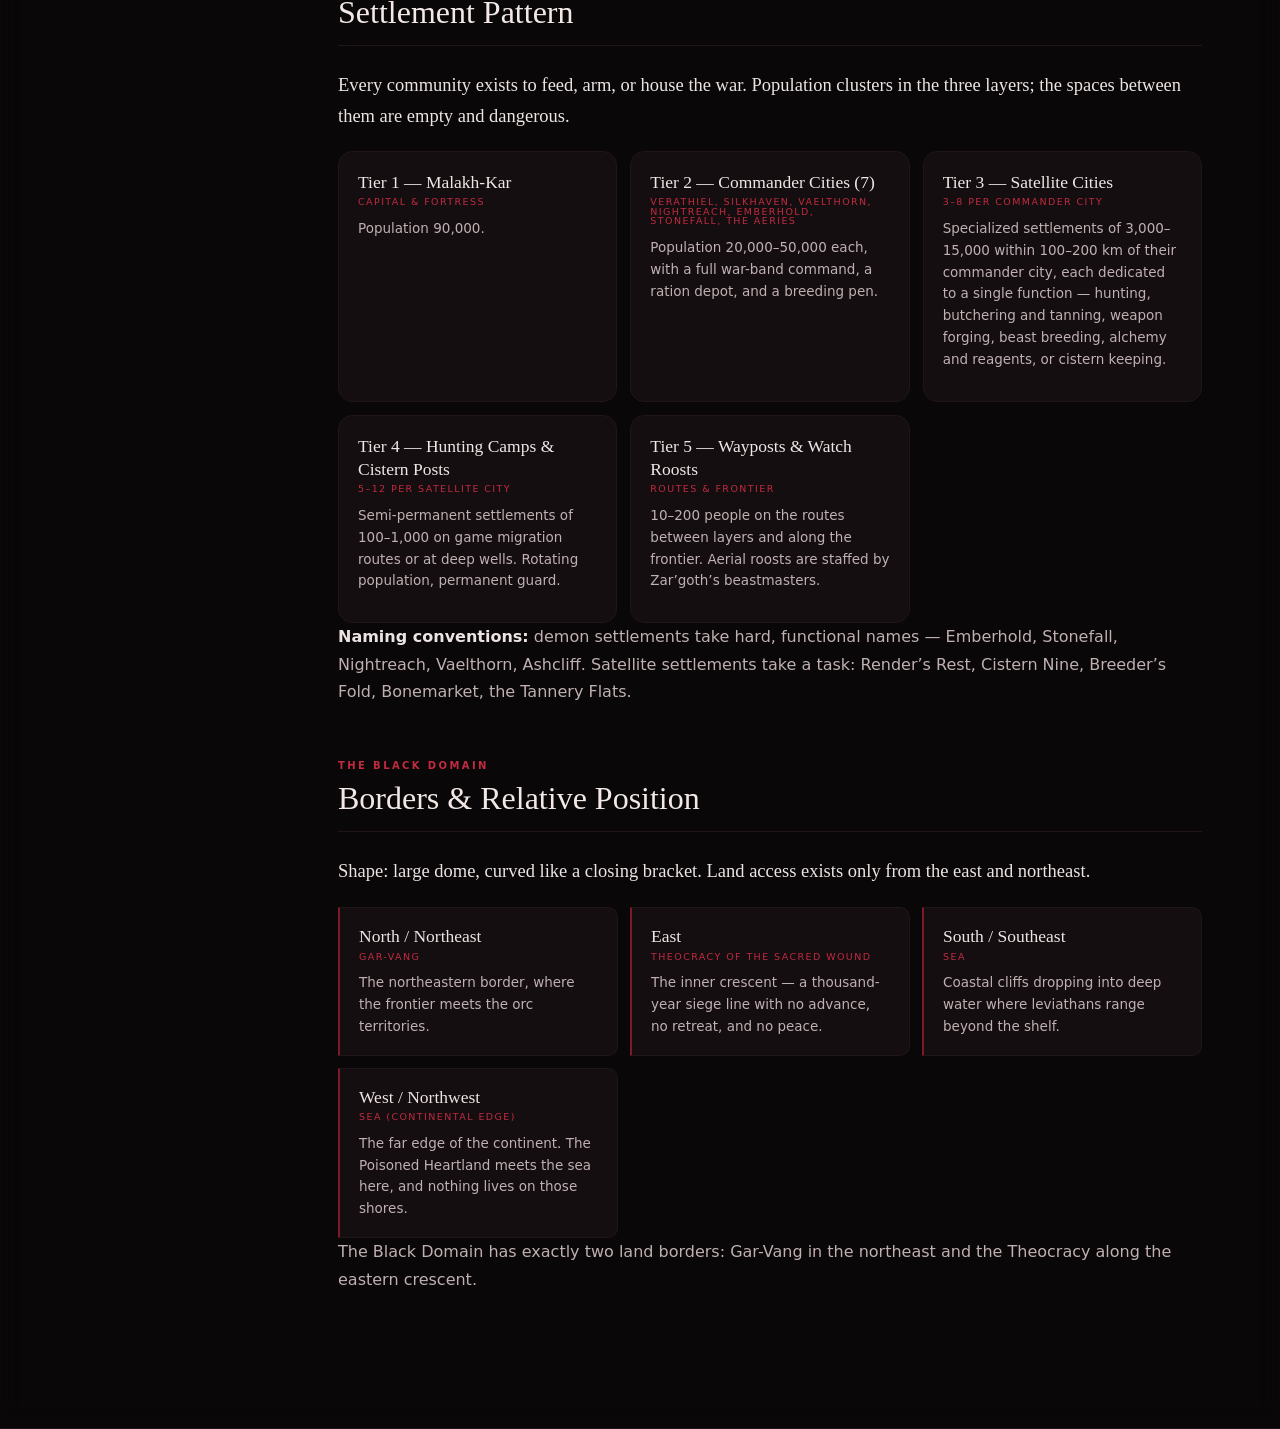
==== commit 72acb83c: "chore(index): patch otomatis [skip ci]" ====
--- a/index.html
+++ b/index.html
@@ -361,6 +361,9 @@
 .cmd-scroll .cmd{flex:0 0 200px;scroll-snap-align:start}
 @media (max-width:900px){.cmd-scroll .cmd{flex:0 0 160px}
   .cmd-scroll{padding:4px 20px 16px}}
+/* ═══ CAROUSEL FIX: tinggi placeholder ═══ */
+.cmd-scroll .cmd .ph{aspect-ratio:3/4;width:100%}
+.cmd-scroll .cmd--lead .ph{aspect-ratio:3/4}
 
 </style>
 </head>
@@ -727,6 +730,13 @@
       ph.appendChild(s);
     }
     const base = 'assets/' + ph.dataset.img;
+    // daftar kandidat: semua ekstensi untuk basename, lalu fallback -roster
+    const alts = [];
+    for (const e of EXT) alts.push(base + '.' + e);
+    if (/-grid$/.test(ph.dataset.img)) {
+      const rb = base.replace(/-grid$/, '-roster');
+      for (const e of EXT) alts.push(rb + '.' + e);
+    }
     const img = new Image();
     img.alt = ph.dataset.alt || '';
     img.decoding = 'async';
@@ -736,10 +746,10 @@
     img.onload = () => { ph.classList.add('has-img'); };
     img.onerror = () => {
       i++;
-      if (i < EXT.length) img.src = base + '.' + EXT[i];
+      if (i < alts.length) img.src = alts[i];
       else img.remove();
     };
-    img.src = base + '.' + EXT[0];
+    img.src = alts[0];
     ph.prepend(img);
     img.loading = 'lazy';
   });
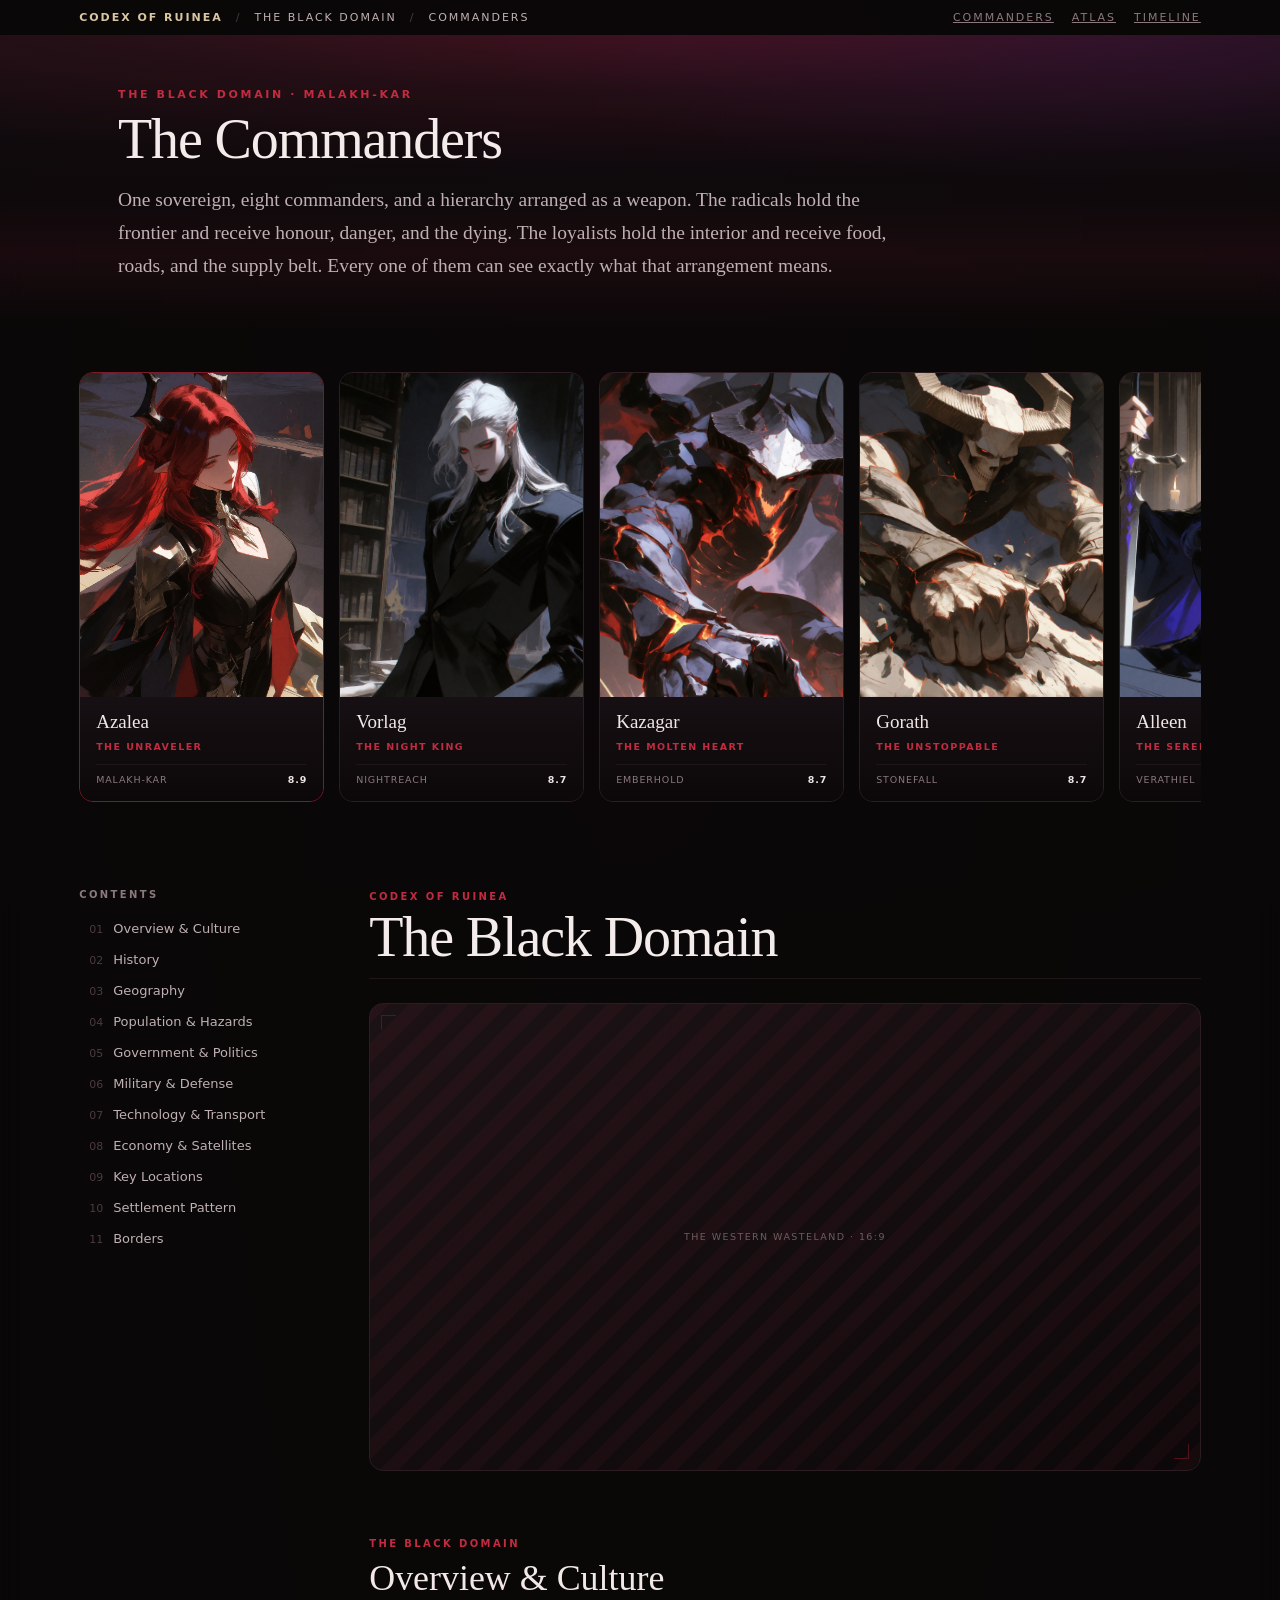
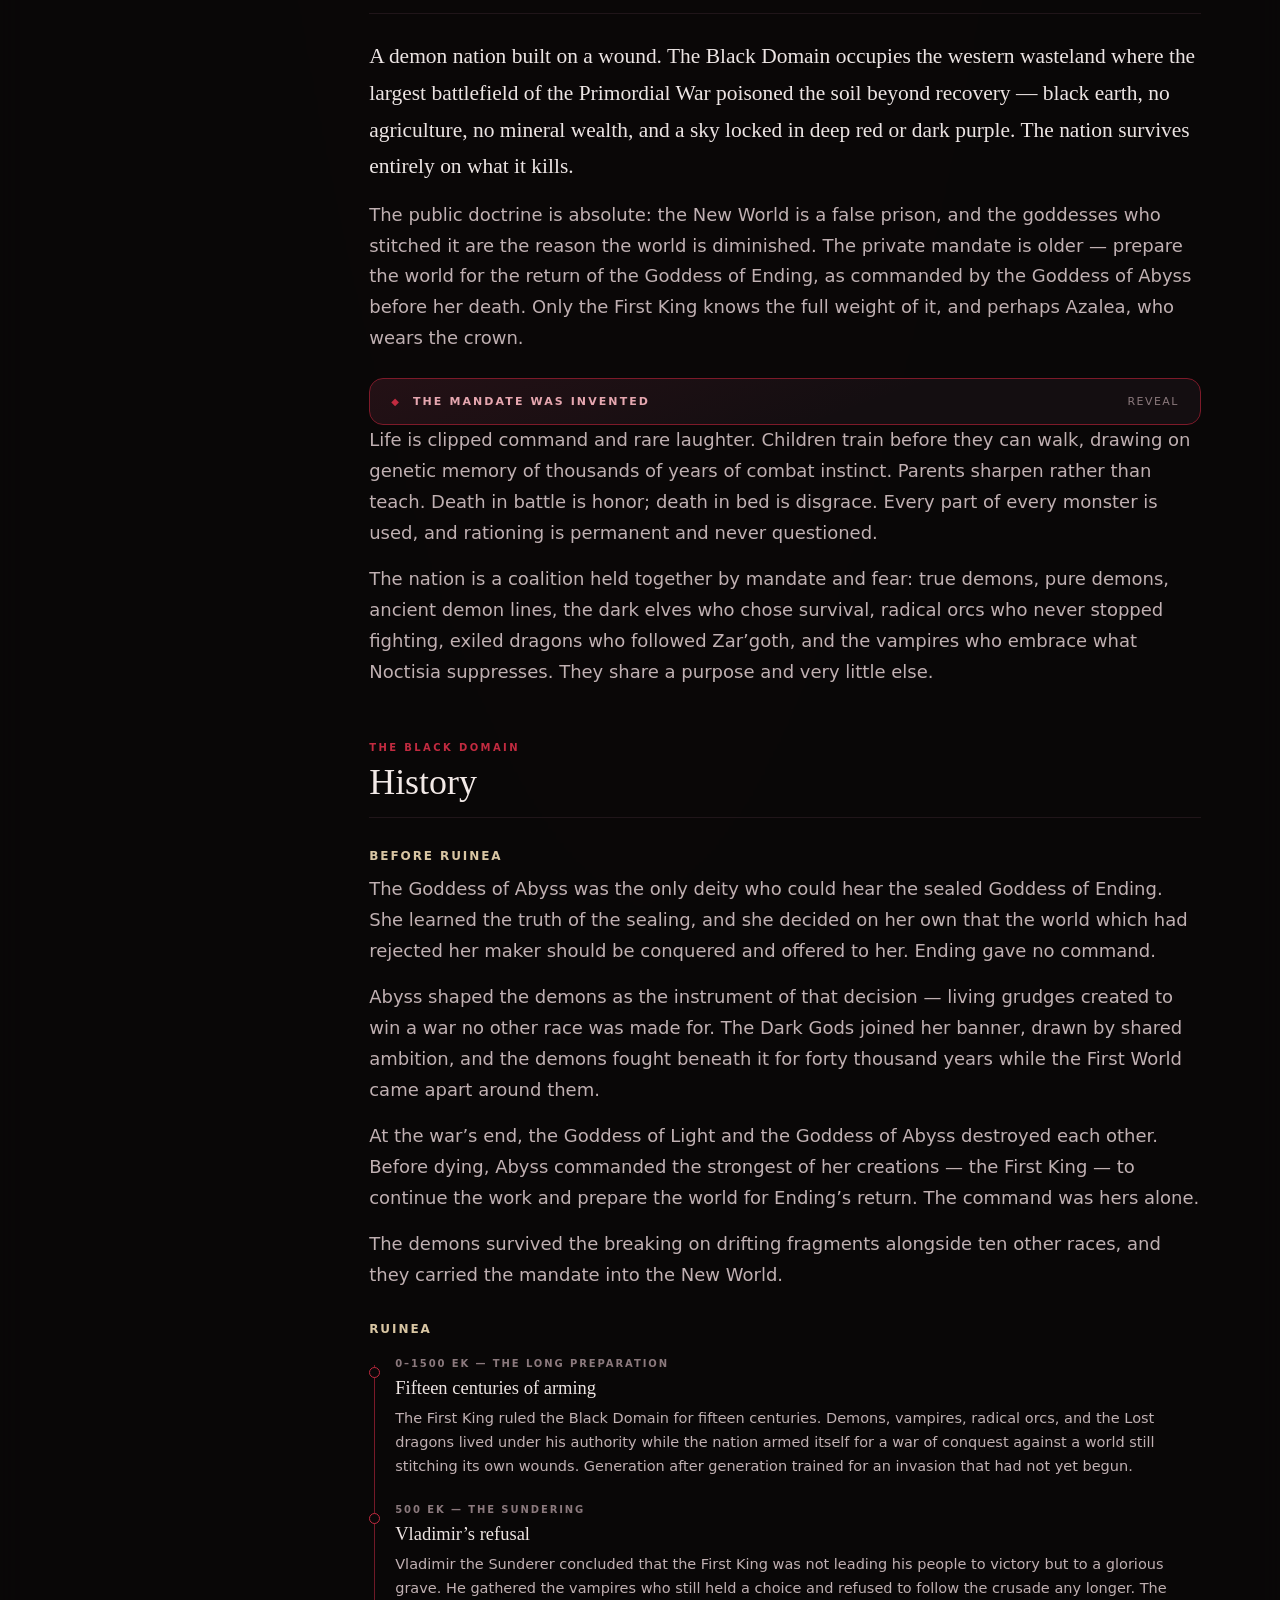
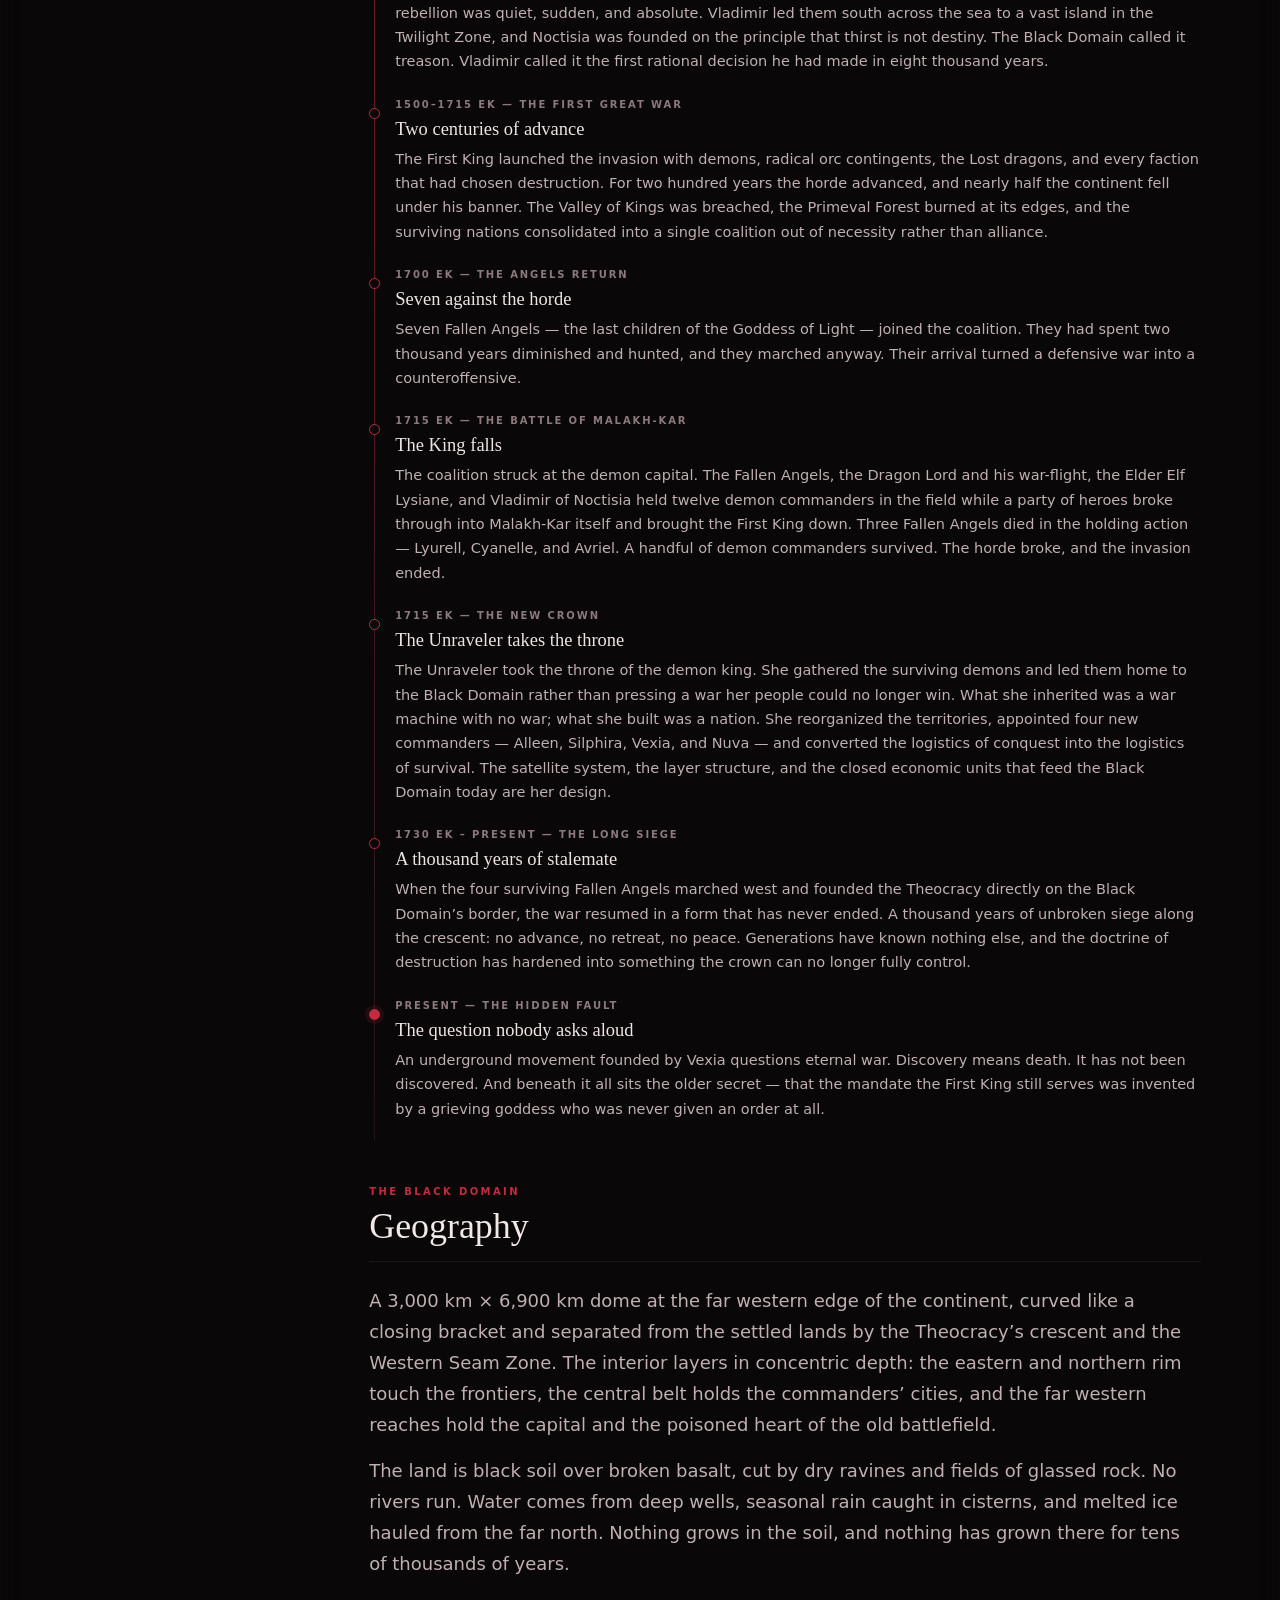
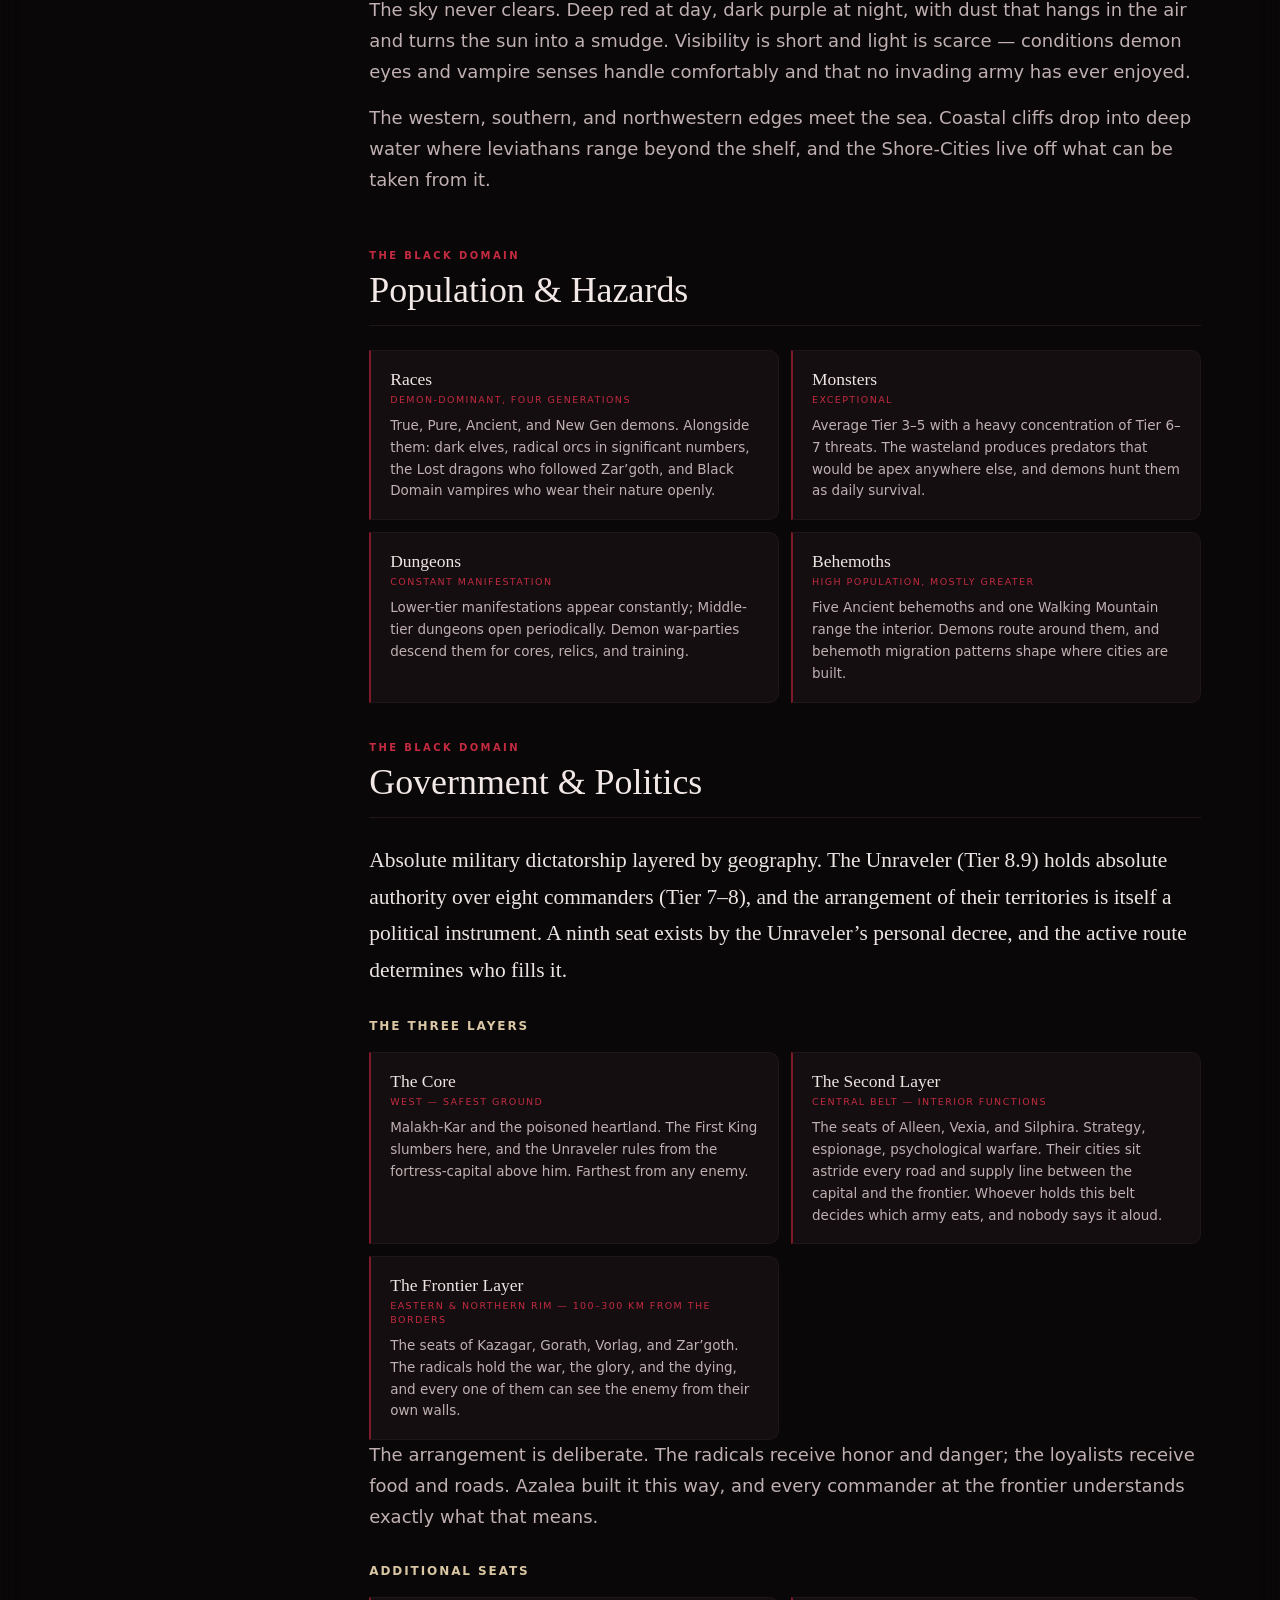
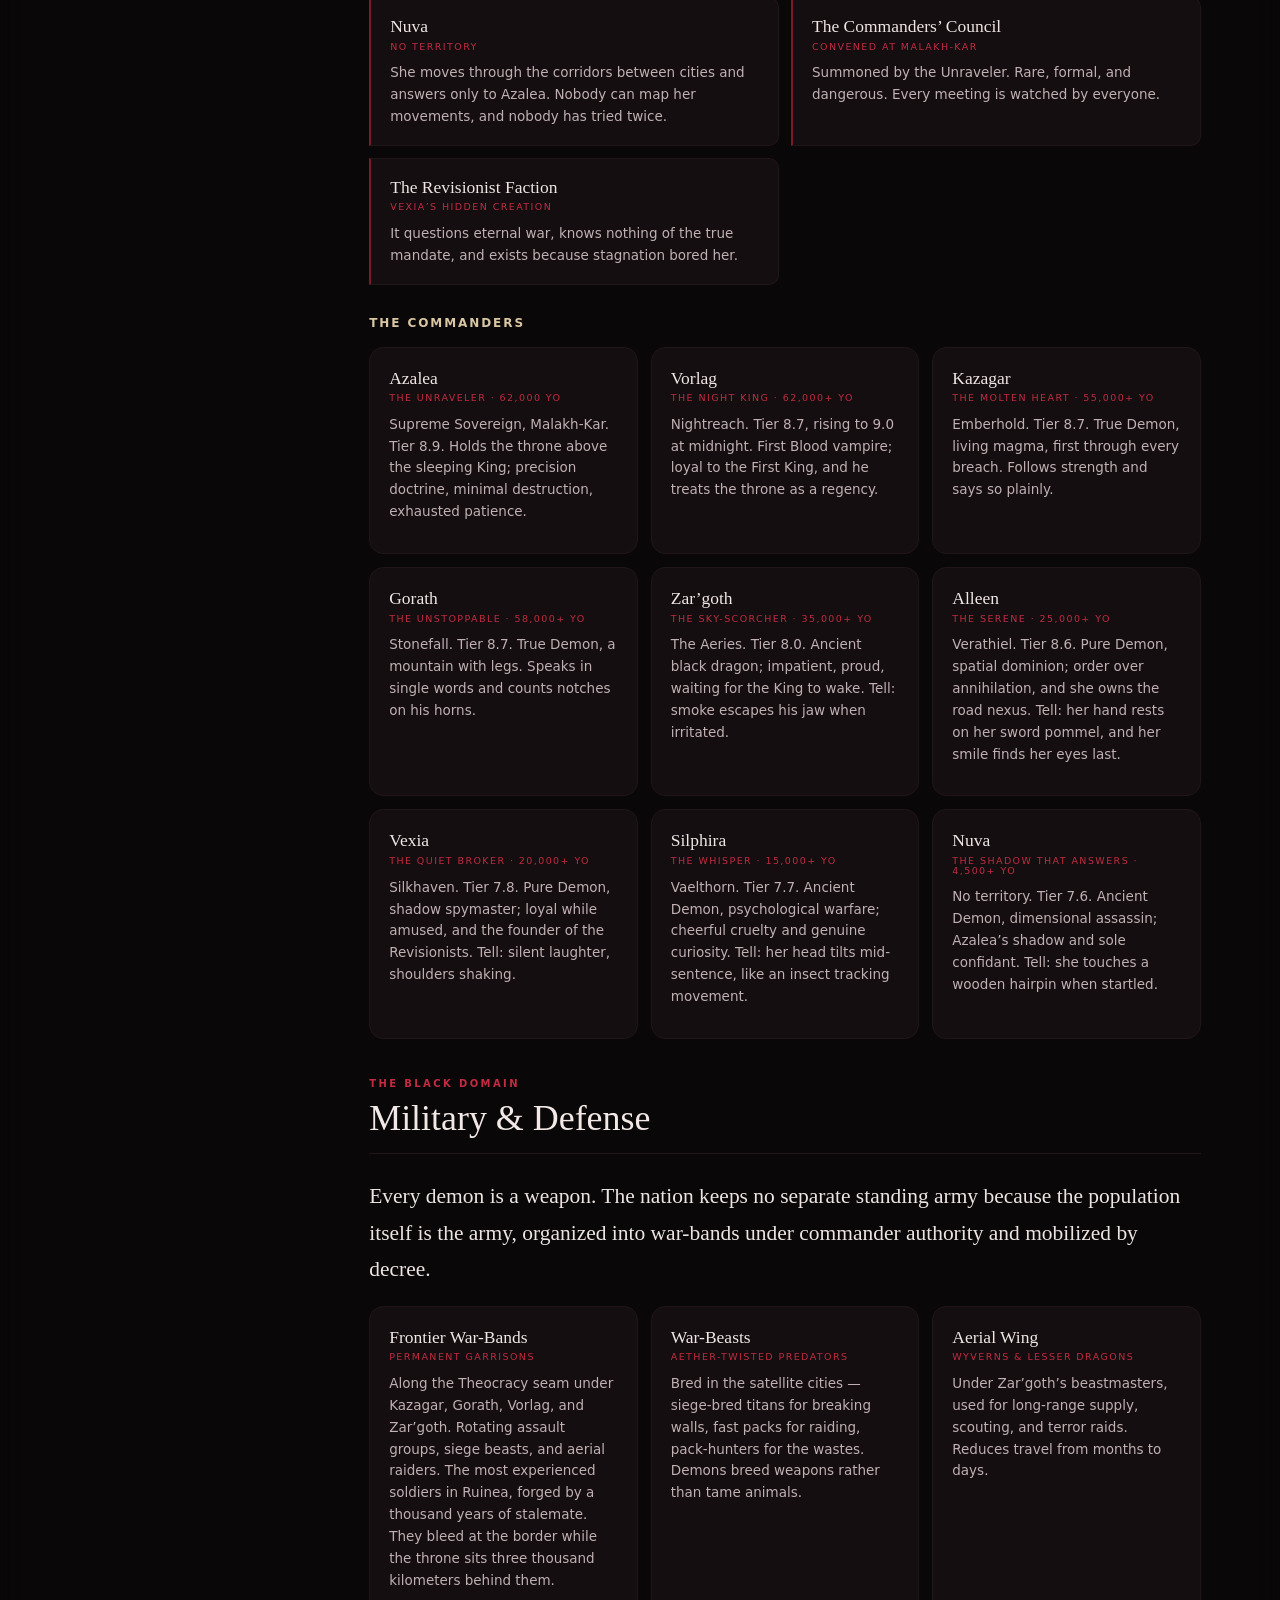
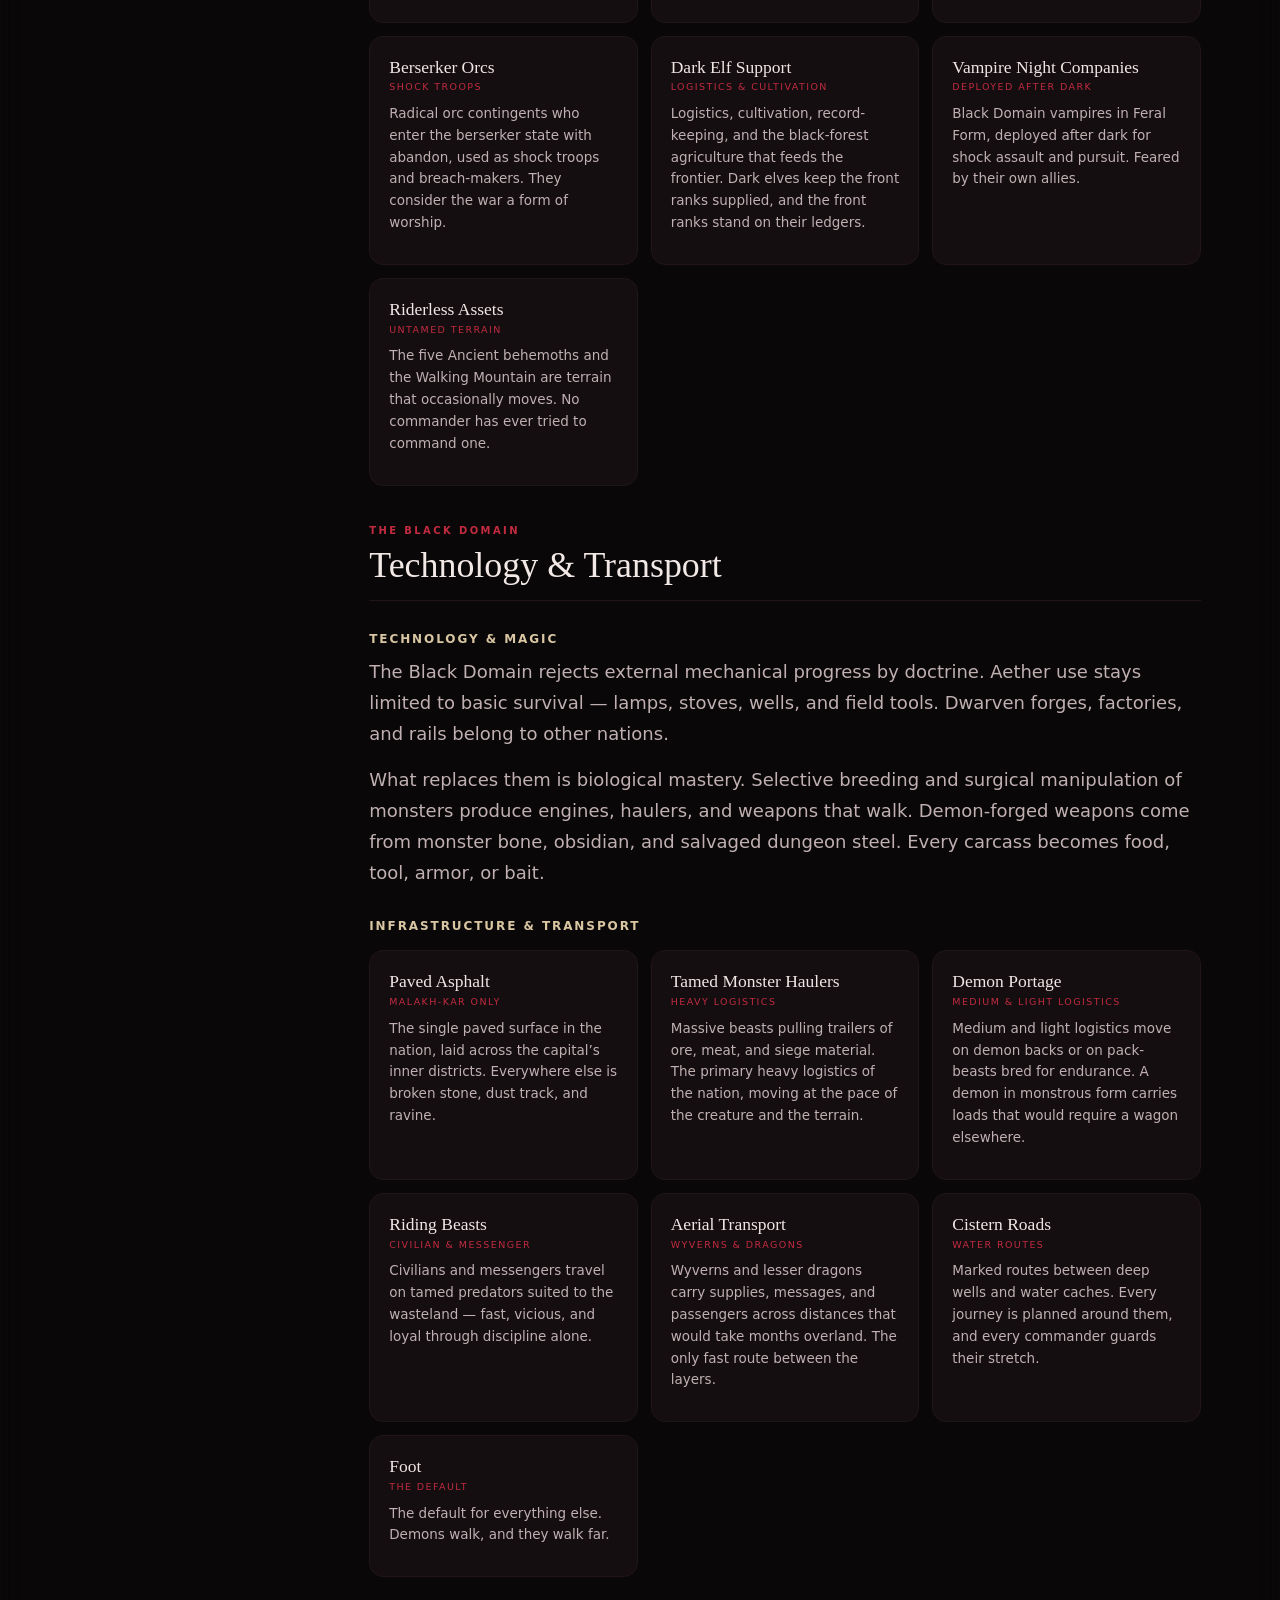
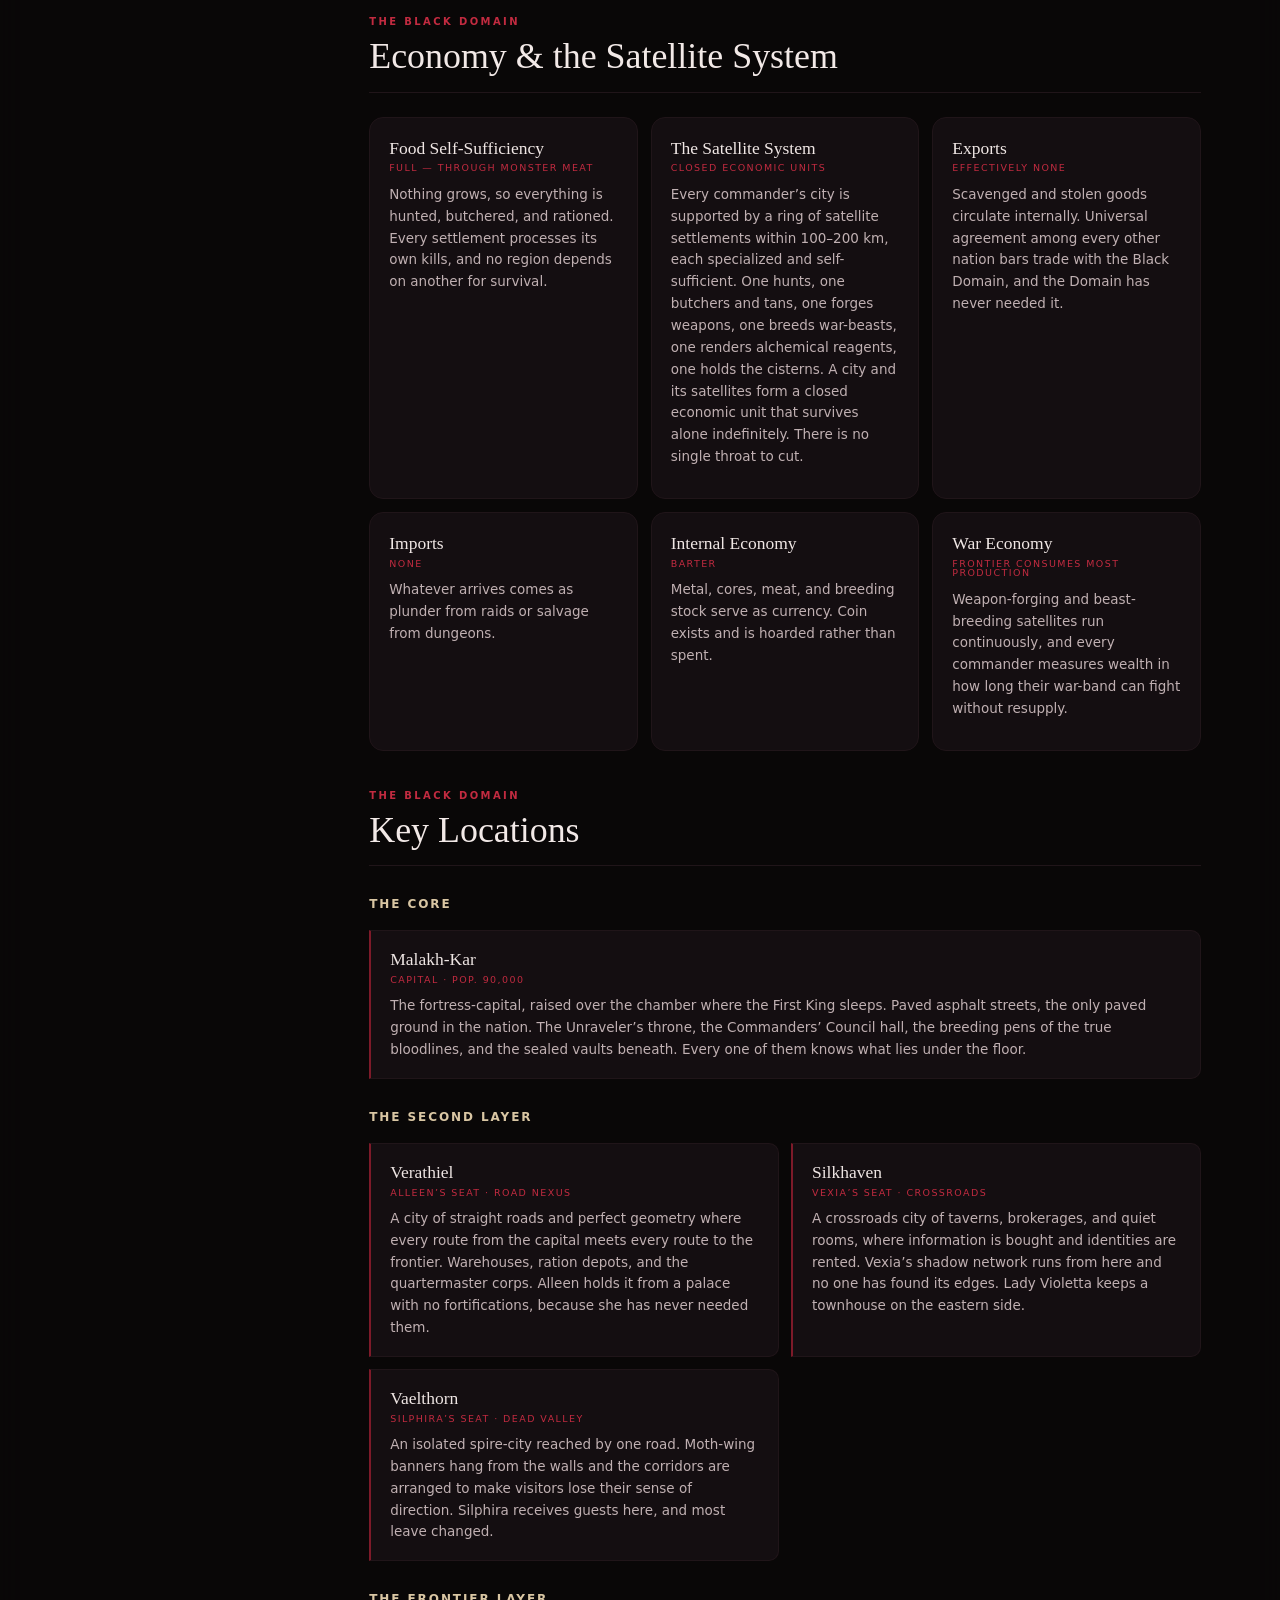
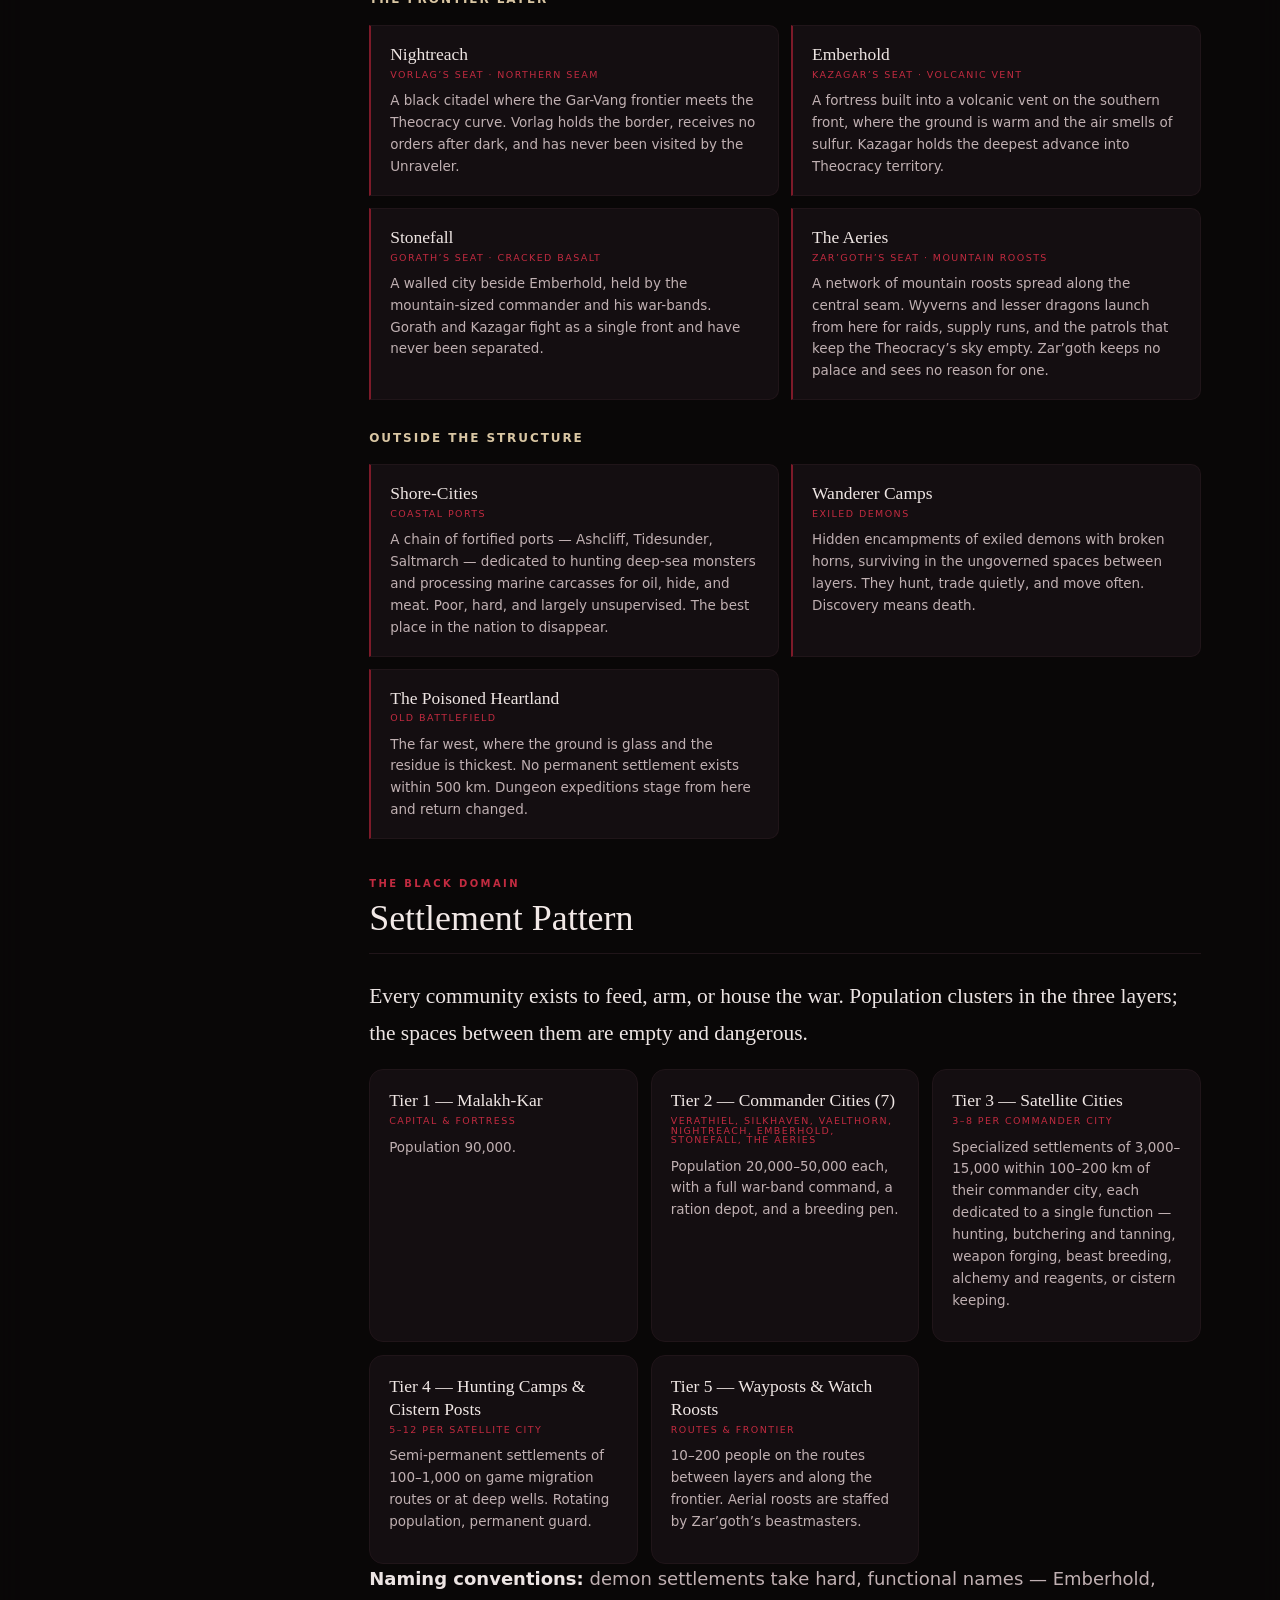
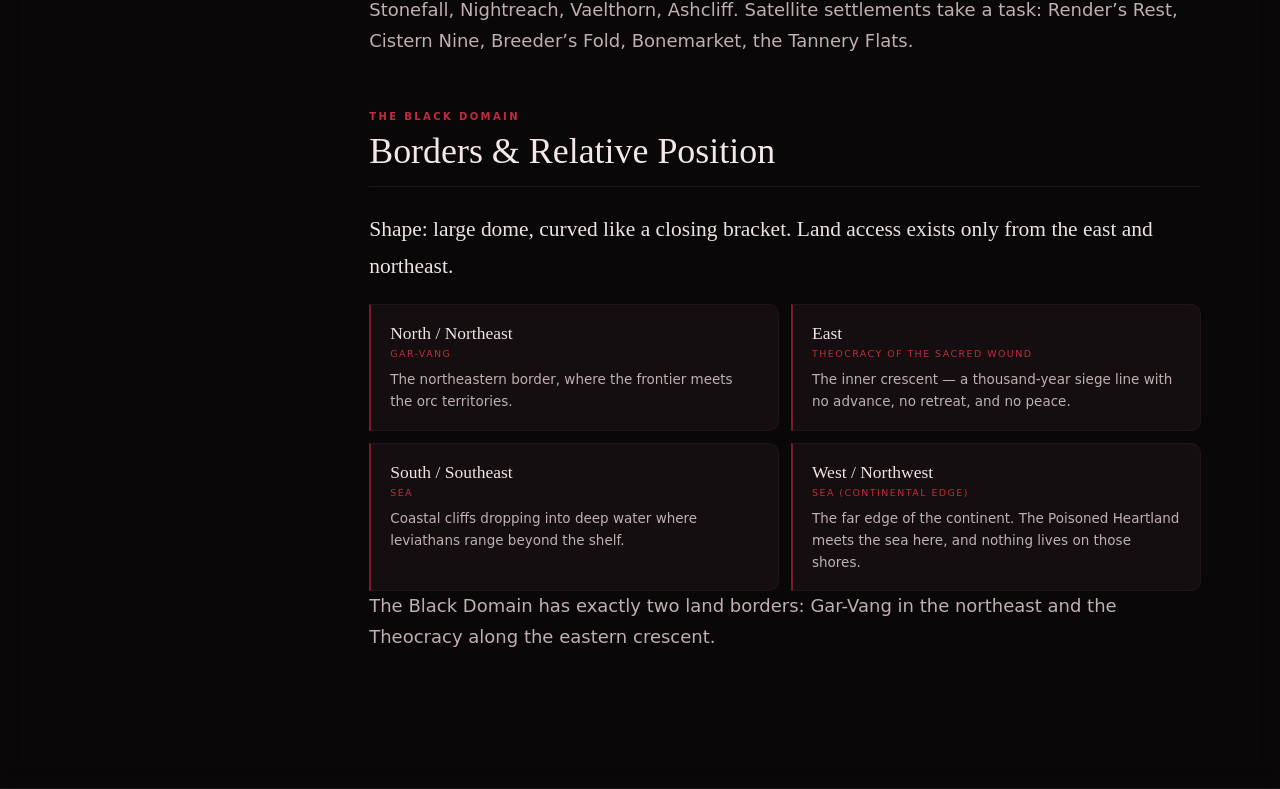
==== commit 56811051: "chore(index): patch otomatis [skip ci]" ====
--- a/index.html
+++ b/index.html
@@ -364,6 +364,45 @@
 /* ═══ CAROUSEL FIX: tinggi placeholder ═══ */
 .cmd-scroll .cmd .ph{aspect-ratio:3/4;width:100%}
 .cmd-scroll .cmd--lead .ph{aspect-ratio:3/4}
+
+
+/* ═══ FLUID DESKTOP RESPONSIVENESS ═══ */
+:root{
+  --maxw:min(1420px, 92vw);
+}
+@media (min-width: 1440px){
+  :root{
+    --maxw:min(1600px, 94vw);
+  }
+}
+
+body{
+  font-size:clamp(16px, 0.4vw + 14.5px, 18px);
+}
+
+.hero__in--wide{
+  max-width:min(1100px, 95%);
+}
+.hero__tag{
+  max-width:min(80ch, 100%);
+  font-size:clamp(16.5px, 0.35vw + 15px, 19.5px);
+}
+
+.sec h2{
+  font-size:clamp(26px, 1.4vw + 18px, 38px);
+}
+.sec p.lead{
+  font-size:clamp(18.5px, 0.35vw + 17px, 21.5px);
+}
+
+@media (min-width: 1100px){
+  .cmd-scroll .cmd{flex:0 0 245px}
+  .layout{grid-template-columns:230px minmax(0,1fr);gap:60px}
+}
+@media (min-width: 1500px){
+  .cmd-scroll .cmd{flex:0 0 270px}
+  .layout{grid-template-columns:260px minmax(0,1fr);gap:72px}
+}
 
 </style>
 </head>
